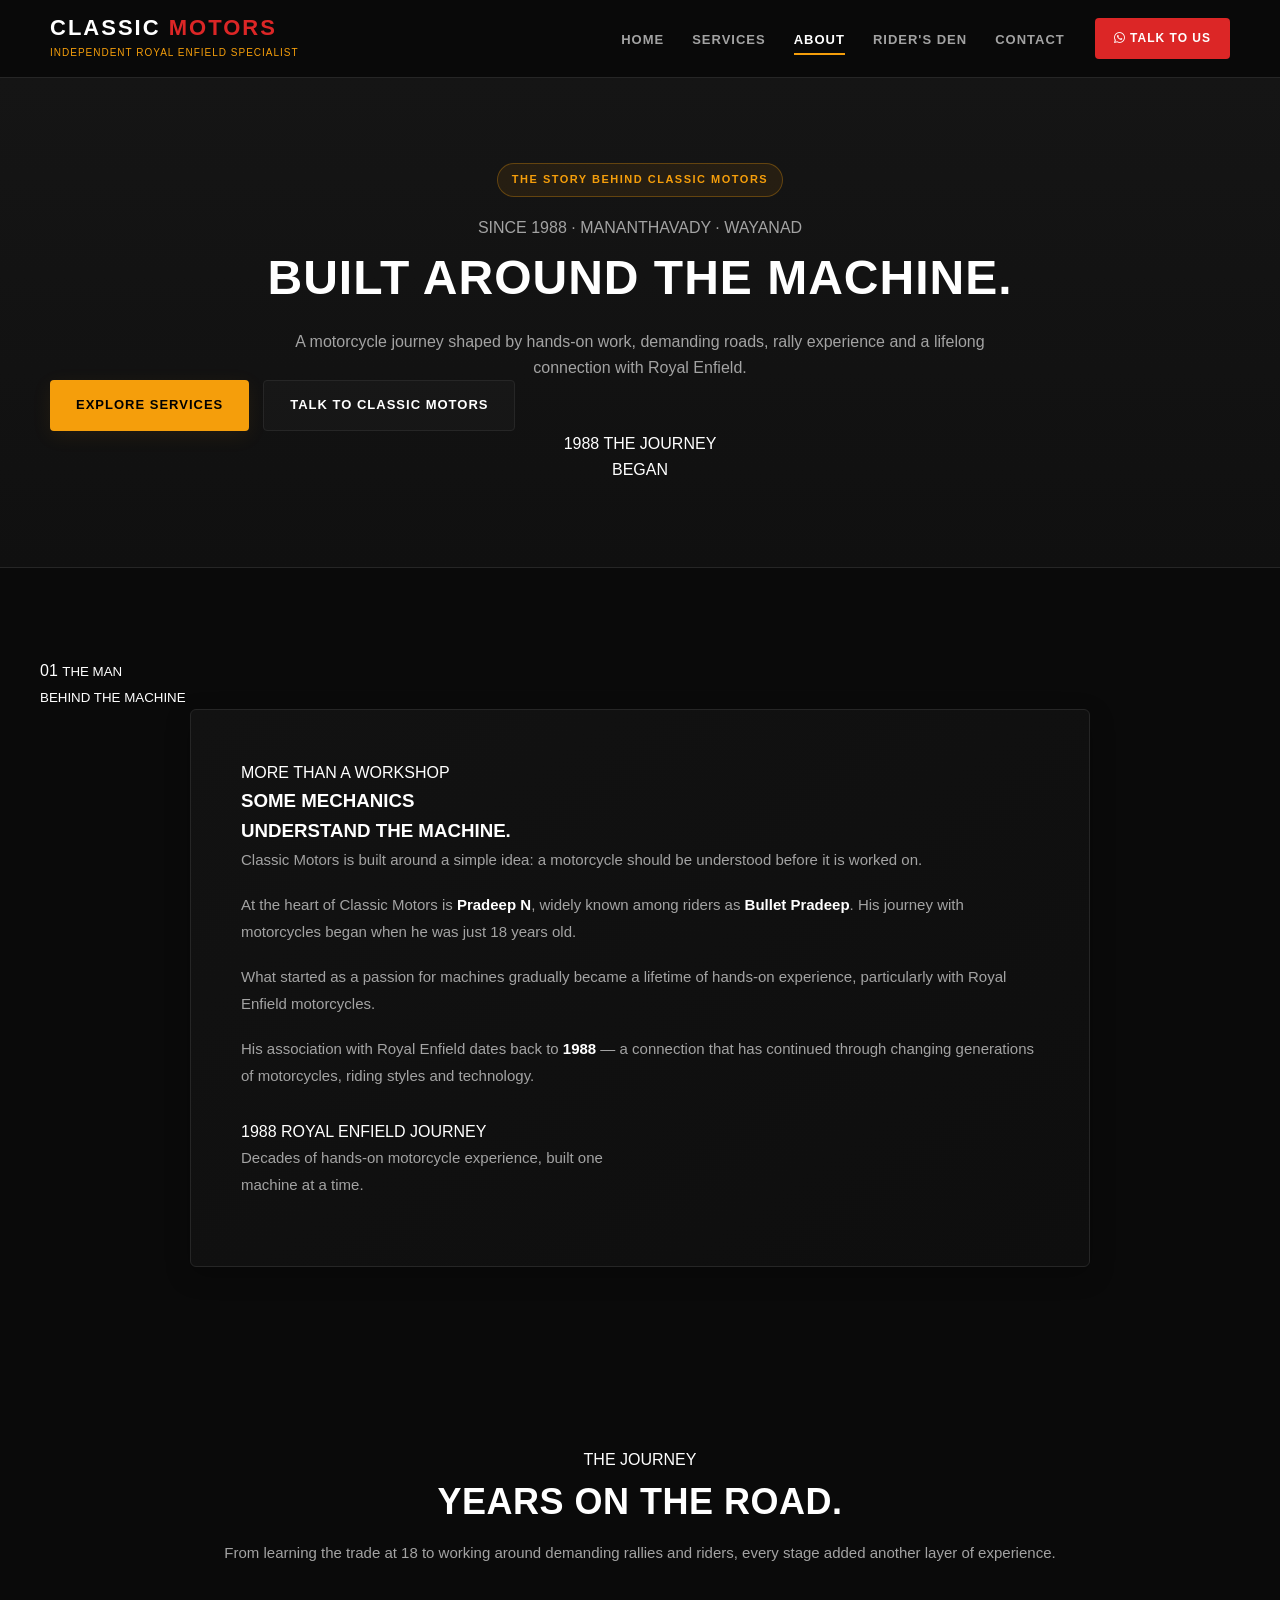
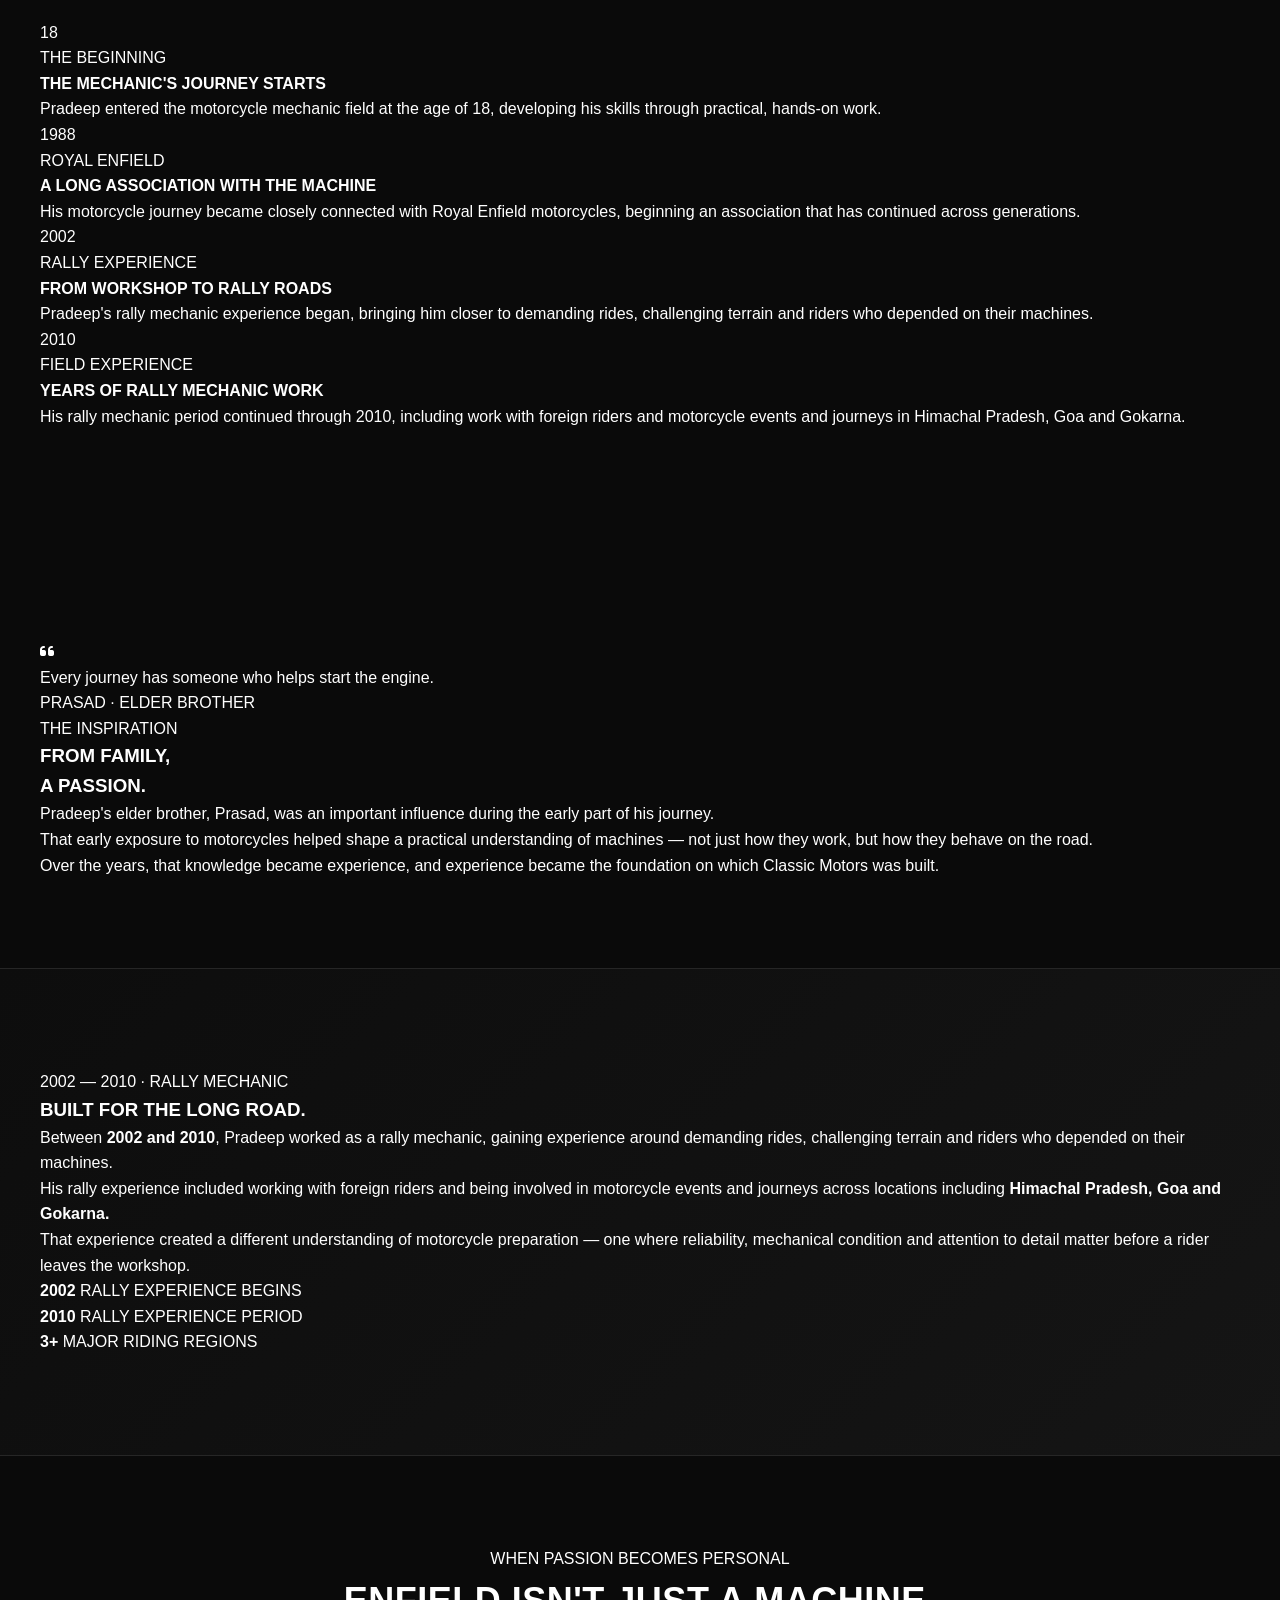
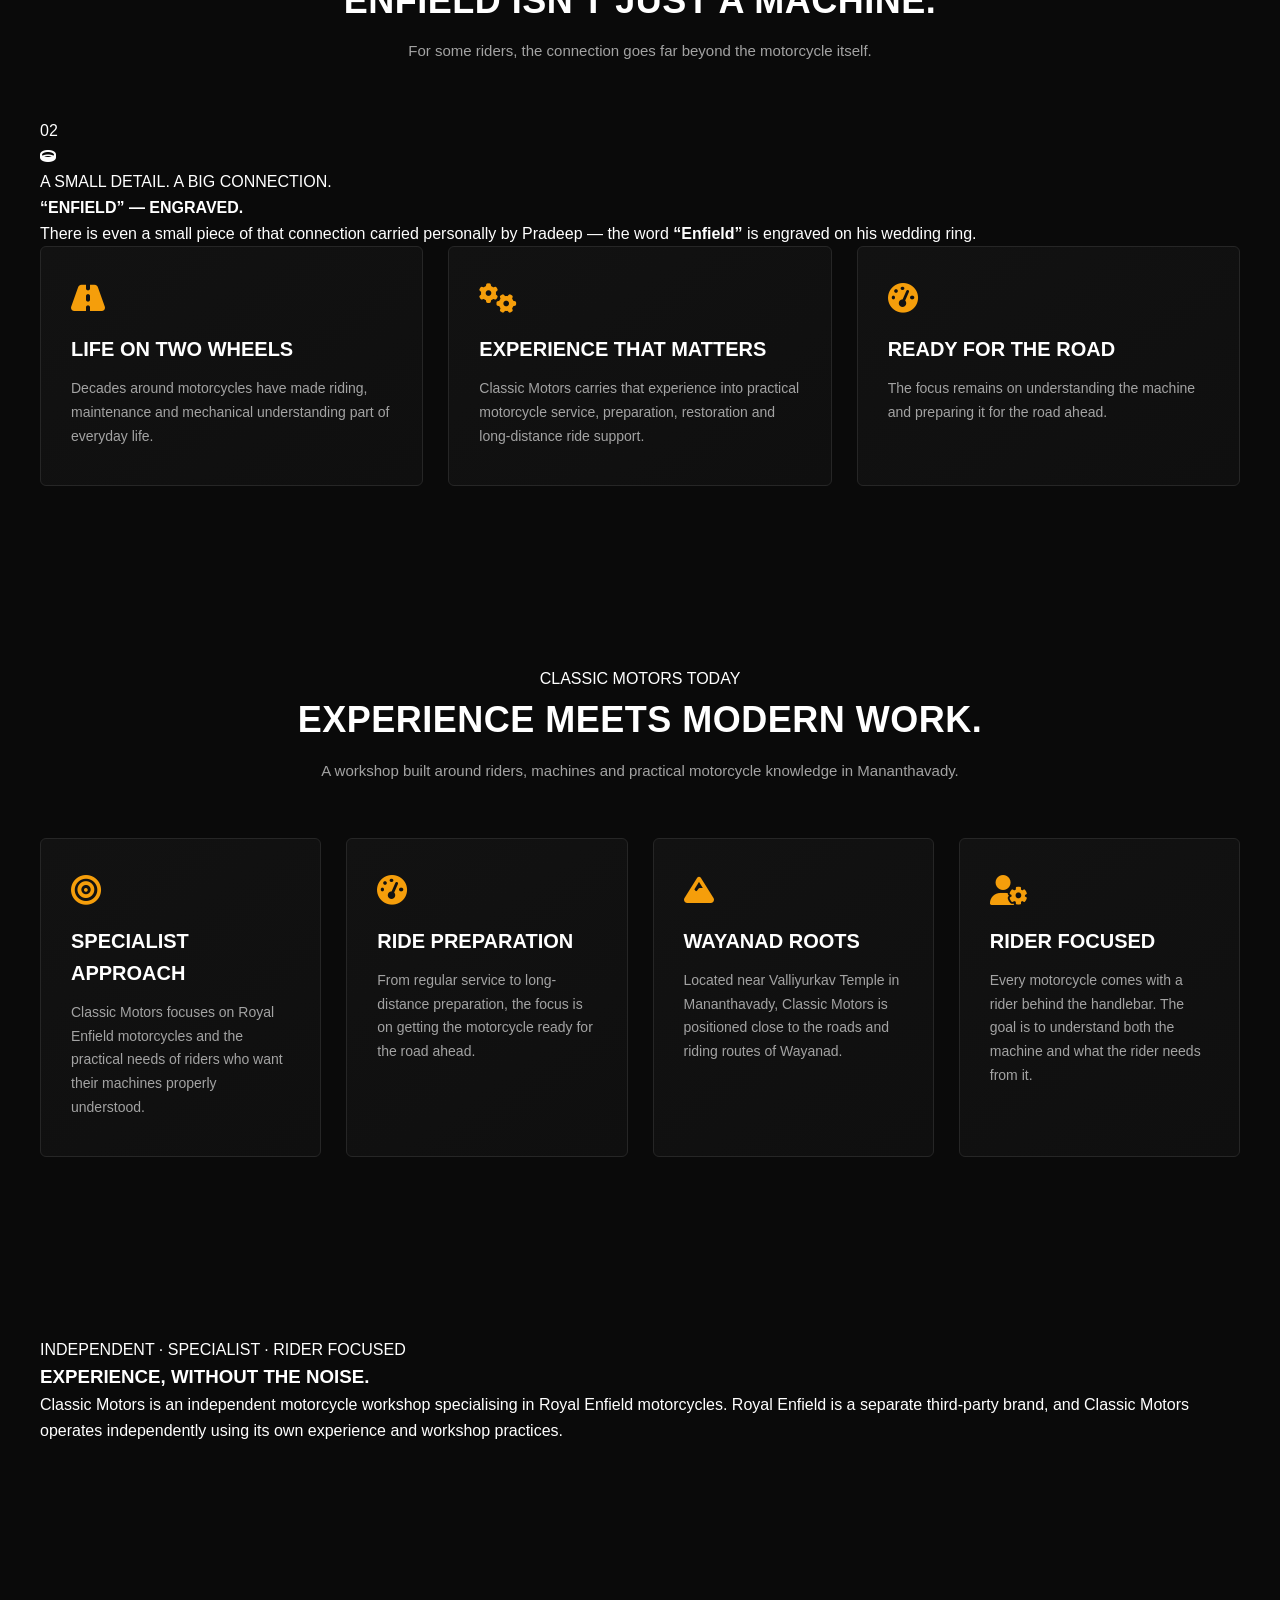
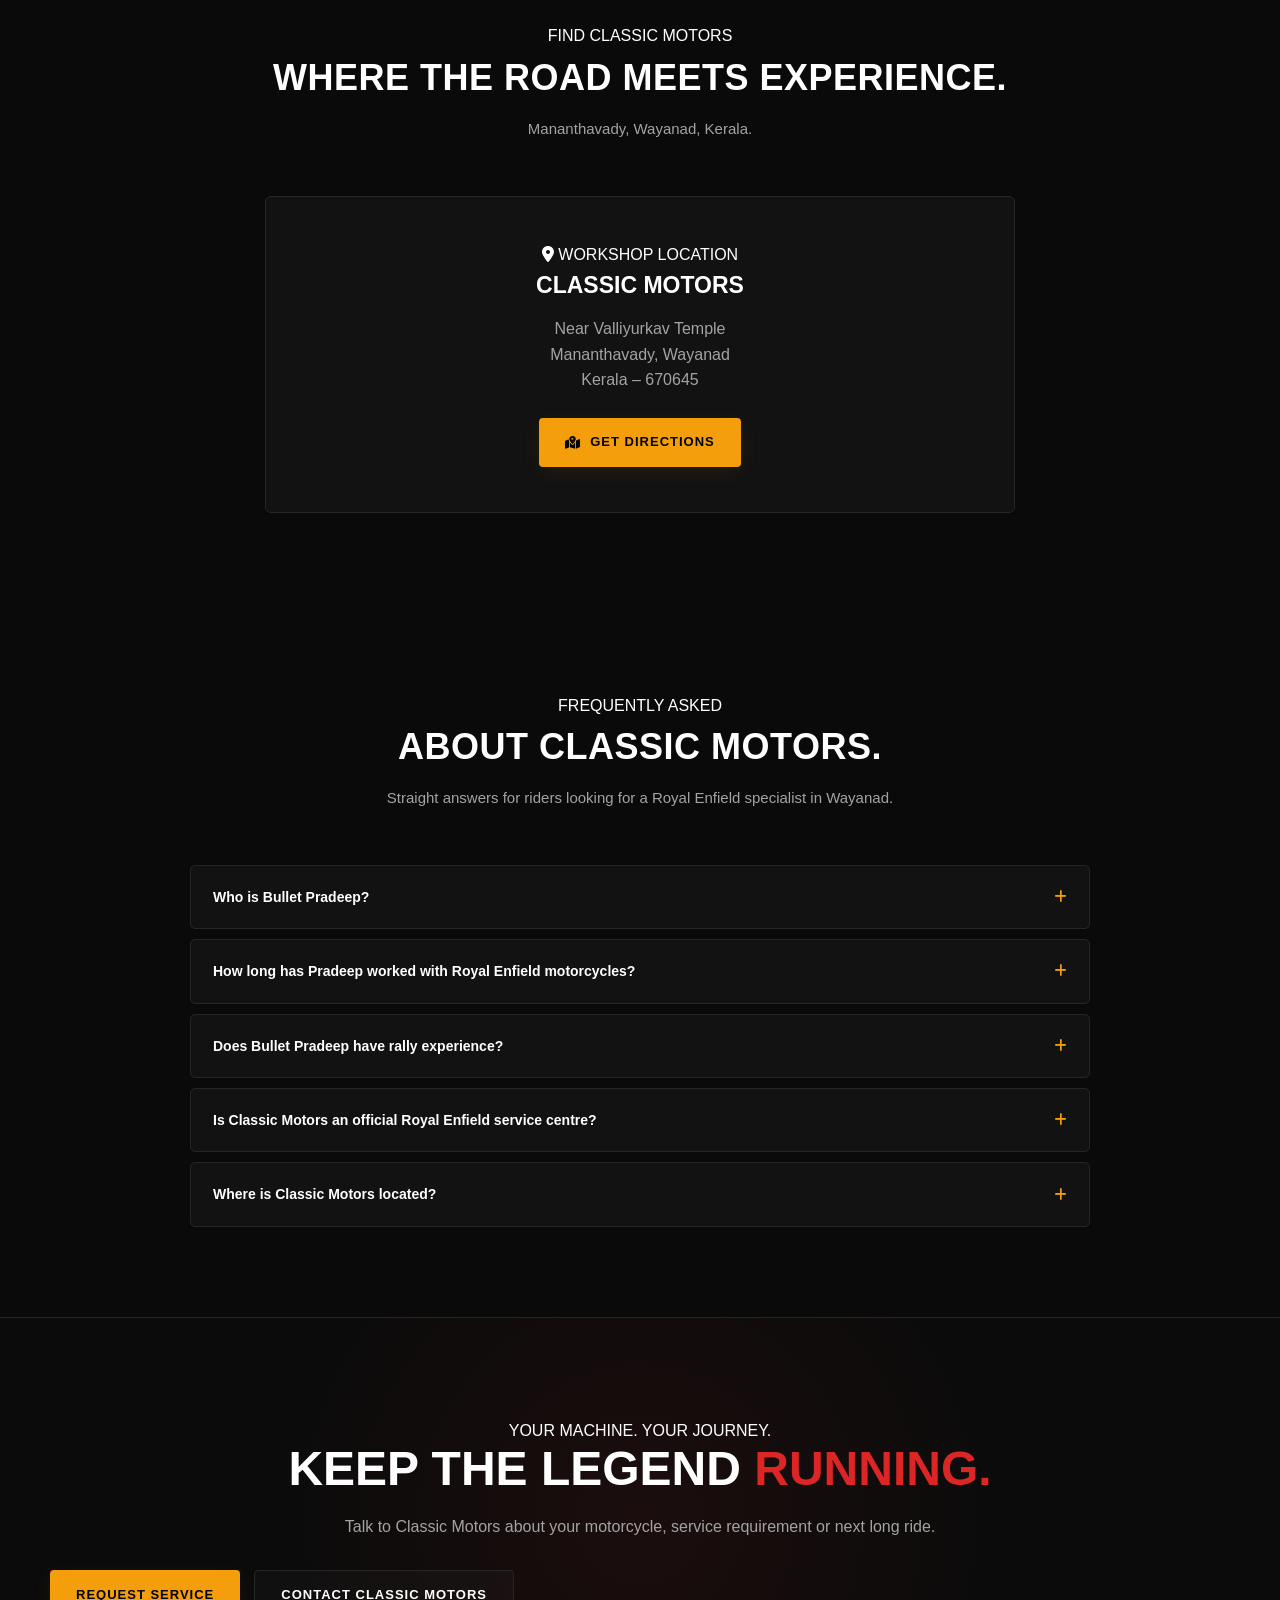
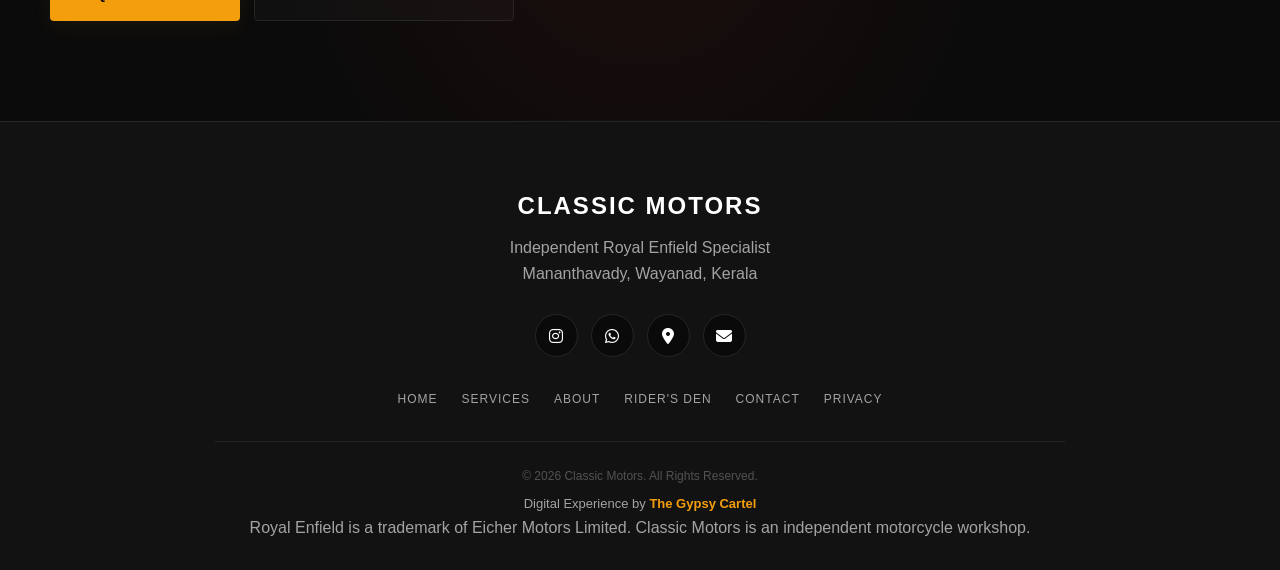
==== about/index.html @ fe601d01 "Update index.html" ====
<!DOCTYPE html>
<html lang="en-IN">
<head>
    <meta charset="UTF-8">
    <meta http-equiv="X-Content-Type-Options" content="nosniff">
    <meta name="referrer" content="strict-origin-when-cross-origin">
    <meta name="viewport" content="width=device-width, initial-scale=1.0">
    <meta name="theme-color" content="#080808">
    <meta name="color-scheme" content="dark">

    <title>About Classic Motors | Bullet Pradeep | Royal Enfield Specialist Mananthavady</title>

    <meta name="description"
        content="Discover the story of Classic Motors and Bullet Pradeep — a motorcycle specialist in Mananthavady, Wayanad, with Royal Enfield experience dating back to 1988 and rally mechanic experience from 2002 to 2010.">

    <meta name="keywords"
        content="Bullet Pradeep, Classic Motors Mananthavady, Royal Enfield mechanic Mananthavady, Royal Enfield specialist Wayanad, Bullet mechanic Wayanad, Royal Enfield workshop Mananthavady, Royal Enfield restoration Wayanad, motorcycle mechanic Wayanad">

    <meta name="robots" content="index, follow, max-image-preview:large">
    <link rel="canonical" href="https://ridewithclassicmotors.online/about/">

    <meta property="og:type" content="website">
    <meta property="og:title" content="About Classic Motors | The Story of Bullet Pradeep">
    <meta property="og:description"
        content="The story behind Classic Motors and Bullet Pradeep — motorcycle experience, rally preparation and hands-on craftsmanship in Mananthavady, Wayanad.">
    <meta property="og:url" content="https://ridewithclassicmotors.online/about/">
    <meta property="og:site_name" content="Classic Motors">

    <meta name="twitter:card" content="summary_large_image">
    <meta name="twitter:title" content="About Classic Motors | Bullet Pradeep">
    <meta name="twitter:description"
        content="The story, experience and motorcycle journey behind Classic Motors in Mananthavady, Wayanad.">

    <link rel="preconnect" href="https://fonts.googleapis.com">
    <link rel="preconnect" href="https://fonts.gstatic.com" crossorigin>
    <link
        href="https://fonts.googleapis.com/css2?family=Barlow+Condensed:wght@400;500;600;700;800;900&family=Inter:wght@400;500;600;700;800&display=swap"
        rel="stylesheet">

    <link
        rel="stylesheet"
        href="https://cdnjs.cloudflare.com/ajax/libs/font-awesome/6.5.2/css/all.min.css"
        integrity="sha512-SnH5WK+bZxgPHs44uWIX+LLJAJ9/2PKgM+QbP5Jx0KfY7M9xJ8v5M7lJ8sK8lKj9p9J5Yw2F5L2J1R9v4W1w=="
        crossorigin="anonymous"
        referrerpolicy="no-referrer">

    <link rel="stylesheet" href="../style.css">

    <!--
        CLASSIC MOTORS
        About Page
        Independent Royal Enfield Specialist
        Mananthavady, Wayanad, Kerala
        Design direction: premium editorial motorcycle brand aesthetic.
    -->

    <!-- Organization -->
    <script type="application/ld+json">
    {
        "@context": "https://schema.org",
        "@type": "Organization",
        "@id": "https://ridewithclassicmotors.online/#organization",
        "name": "Classic Motors",
        "url": "https://ridewithclassicmotors.online/",
        "email": "mailto:classicmotorsre@gmail.com",
        "telephone": "+919447433965",
        "sameAs": [
            "https://www.instagram.com/classicmotors.re/"
        ]
    }
    </script>

    <!-- Motorcycle repair business -->
    <script type="application/ld+json">
    {
        "@context": "https://schema.org",
        "@type": "MotorcycleRepair",
        "@id": "https://ridewithclassicmotors.online/#classic-motors",
        "name": "Classic Motors",
        "url": "https://ridewithclassicmotors.online/",
        "telephone": "+919447433965",
        "email": "classicmotorsre@gmail.com",
        "address": {
            "@type": "PostalAddress",
            "streetAddress": "Near Valliyurkav Temple",
            "addressLocality": "Mananthavady",
            "addressRegion": "Kerala",
            "postalCode": "670645",
            "addressCountry": "IN"
        },
        "areaServed": [
            "Mananthavady",
            "Wayanad",
            "Kerala"
        ],
        "sameAs": [
            "https://www.instagram.com/classicmotors.re/"
        ]
    }
    </script>

    <!-- Breadcrumb -->
    <script type="application/ld+json">
    {
        "@context": "https://schema.org",
        "@type": "BreadcrumbList",
        "itemListElement": [
            {
                "@type": "ListItem",
                "position": 1,
                "name": "Home",
                "item": "https://ridewithclassicmotors.online/"
            },
            {
                "@type": "ListItem",
                "position": 2,
                "name": "About",
                "item": "https://ridewithclassicmotors.online/about/"
            }
        ]
    }
    </script>
</head>

<body class="about-page">

<header>
    <div class="logo-container">
        <a href="../" aria-label="Classic Motors home">
            <h1>CLASSIC <span>MOTORS</span></h1>
            <div class="subtitle">Independent Royal Enfield Specialist</div>
        </a>
    </div>

    <nav aria-label="Primary Navigation">
        <ul class="nav-links">
            <li><a href="../">Home</a></li>
            <li><a href="../services/">Services</a></li>
            <li><a href="../about/" class="active" aria-current="page">About</a></li>
            <li><a href="../riders-den/">Rider's Den</a></li>
            <li><a href="../contact/">Contact</a></li>
        </ul>
    </nav>

    <a
        href="https://wa.me/919447433965"
        class="cta-btn"
        target="_blank"
        rel="noopener noreferrer">
        <i class="fa-brands fa-whatsapp"></i>
        TALK TO US
    </a>

    <button
        class="mobile-menu-btn"
        type="button"
        aria-label="Open navigation menu"
        aria-expanded="false">
        <i class="fa-solid fa-bars"></i>
    </button>
</header>

<main>

    <!-- =========================================================
         EDITORIAL HERO
    ========================================================== -->
    <section class="about-hero page-header">
        <div class="container">
            <div class="about-hero-grid">

                <div class="about-hero-copy reveal">
                    <span class="badge">THE STORY BEHIND CLASSIC MOTORS</span>

                    <p class="eyebrow">SINCE 1988 · MANANTHAVADY · WAYANAD</p>

                    <h2>
                        BUILT AROUND
                        <span>THE MACHINE.</span>
                    </h2>

                    <p class="hero-lead">
                        A motorcycle journey shaped by hands-on work, demanding roads,
                        rally experience and a lifelong connection with Royal Enfield.
                    </p>

                    <div class="hero-btns">
                        <a href="../services/" class="btn primary-btn">EXPLORE SERVICES</a>
                        <a href="../contact/" class="btn secondary-btn">TALK TO CLASSIC MOTORS</a>
                    </div>
                </div>

                <div class="about-hero-mark reveal" aria-label="Classic Motors since 1988">
                    <div class="hero-mark-ring">
                        <span class="hero-mark-year">1988</span>
                        <span class="hero-mark-label">THE JOURNEY<br>BEGAN</span>
                    </div>
                </div>

            </div>
        </div>
    </section>


    <!-- =========================================================
         INTRO / BULLET PRADEEP
    ========================================================== -->
    <section class="story-section about-intro">
        <div class="container">
            <div class="editorial-split">

                <div class="editorial-index reveal">
                    <span>01</span>
                    <small>THE MAN<br>BEHIND THE MACHINE</small>
                </div>

                <div class="story-content reveal">
                    <div>
                        <span class="section-kicker">MORE THAN A WORKSHOP</span>

                        <h3>
                            SOME MECHANICS
                            <br>
                            <span>UNDERSTAND THE MACHINE.</span>
                        </h3>

                        <p>
                            Classic Motors is built around a simple idea:
                            a motorcycle should be understood before it is worked on.
                        </p>

                        <p>
                            At the heart of Classic Motors is <strong>Pradeep N</strong>,
                            widely known among riders as <strong>Bullet Pradeep</strong>.
                            His journey with motorcycles began when he was just
                            18 years old.
                        </p>

                        <p>
                            What started as a passion for machines gradually became
                            a lifetime of hands-on experience, particularly with
                            Royal Enfield motorcycles.
                        </p>

                        <p>
                            His association with Royal Enfield dates back to
                            <strong>1988</strong> — a connection that has continued
                            through changing generations of motorcycles, riding
                            styles and technology.
                        </p>
                    </div>

                    <aside class="story-highlight about-number-panel">
                        <div class="story-highlight-inner">
                            <span class="story-number">1988</span>
                            <span class="story-label">ROYAL ENFIELD JOURNEY</span>
                            <p>Decades of hands-on motorcycle experience, built one machine at a time.</p>
                        </div>
                    </aside>
                </div>

            </div>
        </div>
    </section>


    <!-- =========================================================
         TIMELINE
    ========================================================== -->
    <section class="about-timeline highlights">
        <div class="container">

            <div class="section-title reveal">
                <span class="section-kicker">THE JOURNEY</span>
                <h3>YEARS ON THE ROAD.</h3>
                <p>
                    From learning the trade at 18 to working around demanding
                    rallies and riders, every stage added another layer of experience.
                </p>
            </div>

            <div class="timeline-list">

                <article class="timeline-item reveal">
                    <div class="timeline-year">18</div>
                    <div class="timeline-content">
                        <span class="timeline-kicker">THE BEGINNING</span>
                        <h4>THE MECHANIC'S JOURNEY STARTS</h4>
                        <p>
                            Pradeep entered the motorcycle mechanic field at the age
                            of 18, developing his skills through practical,
                            hands-on work.
                        </p>
                    </div>
                </article>

                <article class="timeline-item reveal">
                    <div class="timeline-year">1988</div>
                    <div class="timeline-content">
                        <span class="timeline-kicker">ROYAL ENFIELD</span>
                        <h4>A LONG ASSOCIATION WITH THE MACHINE</h4>
                        <p>
                            His motorcycle journey became closely connected with
                            Royal Enfield motorcycles, beginning an association
                            that has continued across generations.
                        </p>
                    </div>
                </article>

                <article class="timeline-item reveal">
                    <div class="timeline-year">2002</div>
                    <div class="timeline-content">
                        <span class="timeline-kicker">RALLY EXPERIENCE</span>
                        <h4>FROM WORKSHOP TO RALLY ROADS</h4>
                        <p>
                            Pradeep's rally mechanic experience began, bringing him
                            closer to demanding rides, challenging terrain and
                            riders who depended on their machines.
                        </p>
                    </div>
                </article>

                <article class="timeline-item reveal">
                    <div class="timeline-year">2010</div>
                    <div class="timeline-content">
                        <span class="timeline-kicker">FIELD EXPERIENCE</span>
                        <h4>YEARS OF RALLY MECHANIC WORK</h4>
                        <p>
                            His rally mechanic period continued through 2010,
                            including work with foreign riders and motorcycle
                            events and journeys in Himachal Pradesh, Goa and Gokarna.
                        </p>
                    </div>
                </article>

            </div>
        </div>
    </section>


    <!-- =========================================================
         FAMILY INSPIRATION
    ========================================================== -->
    <section class="story-section about-inspiration">
        <div class="container">
            <div class="editorial-split reverse">

                <div class="story-highlight inspiration-quote reveal">
                    <div class="story-highlight-inner">
                        <i class="fa-solid fa-quote-left" aria-hidden="true"></i>
                        <p>Every journey has someone who helps start the engine.</p>
                        <span class="story-label">PRASAD · ELDER BROTHER</span>
                    </div>
                </div>

                <div class="reveal">
                    <span class="section-kicker">THE INSPIRATION</span>

                    <h3>
                        FROM FAMILY,
                        <br>
                        <span>A PASSION.</span>
                    </h3>

                    <p>
                        Pradeep's elder brother, Prasad, was an important influence
                        during the early part of his journey.
                    </p>

                    <p>
                        That early exposure to motorcycles helped shape a practical
                        understanding of machines — not just how they work, but how
                        they behave on the road.
                    </p>

                    <p>
                        Over the years, that knowledge became experience, and
                        experience became the foundation on which Classic Motors
                        was built.
                    </p>
                </div>

            </div>
        </div>
    </section>


    <!-- =========================================================
         RALLY EXPERIENCE
    ========================================================== -->
    <section class="rally-section about-rally">
        <div class="container">

            <div class="rally-content">
                <div class="rally-copy reveal">
                    <span class="section-kicker">2002 — 2010 · RALLY MECHANIC</span>

                    <h3>
                        BUILT FOR THE
                        <span>LONG ROAD.</span>
                    </h3>

                    <p>
                        Between <strong>2002 and 2010</strong>, Pradeep worked as a
                        rally mechanic, gaining experience around demanding rides,
                        challenging terrain and riders who depended on their machines.
                    </p>

                    <p>
                        His rally experience included working with foreign riders
                        and being involved in motorcycle events and journeys across
                        locations including <strong>Himachal Pradesh, Goa and Gokarna.</strong>
                    </p>

                    <p>
                        That experience created a different understanding of motorcycle
                        preparation — one where reliability, mechanical condition and
                        attention to detail matter before a rider leaves the workshop.
                    </p>
                </div>

                <div class="rally-stats reveal">
                    <div class="rally-stat">
                        <strong>2002</strong>
                        <span>RALLY EXPERIENCE BEGINS</span>
                    </div>

                    <div class="rally-stat">
                        <strong>2010</strong>
                        <span>RALLY EXPERIENCE PERIOD</span>
                    </div>

                    <div class="rally-stat">
                        <strong>3+</strong>
                        <span>MAJOR RIDING REGIONS</span>
                    </div>
                </div>
            </div>

        </div>
    </section>


    <!-- =========================================================
         PERSONAL DETAIL / ENFIELD RING
    ========================================================== -->
    <section class="story-section about-personal-detail">
        <div class="container">

            <div class="section-title reveal">
                <span class="section-kicker">WHEN PASSION BECOMES PERSONAL</span>
                <h3>ENFIELD ISN'T JUST A MACHINE.</h3>
                <p>
                    For some riders, the connection goes far beyond the motorcycle itself.
                </p>
            </div>

            <div class="editorial-feature reveal">
                <div class="editorial-feature-number">02</div>

                <div class="editorial-feature-icon">
                    <i class="fa-solid fa-ring" aria-hidden="true"></i>
                </div>

                <div class="editorial-feature-copy">
                    <span class="section-kicker">A SMALL DETAIL. A BIG CONNECTION.</span>
                    <h4>“ENFIELD” — ENGRAVED.</h4>
                    <p>
                        There is even a small piece of that connection carried
                        personally by Pradeep — the word <strong>“Enfield”</strong>
                        is engraved on his wedding ring.
                    </p>
                </div>
            </div>

            <div class="grid-cards about-detail-grid">
                <article class="card reveal">
                    <i class="fa-solid fa-road" aria-hidden="true"></i>
                    <h4>LIFE ON TWO WHEELS</h4>
                    <p>
                        Decades around motorcycles have made riding, maintenance
                        and mechanical understanding part of everyday life.
                    </p>
                </article>

                <article class="card reveal">
                    <i class="fa-solid fa-gears" aria-hidden="true"></i>
                    <h4>EXPERIENCE THAT MATTERS</h4>
                    <p>
                        Classic Motors carries that experience into practical
                        motorcycle service, preparation, restoration and
                        long-distance ride support.
                    </p>
                </article>

                <article class="card reveal">
                    <i class="fa-solid fa-gauge-high" aria-hidden="true"></i>
                    <h4>READY FOR THE ROAD</h4>
                    <p>
                        The focus remains on understanding the machine and
                        preparing it for the road ahead.
                    </p>
                </article>
            </div>

        </div>
    </section>


    <!-- =========================================================
         CLASSIC MOTORS TODAY
    ========================================================== -->
    <section class="highlights about-today">
        <div class="container">

            <div class="section-title reveal">
                <span class="section-kicker">CLASSIC MOTORS TODAY</span>
                <h3>
                    EXPERIENCE MEETS
                    <span>MODERN WORK.</span>
                </h3>
                <p>
                    A workshop built around riders, machines and practical
                    motorcycle knowledge in Mananthavady.
                </p>
            </div>

            <div class="grid-cards">

                <article class="card reveal">
                    <i class="fa-solid fa-bullseye" aria-hidden="true"></i>
                    <h4>SPECIALIST APPROACH</h4>
                    <p>
                        Classic Motors focuses on Royal Enfield motorcycles and
                        the practical needs of riders who want their machines
                        properly understood.
                    </p>
                </article>

                <article class="card reveal">
                    <i class="fa-solid fa-gauge-high" aria-hidden="true"></i>
                    <h4>RIDE PREPARATION</h4>
                    <p>
                        From regular service to long-distance preparation, the
                        focus is on getting the motorcycle ready for the road ahead.
                    </p>
                </article>

                <article class="card reveal">
                    <i class="fa-solid fa-mountain" aria-hidden="true"></i>
                    <h4>WAYANAD ROOTS</h4>
                    <p>
                        Located near Valliyurkav Temple in Mananthavady, Classic
                        Motors is positioned close to the roads and riding routes
                        of Wayanad.
                    </p>
                </article>

                <article class="card reveal">
                    <i class="fa-solid fa-user-gear" aria-hidden="true"></i>
                    <h4>RIDER FOCUSED</h4>
                    <p>
                        Every motorcycle comes with a rider behind the handlebar.
                        The goal is to understand both the machine and what the
                        rider needs from it.
                    </p>
                </article>

            </div>
        </div>
    </section>


    <!-- =========================================================
         INDEPENDENT POSITIONING — SUBTLE
    ========================================================== -->
    <section class="about-independence story-section">
        <div class="container">
            <div class="editorial-banner reveal">
                <div>
                    <span class="section-kicker">INDEPENDENT · SPECIALIST · RIDER FOCUSED</span>
                    <h3>EXPERIENCE, WITHOUT THE NOISE.</h3>
                </div>

                <p>
                    Classic Motors is an independent motorcycle workshop specialising
                    in Royal Enfield motorcycles. Royal Enfield is a separate
                    third-party brand, and Classic Motors operates independently
                    using its own experience and workshop practices.
                </p>
            </div>
        </div>
    </section>


    <!-- =========================================================
         LOCATION
    ========================================================== -->
    <section class="highlights about-location">
        <div class="container">

            <div class="section-title reveal">
                <span class="section-kicker">FIND CLASSIC MOTORS</span>
                <h3>
                    WHERE THE ROAD MEETS
                    <span>EXPERIENCE.</span>
                </h3>
                <p>Mananthavady, Wayanad, Kerala.</p>
            </div>

            <div class="location-box reveal">
                <div>
                    <i class="fa-solid fa-location-dot" aria-hidden="true"></i>
                    <span class="section-kicker">WORKSHOP LOCATION</span>
                    <h4>CLASSIC MOTORS</h4>
                    <p>
                        Near Valliyurkav Temple<br>
                        Mananthavady, Wayanad<br>
                        Kerala – 670645
                    </p>
                </div>

                <a
                    href="https://share.google/h3YDCEL6WjPwHLIgK"
                    target="_blank"
                    rel="noopener noreferrer"
                    class="btn primary-btn">
                    <i class="fa-solid fa-map-location-dot"></i>
                    GET DIRECTIONS
                </a>
            </div>

        </div>
    </section>


    <!-- =========================================================
         FAQ / AEO
    ========================================================== -->
    <section class="highlights about-faq">
        <div class="container">

            <div class="section-title reveal">
                <span class="section-kicker">FREQUENTLY ASKED</span>
                <h3>ABOUT CLASSIC MOTORS.</h3>
                <p>
                    Straight answers for riders looking for a Royal Enfield
                    specialist in Wayanad.
                </p>
            </div>

            <div class="faq-list">

                <details class="reveal">
                    <summary>
                        Who is Bullet Pradeep?
                        <i class="fa-solid fa-plus" aria-hidden="true"></i>
                    </summary>
                    <p>
                        Bullet Pradeep is the name associated with Pradeep N,
                        the motorcycle specialist behind Classic Motors in
                        Mananthavady, Wayanad.
                    </p>
                </details>

                <details class="reveal">
                    <summary>
                        How long has Pradeep worked with Royal Enfield motorcycles?
                        <i class="fa-solid fa-plus" aria-hidden="true"></i>
                    </summary>
                    <p>
                        Pradeep's association with Royal Enfield dates back to
                        1988. His motorcycle mechanic journey began when he was
                        18 years old.
                    </p>
                </details>

                <details class="reveal">
                    <summary>
                        Does Bullet Pradeep have rally experience?
                        <i class="fa-solid fa-plus" aria-hidden="true"></i>
                    </summary>
                    <p>
                        Yes. Pradeep worked as a rally mechanic from 2002 to 2010,
                        including experience with foreign riders and motorcycle
                        events in places including Himachal Pradesh, Goa and Gokarna.
                    </p>
                </details>

                <details class="reveal">
                    <summary>
                        Is Classic Motors an official Royal Enfield service centre?
                        <i class="fa-solid fa-plus" aria-hidden="true"></i>
                    </summary>
                    <p>
                        No. Classic Motors is an independent motorcycle workshop
                        and is not an official Royal Enfield authorised service centre.
                    </p>
                </details>

                <details class="reveal">
                    <summary>
                        Where is Classic Motors located?
                        <i class="fa-solid fa-plus" aria-hidden="true"></i>
                    </summary>
                    <p>
                        Classic Motors is located near Valliyurkav Temple in
                        Mananthavady, Wayanad, Kerala – 670645.
                    </p>
                </details>

            </div>
        </div>
    </section>


    <!-- =========================================================
         FINAL CTA
    ========================================================== -->
    <section class="final-cta about-final-cta">
        <div class="container">

            <span class="section-kicker">YOUR MACHINE. YOUR JOURNEY.</span>

            <h3>
                KEEP THE LEGEND
                <span>RUNNING.</span>
            </h3>

            <p>
                Talk to Classic Motors about your motorcycle, service requirement
                or next long ride.
            </p>

            <div class="hero-btns">
                <a href="../services/#service-request" class="btn primary-btn">
                    REQUEST SERVICE
                </a>

                <a href="../contact/" class="btn secondary-btn">
                    CONTACT CLASSIC MOTORS
                </a>
            </div>

        </div>
    </section>

</main>


<!-- =========================================================
     FOOTER — SAME CLASSIC MOTORS SYSTEM
========================================================== -->
<footer>

    <div class="footer-logo">CLASSIC MOTORS</div>

    <p>
        Independent Royal Enfield Specialist
        <br>
        Mananthavady, Wayanad, Kerala
    </p>

    <div class="social-icons">

        <a
            href="https://www.instagram.com/classicmotors.re/"
            target="_blank"
            rel="noopener noreferrer"
            aria-label="Classic Motors Instagram">
            <i class="fa-brands fa-instagram"></i>
        </a>

        <a
            href="https://wa.me/919447433965"
            target="_blank"
            rel="noopener noreferrer"
            aria-label="Classic Motors WhatsApp">
            <i class="fa-brands fa-whatsapp"></i>
        </a>

        <a
            href="https://share.google/h3YDCEL6WjPwHLIgK"
            target="_blank"
            rel="noopener noreferrer"
            aria-label="Classic Motors Location">
            <i class="fa-solid fa-location-dot"></i>
        </a>

        <a
            href="mailto:classicmotorsre@gmail.com"
            aria-label="Email Classic Motors">
            <i class="fa-solid fa-envelope"></i>
        </a>

    </div>

    <ul class="footer-nav">
        <li><a href="../">Home</a></li>
        <li><a href="../services/">Services</a></li>
        <li><a href="../about/">About</a></li>
        <li><a href="../riders-den/">Rider's Den</a></li>
        <li><a href="../contact/">Contact</a></li>
        <li><a href="../privacy/">Privacy</a></li>
    </ul>

    <hr class="footer-divider">

    <p class="copyright">
        © 2026 Classic Motors. All Rights Reserved.
    </p>

    <p class="credit">
        Digital Experience by
        <a
            href="https://www.thegypsycartel.com"
            target="_blank"
            rel="noopener noreferrer">
            The Gypsy Cartel
        </a>
    </p>

    <p class="footer-legal-note">
        Royal Enfield is a trademark of Eicher Motors Limited. Classic Motors
        is an independent motorcycle workshop.
    </p>

</footer>


<!-- =========================================================
     MOBILE ACTION BAR
========================================================== -->
<div class="mobile-action-bar">

    <a href="tel:+919447433965" aria-label="Call Classic Motors">
        <i class="fa-solid fa-phone"></i>
        <span>CALL</span>
    </a>

    <a
        href="https://wa.me/919447433965"
        target="_blank"
        rel="noopener noreferrer"
        aria-label="WhatsApp Classic Motors">
        <i class="fa-brands fa-whatsapp"></i>
        <span>WHATSAPP</span>
    </a>

    <a
        href="https://share.google/h3YDCEL6WjPwHLIgK"
        target="_blank"
        rel="noopener noreferrer"
        aria-label="Get directions to Classic Motors">
        <i class="fa-solid fa-location-arrow"></i>
        <span>MAP</span>
    </a>

</div>

<script src="../script.js"></script>

</body>
</html>
---- style.css ----
/* =========================================================
   CLASSIC MOTORS — GLOBAL STYLESHEET
   Theme: Black / Red / Metallic Grey / Royal Yellow
========================================================= */

:root {
    --bg-black: #0a0a0a;
    --card-black: #121212;
    --card-black-2: #171717;
    --border-grey: #262626;
    --border-light: #353535;

    --text-grey: #a3a3a3;
    --text-light: #d4d4d4;
    --text-white: #ffffff;

    --accent-red: #dc2626;
    --accent-red-dark: #b91c1c;

    --accent-yellow: #f59e0b;
    --accent-yellow-dark: #d97706;

    --success-green: #22c55e;

    --max-width: 1200px;
    --header-height: 78px;

    --shadow-small: 0 8px 25px rgba(0, 0, 0, 0.25);
    --shadow-large: 0 20px 60px rgba(0, 0, 0, 0.45);

    --transition: 0.3s ease;
}


/* =========================================================
   RESET
========================================================= */

* {
    margin: 0;
    padding: 0;
    box-sizing: border-box;
}


html {
    scroll-behavior: smooth;
    scroll-padding-top: 90px;
}


body {
    background-color: var(--bg-black);
    color: var(--text-white);
    line-height: 1.6;
    font-family:
        'Segoe UI',
        Tahoma,
        Geneva,
        Verdana,
        sans-serif;

    overflow-x: hidden;
}


body,
button,
input,
textarea,
select {
    font-family:
        'Segoe UI',
        Tahoma,
        Geneva,
        Verdana,
        sans-serif;
}


img {
    max-width: 100%;
    height: auto;
    display: block;
}


a {
    color: inherit;
}


button,
a {
    -webkit-tap-highlight-color: transparent;
}


button {
    border: none;
    cursor: pointer;
}


::selection {
    background: var(--accent-red);
    color: #fff;
}


/* =========================================================
   SCROLLBAR
========================================================= */

::-webkit-scrollbar {
    width: 8px;
}


::-webkit-scrollbar-track {
    background: #080808;
}


::-webkit-scrollbar-thumb {
    background: #333;
    border-radius: 10px;
}


::-webkit-scrollbar-thumb:hover {
    background: var(--accent-red);
}


/* =========================================================
   ACCESSIBILITY
========================================================= */

:focus-visible {
    outline: 2px solid var(--accent-yellow);
    outline-offset: 4px;
}


@media (prefers-reduced-motion: reduce) {

    html {
        scroll-behavior: auto;
    }

    *,
    *::before,
    *::after {
        animation-duration: 0.01ms !important;
        animation-iteration-count: 1 !important;
        transition-duration: 0.01ms !important;
    }
}


/* =========================================================
   CONTAINER
========================================================= */

.container {
    width: min(100% - 40px, var(--max-width));
    margin: 0 auto;
}


/* =========================================================
   HEADER
========================================================= */

header {
    background: rgba(10, 10, 10, 0.96);
    backdrop-filter: blur(14px);
    -webkit-backdrop-filter: blur(14px);

    min-height: var(--header-height);
    padding: 16px 50px;

    display: flex;
    justify-content: space-between;
    align-items: center;
    gap: 30px;

    border-bottom: 1px solid var(--border-grey);

    position: sticky;
    top: 0;

    z-index: 1000;
}


.logo-container {
    flex-shrink: 0;
}


.logo-container a {
    text-decoration: none;
    display: block;
}


.logo-container h1 {
    color: var(--text-white);
    font-size: 22px;
    letter-spacing: 2px;
    font-weight: 800;
    line-height: 1.1;
}


.logo-container h1 span {
    color: var(--accent-red);
}


.subtitle {
    font-size: 10px;
    color: var(--accent-yellow);
    letter-spacing: 1px;
    text-transform: uppercase;
    margin-top: 4px;
}


/* =========================================================
   NAVIGATION
========================================================= */

nav {
    margin-left: auto;
}


nav .nav-links {
    list-style: none;

    display: flex;
    align-items: center;
    gap: 28px;
}


nav .nav-links a {
    position: relative;

    text-decoration: none;
    color: var(--text-grey);

    font-size: 13px;
    font-weight: 600;

    transition: var(--transition);

    text-transform: uppercase;
    letter-spacing: 1px;

    padding: 8px 0;
}


nav .nav-links a::after {
    content: "";

    position: absolute;
    left: 0;
    bottom: 0;

    width: 0;
    height: 2px;

    background: var(--accent-yellow);

    transition: width var(--transition);
}


nav .nav-links a:hover,
nav .nav-links a.active {
    color: var(--text-white);
}


nav .nav-links a:hover::after,
nav .nav-links a.active::after {
    width: 100%;
}


/* =========================================================
   CTA BUTTON — HEADER
========================================================= */

.cta-btn {
    background: var(--accent-red);
    color: var(--text-white);

    padding: 11px 19px;

    border-radius: 4px;

    text-decoration: none;

    font-size: 12px;
    font-weight: 800;

    letter-spacing: 1px;

    transition: var(--transition);

    white-space: nowrap;
}


.cta-btn:hover {
    background: var(--accent-red-dark);
    transform: translateY(-2px);
    box-shadow: 0 8px 20px rgba(220, 38, 38, 0.2);
}


/* =========================================================
   HERO
========================================================= */

.hero {
    min-height: calc(100vh - var(--header-height));
    height: 85vh;

    display: flex;
    align-items: center;

    padding: 80px;

    position: relative;

    overflow: hidden;

    background:
        linear-gradient(
            90deg,
            rgba(10, 10, 10, 0.95) 0%,
            rgba(10, 10, 10, 0.82) 45%,
            rgba(10, 10, 10, 0.65) 100%
        ),
        linear-gradient(
            rgba(10, 10, 10, 0.3),
            rgba(10, 10, 10, 0.85)
        ),
        url('images/hero-bg.jpg')
        center / cover no-repeat;

    border-bottom: 1px solid var(--border-grey);
}


/* future image/video overlay support */

.hero::after {
    content: "";

    position: absolute;
    inset: 0;

    pointer-events: none;

    background:
        linear-gradient(
            135deg,
            rgba(220, 38, 38, 0.04),
            transparent 40%
        );
}


.hero-content {
    max-width: 760px;
    position: relative;
    z-index: 2;
}


.badge {
    background: rgba(245, 158, 11, 0.08);

    color: var(--accent-yellow);

    border: 1px solid rgba(245, 158, 11, 0.3);

    padding: 7px 14px;

    font-size: 11px;
    font-weight: 800;

    text-transform: uppercase;
    letter-spacing: 1.5px;

    border-radius: 30px;

    display: inline-flex;
    align-items: center;
    gap: 8px;

    margin-bottom: 22px;
}


.hero-content h2 {
    font-size: clamp(42px, 5vw, 68px);

    font-weight: 900;

    line-height: 1.02;

    margin-bottom: 24px;

    letter-spacing: 1px;

    text-transform: uppercase;
}


.hero-content h2 span {
    color: var(--accent-red);
}


.hero-content p {
    font-size: 16px;

    color: var(--text-grey);

    margin-bottom: 35px;

    max-width: 650px;
}


.hero-btns {
    display: flex;
    flex-wrap: wrap;
    gap: 14px;
}


/* =========================================================
   GENERAL BUTTONS
========================================================= */

.btn {
    display: inline-flex;
    justify-content: center;
    align-items: center;
    gap: 9px;

    padding: 14px 26px;

    font-size: 13px;
    font-weight: 800;

    text-decoration: none;

    border-radius: 4px;

    letter-spacing: 1px;

    transition: var(--transition);

    text-transform: uppercase;
}


.primary-btn {
    background: var(--accent-yellow);
    color: #000;

    box-shadow: 0 5px 20px rgba(245, 158, 11, 0.08);
}


.primary-btn:hover {
    background: var(--accent-yellow-dark);
    transform: translateY(-2px);
    box-shadow: 0 10px 25px rgba(245, 158, 11, 0.15);
}


.secondary-btn {
    background: rgba(255, 255, 255, 0.02);

    color: var(--text-white);

    border: 1px solid var(--border-grey);
}


.secondary-btn:hover {
    border-color: var(--text-white);

    background: rgba(255, 255, 255, 0.06);

    transform: translateY(-2px);
}


/* =========================================================
   PAGE HEADER
========================================================= */

.page-header {
    padding: 85px 30px;

    background:
        linear-gradient(
            180deg,
            #151515,
            #101010
        );

    border-bottom: 1px solid var(--border-grey);

    text-align: center;
}


.page-header h2 {
    font-size: clamp(32px, 5vw, 48px);

    font-weight: 900;

    margin-bottom: 12px;

    letter-spacing: 1px;

    text-transform: uppercase;
}


.page-header p {
    color: var(--text-grey);
    font-size: 16px;

    max-width: 700px;
    margin: auto;
}


/* =========================================================
   COMMON SECTIONS
========================================================= */

.highlights,
.services-content,
.story-section,
.rooms-section,
.contact-section {
    padding: 90px 0;
}


.section-title {
    text-align: center;
    margin-bottom: 55px;
}


.section-title h3 {
    font-size: clamp(27px, 4vw, 36px);

    font-weight: 900;

    margin-bottom: 10px;

    letter-spacing: 0.5px;

    text-transform: uppercase;
}


.section-title p {
    color: var(--text-grey);
    font-size: 15px;
}


/* =========================================================
   GRID
========================================================= */

.grid-cards {
    display: grid;

    grid-template-columns:
        repeat(auto-fit, minmax(260px, 1fr));

    gap: 25px;
}


/* =========================================================
   CARDS
========================================================= */

.card {
    background:
        linear-gradient(
            145deg,
            var(--card-black),
            #0f0f0f
        );

    border: 1px solid var(--border-grey);

    padding: 36px 30px;

    border-radius: 6px;

    transition: var(--transition);

    position: relative;

    overflow: hidden;
}


.card::before {
    content: "";

    position: absolute;

    top: 0;
    left: 0;

    width: 0;
    height: 2px;

    background: var(--accent-red);

    transition: width var(--transition);
}


.card:hover {
    border-color: rgba(245, 158, 11, 0.45);

    transform: translateY(-6px);

    box-shadow: var(--shadow-small);
}


.card:hover::before {
    width: 100%;
}


.card i {
    font-size: 30px;

    color: var(--accent-yellow);

    margin-bottom: 20px;

    display: inline-block;
}


.card h4 {
    font-size: 20px;

    font-weight: 800;

    margin-bottom: 12px;
}


.card p {
    color: var(--text-grey);

    font-size: 14px;

    line-height: 1.7;
}


/* =========================================================
   STORY
========================================================= */

.story-content {
    max-width: 900px;

    margin: 0 auto;

    background:
        linear-gradient(
            145deg,
            var(--card-black),
            #0e0e0e
        );

    border: 1px solid var(--border-grey);

    padding: 50px;

    border-radius: 6px;

    box-shadow: var(--shadow-small);
}


.story-content h4 {
    font-size: 28px;

    margin-bottom: 25px;

    font-weight: 900;

    text-transform: uppercase;
}


.story-content p {
    color: var(--text-grey);

    font-size: 15px;

    margin-bottom: 18px;

    line-height: 1.8;
}


.story-content strong {
    color: var(--text-white);
}


/* =========================================================
   RALLY SECTION
========================================================= */

.rally-section {
    padding: 100px 0;

    background:
        linear-gradient(
            135deg,
            #0d0d0d,
            #151515
        );

    border-top: 1px solid var(--border-grey);
    border-bottom: 1px solid var(--border-grey);
}


.rally-inner {
    max-width: 850px;

    margin: 0 auto;

    text-align: center;
}


.rally-inner h3 {
    font-size: clamp(30px, 4vw, 42px);

    font-weight: 900;

    margin-bottom: 20px;

    line-height: 1.1;
}


.rally-inner h3 span {
    color: var(--accent-red);
}


.rally-inner p {
    color: var(--text-grey);

    font-size: 15px;

    margin-bottom: 30px;
}


/* =========================================================
   LOCATION
========================================================= */

.location-box {
    max-width: 750px;

    margin: 0 auto;

    text-align: center;

    padding: 45px 30px;

    background: var(--card-black);

    border: 1px solid var(--border-grey);

    border-radius: 6px;
}


.location-icon {
    font-size: 38px;

    color: var(--accent-red);

    margin-bottom: 18px;
}


.location-box h4 {
    font-size: 23px;

    margin-bottom: 12px;
}


.location-box p {
    color: var(--text-grey);

    margin-bottom: 25px;
}


/* =========================================================
   FINAL CTA
========================================================= */

.final-cta {
    padding: 100px 30px;

    text-align: center;

    background:
        radial-gradient(
            circle at center,
            rgba(220, 38, 38, 0.08),
            transparent 55%
        ),
        #0b0b0b;

    border-top: 1px solid var(--border-grey);
}


.final-cta h3 {
    font-size: clamp(30px, 5vw, 48px);

    font-weight: 900;

    line-height: 1.1;

    margin-bottom: 18px;
}


.final-cta h3 span {
    color: var(--accent-red);
}


.final-cta p {
    max-width: 650px;

    margin: 0 auto 30px;

    color: var(--text-grey);
}


/* =========================================================
   FOOTER
========================================================= */

footer {
    background-color: var(--card-black);

    color: var(--text-grey);

    padding: 65px 20px 30px;

    text-align: center;

    border-top: 1px solid var(--border-grey);
}


.footer-logo {
    font-size: 24px;

    font-weight: 900;

    color: var(--text-white);

    margin-bottom: 10px;

    letter-spacing: 2px;
}


.footer-description {
    max-width: 650px;

    margin: 0 auto;

    font-size: 14px;

    color: var(--text-grey);
}


/* =========================================================
   SOCIAL ICONS
========================================================= */

.social-icons {
    display: flex;

    justify-content: center;

    align-items: center;

    gap: 13px;

    margin: 28px 0;
}


.social-icons a {
    display: inline-flex;

    justify-content: center;
    align-items: center;

    width: 43px;
    height: 43px;

    background: var(--bg-black);

    border: 1px solid var(--border-grey);

    border-radius: 50%;

    color: var(--text-white);

    text-decoration: none;

    transition: var(--transition);
}


.social-icons a:hover {
    background: var(--accent-yellow);

    color: #000;

    border-color: var(--accent-yellow);

    transform: translateY(-3px);
}


/* =========================================================
   FOOTER NAVIGATION
========================================================= */

.footer-nav {
    list-style: none;

    display: flex;

    justify-content: center;

    align-items: center;

    gap: 24px;

    margin-bottom: 30px;

    flex-wrap: wrap;
}


.footer-nav a {
    text-decoration: none;

    color: var(--text-grey);

    font-size: 12px;

    text-transform: uppercase;

    letter-spacing: 1px;

    transition: var(--transition);
}


.footer-nav a:hover {
    color: var(--accent-yellow);
}


/* =========================================================
   FOOTER DIVIDER
========================================================= */

.footer-divider {
    border: none;

    height: 1px;

    background: var(--border-grey);

    max-width: 850px;

    margin: 20px auto 25px;
}


.footer-disclaimer {
    max-width: 850px;

    margin: 0 auto 15px;

    font-size: 11px;

    color: #666;

    line-height: 1.7;
}


.copyright {
    font-size: 12px;

    color: #525252;

    margin-bottom: 8px;
}


.credit {
    font-size: 13px;

    color: var(--text-grey);
}


.credit a {
    color: var(--accent-yellow);

    text-decoration: none;

    font-weight: 600;
}


.credit a:hover {
    text-decoration: underline;
}


/* =========================================================
   MOBILE ACTION BAR
========================================================= */

.mobile-action-bar {
    display: none;
}


/* =========================================================
   MOBILE MENU BUTTON
========================================================= */

.mobile-menu-btn {
    display: none;

    width: 42px;
    height: 42px;

    background: transparent;

    color: var(--text-white);

    border: 1px solid var(--border-grey);

    border-radius: 4px;

    font-size: 18px;
}


/* =========================================================
   TABLET
========================================================= */

@media (max-width: 1000px) {

    header {
        padding: 15px 30px;
        gap: 18px;
    }


    nav .nav-links {
        gap: 18px;
    }


    nav .nav-links a {
        font-size: 11px;
    }


    .hero {
        padding: 70px 50px;
    }


    .hero-content {
        max-width: 680px;
    }

}


/* =========================================================
   MOBILE
========================================================= */

@media (max-width: 760px) {

    :root {
        --header-height: 68px;
    }


    body {
        padding-bottom: 66px;
    }


    .container {
        width: min(100% - 30px, var(--max-width));
    }


    /* HEADER */

    header {
        min-height: 68px;

        padding: 12px 16px;

        gap: 12px;
    }


    .logo-container h1 {
        font-size: 18px;

        letter-spacing: 1.5px;
    }


    .subtitle {
        font-size: 8px;

        letter-spacing: .7px;
    }


    nav {
        display: none;
    }


    header > .cta-btn {
        display: none;
    }


    .mobile-menu-btn {
        display: inline-flex;

        justify-content: center;
        align-items: center;

        margin-left: auto;
    }


    /* HERO */

    .hero {
        min-height: calc(100vh - 68px);

        height: auto;

        padding: 70px 20px;

        align-items: center;

        background:
            linear-gradient(
                rgba(10,10,10,.84),
                rgba(10,10,10,.94)
            ),
            url('images/hero-bg.jpg')
            center / cover no-repeat;
    }


    .hero-content h2 {
        font-size: clamp(38px, 12vw, 58px);

        line-height: 1;

        letter-spacing: .5px;
    }


    .hero-content p {
        font-size: 14px;

        line-height: 1.7;

        margin-bottom: 28px;
    }


    .hero-btns {
        flex-direction: column;

        width: 100%;
    }


    .hero-btns .btn {
        width: 100%;
    }


    .badge {
        font-size: 9px;

        padding: 6px 11px;
    }


    /* SECTIONS */

    .highlights,
    .services-content,
    .story-section,
    .rooms-section,
    .contact-section {
        padding: 65px 0;
    }


    .section-title {
        margin-bottom: 38px;
    }


    .section-title h3 {
        font-size: 27px;

        line-height: 1.15;
    }


    .section-title p {
        font-size: 14px;
    }


    /* CARDS */

    .grid-cards {
        grid-template-columns: 1fr;

        gap: 16px;
    }


    .card {
        padding: 30px 24px;
    }


    .card:hover {
        transform: none;
    }


    /* STORY */

    .story-content {
        padding: 30px 22px;
    }


    .story-content h4 {
        font-size: 22px;
    }


    .story-content p {
        font-size: 14px;

        line-height: 1.75;
    }


    /* RALLY */

    .rally-section {
        padding: 70px 20px;
    }


    .rally-inner h3 {
        font-size: 30px;
    }


    .rally-inner p {
        font-size: 14px;
    }


    /* LOCATION */

    .location-box {
        padding: 35px 20px;
    }


    /* CTA */

    .final-cta {
        padding: 75px 20px;
    }


    .final-cta h3 {
        font-size: 31px;
    }


    /* FOOTER */

    footer {
        padding: 55px 18px 30px;
    }


    .footer-nav {
        gap: 13px 18px;
    }


    .footer-nav a {
        font-size: 11px;
    }


    /* MOBILE BOTTOM BAR */

    .mobile-action-bar {
        position: fixed;

        display: grid;

        grid-template-columns: repeat(3, 1fr);

        left: 0;
        right: 0;
        bottom: 0;

        height: 66px;

        background: rgba(10, 10, 10, .97);

        backdrop-filter: blur(14px);
        -webkit-backdrop-filter: blur(14px);

        border-top: 1px solid var(--border-grey);

        z-index: 9999;
    }


    .mobile-action-bar a {
        display: flex;

        flex-direction: column;

        justify-content: center;
        align-items: center;

        gap: 3px;

        color: var(--text-white);

        text-decoration: none;

        font-size: 9px;

        font-weight: 800;

        letter-spacing: .5px;
    }


    .mobile-action-bar a i {
        font-size: 18px;

        color: var(--accent-yellow);
    }


    .mobile-action-bar a:hover,
    .mobile-action-bar a:active {
        background: rgba(255,255,255,.04);
    }

}


/* =========================================================
   SMALL PHONES
========================================================= */

@media (max-width: 380px) {

    .logo-container h1 {
        font-size: 16px;
    }


    .subtitle {
        font-size: 7px;
    }


    .hero {
        padding: 55px 17px;
    }


    .hero-content h2 {
        font-size: 37px;
    }


    .btn {
        padding: 13px 18px;

        font-size: 11px;
    }


    .card {
        padding: 26px 20px;
    }

}

/* =========================================================
   CLASSIC MOTORS — FINAL MASTER UI UPDATE
   Covers: Home / Services / About / Rider's Den / Contact /
           Privacy / Forms / Mobile Navigation / Animations
   ========================================================= */


/* =========================================================
   HEADER + MOBILE MENU
   ========================================================= */

header {
    transition:
        background-color 0.3s ease,
        box-shadow 0.3s ease,
        border-color 0.3s ease;
}

header.header-scrolled {
    background: rgba(8, 8, 8, 0.985);
    border-bottom-color: rgba(245, 158, 11, 0.16);
    box-shadow: 0 10px 35px rgba(0, 0, 0, 0.35);
}

.mobile-menu-btn {
    flex-direction: column;
    gap: 5px;
    padding: 9px;
    position: relative;
}

.mobile-menu-btn span {
    display: block;
    width: 21px;
    height: 2px;
    background: var(--text-white);
    transition: transform 0.25s ease, opacity 0.25s ease;
}

.mobile-menu-btn.active span:nth-child(1) {
    transform: translateY(7px) rotate(45deg);
}

.mobile-menu-btn.active span:nth-child(2) {
    opacity: 0;
}

.mobile-menu-btn.active span:nth-child(3) {
    transform: translateY(-7px) rotate(-45deg);
}

@media (max-width: 760px) {

    body.menu-open {
        overflow: hidden;
    }

    header nav.mobile-open {
        display: block;
        position: absolute;
        top: calc(100% + 1px);
        left: 0;
        right: 0;
        margin: 0;
        padding: 14px 16px 18px;
        background: rgba(10, 10, 10, 0.985);
        border-bottom: 1px solid var(--border-grey);
        box-shadow: 0 18px 35px rgba(0, 0, 0, 0.45);
    }

    header nav.mobile-open .nav-links {
        display: flex;
        flex-direction: column;
        align-items: stretch;
        gap: 0;
    }

    header nav.mobile-open .nav-links li {
        width: 100%;
    }

    header nav.mobile-open .nav-links a {
        display: block;
        padding: 14px 8px;
        font-size: 12px;
        border-bottom: 1px solid rgba(255, 255, 255, 0.06);
    }

    header nav.mobile-open .nav-links li:last-child a {
        border-bottom: none;
    }

    header nav.mobile-open .nav-links a::after {
        display: none;
    }
}


/* =========================================================
   GENERAL TYPOGRAPHY / UTILITY
   ========================================================= */

.text-yellow {
    color: var(--accent-yellow);
}

.text-red {
    color: var(--accent-red);
}

.text-muted {
    color: var(--text-grey);
}

.no-scroll {
    overflow: hidden;
}

main {
    display: block;
}

section {
    position: relative;
}


/* =========================================================
   PAGE HEADER — ICON / BADGE SUPPORT
   ========================================================= */

.page-header .badge {
    margin-bottom: 18px;
}

.page-header .badge i {
    font-size: 11px;
}


/* =========================================================
   FINAL CTA — HTML USES H2
   ========================================================= */

.final-cta h2 {
    font-size: clamp(30px, 5vw, 48px);
    font-weight: 900;
    line-height: 1.1;
    margin-bottom: 18px;
    text-transform: uppercase;
}

.final-cta h2 span {
    color: var(--accent-red);
}


/* =========================================================
   REVEAL ANIMATION
   ========================================================= */

.reveal-on-scroll {
    opacity: 0;
    transform: translateY(24px);
    transition:
        opacity 0.65s ease,
        transform 0.65s ease;
}

.reveal-on-scroll.revealed {
    opacity: 1;
    transform: translateY(0);
}

@media (prefers-reduced-motion: reduce) {
    .reveal-on-scroll,
    .reveal-on-scroll.revealed {
        opacity: 1;
        transform: none;
    }
}


/* =========================================================
   SERVICE PAGE
   ========================================================= */

.services-intro {
    max-width: 850px;
    margin: 0 auto 55px;
    text-align: center;
}

.services-intro p {
    color: var(--text-grey);
    font-size: 15px;
    line-height: 1.8;
}

.service-card {
    min-height: 100%;
}

.service-card .service-icon {
    width: 58px;
    height: 58px;
    display: inline-flex;
    align-items: center;
    justify-content: center;
    margin-bottom: 22px;
    border: 1px solid var(--border-grey);
    border-radius: 6px;
    background: rgba(245, 158, 11, 0.05);
    color: var(--accent-yellow);
    font-size: 24px;
}

.service-card h4 {
    font-size: 21px;
    margin-bottom: 12px;
}

.service-card p {
    margin-bottom: 18px;
}

.service-points {
    list-style: none;
    display: grid;
    gap: 8px;
    margin-top: 18px;
}

.service-points li {
    display: flex;
    gap: 9px;
    align-items: flex-start;
    color: var(--text-light);
    font-size: 13px;
}

.service-points li i {
    color: var(--accent-yellow);
    font-size: 11px;
    margin-top: 5px;
    flex-shrink: 0;
}

.service-approach {
    padding: 90px 0;
    background: #0d0d0d;
    border-top: 1px solid var(--border-grey);
    border-bottom: 1px solid var(--border-grey);
}

.approach-grid {
    display: grid;
    grid-template-columns: repeat(4, 1fr);
    gap: 18px;
}

.approach-step {
    padding: 30px 24px;
    background: var(--card-black);
    border: 1px solid var(--border-grey);
    border-radius: 6px;
    position: relative;
}

.approach-number {
    font-size: 13px;
    font-weight: 900;
    color: var(--accent-red);
    letter-spacing: 1px;
    margin-bottom: 14px;
}

.approach-step h4 {
    font-size: 18px;
    margin-bottom: 8px;
}

.approach-step p {
    color: var(--text-grey);
    font-size: 13px;
    line-height: 1.7;
}


/* =========================================================
   FAQ
   ========================================================= */

.faq-section,
.privacy-faq {
    padding: 90px 0;
}

.faq-list {
    max-width: 900px;
    margin: 0 auto;
    display: grid;
    gap: 10px;
}

.faq-list details {
    background: var(--card-black);
    border: 1px solid var(--border-grey);
    border-radius: 5px;
    overflow: hidden;
}

.faq-list summary {
    list-style: none;
    cursor: pointer;
    padding: 20px 22px;
    display: flex;
    justify-content: space-between;
    align-items: center;
    gap: 20px;
    color: var(--text-white);
    font-size: 14px;
    font-weight: 700;
}

.faq-list summary::-webkit-details-marker {
    display: none;
}

.faq-list summary i {
    color: var(--accent-yellow);
    transition: transform 0.25s ease;
    flex-shrink: 0;
}

.faq-list details[open] summary i {
    transform: rotate(180deg);
}

.faq-list details[open] summary {
    color: var(--accent-yellow);
}

.faq-list details p {
    padding: 0 22px 21px;
    color: var(--text-grey);
    font-size: 13px;
    line-height: 1.8;
}

.faq-list a {
    color: var(--accent-yellow);
    text-decoration: none;
}


/* =========================================================
   SERVICE REQUEST / CONTACT FORMS
   ========================================================= */

.service-request-section {
    padding: 90px 0;
    background:
        linear-gradient(
            135deg,
            #0d0d0d,
            #121212
        );
    border-top: 1px solid var(--border-grey);
    border-bottom: 1px solid var(--border-grey);
}

.service-request-header {
    max-width: 760px;
    margin: 0 auto 45px;
    text-align: center;
}

.service-request-header h3 {
    font-size: clamp(28px, 4vw, 38px);
    font-weight: 900;
    margin-bottom: 10px;
    text-transform: uppercase;
}

.service-request-header p {
    color: var(--text-grey);
    font-size: 14px;
}

.service-form-wrapper {
    max-width: 1050px;
    margin: 0 auto;
    display: grid;
    grid-template-columns: 0.85fr 1.4fr;
    gap: 25px;
    align-items: stretch;
}

.service-form-info {
    padding: 35px 30px;
    background: var(--card-black);
    border: 1px solid var(--border-grey);
    border-radius: 6px;
}

.form-info-heading {
    font-size: 21px;
    font-weight: 900;
    margin-bottom: 22px;
}

.form-number {
    color: var(--accent-red);
    font-size: 13px;
    font-weight: 900;
    letter-spacing: 1px;
    margin-bottom: 12px;
}

.form-info-list {
    display: grid;
    gap: 15px;
    margin: 24px 0;
}

.form-info-item {
    display: flex;
    gap: 12px;
    align-items: flex-start;
}

.form-info-icon {
    width: 34px;
    height: 34px;
    display: inline-flex;
    align-items: center;
    justify-content: center;
    flex-shrink: 0;
    border: 1px solid var(--border-grey);
    border-radius: 4px;
    color: var(--accent-yellow);
    background: rgba(245, 158, 11, 0.04);
}

.form-info-item strong {
    display: block;
    color: var(--text-white);
    font-size: 13px;
    margin-bottom: 2px;
}

.form-info-item span,
.form-info-item a {
    color: var(--text-grey);
    font-size: 12px;
    text-decoration: none;
    line-height: 1.6;
}

.form-info-item a:hover {
    color: var(--accent-yellow);
}

.form-direct-contact {
    margin-top: 25px;
    padding-top: 20px;
    border-top: 1px solid var(--border-grey);
}

.service-form-card {
    padding: 35px 32px;
    background: #101010;
    border: 1px solid var(--border-grey);
    border-radius: 6px;
    box-shadow: var(--shadow-small);
}

.form-section-label {
    display: block;
    color: var(--accent-yellow);
    font-size: 11px;
    font-weight: 900;
    letter-spacing: 1.4px;
    text-transform: uppercase;
    margin-bottom: 15px;
}

.form-section-spacer {
    height: 10px;
}

.form-row {
    display: grid;
    grid-template-columns: repeat(2, 1fr);
    gap: 15px;
}

.form-group {
    margin-bottom: 17px;
}

.form-group label {
    display: block;
    color: var(--text-light);
    font-size: 12px;
    font-weight: 700;
    margin-bottom: 7px;
}

.form-group label span {
    color: var(--accent-red);
}

.form-group input,
.form-group select,
.form-group textarea {
    width: 100%;
    border: 1px solid var(--border-grey);
    border-radius: 4px;
    background: #0b0b0b;
    color: var(--text-white);
    padding: 12px 13px;
    font-size: 13px;
    outline: none;
    transition:
        border-color 0.25s ease,
        box-shadow 0.25s ease,
        background-color 0.25s ease;
}

.form-group input::placeholder,
.form-group textarea::placeholder {
    color: #666;
}

.form-group select {
    appearance: auto;
}

.form-group textarea {
    min-height: 125px;
    resize: vertical;
    line-height: 1.6;
}

.form-group input:focus,
.form-group select:focus,
.form-group textarea:focus {
    border-color: var(--accent-yellow);
    background: #0e0e0e;
    box-shadow: 0 0 0 3px rgba(245, 158, 11, 0.08);
}

.form-consent {
    display: flex;
    align-items: flex-start;
    gap: 10px;
    margin: 5px 0 18px;
}

.form-consent input {
    width: 16px;
    height: 16px;
    margin-top: 2px;
    accent-color: var(--accent-yellow);
    flex-shrink: 0;
}

.form-consent label {
    color: var(--text-grey);
    font-size: 11px;
    line-height: 1.6;
}

.form-consent a {
    color: var(--accent-yellow);
    text-decoration: none;
}

.form-submit-btn {
    width: 100%;
    border: none;
    background: var(--accent-red);
    color: #fff;
    padding: 14px 20px;
    border-radius: 4px;
    font-size: 12px;
    font-weight: 900;
    letter-spacing: 1px;
    text-transform: uppercase;
    transition: var(--transition);
}

.form-submit-btn:hover {
    background: var(--accent-red-dark);
    transform: translateY(-2px);
    box-shadow: 0 10px 25px rgba(220, 38, 38, 0.16);
}

.form-security-note {
    margin-top: 13px;
    color: #666;
    font-size: 10px;
    line-height: 1.6;
    text-align: center;
}

.form-status {
    display: none;
    margin-top: 15px;
    padding: 12px 14px;
    border-radius: 4px;
    font-size: 12px;
    line-height: 1.5;
}

.form-status.success {
    display: block;
    color: #86efac;
    background: rgba(34, 197, 94, 0.08);
    border: 1px solid rgba(34, 197, 94, 0.22);
}

.form-status.error {
    display: block;
    color: #fca5a5;
    background: rgba(220, 38, 38, 0.08);
    border: 1px solid rgba(220, 38, 38, 0.22);
}


/* =========================================================
   CONTACT PAGE
   ========================================================= */

.contact-grid {
    display: grid;
    grid-template-columns: repeat(3, 1fr);
    gap: 20px;
}

.contact-card {
    background: var(--card-black);
    border: 1px solid var(--border-grey);
    border-radius: 6px;
    padding: 30px 25px;
    text-align: center;
    transition: var(--transition);
}

.contact-card:hover {
    transform: translateY(-5px);
    border-color: rgba(245, 158, 11, 0.45);
}

.contact-card .contact-icon {
    width: 58px;
    height: 58px;
    margin: 0 auto 18px;
    display: inline-flex;
    align-items: center;
    justify-content: center;
    border: 1px solid var(--border-grey);
    border-radius: 50%;
    color: var(--accent-yellow);
    font-size: 22px;
    background: rgba(245, 158, 11, 0.04);
}

.contact-card h4 {
    font-size: 19px;
    margin-bottom: 9px;
}

.contact-card p {
    color: var(--text-grey);
    font-size: 13px;
    line-height: 1.7;
}

.contact-card a {
    color: var(--text-white);
    text-decoration: none;
}

.contact-card a:hover {
    color: var(--accent-yellow);
}

.contact-map-box {
    max-width: 900px;
    margin: 30px auto 0;
    min-height: 180px;
    padding: 35px;
    display: flex;
    flex-direction: column;
    justify-content: center;
    align-items: center;
    text-align: center;
    background:
        linear-gradient(
            145deg,
            #151515,
            #0e0e0e
        );
    border: 1px solid var(--border-grey);
    border-radius: 6px;
}

.contact-map-box i {
    color: var(--accent-red);
    font-size: 32px;
    margin-bottom: 12px;
}

.contact-map-box h4 {
    font-size: 20px;
    margin-bottom: 8px;
}

.contact-map-box p {
    color: var(--text-grey);
    font-size: 13px;
    margin-bottom: 18px;
}


/* =========================================================
   RIDER'S DEN
   ========================================================= */

.riders-den-intro {
    max-width: 850px;
    margin: 0 auto 50px;
    text-align: center;
}

.riders-den-intro p {
    color: var(--text-grey);
    font-size: 15px;
    line-height: 1.8;
}

.property-highlights {
    display: grid;
    grid-template-columns: repeat(4, 1fr);
    gap: 15px;
    margin-bottom: 45px;
}

.property-highlight {
    padding: 22px 16px;
    text-align: center;
    background: var(--card-black);
    border: 1px solid var(--border-grey);
    border-radius: 5px;
}

.property-highlight i {
    display: block;
    color: var(--accent-yellow);
    font-size: 22px;
    margin-bottom: 9px;
}

.property-highlight strong {
    display: block;
    font-size: 12px;
}

.property-highlight span {
    display: block;
    color: var(--text-grey);
    font-size: 10px;
    margin-top: 3px;
}

.rooms-grid {
    display: grid;
    grid-template-columns: repeat(2, 1fr);
    gap: 22px;
}

.room-card {
    overflow: hidden;
    background: var(--card-black);
    border: 1px solid var(--border-grey);
    border-radius: 6px;
    transition: var(--transition);
}

.room-card:hover {
    transform: translateY(-5px);
    border-color: rgba(245, 158, 11, 0.4);
    box-shadow: var(--shadow-small);
}

.room-image {
    position: relative;
    min-height: 245px;
    background:
        linear-gradient(
            135deg,
            #1c1c1c,
            #0c0c0c
        );
    border-bottom: 1px solid var(--border-grey);
    overflow: hidden;
}

.room-image img {
    width: 100%;
    height: 100%;
    min-height: 245px;
    object-fit: cover;
}

.room-image.placeholder::before {
    content: "PHOTO COMING SOON";
    position: absolute;
    inset: 0;
    display: flex;
    align-items: center;
    justify-content: center;
    color: #555;
    font-size: 11px;
    font-weight: 800;
    letter-spacing: 1.5px;
}

.room-content {
    padding: 25px;
}

.room-content h4 {
    font-size: 23px;
    font-weight: 900;
    margin-bottom: 8px;
}

.room-content p {
    color: var(--text-grey);
    font-size: 13px;
    line-height: 1.7;
}

.room-meta {
    display: flex;
    flex-wrap: wrap;
    gap: 8px;
    margin: 17px 0;
}

.room-meta span {
    display: inline-flex;
    align-items: center;
    gap: 6px;
    padding: 7px 9px;
    color: var(--text-light);
    background: #0c0c0c;
    border: 1px solid var(--border-grey);
    border-radius: 3px;
    font-size: 10px;
}

.room-meta i {
    color: var(--accent-yellow);
}

.room-actions {
    display: flex;
    flex-wrap: wrap;
    gap: 9px;
}

.room-actions .btn {
    padding: 11px 15px;
    font-size: 10px;
}

.booking-platforms {
    margin-top: 45px;
    padding: 30px;
    text-align: center;
    background: #101010;
    border: 1px solid var(--border-grey);
    border-radius: 6px;
}

.booking-platforms h4 {
    font-size: 19px;
    margin-bottom: 8px;
}

.booking-platforms p {
    color: var(--text-grey);
    font-size: 12px;
    margin-bottom: 20px;
}

.booking-links {
    display: flex;
    justify-content: center;
    flex-wrap: wrap;
    gap: 10px;
}

.booking-links a {
    display: inline-flex;
    align-items: center;
    justify-content: center;
    padding: 10px 15px;
    border: 1px solid var(--border-grey);
    border-radius: 4px;
    color: var(--text-white);
    text-decoration: none;
    font-size: 11px;
    font-weight: 700;
    transition: var(--transition);
}

.booking-links a:hover {
    border-color: var(--accent-yellow);
    color: var(--accent-yellow);
}


/* =========================================================
   ABOUT PAGE
   ========================================================= */

.story-highlight {
    display: grid;
    grid-template-columns: 1fr 1fr;
    gap: 22px;
    margin-top: 30px;
}

.story-highlight-card {
    padding: 30px;
    background: var(--card-black);
    border: 1px solid var(--border-grey);
    border-radius: 6px;
}

.story-highlight-card i {
    color: var(--accent-yellow);
    font-size: 25px;
    margin-bottom: 15px;
}

.story-highlight-card h4 {
    font-size: 19px;
    margin-bottom: 9px;
}

.story-highlight-card p {
    color: var(--text-grey);
    font-size: 13px;
    line-height: 1.75;
}


/* =========================================================
   PRIVACY POLICY
   ========================================================= */

.privacy-section {
    padding: 85px 0;
}

.privacy-content {
    max-width: 920px;
    margin: 0 auto;
}

.privacy-intro {
    padding: 35px;
    margin-bottom: 25px;
    background:
        linear-gradient(
            145deg,
            #151515,
            #0f0f0f
        );
    border: 1px solid var(--border-grey);
    border-radius: 6px;
}

.privacy-label {
    display: inline-block;
    color: var(--accent-yellow);
    font-size: 10px;
    font-weight: 900;
    letter-spacing: 1.5px;
    text-transform: uppercase;
    margin-bottom: 10px;
}

.privacy-intro h3 {
    font-size: clamp(28px, 4vw, 40px);
    font-weight: 900;
    margin-bottom: 8px;
    text-transform: uppercase;
}

.privacy-updated {
    color: #666 !important;
    font-size: 11px !important;
    margin-bottom: 20px;
}

.privacy-intro p:last-child {
    color: var(--text-grey);
    font-size: 14px;
    line-height: 1.8;
}

.privacy-block {
    display: grid;
    grid-template-columns: 62px 1fr;
    gap: 20px;
    padding: 30px 25px;
    margin-bottom: 12px;
    background: var(--card-black);
    border: 1px solid var(--border-grey);
    border-radius: 6px;
}

.privacy-number {
    color: var(--accent-red);
    font-size: 13px;
    font-weight: 900;
    letter-spacing: 1px;
    padding-top: 4px;
}

.privacy-block h4 {
    font-size: 20px;
    font-weight: 900;
    margin-bottom: 12px;
}

.privacy-block p {
    color: var(--text-grey);
    font-size: 13px;
    line-height: 1.8;
    margin-bottom: 13px;
}

.privacy-block p:last-child {
    margin-bottom: 0;
}

.privacy-block ul {
    list-style: none;
    display: grid;
    gap: 8px;
    margin: 15px 0;
}

.privacy-block li {
    position: relative;
    padding-left: 18px;
    color: var(--text-light);
    font-size: 13px;
    line-height: 1.6;
}

.privacy-block li::before {
    content: "";
    position: absolute;
    left: 0;
    top: 8px;
    width: 6px;
    height: 6px;
    border-radius: 50%;
    background: var(--accent-yellow);
}

.privacy-action {
    display: inline-flex;
    align-items: center;
    gap: 8px;
    margin-top: 5px;
    color: var(--accent-yellow);
    text-decoration: none;
    font-size: 12px;
    font-weight: 700;
}

.privacy-action:hover {
    text-decoration: underline;
}

.privacy-contact-box {
    display: inline-flex;
    align-items: center;
    gap: 13px;
    margin-top: 10px;
    padding: 13px 16px;
    background: #0b0b0b;
    border: 1px solid var(--border-grey);
    border-radius: 4px;
}

.privacy-contact-icon {
    width: 36px;
    height: 36px;
    display: inline-flex;
    align-items: center;
    justify-content: center;
    color: var(--accent-yellow);
}

.privacy-contact-box strong {
    display: block;
    font-size: 11px;
    color: var(--text-light);
}

.privacy-contact-box a {
    color: var(--accent-yellow);
    font-size: 12px;
    text-decoration: none;
}

.privacy-disclaimer {
    display: flex;
    gap: 15px;
    align-items: flex-start;
    margin-top: 25px;
    padding: 23px;
    background: rgba(245, 158, 11, 0.04);
    border: 1px solid rgba(245, 158, 11, 0.18);
    border-radius: 6px;
}

.privacy-disclaimer-icon {
    color: var(--accent-yellow);
    font-size: 20px;
    flex-shrink: 0;
}

.privacy-disclaimer h4 {
    font-size: 15px;
    margin-bottom: 6px;
}

.privacy-disclaimer p {
    color: var(--text-grey);
    font-size: 12px;
    line-height: 1.7;
}


/* =========================================================
   IMAGE ERROR STATE
   ========================================================= */

.image-error {
    min-height: 180px;
    background:
        linear-gradient(
            135deg,
            #181818,
            #0b0b0b
        );
    object-fit: cover;
}


/* =========================================================
   RESPONSIVE — TABLET
   ========================================================= */

@media (max-width: 900px) {

    .service-form-wrapper {
        grid-template-columns: 1fr;
    }

    .approach-grid {
        grid-template-columns: repeat(2, 1fr);
    }

    .contact-grid {
        grid-template-columns: 1fr;
    }

    .property-highlights {
        grid-template-columns: repeat(2, 1fr);
    }

    .rooms-grid {
        grid-template-columns: 1fr;
    }

    .story-highlight {
        grid-template-columns: 1fr;
    }
}


/* =========================================================
   RESPONSIVE — MOBILE
   ========================================================= */

@media (max-width: 760px) {

    .page-header {
        padding: 65px 18px;
    }

    .service-request-section,
    .faq-section,
    .privacy-section,
    .privacy-faq {
        padding: 65px 0;
    }

    .service-form-info,
    .service-form-card {
        padding: 27px 20px;
    }

    .form-row {
        grid-template-columns: 1fr;
        gap: 0;
    }

    .approach-grid {
        grid-template-columns: 1fr;
    }

    .contact-card:hover,
    .room-card:hover {
        transform: none;
    }

    .property-highlights {
        grid-template-columns: repeat(2, 1fr);
        gap: 10px;
    }

    .property-highlight {
        padding: 18px 10px;
    }

    .room-image,
    .room-image img {
        min-height: 210px;
    }

    .room-content {
        padding: 22px 19px;
    }

    .room-actions {
        flex-direction: column;
    }

    .room-actions .btn {
        width: 100%;
    }

    .booking-platforms {
        padding: 25px 18px;
    }

    .booking-links {
        display: grid;
        grid-template-columns: 1fr;
    }

    .booking-links a {
        width: 100%;
    }

    .privacy-intro {
        padding: 27px 21px;
    }

    .privacy-block {
        grid-template-columns: 1fr;
        gap: 5px;
        padding: 25px 20px;
    }

    .privacy-number {
        padding-top: 0;
        margin-bottom: 5px;
    }

    .privacy-block h4 {
        font-size: 18px;
    }

    .privacy-disclaimer {
        padding: 20px;
    }
}


/* =========================================================
   RESPONSIVE — VERY SMALL PHONES
   ========================================================= */

@media (max-width: 380px) {

    .property-highlights {
        grid-template-columns: 1fr;
    }

    .privacy-block {
        padding: 22px 17px;
    }

    .service-form-card,
    .service-form-info {
        padding: 24px 17px;
    }

    .form-consent label {
        font-size: 10px;
    }
}


/* =========================================================
   PRINT
   ========================================================= */

@media print {

    header,
    .mobile-action-bar,
    .cta-btn,
    .hero-btns,
    .social-icons,
    footer {
        display: none !important;
    }

    body {
        background: #fff;
        color: #000;
    }

    .privacy-block,
    .privacy-intro {
        background: #fff;
        color: #000;
        border: 1px solid #ccc;
        box-shadow: none;
    }

    .privacy-block p,
    .privacy-block li {
        color: #222;
    }
}
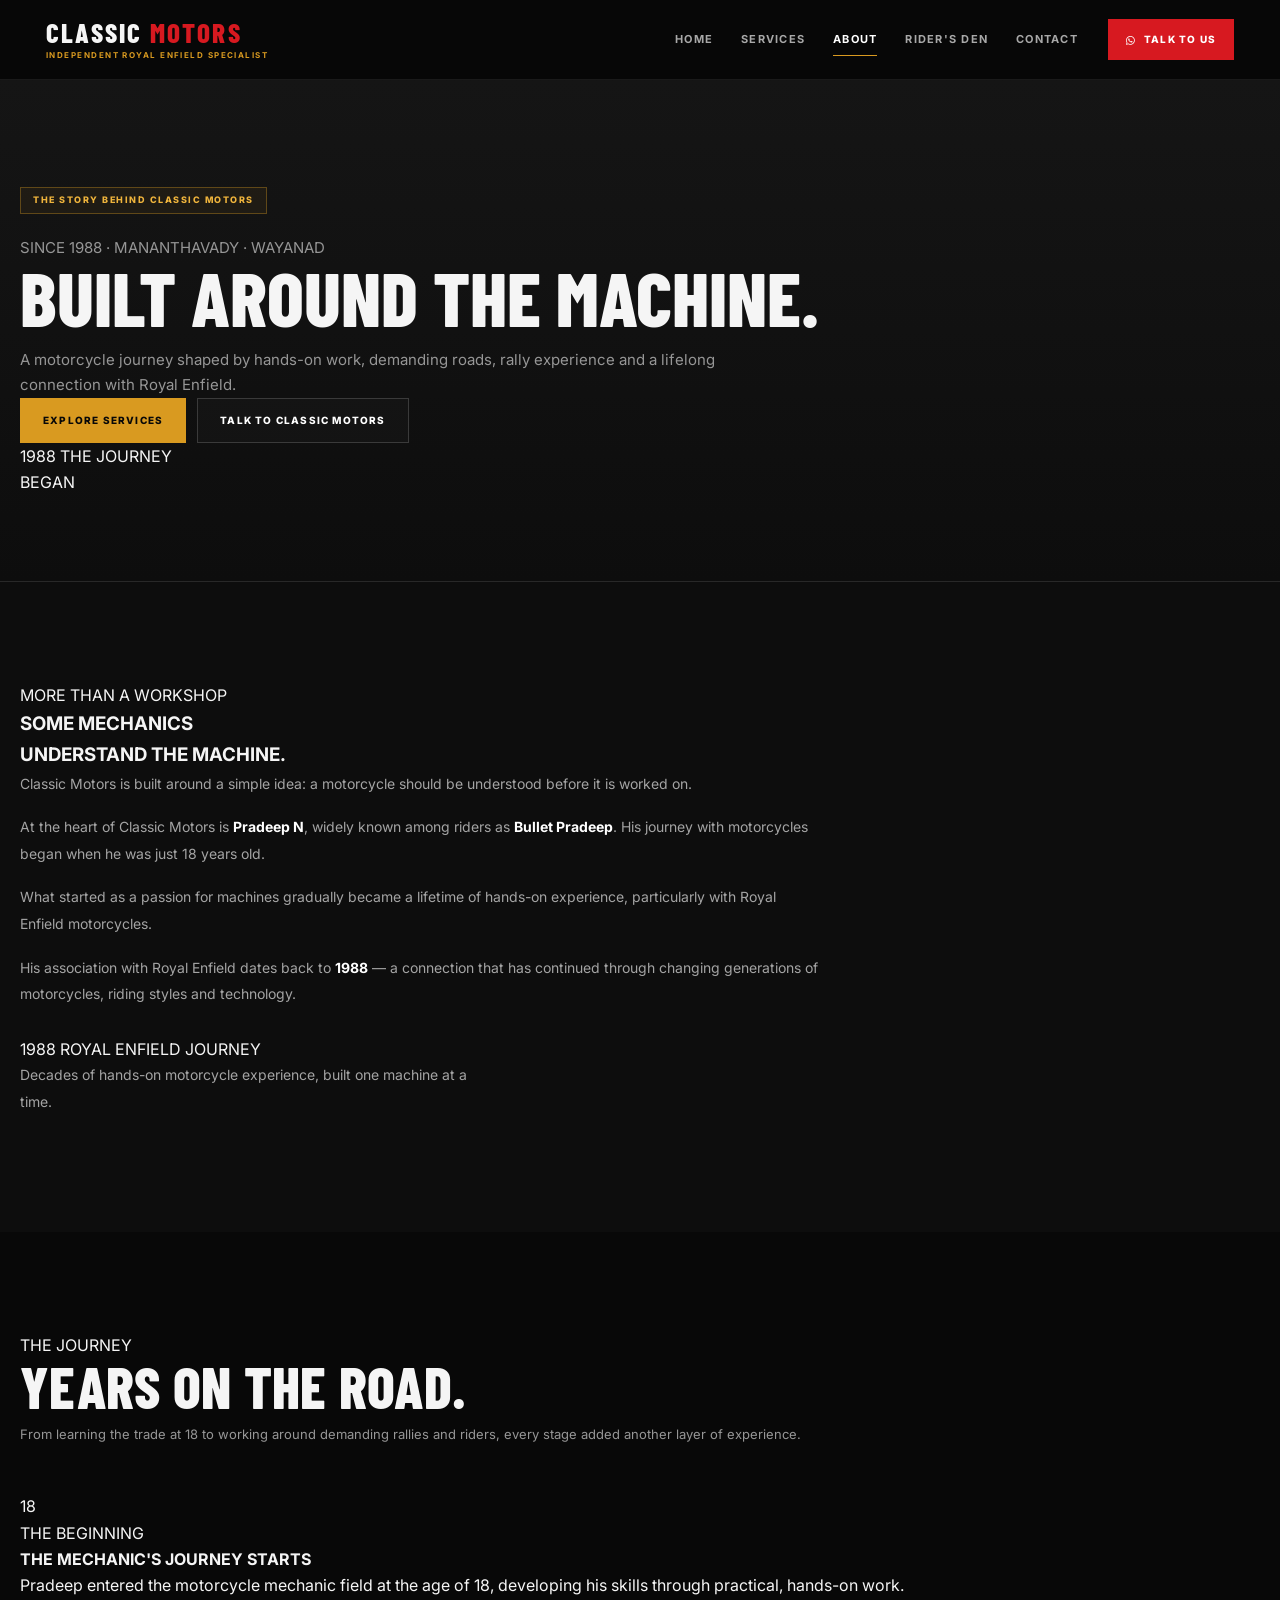
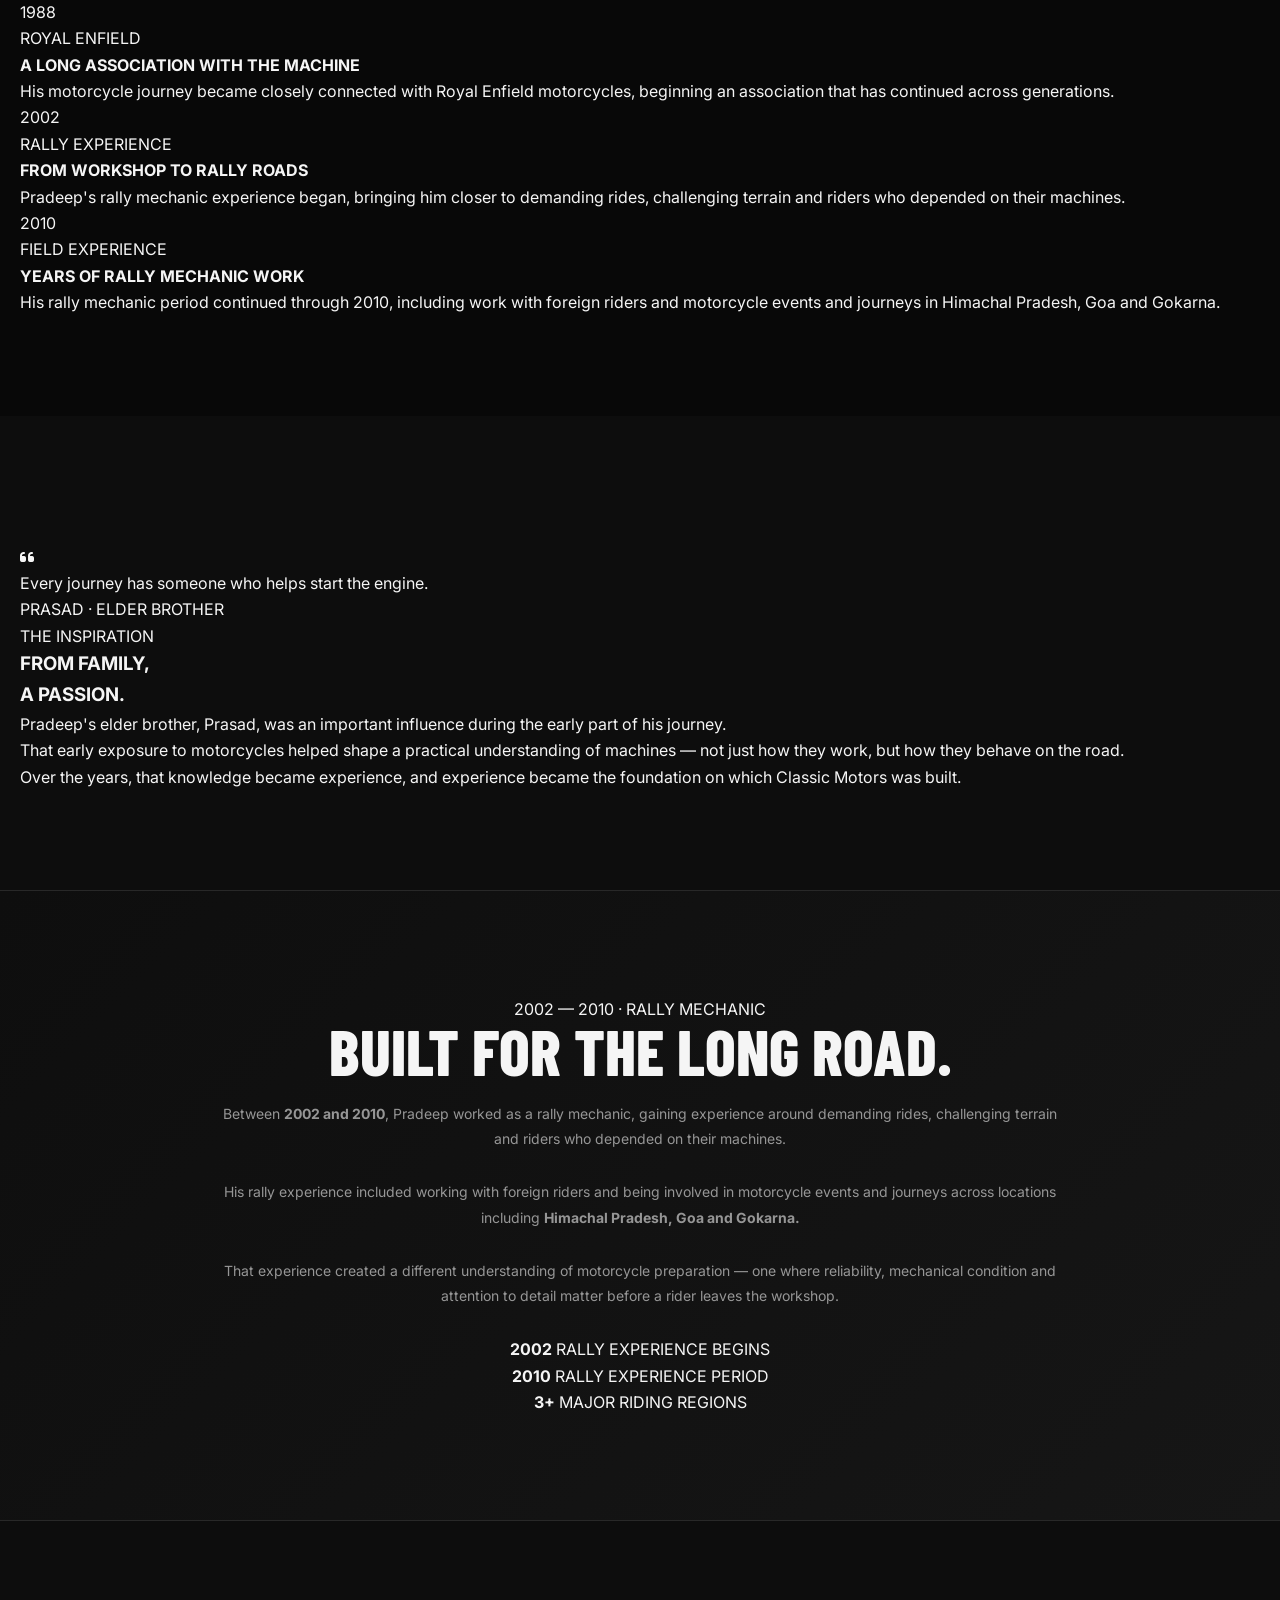
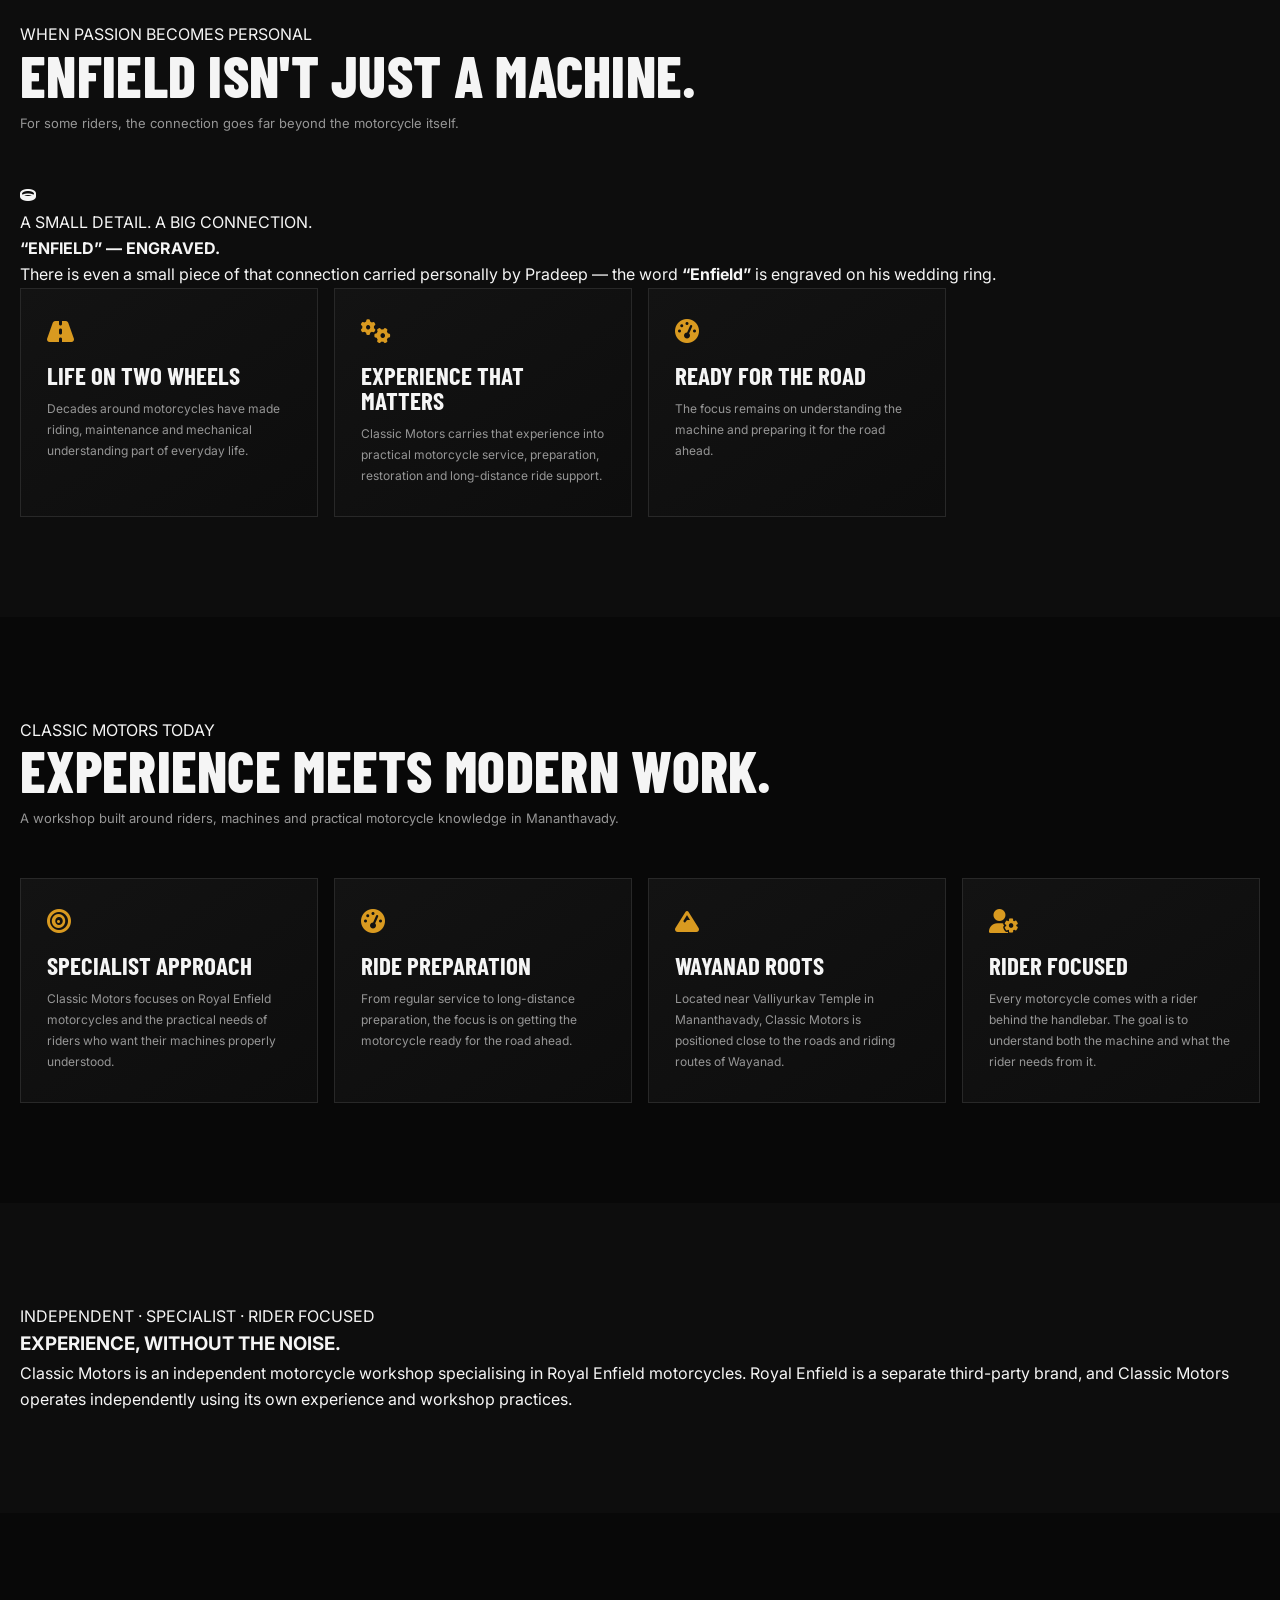
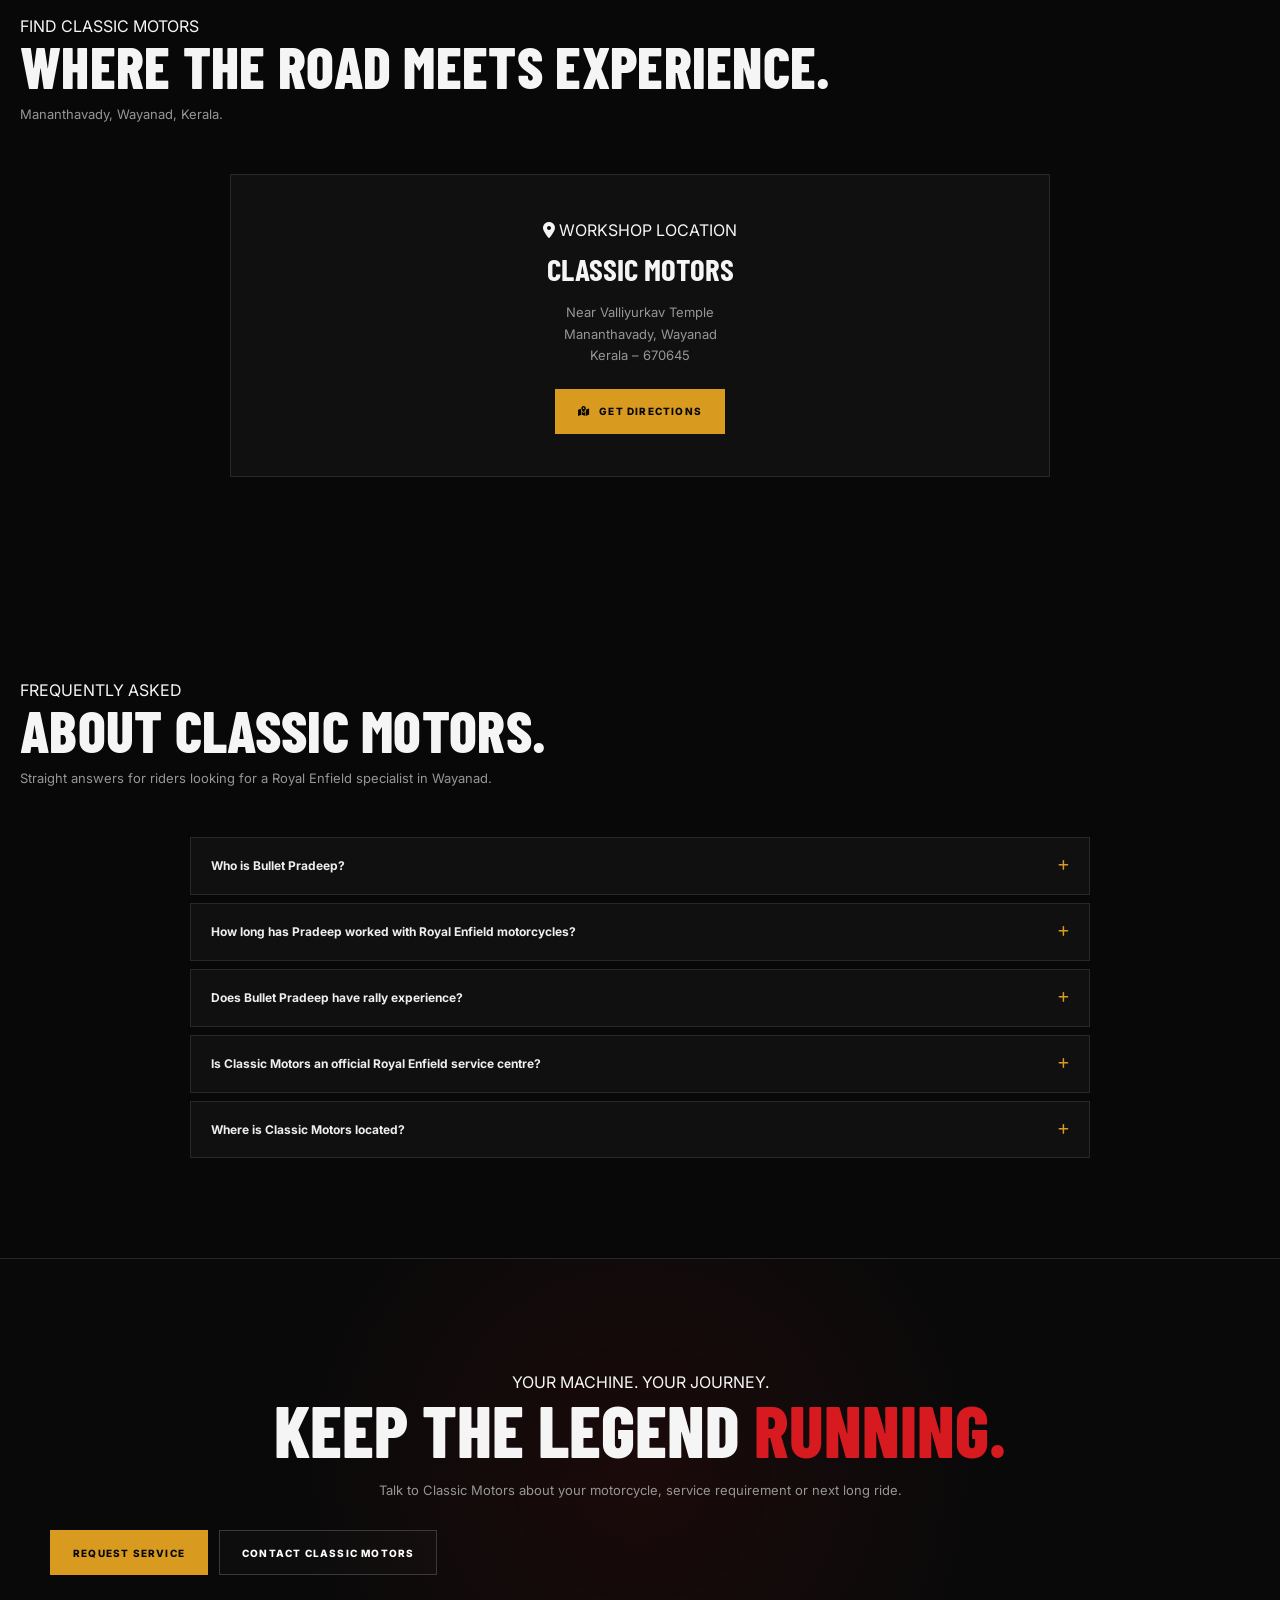
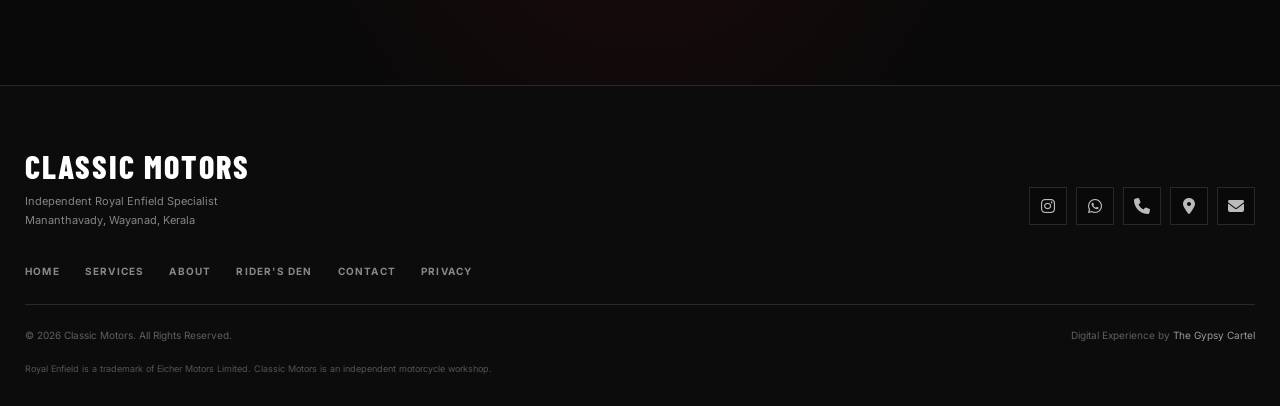
==== commit 03b4ca99: "Update index.html" ====
--- a/about/index.html
+++ b/about/index.html
@@ -37,12 +37,7 @@
         href="https://fonts.googleapis.com/css2?family=Barlow+Condensed:wght@400;500;600;700;800;900&family=Inter:wght@400;500;600;700;800&display=swap"
         rel="stylesheet">
 
-    <link
-        rel="stylesheet"
-        href="https://cdnjs.cloudflare.com/ajax/libs/font-awesome/6.5.2/css/all.min.css"
-        integrity="sha512-SnH5WK+bZxgPHs44uWIX+LLJAJ9/2PKgM+QbP5Jx0KfY7M9xJ8v5M7lJ8sK8lKj9p9J5Yw2F5L2J1R9v4W1w=="
-        crossorigin="anonymous"
-        referrerpolicy="no-referrer">
+    <link rel="stylesheet" href="https://cdnjs.cloudflare.com/ajax/libs/font-awesome/6.5.2/css/all.min.css" crossorigin="anonymous" referrerpolicy="no-referrer">
 
     <link rel="stylesheet" href="../style.css">
 
@@ -209,10 +204,7 @@
         <div class="container">
             <div class="editorial-split">
 
-                <div class="editorial-index reveal">
-                    <span>01</span>
-                    <small>THE MAN<br>BEHIND THE MACHINE</small>
-                </div>
+                
 
                 <div class="story-content reveal">
                     <div>
@@ -456,7 +448,7 @@
             </div>
 
             <div class="editorial-feature reveal">
-                <div class="editorial-feature-number">02</div>
+                
 
                 <div class="editorial-feature-icon">
                     <i class="fa-solid fa-ring" aria-hidden="true"></i>
@@ -751,114 +743,90 @@
 <!-- =========================================================
      FOOTER — SAME CLASSIC MOTORS SYSTEM
 ========================================================== -->
+
 <footer>
-
-    <div class="footer-logo">CLASSIC MOTORS</div>
-
-    <p>
-        Independent Royal Enfield Specialist
-        <br>
-        Mananthavady, Wayanad, Kerala
-    </p>
-
-    <div class="social-icons">
-
-        <a
-            href="https://www.instagram.com/classicmotors.re/"
-            target="_blank"
-            rel="noopener noreferrer"
-            aria-label="Classic Motors Instagram">
-            <i class="fa-brands fa-instagram"></i>
-        </a>
-
-        <a
-            href="https://wa.me/919447433965"
-            target="_blank"
-            rel="noopener noreferrer"
-            aria-label="Classic Motors WhatsApp">
-            <i class="fa-brands fa-whatsapp"></i>
-        </a>
-
-        <a
-            href="https://share.google/h3YDCEL6WjPwHLIgK"
-            target="_blank"
-            rel="noopener noreferrer"
-            aria-label="Classic Motors Location">
-            <i class="fa-solid fa-location-dot"></i>
-        </a>
-
-        <a
-            href="mailto:classicmotorsre@gmail.com"
-            aria-label="Email Classic Motors">
-            <i class="fa-solid fa-envelope"></i>
-        </a>
-
+    <div class="footer-inner">
+        <div class="footer-brand">
+            <div class="footer-logo">CLASSIC MOTORS</div>
+            <p>
+                Independent Royal Enfield Specialist<br>
+                Mananthavady, Wayanad, Kerala
+            </p>
+        </div>
+
+        <div class="footer-social">
+            <a aria-label="Instagram" href="https://www.instagram.com/classicmotors.re/"
+               target="_blank" rel="noopener noreferrer">
+                <i class="fa-brands fa-instagram"></i>
+            </a>
+            <a aria-label="WhatsApp" href="https://wa.me/919447433965"
+               target="_blank" rel="noopener noreferrer">
+                <i class="fa-brands fa-whatsapp"></i>
+            </a>
+            <a aria-label="Call Classic Motors" href="tel:+919447433965">
+                <i class="fa-solid fa-phone"></i>
+            </a>
+            <a aria-label="Classic Motors location"
+               href="https://share.google/h3YDCEL6WjPwHLIgK"
+               target="_blank" rel="noopener noreferrer">
+                <i class="fa-solid fa-location-dot"></i>
+            </a>
+            <a aria-label="Email Classic Motors" href="mailto:classicmotorsre@gmail.com">
+                <i class="fa-solid fa-envelope"></i>
+            </a>
+        </div>
+
+        <nav aria-label="Footer Navigation" class="footer-nav">
+            <a href="../">Home</a>
+            <a href="../services/">Services</a>
+            <a href="../about/">About</a>
+            <a href="../riders-den/">Rider's Den</a>
+            <a href="../contact/">Contact</a>
+            <a href="../privacy/">Privacy</a>
+        </nav>
+
+        <div class="footer-divider"></div>
+
+        <div class="footer-bottom">
+            <p>© 2026 Classic Motors. All Rights Reserved.</p>
+            <p>
+                Digital Experience by
+                <a href="https://www.thegypsycartel.com"
+                   target="_blank" rel="noopener noreferrer">
+                    The Gypsy Cartel
+                </a>
+            </p>
+        </div>
+
+        <p class="footer-legal">
+            Royal Enfield is a trademark of Eicher Motors Limited.
+            Classic Motors is an independent motorcycle workshop.
+        </p>
     </div>
-
-    <ul class="footer-nav">
-        <li><a href="../">Home</a></li>
-        <li><a href="../services/">Services</a></li>
-        <li><a href="../about/">About</a></li>
-        <li><a href="../riders-den/">Rider's Den</a></li>
-        <li><a href="../contact/">Contact</a></li>
-        <li><a href="../privacy/">Privacy</a></li>
-    </ul>
-
-    <hr class="footer-divider">
-
-    <p class="copyright">
-        © 2026 Classic Motors. All Rights Reserved.
-    </p>
-
-    <p class="credit">
-        Digital Experience by
-        <a
-            href="https://www.thegypsycartel.com"
-            target="_blank"
-            rel="noopener noreferrer">
-            The Gypsy Cartel
-        </a>
-    </p>
-
-    <p class="footer-legal-note">
-        Royal Enfield is a trademark of Eicher Motors Limited. Classic Motors
-        is an independent motorcycle workshop.
-    </p>
-
 </footer>
+
 
 
 <!-- =========================================================
      MOBILE ACTION BAR
 ========================================================== -->
+
 <div class="mobile-action-bar">
-
-    <a href="tel:+919447433965" aria-label="Call Classic Motors">
-        <i class="fa-solid fa-phone"></i>
-        <span>CALL</span>
+    <a aria-label="Call Classic Motors" href="tel:+919447433965">
+        <i class="fa-solid fa-phone"></i><span>CALL</span>
     </a>
-
-    <a
-        href="https://wa.me/919447433965"
-        target="_blank"
-        rel="noopener noreferrer"
-        aria-label="WhatsApp Classic Motors">
-        <i class="fa-brands fa-whatsapp"></i>
-        <span>WHATSAPP</span>
+    <a aria-label="WhatsApp Classic Motors" href="https://wa.me/919447433965"
+       target="_blank" rel="noopener noreferrer">
+        <i class="fa-brands fa-whatsapp"></i><span>WHATSAPP</span>
     </a>
-
-    <a
-        href="https://share.google/h3YDCEL6WjPwHLIgK"
-        target="_blank"
-        rel="noopener noreferrer"
-        aria-label="Get directions to Classic Motors">
-        <i class="fa-solid fa-location-arrow"></i>
-        <span>MAP</span>
+    <a aria-label="Classic Motors location"
+       href="https://share.google/h3YDCEL6WjPwHLIgK"
+       target="_blank" rel="noopener noreferrer">
+        <i class="fa-solid fa-location-arrow"></i><span>MAP</span>
     </a>
-
 </div>
 
-<script src="../script.js"></script>
+<script defer src="../script.js"></script>
 
 </body>
 </html>
--- a/style.css
+++ b/style.css
@@ -1,2853 +1,1054 @@
 /* =========================================================
-   CLASSIC MOTORS — GLOBAL STYLESHEET
-   Theme: Black / Red / Metallic Grey / Royal Yellow
-========================================================= */
-
-:root {
-    --bg-black: #0a0a0a;
-    --card-black: #121212;
-    --card-black-2: #171717;
-    --border-grey: #262626;
-    --border-light: #353535;
-
-    --text-grey: #a3a3a3;
-    --text-light: #d4d4d4;
-    --text-white: #ffffff;
-
-    --accent-red: #dc2626;
-    --accent-red-dark: #b91c1c;
-
-    --accent-yellow: #f59e0b;
-    --accent-yellow-dark: #d97706;
-
-    --success-green: #22c55e;
-
-    --max-width: 1200px;
-    --header-height: 78px;
-
-    --shadow-small: 0 8px 25px rgba(0, 0, 0, 0.25);
-    --shadow-large: 0 20px 60px rgba(0, 0, 0, 0.45);
-
-    --transition: 0.3s ease;
-}
-
-
-/* =========================================================
-   RESET
-========================================================= */
-
-* {
-    margin: 0;
-    padding: 0;
-    box-sizing: border-box;
-}
-
-
-html {
-    scroll-behavior: smooth;
-    scroll-padding-top: 90px;
-}
-
-
-body {
-    background-color: var(--bg-black);
-    color: var(--text-white);
-    line-height: 1.6;
-    font-family:
-        'Segoe UI',
-        Tahoma,
-        Geneva,
-        Verdana,
-        sans-serif;
-
-    overflow-x: hidden;
-}
-
-
-body,
-button,
-input,
-textarea,
-select {
-    font-family:
-        'Segoe UI',
-        Tahoma,
-        Geneva,
-        Verdana,
-        sans-serif;
-}
-
-
-img {
-    max-width: 100%;
-    height: auto;
-    display: block;
-}
-
-
-a {
-    color: inherit;
-}
-
-
-button,
-a {
-    -webkit-tap-highlight-color: transparent;
-}
-
-
-button {
-    border: none;
-    cursor: pointer;
-}
-
-
-::selection {
-    background: var(--accent-red);
-    color: #fff;
-}
-
-
-/* =========================================================
-   SCROLLBAR
-========================================================= */
-
-::-webkit-scrollbar {
-    width: 8px;
-}
-
-
-::-webkit-scrollbar-track {
-    background: #080808;
-}
-
-
-::-webkit-scrollbar-thumb {
-    background: #333;
-    border-radius: 10px;
-}
-
-
-::-webkit-scrollbar-thumb:hover {
-    background: var(--accent-red);
-}
-
-
-/* =========================================================
-   ACCESSIBILITY
-========================================================= */
-
-:focus-visible {
-    outline: 2px solid var(--accent-yellow);
-    outline-offset: 4px;
-}
-
-
-@media (prefers-reduced-motion: reduce) {
-
-    html {
-        scroll-behavior: auto;
-    }
-
-    *,
-    *::before,
-    *::after {
-        animation-duration: 0.01ms !important;
-        animation-iteration-count: 1 !important;
-        transition-duration: 0.01ms !important;
-    }
-}
-
-
-/* =========================================================
-   CONTAINER
-========================================================= */
-
-.container {
-    width: min(100% - 40px, var(--max-width));
-    margin: 0 auto;
-}
-
+   CLASSIC MOTORS — MASTER DESIGN SYSTEM
+   Premium editorial / motorcycle workshop UI
+   Black • Charcoal • Metallic • Red • Controlled Yellow
+   ========================================================= */
+
+@import url('https://fonts.googleapis.com/css2?family=Barlow+Condensed:wght@400;500;600;700;800;900&family=Inter:wght@400;500;600;700;800&display=swap');
+
+:root{
+  --bg-black:#080808;
+  --surface:#0e0e0e;
+  --surface-2:#121212;
+  --surface-3:#171717;
+  --border:#282828;
+  --border-soft:#1d1d1d;
+  --text:#f5f5f5;
+  --text-soft:#d0d0d0;
+  --muted:#969696;
+  --muted-2:#686868;
+  --red:#d71920;
+  --red-dark:#a90f15;
+  --yellow:#d99a20;
+  --yellow-soft:#efb43c;
+  --green:#22c55e;
+  --max:1240px;
+  --header:80px;
+  --ease:.28s ease;
+  --shadow:0 18px 55px rgba(0,0,0,.34);
+}
+
+*{box-sizing:border-box;margin:0;padding:0}
+html{scroll-behavior:smooth;scroll-padding-top:108px}
+body{
+  background:var(--bg-black);
+  color:var(--text);
+  font-family:'Inter',Arial,sans-serif;
+  line-height:1.65;
+  overflow-x:hidden;
+}
+body,button,input,select,textarea{font-family:'Inter',Arial,sans-serif}
+img{display:block;max-width:100%;height:auto}
+a{color:inherit}
+button{border:0;cursor:pointer}
+::selection{background:var(--red);color:#fff}
+:focus-visible{outline:2px solid var(--yellow-soft);outline-offset:4px}
+::-webkit-scrollbar{width:8px}
+::-webkit-scrollbar-track{background:#050505}
+::-webkit-scrollbar-thumb{background:#333}
+::-webkit-scrollbar-thumb:hover{background:var(--red)}
+
+@media(prefers-reduced-motion:reduce){
+  html{scroll-behavior:auto}
+  *,*::before,*::after{animation-duration:.01ms!important;animation-iteration-count:1!important;transition-duration:.01ms!important}
+}
+
+.container{width:min(calc(100% - 40px),var(--max));margin-inline:auto}
+main{display:block}
+section{position:relative}
 
 /* =========================================================
    HEADER
-========================================================= */
-
-header {
-    background: rgba(10, 10, 10, 0.96);
-    backdrop-filter: blur(14px);
-    -webkit-backdrop-filter: blur(14px);
-
-    min-height: var(--header-height);
-    padding: 16px 50px;
-
-    display: flex;
-    justify-content: space-between;
-    align-items: center;
-    gap: 30px;
-
-    border-bottom: 1px solid var(--border-grey);
-
-    position: sticky;
-    top: 0;
-
-    z-index: 1000;
-}
-
-
-.logo-container {
-    flex-shrink: 0;
-}
-
-
-.logo-container a {
-    text-decoration: none;
-    display: block;
-}
-
-
-.logo-container h1 {
-    color: var(--text-white);
-    font-size: 22px;
-    letter-spacing: 2px;
-    font-weight: 800;
-    line-height: 1.1;
-}
-
-
-.logo-container h1 span {
-    color: var(--accent-red);
-}
-
-
-.subtitle {
-    font-size: 10px;
-    color: var(--accent-yellow);
-    letter-spacing: 1px;
-    text-transform: uppercase;
-    margin-top: 4px;
-}
-
-
-/* =========================================================
-   NAVIGATION
-========================================================= */
-
-nav {
-    margin-left: auto;
-}
-
-
-nav .nav-links {
-    list-style: none;
-
-    display: flex;
-    align-items: center;
-    gap: 28px;
-}
-
-
-nav .nav-links a {
-    position: relative;
-
-    text-decoration: none;
-    color: var(--text-grey);
-
-    font-size: 13px;
-    font-weight: 600;
-
-    transition: var(--transition);
-
-    text-transform: uppercase;
-    letter-spacing: 1px;
-
-    padding: 8px 0;
-}
-
-
-nav .nav-links a::after {
-    content: "";
-
-    position: absolute;
-    left: 0;
-    bottom: 0;
-
-    width: 0;
-    height: 2px;
-
-    background: var(--accent-yellow);
-
-    transition: width var(--transition);
-}
-
-
-nav .nav-links a:hover,
-nav .nav-links a.active {
-    color: var(--text-white);
-}
-
-
-nav .nav-links a:hover::after,
-nav .nav-links a.active::after {
-    width: 100%;
-}
-
-
-/* =========================================================
-   CTA BUTTON — HEADER
-========================================================= */
-
-.cta-btn {
-    background: var(--accent-red);
-    color: var(--text-white);
-
-    padding: 11px 19px;
-
-    border-radius: 4px;
-
-    text-decoration: none;
-
-    font-size: 12px;
-    font-weight: 800;
-
-    letter-spacing: 1px;
-
-    transition: var(--transition);
-
-    white-space: nowrap;
-}
-
-
-.cta-btn:hover {
-    background: var(--accent-red-dark);
-    transform: translateY(-2px);
-    box-shadow: 0 8px 20px rgba(220, 38, 38, 0.2);
-}
-
+   ========================================================= */
+header{
+  min-height:var(--header);
+  padding:14px 46px;
+  display:flex;
+  align-items:center;
+  gap:30px;
+  background:rgba(8,8,8,.94);
+  backdrop-filter:blur(16px);
+  -webkit-backdrop-filter:blur(16px);
+  border-bottom:1px solid rgba(255,255,255,.08);
+  position:sticky;
+  top:0;
+  z-index:1000;
+  transition:background .3s ease,box-shadow .3s ease,border-color .3s ease;
+}
+header.header-scrolled{
+  background:rgba(6,6,6,.985);
+  border-bottom-color:rgba(217,154,32,.18);
+  box-shadow:0 12px 40px rgba(0,0,0,.42);
+}
+.logo-container{flex-shrink:0}
+.logo-container a{display:block;text-decoration:none}
+.logo-container h1{
+  font-family:'Barlow Condensed',sans-serif;
+  font-size:27px;
+  line-height:.9;
+  font-weight:800;
+  letter-spacing:2.2px;
+  text-transform:uppercase;
+}
+.logo-container h1 span{color:var(--red)}
+.subtitle{
+  margin-top:7px;
+  color:var(--yellow);
+  font-size:8px;
+  line-height:1;
+  font-weight:700;
+  letter-spacing:1.45px;
+  text-transform:uppercase;
+}
+header nav{margin-left:auto}
+.nav-links{
+  list-style:none;
+  display:flex;
+  align-items:center;
+  gap:28px;
+}
+.nav-links a{
+  position:relative;
+  display:block;
+  padding:9px 0;
+  color:#a8a8a8;
+  text-decoration:none;
+  font-size:11px;
+  font-weight:700;
+  letter-spacing:1.25px;
+  text-transform:uppercase;
+  transition:color var(--ease);
+}
+.nav-links a::after{
+  content:"";
+  position:absolute;
+  left:0;
+  bottom:2px;
+  width:0;
+  height:1px;
+  background:var(--yellow);
+  transition:width var(--ease);
+}
+.nav-links a:hover,.nav-links a.active{color:#fff}
+.nav-links a:hover::after,.nav-links a.active::after{width:100%}
+
+.cta-btn{
+  display:inline-flex;
+  align-items:center;
+  justify-content:center;
+  gap:8px;
+  padding:12px 18px;
+  background:var(--red);
+  color:#fff;
+  text-decoration:none;
+  font-size:10px;
+  font-weight:800;
+  letter-spacing:1.2px;
+  text-transform:uppercase;
+  white-space:nowrap;
+  transition:transform var(--ease),background var(--ease),box-shadow var(--ease);
+}
+.cta-btn:hover{
+  background:var(--red-dark);
+  transform:translateY(-2px);
+  box-shadow:0 10px 25px rgba(215,25,32,.18);
+}
+.mobile-menu-btn{
+  display:none;
+  width:42px;height:42px;
+  align-items:center;justify-content:center;
+  background:#0d0d0d;
+  border:1px solid var(--border);
+  color:#fff;
+  font-size:17px;
+}
+.mobile-menu-btn span{display:block;width:21px;height:2px;background:#fff}
 
 /* =========================================================
    HERO
-========================================================= */
-
-.hero {
-    min-height: calc(100vh - var(--header-height));
-    height: 85vh;
-
-    display: flex;
-    align-items: center;
-
-    padding: 80px;
-
-    position: relative;
-
-    overflow: hidden;
-
+   ========================================================= */
+.hero{
+  min-height:calc(100vh - var(--header));
+  height:calc(100vh - var(--header));
+  display:flex;
+  align-items:center;
+  padding:70px 8vw;
+  overflow:hidden;
+  border-bottom:1px solid var(--border);
+  background:
+    linear-gradient(90deg,rgba(5,5,5,.97) 0%,rgba(5,5,5,.82) 42%,rgba(5,5,5,.36) 100%),
+    linear-gradient(180deg,rgba(0,0,0,.05),rgba(0,0,0,.72)),
+    url('images/hero-bg.jpg') center/cover no-repeat;
+}
+.hero::before{
+  content:"";
+  position:absolute;inset:0;
+  pointer-events:none;
+  background:linear-gradient(135deg,rgba(215,25,32,.08),transparent 38%);
+}
+.hero-content{position:relative;z-index:2;max-width:790px;padding-top:18px}
+.badge{
+  display:inline-flex;
+  align-items:center;
+  gap:8px;
+  margin-bottom:22px;
+  padding:7px 12px;
+  border:1px solid rgba(217,154,32,.35);
+  background:rgba(217,154,32,.06);
+  color:var(--yellow-soft);
+  font-size:9px;
+  font-weight:800;
+  line-height:1.2;
+  letter-spacing:1.5px;
+  text-transform:uppercase;
+}
+.hero-content h2,.page-header h2,.section-title h3,.rally-content h3,
+.final-cta h3,.final-cta h2{
+  font-family:'Barlow Condensed',sans-serif;
+  text-transform:uppercase;
+}
+.hero-content h2{
+  max-width:850px;
+  font-size:clamp(56px,7.2vw,102px);
+  font-weight:800;
+  line-height:.91;
+  letter-spacing:.4px;
+  margin-bottom:27px;
+}
+.hero-content h2 span{color:var(--red)}
+.hero-content>p{
+  max-width:650px;
+  margin-bottom:34px;
+  color:#b2b2b2;
+  font-size:15px;
+  line-height:1.8;
+}
+.hero-disclaimer{
+  margin-top:19px!important;
+  margin-bottom:0!important;
+  color:#666!important;
+  font-size:9px!important;
+  letter-spacing:1px;
+  text-transform:uppercase;
+}
+.hero-btns{display:flex;flex-wrap:wrap;gap:11px}
+.btn{
+  display:inline-flex;
+  align-items:center;
+  justify-content:center;
+  gap:9px;
+  min-height:45px;
+  padding:12px 22px;
+  border:1px solid transparent;
+  text-decoration:none;
+  font-size:10px;
+  font-weight:800;
+  letter-spacing:1.2px;
+  text-transform:uppercase;
+  transition:transform var(--ease),background var(--ease),border-color var(--ease),color var(--ease);
+}
+.primary-btn{background:var(--yellow);color:#080808}
+.primary-btn:hover{background:var(--yellow-soft);transform:translateY(-2px)}
+.secondary-btn{background:rgba(255,255,255,.015);border-color:#3a3a3a;color:#fff}
+.secondary-btn:hover{border-color:#777;background:rgba(255,255,255,.045);transform:translateY(-2px)}
+
+/* =========================================================
+   PAGE HEADERS
+   ========================================================= */
+.page-header{
+  padding:104px 0 86px;
+  border-bottom:1px solid var(--border);
+  background:
+    linear-gradient(180deg,#151515,#0d0d0d);
+}
+.page-header-grid{
+  display:grid;
+  grid-template-columns:minmax(0,1fr) 190px;
+  align-items:end;
+  gap:50px;
+}
+.page-header h2{
+  font-size:clamp(46px,6vw,78px);
+  line-height:.92;
+  font-weight:800;
+  margin-bottom:17px;
+}
+.page-header p{max-width:720px;color:var(--muted);font-size:15px}
+.page-header-meta{
+  padding-left:25px;
+  border-left:1px solid var(--border);
+  text-align:left;
+}
+.page-header-meta span{
+  display:block;color:var(--yellow);
+  font-size:9px;font-weight:800;letter-spacing:1.5px;
+}
+.page-header-meta strong{
+  display:block;
+  font-family:'Barlow Condensed',sans-serif;
+  font-size:72px;
+  line-height:.85;
+  font-weight:800;
+}
+.page-header-meta small{color:#666;font-size:9px;letter-spacing:1px}
+
+/* =========================================================
+   SECTIONS / TITLES
+   ========================================================= */
+.highlights,.services-content,.story-section,.rooms-section,.contact-section{padding:100px 0}
+.highlights,.services-content,.rooms-section{background:#080808}
+.story-section{background:#0d0d0d}
+.section-title{text-align:left;margin-bottom:48px}
+.section-title h3{
+  font-size:clamp(36px,4.7vw,58px);
+  font-weight:800;
+  line-height:.95;
+  letter-spacing:.3px;
+  margin-bottom:10px;
+}
+.section-title p{color:var(--muted);font-size:13px}
+.grid-cards{
+  display:grid;
+  grid-template-columns:repeat(4,minmax(0,1fr));
+  gap:16px;
+}
+.card{
+  position:relative;
+  min-height:100%;
+  overflow:hidden;
+  padding:30px 26px;
+  background:linear-gradient(145deg,#131313,#0d0d0d);
+  border:1px solid var(--border);
+  transition:transform var(--ease),border-color var(--ease),box-shadow var(--ease);
+}
+.card::before{
+  content:"";
+  position:absolute;left:0;top:0;width:0;height:2px;
+  background:var(--red);transition:width var(--ease);
+}
+.card:hover{transform:translateY(-5px);border-color:#444;box-shadow:var(--shadow)}
+.card:hover::before{width:100%}
+.card i{display:inline-block;margin-bottom:20px;color:var(--yellow);font-size:24px}
+.card h4{
+  margin-bottom:10px;
+  font-family:'Barlow Condensed',sans-serif;
+  font-size:25px;
+  line-height:1;
+  font-weight:700;
+  text-transform:uppercase;
+}
+.card p{color:var(--muted);font-size:12px;line-height:1.75}
+
+/* =========================================================
+   STORY
+   ========================================================= */
+.story-content{
+  max-width:920px;
+  padding:0;
+  margin:0;
+}
+.story-content h4{
+  font-family:'Barlow Condensed',sans-serif;
+  font-size:clamp(35px,5vw,58px);
+  font-weight:800;
+  line-height:.95;
+  text-transform:uppercase;
+  margin-bottom:25px;
+}
+.story-content p{
+  max-width:800px;
+  color:#a4a4a4;
+  font-size:14px;
+  line-height:1.9;
+  margin-bottom:17px;
+}
+.story-content strong{color:#fff}
+
+/* =========================================================
+   RALLY
+   ========================================================= */
+.rally-section{
+  padding:105px 0;
+  background:
+    linear-gradient(135deg,#0e0e0e,#161616);
+  border-top:1px solid var(--border);
+  border-bottom:1px solid var(--border);
+}
+.rally-content,.rally-inner{
+  max-width:850px;
+  margin:auto;
+  text-align:center;
+}
+.rally-content h3,.rally-inner h3{
+  font-size:clamp(42px,5vw,68px);
+  line-height:.9;
+  font-weight:800;
+  margin-bottom:21px;
+}
+.rally-content p,.rally-inner p{color:var(--muted);font-size:14px;line-height:1.8;margin-bottom:28px}
+
+/* =========================================================
+   LOCATION
+   ========================================================= */
+.location-box{
+  max-width:820px;
+  margin:auto;
+  padding:42px 30px;
+  text-align:center;
+  background:#101010;
+  border:1px solid var(--border);
+}
+.location-icon{color:var(--red);font-size:34px;margin-bottom:15px}
+.location-box h4{
+  font-family:'Barlow Condensed',sans-serif;
+  font-size:31px;
+  text-transform:uppercase;
+  margin-bottom:8px;
+}
+.location-box p{color:var(--muted);font-size:13px;margin-bottom:22px}
+
+/* =========================================================
+   FINAL CTA
+   ========================================================= */
+.final-cta{
+  padding:110px 30px;
+  text-align:center;
+  border-top:1px solid var(--border);
+  background:
+    radial-gradient(circle at center,rgba(215,25,32,.09),transparent 52%),
+    #090909;
+}
+.final-cta h2,.final-cta h3{
+  font-size:clamp(42px,6vw,72px);
+  line-height:.92;
+  font-weight:800;
+  margin-bottom:18px;
+}
+.final-cta h2 span,.final-cta h3 span{color:var(--red)}
+.final-cta p{max-width:650px;margin:0 auto 29px;color:var(--muted);font-size:13px}
+
+/* =========================================================
+   FOOTER — APPROVED CLASSIC MOTORS SYSTEM
+   ========================================================= */
+footer{
+  padding:64px 25px 30px;
+  background:#0c0c0c;
+  border-top:1px solid var(--border);
+}
+.footer-inner{max-width:var(--max);margin:auto}
+.footer-brand{text-align:left}
+.footer-logo{
+  font-family:'Barlow Condensed',sans-serif;
+  font-size:32px;
+  line-height:1;
+  font-weight:800;
+  letter-spacing:2px;
+  color:#fff;
+}
+.footer-brand p{margin-top:10px;color:#777;font-size:11px;line-height:1.7}
+.footer-social{
+  display:flex;
+  justify-content:flex-end;
+  gap:9px;
+  margin-top:-43px;
+  margin-bottom:38px;
+}
+.footer-social a{
+  width:38px;height:38px;
+  display:inline-flex;
+  align-items:center;
+  justify-content:center;
+  border:1px solid var(--border);
+  background:#090909;
+  color:#bbb;
+  text-decoration:none;
+  transition:var(--ease);
+}
+.footer-social a:hover{color:#000;background:var(--yellow);border-color:var(--yellow);transform:translateY(-2px)}
+.footer-nav{
+  display:flex;
+  flex-wrap:wrap;
+  gap:25px;
+  list-style:none;
+  margin:30px 0 25px;
+}
+.footer-nav a{
+  color:#888;
+  text-decoration:none;
+  font-size:10px;
+  font-weight:700;
+  letter-spacing:1.2px;
+  text-transform:uppercase;
+}
+.footer-nav a:hover{color:#fff}
+.footer-divider{height:1px;background:var(--border);margin:20px 0 22px}
+.footer-bottom{
+  display:flex;
+  justify-content:space-between;
+  gap:20px;
+  color:#5f5f5f;
+  font-size:10px;
+}
+.footer-bottom p:last-child{text-align:right}
+.footer-bottom a{color:#999;text-decoration:none}
+.footer-bottom a:hover{color:var(--yellow)}
+.footer-legal{
+  max-width:900px;
+  margin-top:18px;
+  color:#555;
+  font-size:9px;
+  line-height:1.6;
+}
+
+/* Legacy footer classes still used by older markup */
+.social-icons{display:flex;justify-content:center;gap:10px;margin:25px 0}
+.social-icons a{
+  width:40px;height:40px;display:inline-flex;align-items:center;justify-content:center;
+  border:1px solid var(--border);background:#090909;color:#aaa;text-decoration:none;
+}
+.social-icons a:hover{color:#000;background:var(--yellow)}
+.footer-description{max-width:650px;margin:0 auto;color:var(--muted);font-size:13px}
+.copyright{color:#555;font-size:10px}
+.credit{color:#777;font-size:11px}
+.credit a{color:var(--yellow);text-decoration:none}
+.footer-disclaimer{max-width:850px;margin:0 auto 15px;color:#555;font-size:10px;line-height:1.7}
+
+/* =========================================================
+   MOBILE ACTION BAR / MENU
+   ========================================================= */
+.mobile-action-bar{display:none}
+@media(max-width:760px){
+  body{padding-bottom:64px}
+  .mobile-action-bar{
+    position:fixed;left:0;right:0;bottom:0;height:64px;
+    display:grid;grid-template-columns:repeat(3,1fr);
+    background:rgba(7,7,7,.97);
+    backdrop-filter:blur(15px);
+    border-top:1px solid var(--border);
+    z-index:9999;
+  }
+  .mobile-action-bar a{
+    display:flex;flex-direction:column;align-items:center;justify-content:center;gap:3px;
+    color:#fff;text-decoration:none;font-size:8px;font-weight:800;letter-spacing:.7px;
+  }
+  .mobile-action-bar i{font-size:17px;color:var(--yellow)}
+  .mobile-action-bar a:active{background:#121212}
+}
+.no-scroll{overflow:hidden}
+
+/* =========================================================
+   SERVICE PAGE
+   ========================================================= */
+.services-intro{max-width:850px;margin:0 auto 50px;text-align:center}
+.services-intro p{color:var(--muted);font-size:14px;line-height:1.85}
+.service-card{min-height:100%}
+.service-card .service-icon{
+  width:54px;height:54px;display:inline-flex;align-items:center;justify-content:center;
+  margin-bottom:20px;border:1px solid var(--border);
+  background:rgba(217,154,32,.045);color:var(--yellow);font-size:22px;
+}
+.service-card h4{font-family:'Barlow Condensed',sans-serif;font-size:27px;line-height:1;margin-bottom:11px;text-transform:uppercase}
+.service-card p{margin-bottom:15px}
+.service-points{list-style:none;display:grid;gap:7px;margin-top:17px}
+.service-points li{display:flex;gap:8px;color:#bbb;font-size:11px}
+.service-points li i{color:var(--yellow);font-size:9px;margin-top:5px}
+.service-approach{
+  padding:95px 0;
+  background:#0c0c0c;
+  border-top:1px solid var(--border);
+  border-bottom:1px solid var(--border);
+}
+.approach-grid{display:grid;grid-template-columns:repeat(4,1fr);gap:14px}
+.approach-step{padding:28px 22px;background:#101010;border:1px solid var(--border)}
+.approach-number{color:var(--red);font-family:'Barlow Condensed',sans-serif;font-size:26px;font-weight:800;margin-bottom:10px}
+.approach-step h4{font-family:'Barlow Condensed',sans-serif;font-size:25px;text-transform:uppercase;margin-bottom:7px}
+.approach-step p{color:var(--muted);font-size:11px;line-height:1.7}
+
+/* =========================================================
+   FAQ
+   ========================================================= */
+.faq-section,.privacy-faq{padding:95px 0}
+.faq-list{max-width:900px;margin:auto;display:grid;gap:8px}
+.faq-list details{background:#101010;border:1px solid var(--border)}
+.faq-list summary{
+  list-style:none;cursor:pointer;padding:18px 20px;
+  display:flex;justify-content:space-between;align-items:center;gap:20px;
+  color:#eee;font-size:12px;font-weight:700;
+}
+.faq-list summary::-webkit-details-marker{display:none}
+.faq-list summary i{color:var(--yellow);transition:transform .25s ease}
+.faq-list details[open] summary i{transform:rotate(180deg)}
+.faq-list details[open] summary{color:var(--yellow)}
+.faq-list details p{padding:0 20px 19px;color:var(--muted);font-size:11px;line-height:1.8}
+.faq-list a{color:var(--yellow);text-decoration:none}
+
+/* =========================================================
+   SERVICE / CONTACT FORMS
+   ========================================================= */
+.service-request-section{
+  padding:95px 0;
+  background:linear-gradient(135deg,#0d0d0d,#121212);
+  border-top:1px solid var(--border);
+  border-bottom:1px solid var(--border);
+}
+.service-request-header{max-width:760px;margin:0 auto 45px;text-align:center}
+.service-request-header h3{
+  font-family:'Barlow Condensed',sans-serif;
+  font-size:clamp(38px,5vw,60px);
+  line-height:.92;font-weight:800;text-transform:uppercase;margin-bottom:10px;
+}
+.service-request-header h3 span{color:var(--red)}
+.service-request-header p{color:var(--muted);font-size:12px}
+.service-form-wrapper{max-width:1100px;margin:auto;display:grid;grid-template-columns:.78fr 1.4fr;gap:18px}
+.service-form-info,.service-form-card{
+  background:#101010;border:1px solid var(--border)
+}
+.service-form-info{padding:32px 28px}
+.form-info-heading{font-family:'Barlow Condensed',sans-serif;font-size:29px;line-height:.95;text-transform:uppercase;margin-bottom:20px}
+.form-number{color:var(--red);font-size:10px;font-weight:800;letter-spacing:1.5px;margin-bottom:9px}
+.form-info-list{display:grid;gap:14px;margin:23px 0}
+.form-info-item{display:flex;gap:11px;align-items:flex-start}
+.form-info-icon{
+  width:32px;height:32px;display:inline-flex;align-items:center;justify-content:center;
+  border:1px solid var(--border);color:var(--yellow);background:#0a0a0a;flex-shrink:0
+}
+.form-info-item strong{display:block;color:#eee;font-size:11px;margin-bottom:2px}
+.form-info-item span,.form-info-item a{color:#858585;font-size:10px;text-decoration:none;line-height:1.6}
+.form-info-item a:hover{color:var(--yellow)}
+.form-direct-contact{margin-top:22px;padding-top:18px;border-top:1px solid var(--border);color:#777;font-size:10px}
+.form-direct-contact a{display:inline-block;margin-top:5px;color:#fff;text-decoration:none;font-weight:700}
+.service-form-card{padding:32px}
+.form-section-label{
+  display:block;margin-bottom:14px;color:var(--yellow);
+  font-size:9px;font-weight:800;letter-spacing:1.5px;text-transform:uppercase
+}
+.form-section-spacer{height:8px}
+.form-row{display:grid;grid-template-columns:repeat(2,1fr);gap:14px}
+.form-group{margin-bottom:15px}
+.form-group label{display:block;color:#c8c8c8;font-size:10px;font-weight:700;margin-bottom:6px}
+.form-group label span{color:var(--red)}
+.form-group input,.form-group select,.form-group textarea{
+  width:100%;padding:12px 12px;background:#090909;color:#fff;
+  border:1px solid var(--border);border-radius:0;outline:none;font-size:11px;
+  transition:border-color .25s ease,box-shadow .25s ease
+}
+.form-group input::placeholder,.form-group textarea::placeholder{color:#555}
+.form-group textarea{min-height:115px;resize:vertical;line-height:1.6}
+.form-group input:focus,.form-group select:focus,.form-group textarea:focus{
+  border-color:var(--yellow);box-shadow:0 0 0 3px rgba(217,154,32,.07)
+}
+.form-consent{display:flex;gap:9px;align-items:flex-start;margin:4px 0 17px}
+.form-consent input{width:15px;height:15px;margin-top:2px;accent-color:var(--yellow);flex-shrink:0}
+.form-consent label{color:#777;font-size:9px;line-height:1.6}
+.form-consent a{color:var(--yellow);text-decoration:none}
+.form-submit-btn{
+  width:100%;padding:14px 18px;background:var(--red);color:#fff;
+  font-size:10px;font-weight:800;letter-spacing:1.2px;text-transform:uppercase;
+  transition:var(--ease)
+}
+.form-submit-btn:hover{background:var(--red-dark);transform:translateY(-2px)}
+.form-security-note{margin-top:11px;color:#555;text-align:center;font-size:9px;line-height:1.6}
+.form-status{display:none;margin-top:13px;padding:11px 12px;font-size:10px}
+.form-status.success{display:block;color:#86efac;background:rgba(34,197,94,.07);border:1px solid rgba(34,197,94,.2)}
+.form-status.error{display:block;color:#fca5a5;background:rgba(215,25,32,.07);border:1px solid rgba(215,25,32,.2)}
+
+/* =========================================================
+   CONTACT
+   ========================================================= */
+.contact-grid{display:grid;grid-template-columns:repeat(3,1fr);gap:15px}
+.contact-card{padding:28px 22px;text-align:left;background:#101010;border:1px solid var(--border);transition:var(--ease)}
+.contact-card:hover{transform:translateY(-4px);border-color:#444}
+.contact-card .contact-icon{
+  width:48px;height:48px;display:inline-flex;align-items:center;justify-content:center;
+  margin-bottom:16px;border:1px solid var(--border);color:var(--yellow);font-size:19px
+}
+.contact-card h4{font-family:'Barlow Condensed',sans-serif;font-size:27px;line-height:1;text-transform:uppercase;margin-bottom:8px}
+.contact-card p{color:var(--muted);font-size:11px;line-height:1.75}
+.contact-card a{color:#eee;text-decoration:none}
+.contact-card a:hover{color:var(--yellow)}
+.contact-map-box{
+  max-width:900px;min-height:180px;margin:25px auto 0;padding:35px;
+  display:flex;flex-direction:column;align-items:center;justify-content:center;text-align:center;
+  background:#101010;border:1px solid var(--border)
+}
+.contact-map-box i{color:var(--red);font-size:30px;margin-bottom:11px}
+.contact-map-box h4{font-family:'Barlow Condensed',sans-serif;font-size:28px;text-transform:uppercase;margin-bottom:7px}
+.contact-map-box p{color:var(--muted);font-size:11px;margin-bottom:17px}
+
+/* New contact editorial hero classes */
+.contact-hero-grid{display:grid;grid-template-columns:1.25fr .75fr;gap:25px;align-items:end}
+.contact-hero-meta{border-left:1px solid var(--border);padding-left:25px}
+.contact-hero-meta strong{display:block;font-family:'Barlow Condensed',sans-serif;font-size:64px;line-height:.8}
+.contact-hero-meta span{color:var(--yellow);font-size:9px;letter-spacing:1.4px;font-weight:800}
+
+/* =========================================================
+   RIDER'S DEN
+   ========================================================= */
+.riders-den-intro{max-width:850px;margin:0 auto 45px;text-align:center}
+.riders-den-intro p{color:var(--muted);font-size:13px;line-height:1.8}
+.property-highlights{display:grid;grid-template-columns:repeat(4,1fr);gap:12px;margin-bottom:42px}
+.property-highlight{padding:21px 14px;text-align:center;background:#101010;border:1px solid var(--border)}
+.property-highlight i{display:block;color:var(--yellow);font-size:20px;margin-bottom:8px}
+.property-highlight strong{display:block;font-family:'Barlow Condensed',sans-serif;font-size:19px;text-transform:uppercase}
+.property-highlight span{display:block;color:#666;font-size:9px;margin-top:2px}
+.rooms-grid{display:grid;grid-template-columns:repeat(2,1fr);gap:18px}
+.room-card{overflow:hidden;background:#101010;border:1px solid var(--border);transition:var(--ease)}
+.room-card:hover{transform:translateY(-4px);border-color:#444;box-shadow:var(--shadow)}
+.room-image{position:relative;min-height:250px;overflow:hidden;background:linear-gradient(135deg,#1a1a1a,#090909);border-bottom:1px solid var(--border)}
+.room-image img{width:100%;height:100%;min-height:250px;object-fit:cover}
+.room-image.placeholder::before{
+  content:"PHOTO COMING SOON";position:absolute;inset:0;display:flex;align-items:center;justify-content:center;
+  color:#555;font-size:9px;font-weight:800;letter-spacing:1.5px
+}
+.room-content{padding:25px}
+.room-content h4{font-family:'Barlow Condensed',sans-serif;font-size:31px;line-height:.95;text-transform:uppercase;margin-bottom:8px}
+.room-content p{color:var(--muted);font-size:11px;line-height:1.75}
+.room-meta{display:flex;flex-wrap:wrap;gap:7px;margin:16px 0}
+.room-meta span{display:inline-flex;align-items:center;gap:5px;padding:6px 8px;color:#bbb;background:#090909;border:1px solid var(--border);font-size:9px}
+.room-meta i{color:var(--yellow)}
+.room-actions{display:flex;flex-wrap:wrap;gap:8px}
+.room-actions .btn{min-height:37px;padding:9px 12px;font-size:9px}
+.booking-platforms{margin-top:40px;padding:28px;text-align:center;background:#101010;border:1px solid var(--border)}
+.booking-platforms h4{font-family:'Barlow Condensed',sans-serif;font-size:27px;text-transform:uppercase;margin-bottom:6px}
+.booking-platforms p{color:var(--muted);font-size:10px;margin-bottom:17px}
+.booking-links{display:flex;justify-content:center;flex-wrap:wrap;gap:8px}
+.booking-links a{
+  display:inline-flex;align-items:center;justify-content:center;padding:9px 13px;
+  border:1px solid var(--border);color:#eee;text-decoration:none;font-size:9px;font-weight:700;
+}
+.booking-links a:hover{border-color:var(--yellow);color:var(--yellow)}
+
+/* =========================================================
+   ABOUT
+   ========================================================= */
+.story-highlight{display:grid;grid-template-columns:1fr 1fr;gap:18px;margin-top:28px}
+.story-highlight-card{padding:28px;background:#101010;border:1px solid var(--border)}
+.story-highlight-card i{color:var(--yellow);font-size:23px;margin-bottom:13px}
+.story-highlight-card h4{font-family:'Barlow Condensed',sans-serif;font-size:26px;text-transform:uppercase;margin-bottom:7px}
+.story-highlight-card p{color:var(--muted);font-size:11px;line-height:1.75}
+
+/* =========================================================
+   PRIVACY
+   ========================================================= */
+.privacy-section{padding:85px 0}
+.privacy-content{max-width:950px;margin:auto}
+.privacy-intro{padding:32px;margin-bottom:20px;background:#111;border:1px solid var(--border)}
+.privacy-label{display:inline-block;color:var(--yellow);font-size:9px;font-weight:800;letter-spacing:1.5px;text-transform:uppercase;margin-bottom:8px}
+.privacy-intro h3{font-family:'Barlow Condensed',sans-serif;font-size:42px;line-height:.95;text-transform:uppercase;margin-bottom:8px}
+.privacy-updated{color:#666!important;font-size:9px!important}
+.privacy-block{
+  display:grid;grid-template-columns:80px 1fr;gap:25px;
+  padding:30px 0;border-bottom:1px solid var(--border)
+}
+.privacy-number{font-family:'Barlow Condensed',sans-serif;color:var(--red);font-size:26px;font-weight:800}
+.privacy-block h4{font-family:'Barlow Condensed',sans-serif;font-size:26px;line-height:1;text-transform:uppercase;margin-bottom:10px}
+.privacy-block p,.privacy-block li{color:var(--muted);font-size:11px;line-height:1.8}
+.privacy-block ul{padding-left:18px;margin-top:7px}
+.privacy-action{display:inline-flex;align-items:center;gap:8px;margin-top:7px;color:var(--yellow);text-decoration:none;font-size:10px;font-weight:700}
+.privacy-contact-box{display:inline-flex;align-items:center;gap:12px;margin-top:9px;padding:12px 14px;background:#090909;border:1px solid var(--border)}
+.privacy-contact-icon{width:34px;height:34px;display:inline-flex;align-items:center;justify-content:center;color:var(--yellow)}
+.privacy-contact-box strong{display:block;font-size:10px;color:#ddd}
+.privacy-contact-box a{color:var(--yellow);font-size:10px;text-decoration:none}
+.privacy-disclaimer{display:flex;gap:13px;align-items:flex-start;margin-top:22px;padding:20px;background:rgba(217,154,32,.035);border:1px solid rgba(217,154,32,.16)}
+.privacy-disclaimer-icon{color:var(--yellow);font-size:18px;flex-shrink:0}
+.privacy-disclaimer h4{font-size:13px;margin-bottom:5px}
+.privacy-disclaimer p{color:var(--muted);font-size:10px;line-height:1.7}
+.privacy-hero-grid{display:grid;grid-template-columns:1.2fr .8fr;gap:40px;align-items:end}
+.privacy-section-kicker{color:var(--yellow);font-size:9px;font-weight:800;letter-spacing:1.5px;text-transform:uppercase}
+
+/* =========================================================
+   ANIMATION / IMAGE STATES
+   ========================================================= */
+.reveal-on-scroll{opacity:0;transform:translateY(22px);transition:opacity .65s ease,transform .65s ease}
+.reveal-on-scroll.revealed{opacity:1;transform:none}
+.image-error{min-height:180px;object-fit:cover;background:linear-gradient(135deg,#181818,#0b0b0b)}
+
+/* =========================================================
+   RESPONSIVE
+   ========================================================= */
+@media(max-width:1050px){
+  header{padding-inline:28px}
+  .nav-links{gap:18px}
+  .grid-cards{grid-template-columns:repeat(2,1fr)}
+  .approach-grid{grid-template-columns:repeat(2,1fr)}
+  .contact-grid{grid-template-columns:1fr 1fr}
+  .property-highlights{grid-template-columns:repeat(2,1fr)}
+}
+@media(max-width:760px){
+  :root{--header:68px}
+  .container{width:min(calc(100% - 30px),var(--max))}
+  header{min-height:68px;padding:11px 15px;gap:10px}
+  .logo-container h1{font-size:22px}
+  .subtitle{font-size:7px;letter-spacing:1px}
+  header nav{display:none}
+  header nav.mobile-open{
+    display:block;position:absolute;top:calc(100% + 1px);left:0;right:0;
+    margin:0;padding:10px 15px 15px;background:rgba(8,8,8,.99);
+    border-bottom:1px solid var(--border);box-shadow:0 20px 40px rgba(0,0,0,.5)
+  }
+  header nav.mobile-open .nav-links{display:flex;flex-direction:column;align-items:stretch;gap:0}
+  header nav.mobile-open .nav-links a{padding:13px 8px;border-bottom:1px solid rgba(255,255,255,.06);font-size:10px}
+  header nav.mobile-open .nav-links a::after{display:none}
+  header>.cta-btn{display:none}
+  .mobile-menu-btn{display:inline-flex;margin-left:auto}
+  body.menu-open{overflow:hidden}
+  .hero{
+    min-height:calc(100vh - 68px);height:auto;
+    padding:80px 20px 70px;
     background:
-        linear-gradient(
-            90deg,
-            rgba(10, 10, 10, 0.95) 0%,
-            rgba(10, 10, 10, 0.82) 45%,
-            rgba(10, 10, 10, 0.65) 100%
-        ),
-        linear-gradient(
-            rgba(10, 10, 10, 0.3),
-            rgba(10, 10, 10, 0.85)
-        ),
-        url('images/hero-bg.jpg')
-        center / cover no-repeat;
-
-    border-bottom: 1px solid var(--border-grey);
-}
-
-
-/* future image/video overlay support */
-
-.hero::after {
-    content: "";
-
-    position: absolute;
-    inset: 0;
-
-    pointer-events: none;
-
-    background:
-        linear-gradient(
-            135deg,
-            rgba(220, 38, 38, 0.04),
-            transparent 40%
-        );
-}
-
-
-.hero-content {
-    max-width: 760px;
-    position: relative;
-    z-index: 2;
-}
-
-
-.badge {
-    background: rgba(245, 158, 11, 0.08);
-
-    color: var(--accent-yellow);
-
-    border: 1px solid rgba(245, 158, 11, 0.3);
-
-    padding: 7px 14px;
-
-    font-size: 11px;
-    font-weight: 800;
-
-    text-transform: uppercase;
-    letter-spacing: 1.5px;
-
-    border-radius: 30px;
-
-    display: inline-flex;
-    align-items: center;
-    gap: 8px;
-
-    margin-bottom: 22px;
-}
-
-
-.hero-content h2 {
-    font-size: clamp(42px, 5vw, 68px);
-
-    font-weight: 900;
-
-    line-height: 1.02;
-
-    margin-bottom: 24px;
-
-    letter-spacing: 1px;
-
-    text-transform: uppercase;
-}
-
-
-.hero-content h2 span {
-    color: var(--accent-red);
-}
-
-
-.hero-content p {
-    font-size: 16px;
-
-    color: var(--text-grey);
-
-    margin-bottom: 35px;
-
-    max-width: 650px;
-}
-
-
-.hero-btns {
-    display: flex;
-    flex-wrap: wrap;
-    gap: 14px;
-}
-
-
-/* =========================================================
-   GENERAL BUTTONS
-========================================================= */
-
-.btn {
-    display: inline-flex;
-    justify-content: center;
-    align-items: center;
-    gap: 9px;
-
-    padding: 14px 26px;
-
-    font-size: 13px;
-    font-weight: 800;
-
-    text-decoration: none;
-
-    border-radius: 4px;
-
-    letter-spacing: 1px;
-
-    transition: var(--transition);
-
-    text-transform: uppercase;
-}
-
-
-.primary-btn {
-    background: var(--accent-yellow);
-    color: #000;
-
-    box-shadow: 0 5px 20px rgba(245, 158, 11, 0.08);
-}
-
-
-.primary-btn:hover {
-    background: var(--accent-yellow-dark);
-    transform: translateY(-2px);
-    box-shadow: 0 10px 25px rgba(245, 158, 11, 0.15);
-}
-
-
-.secondary-btn {
-    background: rgba(255, 255, 255, 0.02);
-
-    color: var(--text-white);
-
-    border: 1px solid var(--border-grey);
-}
-
-
-.secondary-btn:hover {
-    border-color: var(--text-white);
-
-    background: rgba(255, 255, 255, 0.06);
-
-    transform: translateY(-2px);
-}
-
-
-/* =========================================================
-   PAGE HEADER
-========================================================= */
-
-.page-header {
-    padding: 85px 30px;
-
-    background:
-        linear-gradient(
-            180deg,
-            #151515,
-            #101010
-        );
-
-    border-bottom: 1px solid var(--border-grey);
-
-    text-align: center;
-}
-
-
-.page-header h2 {
-    font-size: clamp(32px, 5vw, 48px);
-
-    font-weight: 900;
-
-    margin-bottom: 12px;
-
-    letter-spacing: 1px;
-
-    text-transform: uppercase;
-}
-
-
-.page-header p {
-    color: var(--text-grey);
-    font-size: 16px;
-
-    max-width: 700px;
-    margin: auto;
-}
-
-
-/* =========================================================
-   COMMON SECTIONS
-========================================================= */
-
-.highlights,
-.services-content,
-.story-section,
-.rooms-section,
-.contact-section {
-    padding: 90px 0;
-}
-
-
-.section-title {
-    text-align: center;
-    margin-bottom: 55px;
-}
-
-
-.section-title h3 {
-    font-size: clamp(27px, 4vw, 36px);
-
-    font-weight: 900;
-
-    margin-bottom: 10px;
-
-    letter-spacing: 0.5px;
-
-    text-transform: uppercase;
-}
-
-
-.section-title p {
-    color: var(--text-grey);
-    font-size: 15px;
-}
-
-
-/* =========================================================
-   GRID
-========================================================= */
-
-.grid-cards {
-    display: grid;
-
-    grid-template-columns:
-        repeat(auto-fit, minmax(260px, 1fr));
-
-    gap: 25px;
-}
-
-
-/* =========================================================
-   CARDS
-========================================================= */
-
-.card {
-    background:
-        linear-gradient(
-            145deg,
-            var(--card-black),
-            #0f0f0f
-        );
-
-    border: 1px solid var(--border-grey);
-
-    padding: 36px 30px;
-
-    border-radius: 6px;
-
-    transition: var(--transition);
-
-    position: relative;
-
-    overflow: hidden;
-}
-
-
-.card::before {
-    content: "";
-
-    position: absolute;
-
-    top: 0;
-    left: 0;
-
-    width: 0;
-    height: 2px;
-
-    background: var(--accent-red);
-
-    transition: width var(--transition);
-}
-
-
-.card:hover {
-    border-color: rgba(245, 158, 11, 0.45);
-
-    transform: translateY(-6px);
-
-    box-shadow: var(--shadow-small);
-}
-
-
-.card:hover::before {
-    width: 100%;
-}
-
-
-.card i {
-    font-size: 30px;
-
-    color: var(--accent-yellow);
-
-    margin-bottom: 20px;
-
-    display: inline-block;
-}
-
-
-.card h4 {
-    font-size: 20px;
-
-    font-weight: 800;
-
-    margin-bottom: 12px;
-}
-
-
-.card p {
-    color: var(--text-grey);
-
-    font-size: 14px;
-
-    line-height: 1.7;
-}
-
-
-/* =========================================================
-   STORY
-========================================================= */
-
-.story-content {
-    max-width: 900px;
-
-    margin: 0 auto;
-
-    background:
-        linear-gradient(
-            145deg,
-            var(--card-black),
-            #0e0e0e
-        );
-
-    border: 1px solid var(--border-grey);
-
-    padding: 50px;
-
-    border-radius: 6px;
-
-    box-shadow: var(--shadow-small);
-}
-
-
-.story-content h4 {
-    font-size: 28px;
-
-    margin-bottom: 25px;
-
-    font-weight: 900;
-
-    text-transform: uppercase;
-}
-
-
-.story-content p {
-    color: var(--text-grey);
-
-    font-size: 15px;
-
-    margin-bottom: 18px;
-
-    line-height: 1.8;
-}
-
-
-.story-content strong {
-    color: var(--text-white);
-}
-
-
-/* =========================================================
-   RALLY SECTION
-========================================================= */
-
-.rally-section {
-    padding: 100px 0;
-
-    background:
-        linear-gradient(
-            135deg,
-            #0d0d0d,
-            #151515
-        );
-
-    border-top: 1px solid var(--border-grey);
-    border-bottom: 1px solid var(--border-grey);
-}
-
-
-.rally-inner {
-    max-width: 850px;
-
-    margin: 0 auto;
-
-    text-align: center;
-}
-
-
-.rally-inner h3 {
-    font-size: clamp(30px, 4vw, 42px);
-
-    font-weight: 900;
-
-    margin-bottom: 20px;
-
-    line-height: 1.1;
-}
-
-
-.rally-inner h3 span {
-    color: var(--accent-red);
-}
-
-
-.rally-inner p {
-    color: var(--text-grey);
-
-    font-size: 15px;
-
-    margin-bottom: 30px;
-}
-
-
-/* =========================================================
-   LOCATION
-========================================================= */
-
-.location-box {
-    max-width: 750px;
-
-    margin: 0 auto;
-
-    text-align: center;
-
-    padding: 45px 30px;
-
-    background: var(--card-black);
-
-    border: 1px solid var(--border-grey);
-
-    border-radius: 6px;
-}
-
-
-.location-icon {
-    font-size: 38px;
-
-    color: var(--accent-red);
-
-    margin-bottom: 18px;
-}
-
-
-.location-box h4 {
-    font-size: 23px;
-
-    margin-bottom: 12px;
-}
-
-
-.location-box p {
-    color: var(--text-grey);
-
-    margin-bottom: 25px;
-}
-
-
-/* =========================================================
-   FINAL CTA
-========================================================= */
-
-.final-cta {
-    padding: 100px 30px;
-
-    text-align: center;
-
-    background:
-        radial-gradient(
-            circle at center,
-            rgba(220, 38, 38, 0.08),
-            transparent 55%
-        ),
-        #0b0b0b;
-
-    border-top: 1px solid var(--border-grey);
-}
-
-
-.final-cta h3 {
-    font-size: clamp(30px, 5vw, 48px);
-
-    font-weight: 900;
-
-    line-height: 1.1;
-
-    margin-bottom: 18px;
-}
-
-
-.final-cta h3 span {
-    color: var(--accent-red);
-}
-
-
-.final-cta p {
-    max-width: 650px;
-
-    margin: 0 auto 30px;
-
-    color: var(--text-grey);
-}
-
-
-/* =========================================================
-   FOOTER
-========================================================= */
-
-footer {
-    background-color: var(--card-black);
-
-    color: var(--text-grey);
-
-    padding: 65px 20px 30px;
-
-    text-align: center;
-
-    border-top: 1px solid var(--border-grey);
-}
-
-
-.footer-logo {
-    font-size: 24px;
-
-    font-weight: 900;
-
-    color: var(--text-white);
-
-    margin-bottom: 10px;
-
-    letter-spacing: 2px;
-}
-
-
-.footer-description {
-    max-width: 650px;
-
-    margin: 0 auto;
-
-    font-size: 14px;
-
-    color: var(--text-grey);
-}
-
-
-/* =========================================================
-   SOCIAL ICONS
-========================================================= */
-
-.social-icons {
-    display: flex;
-
-    justify-content: center;
-
-    align-items: center;
-
-    gap: 13px;
-
-    margin: 28px 0;
-}
-
-
-.social-icons a {
-    display: inline-flex;
-
-    justify-content: center;
-    align-items: center;
-
-    width: 43px;
-    height: 43px;
-
-    background: var(--bg-black);
-
-    border: 1px solid var(--border-grey);
-
-    border-radius: 50%;
-
-    color: var(--text-white);
-
-    text-decoration: none;
-
-    transition: var(--transition);
-}
-
-
-.social-icons a:hover {
-    background: var(--accent-yellow);
-
-    color: #000;
-
-    border-color: var(--accent-yellow);
-
-    transform: translateY(-3px);
-}
-
-
-/* =========================================================
-   FOOTER NAVIGATION
-========================================================= */
-
-.footer-nav {
-    list-style: none;
-
-    display: flex;
-
-    justify-content: center;
-
-    align-items: center;
-
-    gap: 24px;
-
-    margin-bottom: 30px;
-
-    flex-wrap: wrap;
-}
-
-
-.footer-nav a {
-    text-decoration: none;
-
-    color: var(--text-grey);
-
-    font-size: 12px;
-
-    text-transform: uppercase;
-
-    letter-spacing: 1px;
-
-    transition: var(--transition);
-}
-
-
-.footer-nav a:hover {
-    color: var(--accent-yellow);
-}
-
-
-/* =========================================================
-   FOOTER DIVIDER
-========================================================= */
-
-.footer-divider {
-    border: none;
-
-    height: 1px;
-
-    background: var(--border-grey);
-
-    max-width: 850px;
-
-    margin: 20px auto 25px;
-}
-
-
-.footer-disclaimer {
-    max-width: 850px;
-
-    margin: 0 auto 15px;
-
-    font-size: 11px;
-
-    color: #666;
-
-    line-height: 1.7;
-}
-
-
-.copyright {
-    font-size: 12px;
-
-    color: #525252;
-
-    margin-bottom: 8px;
-}
-
-
-.credit {
-    font-size: 13px;
-
-    color: var(--text-grey);
-}
-
-
-.credit a {
-    color: var(--accent-yellow);
-
-    text-decoration: none;
-
-    font-weight: 600;
-}
-
-
-.credit a:hover {
-    text-decoration: underline;
-}
-
-
-/* =========================================================
-   MOBILE ACTION BAR
-========================================================= */
-
-.mobile-action-bar {
-    display: none;
-}
-
-
-/* =========================================================
-   MOBILE MENU BUTTON
-========================================================= */
-
-.mobile-menu-btn {
-    display: none;
-
-    width: 42px;
-    height: 42px;
-
-    background: transparent;
-
-    color: var(--text-white);
-
-    border: 1px solid var(--border-grey);
-
-    border-radius: 4px;
-
-    font-size: 18px;
-}
-
-
-/* =========================================================
-   TABLET
-========================================================= */
-
-@media (max-width: 1000px) {
-
-    header {
-        padding: 15px 30px;
-        gap: 18px;
-    }
-
-
-    nav .nav-links {
-        gap: 18px;
-    }
-
-
-    nav .nav-links a {
-        font-size: 11px;
-    }
-
-
-    .hero {
-        padding: 70px 50px;
-    }
-
-
-    .hero-content {
-        max-width: 680px;
-    }
-
-}
-
-
-/* =========================================================
-   MOBILE
-========================================================= */
-
-@media (max-width: 760px) {
-
-    :root {
-        --header-height: 68px;
-    }
-
-
-    body {
-        padding-bottom: 66px;
-    }
-
-
-    .container {
-        width: min(100% - 30px, var(--max-width));
-    }
-
-
-    /* HEADER */
-
-    header {
-        min-height: 68px;
-
-        padding: 12px 16px;
-
-        gap: 12px;
-    }
-
-
-    .logo-container h1 {
-        font-size: 18px;
-
-        letter-spacing: 1.5px;
-    }
-
-
-    .subtitle {
-        font-size: 8px;
-
-        letter-spacing: .7px;
-    }
-
-
-    nav {
-        display: none;
-    }
-
-
-    header > .cta-btn {
-        display: none;
-    }
-
-
-    .mobile-menu-btn {
-        display: inline-flex;
-
-        justify-content: center;
-        align-items: center;
-
-        margin-left: auto;
-    }
-
-
-    /* HERO */
-
-    .hero {
-        min-height: calc(100vh - 68px);
-
-        height: auto;
-
-        padding: 70px 20px;
-
-        align-items: center;
-
-        background:
-            linear-gradient(
-                rgba(10,10,10,.84),
-                rgba(10,10,10,.94)
-            ),
-            url('images/hero-bg.jpg')
-            center / cover no-repeat;
-    }
-
-
-    .hero-content h2 {
-        font-size: clamp(38px, 12vw, 58px);
-
-        line-height: 1;
-
-        letter-spacing: .5px;
-    }
-
-
-    .hero-content p {
-        font-size: 14px;
-
-        line-height: 1.7;
-
-        margin-bottom: 28px;
-    }
-
-
-    .hero-btns {
-        flex-direction: column;
-
-        width: 100%;
-    }
-
-
-    .hero-btns .btn {
-        width: 100%;
-    }
-
-
-    .badge {
-        font-size: 9px;
-
-        padding: 6px 11px;
-    }
-
-
-    /* SECTIONS */
-
-    .highlights,
-    .services-content,
-    .story-section,
-    .rooms-section,
-    .contact-section {
-        padding: 65px 0;
-    }
-
-
-    .section-title {
-        margin-bottom: 38px;
-    }
-
-
-    .section-title h3 {
-        font-size: 27px;
-
-        line-height: 1.15;
-    }
-
-
-    .section-title p {
-        font-size: 14px;
-    }
-
-
-    /* CARDS */
-
-    .grid-cards {
-        grid-template-columns: 1fr;
-
-        gap: 16px;
-    }
-
-
-    .card {
-        padding: 30px 24px;
-    }
-
-
-    .card:hover {
-        transform: none;
-    }
-
-
-    /* STORY */
-
-    .story-content {
-        padding: 30px 22px;
-    }
-
-
-    .story-content h4 {
-        font-size: 22px;
-    }
-
-
-    .story-content p {
-        font-size: 14px;
-
-        line-height: 1.75;
-    }
-
-
-    /* RALLY */
-
-    .rally-section {
-        padding: 70px 20px;
-    }
-
-
-    .rally-inner h3 {
-        font-size: 30px;
-    }
-
-
-    .rally-inner p {
-        font-size: 14px;
-    }
-
-
-    /* LOCATION */
-
-    .location-box {
-        padding: 35px 20px;
-    }
-
-
-    /* CTA */
-
-    .final-cta {
-        padding: 75px 20px;
-    }
-
-
-    .final-cta h3 {
-        font-size: 31px;
-    }
-
-
-    /* FOOTER */
-
-    footer {
-        padding: 55px 18px 30px;
-    }
-
-
-    .footer-nav {
-        gap: 13px 18px;
-    }
-
-
-    .footer-nav a {
-        font-size: 11px;
-    }
-
-
-    /* MOBILE BOTTOM BAR */
-
-    .mobile-action-bar {
-        position: fixed;
-
-        display: grid;
-
-        grid-template-columns: repeat(3, 1fr);
-
-        left: 0;
-        right: 0;
-        bottom: 0;
-
-        height: 66px;
-
-        background: rgba(10, 10, 10, .97);
-
-        backdrop-filter: blur(14px);
-        -webkit-backdrop-filter: blur(14px);
-
-        border-top: 1px solid var(--border-grey);
-
-        z-index: 9999;
-    }
-
-
-    .mobile-action-bar a {
-        display: flex;
-
-        flex-direction: column;
-
-        justify-content: center;
-        align-items: center;
-
-        gap: 3px;
-
-        color: var(--text-white);
-
-        text-decoration: none;
-
-        font-size: 9px;
-
-        font-weight: 800;
-
-        letter-spacing: .5px;
-    }
-
-
-    .mobile-action-bar a i {
-        font-size: 18px;
-
-        color: var(--accent-yellow);
-    }
-
-
-    .mobile-action-bar a:hover,
-    .mobile-action-bar a:active {
-        background: rgba(255,255,255,.04);
-    }
-
-}
-
-
-/* =========================================================
-   SMALL PHONES
-========================================================= */
-
-@media (max-width: 380px) {
-
-    .logo-container h1 {
-        font-size: 16px;
-    }
-
-
-    .subtitle {
-        font-size: 7px;
-    }
-
-
-    .hero {
-        padding: 55px 17px;
-    }
-
-
-    .hero-content h2 {
-        font-size: 37px;
-    }
-
-
-    .btn {
-        padding: 13px 18px;
-
-        font-size: 11px;
-    }
-
-
-    .card {
-        padding: 26px 20px;
-    }
-
-}
-
-/* =========================================================
-   CLASSIC MOTORS — FINAL MASTER UI UPDATE
-   Covers: Home / Services / About / Rider's Den / Contact /
-           Privacy / Forms / Mobile Navigation / Animations
-   ========================================================= */
-
-
-/* =========================================================
-   HEADER + MOBILE MENU
-   ========================================================= */
-
-header {
-    transition:
-        background-color 0.3s ease,
-        box-shadow 0.3s ease,
-        border-color 0.3s ease;
-}
-
-header.header-scrolled {
-    background: rgba(8, 8, 8, 0.985);
-    border-bottom-color: rgba(245, 158, 11, 0.16);
-    box-shadow: 0 10px 35px rgba(0, 0, 0, 0.35);
-}
-
-.mobile-menu-btn {
-    flex-direction: column;
-    gap: 5px;
-    padding: 9px;
-    position: relative;
-}
-
-.mobile-menu-btn span {
-    display: block;
-    width: 21px;
-    height: 2px;
-    background: var(--text-white);
-    transition: transform 0.25s ease, opacity 0.25s ease;
-}
-
-.mobile-menu-btn.active span:nth-child(1) {
-    transform: translateY(7px) rotate(45deg);
-}
-
-.mobile-menu-btn.active span:nth-child(2) {
-    opacity: 0;
-}
-
-.mobile-menu-btn.active span:nth-child(3) {
-    transform: translateY(-7px) rotate(-45deg);
-}
-
-@media (max-width: 760px) {
-
-    body.menu-open {
-        overflow: hidden;
-    }
-
-    header nav.mobile-open {
-        display: block;
-        position: absolute;
-        top: calc(100% + 1px);
-        left: 0;
-        right: 0;
-        margin: 0;
-        padding: 14px 16px 18px;
-        background: rgba(10, 10, 10, 0.985);
-        border-bottom: 1px solid var(--border-grey);
-        box-shadow: 0 18px 35px rgba(0, 0, 0, 0.45);
-    }
-
-    header nav.mobile-open .nav-links {
-        display: flex;
-        flex-direction: column;
-        align-items: stretch;
-        gap: 0;
-    }
-
-    header nav.mobile-open .nav-links li {
-        width: 100%;
-    }
-
-    header nav.mobile-open .nav-links a {
-        display: block;
-        padding: 14px 8px;
-        font-size: 12px;
-        border-bottom: 1px solid rgba(255, 255, 255, 0.06);
-    }
-
-    header nav.mobile-open .nav-links li:last-child a {
-        border-bottom: none;
-    }
-
-    header nav.mobile-open .nav-links a::after {
-        display: none;
-    }
-}
-
-
-/* =========================================================
-   GENERAL TYPOGRAPHY / UTILITY
-   ========================================================= */
-
-.text-yellow {
-    color: var(--accent-yellow);
-}
-
-.text-red {
-    color: var(--accent-red);
-}
-
-.text-muted {
-    color: var(--text-grey);
-}
-
-.no-scroll {
-    overflow: hidden;
-}
-
-main {
-    display: block;
-}
-
-section {
-    position: relative;
-}
-
-
-/* =========================================================
-   PAGE HEADER — ICON / BADGE SUPPORT
-   ========================================================= */
-
-.page-header .badge {
-    margin-bottom: 18px;
-}
-
-.page-header .badge i {
-    font-size: 11px;
-}
-
-
-/* =========================================================
-   FINAL CTA — HTML USES H2
-   ========================================================= */
-
-.final-cta h2 {
-    font-size: clamp(30px, 5vw, 48px);
-    font-weight: 900;
-    line-height: 1.1;
-    margin-bottom: 18px;
-    text-transform: uppercase;
-}
-
-.final-cta h2 span {
-    color: var(--accent-red);
-}
-
-
-/* =========================================================
-   REVEAL ANIMATION
-   ========================================================= */
-
-.reveal-on-scroll {
-    opacity: 0;
-    transform: translateY(24px);
-    transition:
-        opacity 0.65s ease,
-        transform 0.65s ease;
-}
-
-.reveal-on-scroll.revealed {
-    opacity: 1;
-    transform: translateY(0);
-}
-
-@media (prefers-reduced-motion: reduce) {
-    .reveal-on-scroll,
-    .reveal-on-scroll.revealed {
-        opacity: 1;
-        transform: none;
-    }
-}
-
-
-/* =========================================================
-   SERVICE PAGE
-   ========================================================= */
-
-.services-intro {
-    max-width: 850px;
-    margin: 0 auto 55px;
-    text-align: center;
-}
-
-.services-intro p {
-    color: var(--text-grey);
-    font-size: 15px;
-    line-height: 1.8;
-}
-
-.service-card {
-    min-height: 100%;
-}
-
-.service-card .service-icon {
-    width: 58px;
-    height: 58px;
-    display: inline-flex;
-    align-items: center;
-    justify-content: center;
-    margin-bottom: 22px;
-    border: 1px solid var(--border-grey);
-    border-radius: 6px;
-    background: rgba(245, 158, 11, 0.05);
-    color: var(--accent-yellow);
-    font-size: 24px;
-}
-
-.service-card h4 {
-    font-size: 21px;
-    margin-bottom: 12px;
-}
-
-.service-card p {
-    margin-bottom: 18px;
-}
-
-.service-points {
-    list-style: none;
-    display: grid;
-    gap: 8px;
-    margin-top: 18px;
-}
-
-.service-points li {
-    display: flex;
-    gap: 9px;
-    align-items: flex-start;
-    color: var(--text-light);
-    font-size: 13px;
-}
-
-.service-points li i {
-    color: var(--accent-yellow);
-    font-size: 11px;
-    margin-top: 5px;
-    flex-shrink: 0;
-}
-
-.service-approach {
-    padding: 90px 0;
-    background: #0d0d0d;
-    border-top: 1px solid var(--border-grey);
-    border-bottom: 1px solid var(--border-grey);
-}
-
-.approach-grid {
-    display: grid;
-    grid-template-columns: repeat(4, 1fr);
-    gap: 18px;
-}
-
-.approach-step {
-    padding: 30px 24px;
-    background: var(--card-black);
-    border: 1px solid var(--border-grey);
-    border-radius: 6px;
-    position: relative;
-}
-
-.approach-number {
-    font-size: 13px;
-    font-weight: 900;
-    color: var(--accent-red);
-    letter-spacing: 1px;
-    margin-bottom: 14px;
-}
-
-.approach-step h4 {
-    font-size: 18px;
-    margin-bottom: 8px;
-}
-
-.approach-step p {
-    color: var(--text-grey);
-    font-size: 13px;
-    line-height: 1.7;
-}
-
-
-/* =========================================================
-   FAQ
-   ========================================================= */
-
-.faq-section,
-.privacy-faq {
-    padding: 90px 0;
-}
-
-.faq-list {
-    max-width: 900px;
-    margin: 0 auto;
-    display: grid;
-    gap: 10px;
-}
-
-.faq-list details {
-    background: var(--card-black);
-    border: 1px solid var(--border-grey);
-    border-radius: 5px;
-    overflow: hidden;
-}
-
-.faq-list summary {
-    list-style: none;
-    cursor: pointer;
-    padding: 20px 22px;
-    display: flex;
-    justify-content: space-between;
-    align-items: center;
-    gap: 20px;
-    color: var(--text-white);
-    font-size: 14px;
-    font-weight: 700;
-}
-
-.faq-list summary::-webkit-details-marker {
-    display: none;
-}
-
-.faq-list summary i {
-    color: var(--accent-yellow);
-    transition: transform 0.25s ease;
-    flex-shrink: 0;
-}
-
-.faq-list details[open] summary i {
-    transform: rotate(180deg);
-}
-
-.faq-list details[open] summary {
-    color: var(--accent-yellow);
-}
-
-.faq-list details p {
-    padding: 0 22px 21px;
-    color: var(--text-grey);
-    font-size: 13px;
-    line-height: 1.8;
-}
-
-.faq-list a {
-    color: var(--accent-yellow);
-    text-decoration: none;
-}
-
-
-/* =========================================================
-   SERVICE REQUEST / CONTACT FORMS
-   ========================================================= */
-
-.service-request-section {
-    padding: 90px 0;
-    background:
-        linear-gradient(
-            135deg,
-            #0d0d0d,
-            #121212
-        );
-    border-top: 1px solid var(--border-grey);
-    border-bottom: 1px solid var(--border-grey);
-}
-
-.service-request-header {
-    max-width: 760px;
-    margin: 0 auto 45px;
-    text-align: center;
-}
-
-.service-request-header h3 {
-    font-size: clamp(28px, 4vw, 38px);
-    font-weight: 900;
-    margin-bottom: 10px;
-    text-transform: uppercase;
-}
-
-.service-request-header p {
-    color: var(--text-grey);
-    font-size: 14px;
-}
-
-.service-form-wrapper {
-    max-width: 1050px;
-    margin: 0 auto;
-    display: grid;
-    grid-template-columns: 0.85fr 1.4fr;
-    gap: 25px;
-    align-items: stretch;
-}
-
-.service-form-info {
-    padding: 35px 30px;
-    background: var(--card-black);
-    border: 1px solid var(--border-grey);
-    border-radius: 6px;
-}
-
-.form-info-heading {
-    font-size: 21px;
-    font-weight: 900;
-    margin-bottom: 22px;
-}
-
-.form-number {
-    color: var(--accent-red);
-    font-size: 13px;
-    font-weight: 900;
-    letter-spacing: 1px;
-    margin-bottom: 12px;
-}
-
-.form-info-list {
-    display: grid;
-    gap: 15px;
-    margin: 24px 0;
-}
-
-.form-info-item {
-    display: flex;
-    gap: 12px;
-    align-items: flex-start;
-}
-
-.form-info-icon {
-    width: 34px;
-    height: 34px;
-    display: inline-flex;
-    align-items: center;
-    justify-content: center;
-    flex-shrink: 0;
-    border: 1px solid var(--border-grey);
-    border-radius: 4px;
-    color: var(--accent-yellow);
-    background: rgba(245, 158, 11, 0.04);
-}
-
-.form-info-item strong {
-    display: block;
-    color: var(--text-white);
-    font-size: 13px;
-    margin-bottom: 2px;
-}
-
-.form-info-item span,
-.form-info-item a {
-    color: var(--text-grey);
-    font-size: 12px;
-    text-decoration: none;
-    line-height: 1.6;
-}
-
-.form-info-item a:hover {
-    color: var(--accent-yellow);
-}
-
-.form-direct-contact {
-    margin-top: 25px;
-    padding-top: 20px;
-    border-top: 1px solid var(--border-grey);
-}
-
-.service-form-card {
-    padding: 35px 32px;
-    background: #101010;
-    border: 1px solid var(--border-grey);
-    border-radius: 6px;
-    box-shadow: var(--shadow-small);
-}
-
-.form-section-label {
-    display: block;
-    color: var(--accent-yellow);
-    font-size: 11px;
-    font-weight: 900;
-    letter-spacing: 1.4px;
-    text-transform: uppercase;
-    margin-bottom: 15px;
-}
-
-.form-section-spacer {
-    height: 10px;
-}
-
-.form-row {
-    display: grid;
-    grid-template-columns: repeat(2, 1fr);
-    gap: 15px;
-}
-
-.form-group {
-    margin-bottom: 17px;
-}
-
-.form-group label {
-    display: block;
-    color: var(--text-light);
-    font-size: 12px;
-    font-weight: 700;
-    margin-bottom: 7px;
-}
-
-.form-group label span {
-    color: var(--accent-red);
-}
-
-.form-group input,
-.form-group select,
-.form-group textarea {
-    width: 100%;
-    border: 1px solid var(--border-grey);
-    border-radius: 4px;
-    background: #0b0b0b;
-    color: var(--text-white);
-    padding: 12px 13px;
-    font-size: 13px;
-    outline: none;
-    transition:
-        border-color 0.25s ease,
-        box-shadow 0.25s ease,
-        background-color 0.25s ease;
-}
-
-.form-group input::placeholder,
-.form-group textarea::placeholder {
-    color: #666;
-}
-
-.form-group select {
-    appearance: auto;
-}
-
-.form-group textarea {
-    min-height: 125px;
-    resize: vertical;
-    line-height: 1.6;
-}
-
-.form-group input:focus,
-.form-group select:focus,
-.form-group textarea:focus {
-    border-color: var(--accent-yellow);
-    background: #0e0e0e;
-    box-shadow: 0 0 0 3px rgba(245, 158, 11, 0.08);
-}
-
-.form-consent {
-    display: flex;
-    align-items: flex-start;
-    gap: 10px;
-    margin: 5px 0 18px;
-}
-
-.form-consent input {
-    width: 16px;
-    height: 16px;
-    margin-top: 2px;
-    accent-color: var(--accent-yellow);
-    flex-shrink: 0;
-}
-
-.form-consent label {
-    color: var(--text-grey);
-    font-size: 11px;
-    line-height: 1.6;
-}
-
-.form-consent a {
-    color: var(--accent-yellow);
-    text-decoration: none;
-}
-
-.form-submit-btn {
-    width: 100%;
-    border: none;
-    background: var(--accent-red);
-    color: #fff;
-    padding: 14px 20px;
-    border-radius: 4px;
-    font-size: 12px;
-    font-weight: 900;
-    letter-spacing: 1px;
-    text-transform: uppercase;
-    transition: var(--transition);
-}
-
-.form-submit-btn:hover {
-    background: var(--accent-red-dark);
-    transform: translateY(-2px);
-    box-shadow: 0 10px 25px rgba(220, 38, 38, 0.16);
-}
-
-.form-security-note {
-    margin-top: 13px;
-    color: #666;
-    font-size: 10px;
-    line-height: 1.6;
-    text-align: center;
-}
-
-.form-status {
-    display: none;
-    margin-top: 15px;
-    padding: 12px 14px;
-    border-radius: 4px;
-    font-size: 12px;
-    line-height: 1.5;
-}
-
-.form-status.success {
-    display: block;
-    color: #86efac;
-    background: rgba(34, 197, 94, 0.08);
-    border: 1px solid rgba(34, 197, 94, 0.22);
-}
-
-.form-status.error {
-    display: block;
-    color: #fca5a5;
-    background: rgba(220, 38, 38, 0.08);
-    border: 1px solid rgba(220, 38, 38, 0.22);
-}
-
-
-/* =========================================================
-   CONTACT PAGE
-   ========================================================= */
-
-.contact-grid {
-    display: grid;
-    grid-template-columns: repeat(3, 1fr);
-    gap: 20px;
-}
-
-.contact-card {
-    background: var(--card-black);
-    border: 1px solid var(--border-grey);
-    border-radius: 6px;
-    padding: 30px 25px;
-    text-align: center;
-    transition: var(--transition);
-}
-
-.contact-card:hover {
-    transform: translateY(-5px);
-    border-color: rgba(245, 158, 11, 0.45);
-}
-
-.contact-card .contact-icon {
-    width: 58px;
-    height: 58px;
-    margin: 0 auto 18px;
-    display: inline-flex;
-    align-items: center;
-    justify-content: center;
-    border: 1px solid var(--border-grey);
-    border-radius: 50%;
-    color: var(--accent-yellow);
-    font-size: 22px;
-    background: rgba(245, 158, 11, 0.04);
-}
-
-.contact-card h4 {
-    font-size: 19px;
-    margin-bottom: 9px;
-}
-
-.contact-card p {
-    color: var(--text-grey);
-    font-size: 13px;
-    line-height: 1.7;
-}
-
-.contact-card a {
-    color: var(--text-white);
-    text-decoration: none;
-}
-
-.contact-card a:hover {
-    color: var(--accent-yellow);
-}
-
-.contact-map-box {
-    max-width: 900px;
-    margin: 30px auto 0;
-    min-height: 180px;
-    padding: 35px;
-    display: flex;
-    flex-direction: column;
-    justify-content: center;
-    align-items: center;
-    text-align: center;
-    background:
-        linear-gradient(
-            145deg,
-            #151515,
-            #0e0e0e
-        );
-    border: 1px solid var(--border-grey);
-    border-radius: 6px;
-}
-
-.contact-map-box i {
-    color: var(--accent-red);
-    font-size: 32px;
-    margin-bottom: 12px;
-}
-
-.contact-map-box h4 {
-    font-size: 20px;
-    margin-bottom: 8px;
-}
-
-.contact-map-box p {
-    color: var(--text-grey);
-    font-size: 13px;
-    margin-bottom: 18px;
-}
-
-
-/* =========================================================
-   RIDER'S DEN
-   ========================================================= */
-
-.riders-den-intro {
-    max-width: 850px;
-    margin: 0 auto 50px;
-    text-align: center;
-}
-
-.riders-den-intro p {
-    color: var(--text-grey);
-    font-size: 15px;
-    line-height: 1.8;
-}
-
-.property-highlights {
-    display: grid;
-    grid-template-columns: repeat(4, 1fr);
-    gap: 15px;
-    margin-bottom: 45px;
-}
-
-.property-highlight {
-    padding: 22px 16px;
-    text-align: center;
-    background: var(--card-black);
-    border: 1px solid var(--border-grey);
-    border-radius: 5px;
-}
-
-.property-highlight i {
-    display: block;
-    color: var(--accent-yellow);
-    font-size: 22px;
-    margin-bottom: 9px;
-}
-
-.property-highlight strong {
-    display: block;
-    font-size: 12px;
-}
-
-.property-highlight span {
-    display: block;
-    color: var(--text-grey);
-    font-size: 10px;
-    margin-top: 3px;
-}
-
-.rooms-grid {
-    display: grid;
-    grid-template-columns: repeat(2, 1fr);
-    gap: 22px;
-}
-
-.room-card {
-    overflow: hidden;
-    background: var(--card-black);
-    border: 1px solid var(--border-grey);
-    border-radius: 6px;
-    transition: var(--transition);
-}
-
-.room-card:hover {
-    transform: translateY(-5px);
-    border-color: rgba(245, 158, 11, 0.4);
-    box-shadow: var(--shadow-small);
-}
-
-.room-image {
-    position: relative;
-    min-height: 245px;
-    background:
-        linear-gradient(
-            135deg,
-            #1c1c1c,
-            #0c0c0c
-        );
-    border-bottom: 1px solid var(--border-grey);
-    overflow: hidden;
-}
-
-.room-image img {
-    width: 100%;
-    height: 100%;
-    min-height: 245px;
-    object-fit: cover;
-}
-
-.room-image.placeholder::before {
-    content: "PHOTO COMING SOON";
-    position: absolute;
-    inset: 0;
-    display: flex;
-    align-items: center;
-    justify-content: center;
-    color: #555;
-    font-size: 11px;
-    font-weight: 800;
-    letter-spacing: 1.5px;
-}
-
-.room-content {
-    padding: 25px;
-}
-
-.room-content h4 {
-    font-size: 23px;
-    font-weight: 900;
-    margin-bottom: 8px;
-}
-
-.room-content p {
-    color: var(--text-grey);
-    font-size: 13px;
-    line-height: 1.7;
-}
-
-.room-meta {
-    display: flex;
-    flex-wrap: wrap;
-    gap: 8px;
-    margin: 17px 0;
-}
-
-.room-meta span {
-    display: inline-flex;
-    align-items: center;
-    gap: 6px;
-    padding: 7px 9px;
-    color: var(--text-light);
-    background: #0c0c0c;
-    border: 1px solid var(--border-grey);
-    border-radius: 3px;
-    font-size: 10px;
-}
-
-.room-meta i {
-    color: var(--accent-yellow);
-}
-
-.room-actions {
-    display: flex;
-    flex-wrap: wrap;
-    gap: 9px;
-}
-
-.room-actions .btn {
-    padding: 11px 15px;
-    font-size: 10px;
-}
-
-.booking-platforms {
-    margin-top: 45px;
-    padding: 30px;
-    text-align: center;
-    background: #101010;
-    border: 1px solid var(--border-grey);
-    border-radius: 6px;
-}
-
-.booking-platforms h4 {
-    font-size: 19px;
-    margin-bottom: 8px;
-}
-
-.booking-platforms p {
-    color: var(--text-grey);
-    font-size: 12px;
-    margin-bottom: 20px;
-}
-
-.booking-links {
-    display: flex;
-    justify-content: center;
-    flex-wrap: wrap;
-    gap: 10px;
-}
-
-.booking-links a {
-    display: inline-flex;
-    align-items: center;
-    justify-content: center;
-    padding: 10px 15px;
-    border: 1px solid var(--border-grey);
-    border-radius: 4px;
-    color: var(--text-white);
-    text-decoration: none;
-    font-size: 11px;
-    font-weight: 700;
-    transition: var(--transition);
-}
-
-.booking-links a:hover {
-    border-color: var(--accent-yellow);
-    color: var(--accent-yellow);
-}
-
-
-/* =========================================================
-   ABOUT PAGE
-   ========================================================= */
-
-.story-highlight {
-    display: grid;
-    grid-template-columns: 1fr 1fr;
-    gap: 22px;
-    margin-top: 30px;
-}
-
-.story-highlight-card {
-    padding: 30px;
-    background: var(--card-black);
-    border: 1px solid var(--border-grey);
-    border-radius: 6px;
-}
-
-.story-highlight-card i {
-    color: var(--accent-yellow);
-    font-size: 25px;
-    margin-bottom: 15px;
-}
-
-.story-highlight-card h4 {
-    font-size: 19px;
-    margin-bottom: 9px;
-}
-
-.story-highlight-card p {
-    color: var(--text-grey);
-    font-size: 13px;
-    line-height: 1.75;
-}
-
-
-/* =========================================================
-   PRIVACY POLICY
-   ========================================================= */
-
-.privacy-section {
-    padding: 85px 0;
-}
-
-.privacy-content {
-    max-width: 920px;
-    margin: 0 auto;
-}
-
-.privacy-intro {
-    padding: 35px;
-    margin-bottom: 25px;
-    background:
-        linear-gradient(
-            145deg,
-            #151515,
-            #0f0f0f
-        );
-    border: 1px solid var(--border-grey);
-    border-radius: 6px;
-}
-
-.privacy-label {
-    display: inline-block;
-    color: var(--accent-yellow);
-    font-size: 10px;
-    font-weight: 900;
-    letter-spacing: 1.5px;
-    text-transform: uppercase;
-    margin-bottom: 10px;
-}
-
-.privacy-intro h3 {
-    font-size: clamp(28px, 4vw, 40px);
-    font-weight: 900;
-    margin-bottom: 8px;
-    text-transform: uppercase;
-}
-
-.privacy-updated {
-    color: #666 !important;
-    font-size: 11px !important;
-    margin-bottom: 20px;
-}
-
-.privacy-intro p:last-child {
-    color: var(--text-grey);
-    font-size: 14px;
-    line-height: 1.8;
-}
-
-.privacy-block {
-    display: grid;
-    grid-template-columns: 62px 1fr;
-    gap: 20px;
-    padding: 30px 25px;
-    margin-bottom: 12px;
-    background: var(--card-black);
-    border: 1px solid var(--border-grey);
-    border-radius: 6px;
-}
-
-.privacy-number {
-    color: var(--accent-red);
-    font-size: 13px;
-    font-weight: 900;
-    letter-spacing: 1px;
-    padding-top: 4px;
-}
-
-.privacy-block h4 {
-    font-size: 20px;
-    font-weight: 900;
-    margin-bottom: 12px;
-}
-
-.privacy-block p {
-    color: var(--text-grey);
-    font-size: 13px;
-    line-height: 1.8;
-    margin-bottom: 13px;
-}
-
-.privacy-block p:last-child {
-    margin-bottom: 0;
-}
-
-.privacy-block ul {
-    list-style: none;
-    display: grid;
-    gap: 8px;
-    margin: 15px 0;
-}
-
-.privacy-block li {
-    position: relative;
-    padding-left: 18px;
-    color: var(--text-light);
-    font-size: 13px;
-    line-height: 1.6;
-}
-
-.privacy-block li::before {
-    content: "";
-    position: absolute;
-    left: 0;
-    top: 8px;
-    width: 6px;
-    height: 6px;
-    border-radius: 50%;
-    background: var(--accent-yellow);
-}
-
-.privacy-action {
-    display: inline-flex;
-    align-items: center;
-    gap: 8px;
-    margin-top: 5px;
-    color: var(--accent-yellow);
-    text-decoration: none;
-    font-size: 12px;
-    font-weight: 700;
-}
-
-.privacy-action:hover {
-    text-decoration: underline;
-}
-
-.privacy-contact-box {
-    display: inline-flex;
-    align-items: center;
-    gap: 13px;
-    margin-top: 10px;
-    padding: 13px 16px;
-    background: #0b0b0b;
-    border: 1px solid var(--border-grey);
-    border-radius: 4px;
-}
-
-.privacy-contact-icon {
-    width: 36px;
-    height: 36px;
-    display: inline-flex;
-    align-items: center;
-    justify-content: center;
-    color: var(--accent-yellow);
-}
-
-.privacy-contact-box strong {
-    display: block;
-    font-size: 11px;
-    color: var(--text-light);
-}
-
-.privacy-contact-box a {
-    color: var(--accent-yellow);
-    font-size: 12px;
-    text-decoration: none;
-}
-
-.privacy-disclaimer {
-    display: flex;
-    gap: 15px;
-    align-items: flex-start;
-    margin-top: 25px;
-    padding: 23px;
-    background: rgba(245, 158, 11, 0.04);
-    border: 1px solid rgba(245, 158, 11, 0.18);
-    border-radius: 6px;
-}
-
-.privacy-disclaimer-icon {
-    color: var(--accent-yellow);
-    font-size: 20px;
-    flex-shrink: 0;
-}
-
-.privacy-disclaimer h4 {
-    font-size: 15px;
-    margin-bottom: 6px;
-}
-
-.privacy-disclaimer p {
-    color: var(--text-grey);
-    font-size: 12px;
-    line-height: 1.7;
-}
-
-
-/* =========================================================
-   IMAGE ERROR STATE
-   ========================================================= */
-
-.image-error {
-    min-height: 180px;
-    background:
-        linear-gradient(
-            135deg,
-            #181818,
-            #0b0b0b
-        );
-    object-fit: cover;
-}
-
-
-/* =========================================================
-   RESPONSIVE — TABLET
-   ========================================================= */
-
-@media (max-width: 900px) {
-
-    .service-form-wrapper {
-        grid-template-columns: 1fr;
-    }
-
-    .approach-grid {
-        grid-template-columns: repeat(2, 1fr);
-    }
-
-    .contact-grid {
-        grid-template-columns: 1fr;
-    }
-
-    .property-highlights {
-        grid-template-columns: repeat(2, 1fr);
-    }
-
-    .rooms-grid {
-        grid-template-columns: 1fr;
-    }
-
-    .story-highlight {
-        grid-template-columns: 1fr;
-    }
-}
-
-
-/* =========================================================
-   RESPONSIVE — MOBILE
-   ========================================================= */
-
-@media (max-width: 760px) {
-
-    .page-header {
-        padding: 65px 18px;
-    }
-
-    .service-request-section,
-    .faq-section,
-    .privacy-section,
-    .privacy-faq {
-        padding: 65px 0;
-    }
-
-    .service-form-info,
-    .service-form-card {
-        padding: 27px 20px;
-    }
-
-    .form-row {
-        grid-template-columns: 1fr;
-        gap: 0;
-    }
-
-    .approach-grid {
-        grid-template-columns: 1fr;
-    }
-
-    .contact-card:hover,
-    .room-card:hover {
-        transform: none;
-    }
-
-    .property-highlights {
-        grid-template-columns: repeat(2, 1fr);
-        gap: 10px;
-    }
-
-    .property-highlight {
-        padding: 18px 10px;
-    }
-
-    .room-image,
-    .room-image img {
-        min-height: 210px;
-    }
-
-    .room-content {
-        padding: 22px 19px;
-    }
-
-    .room-actions {
-        flex-direction: column;
-    }
-
-    .room-actions .btn {
-        width: 100%;
-    }
-
-    .booking-platforms {
-        padding: 25px 18px;
-    }
-
-    .booking-links {
-        display: grid;
-        grid-template-columns: 1fr;
-    }
-
-    .booking-links a {
-        width: 100%;
-    }
-
-    .privacy-intro {
-        padding: 27px 21px;
-    }
-
-    .privacy-block {
-        grid-template-columns: 1fr;
-        gap: 5px;
-        padding: 25px 20px;
-    }
-
-    .privacy-number {
-        padding-top: 0;
-        margin-bottom: 5px;
-    }
-
-    .privacy-block h4 {
-        font-size: 18px;
-    }
-
-    .privacy-disclaimer {
-        padding: 20px;
-    }
-}
-
-
-/* =========================================================
-   RESPONSIVE — VERY SMALL PHONES
-   ========================================================= */
-
-@media (max-width: 380px) {
-
-    .property-highlights {
-        grid-template-columns: 1fr;
-    }
-
-    .privacy-block {
-        padding: 22px 17px;
-    }
-
-    .service-form-card,
-    .service-form-info {
-        padding: 24px 17px;
-    }
-
-    .form-consent label {
-        font-size: 10px;
-    }
-}
-
+      linear-gradient(rgba(5,5,5,.84),rgba(5,5,5,.96)),
+      url('images/hero-bg.jpg') center/cover no-repeat
+  }
+  .hero-content h2{font-size:clamp(48px,15vw,72px);line-height:.88}
+  .hero-content>p{font-size:13px;line-height:1.75}
+  .hero-btns{flex-direction:column}
+  .hero-btns .btn{width:100%}
+  .page-header{padding:62px 0}
+  .page-header-grid,.contact-hero-grid,.privacy-hero-grid{grid-template-columns:1fr;gap:25px}
+  .page-header h2{font-size:clamp(46px,14vw,70px)}
+  .page-header-meta,.contact-hero-meta{border-left:0;border-top:1px solid var(--border);padding:18px 0 0}
+  .page-header-meta strong{font-size:58px}
+  .highlights,.services-content,.story-section,.rooms-section,.contact-section{padding:70px 0}
+  .section-title{margin-bottom:35px}
+  .section-title h3{font-size:40px}
+  .grid-cards,.contact-grid,.rooms-grid,.story-highlight{grid-template-columns:1fr}
+  .card{padding:27px 22px}
+  .story-content h4{font-size:44px}
+  .rally-section{padding:75px 20px}
+  .rally-content h3,.rally-inner h3{font-size:47px}
+  .final-cta{padding:78px 20px}
+  .final-cta h2,.final-cta h3{font-size:46px}
+  footer{padding:48px 18px 25px}
+  .footer-social{justify-content:flex-start;margin:24px 0 25px}
+  .footer-nav{gap:13px 18px;margin:20px 0}
+  .footer-bottom{flex-direction:column;gap:5px}
+  .footer-bottom p:last-child{text-align:left}
+  .service-request-section,.faq-section,.privacy-section,.privacy-faq{padding:68px 0}
+  .service-form-wrapper{grid-template-columns:1fr}
+  .service-form-info,.service-form-card{padding:26px 20px}
+  .form-row{grid-template-columns:1fr;gap:0}
+  .approach-grid{grid-template-columns:1fr}
+  .property-highlights{grid-template-columns:repeat(2,1fr)}
+  .property-highlight{padding:17px 9px}
+  .room-image,.room-image img{min-height:205px}
+  .room-content{padding:21px 18px}
+  .room-actions{flex-direction:column}
+  .room-actions .btn{width:100%}
+  .booking-platforms{padding:23px 16px}
+  .booking-links{display:grid;grid-template-columns:1fr}
+  .booking-links a{width:100%}
+  .privacy-intro{padding:25px 19px}
+  .privacy-intro h3{font-size:36px}
+  .privacy-block{grid-template-columns:1fr;gap:5px;padding:25px 0}
+  .privacy-number{margin-bottom:2px}
+  .privacy-block h4{font-size:25px}
+  .privacy-disclaimer{padding:18px}
+}
+@media(max-width:380px){
+  .logo-container h1{font-size:19px}
+  .property-highlights{grid-template-columns:1fr}
+  .hero{padding-inline:17px}
+  .hero-content h2{font-size:47px}
+  .btn{padding:12px 17px;font-size:9px}
+  .service-form-card,.service-form-info{padding:23px 16px}
+}
 
 /* =========================================================
    PRINT
    ========================================================= */
-
-@media print {
-
-    header,
-    .mobile-action-bar,
-    .cta-btn,
-    .hero-btns,
-    .social-icons,
-    footer {
-        display: none !important;
-    }
-
-    body {
-        background: #fff;
-        color: #000;
-    }
-
-    .privacy-block,
-    .privacy-intro {
-        background: #fff;
-        color: #000;
-        border: 1px solid #ccc;
-        box-shadow: none;
-    }
-
-    .privacy-block p,
-    .privacy-block li {
-        color: #222;
-    }
-}
+@media print{
+  header,.mobile-action-bar,.cta-btn,.hero-btns,.social-icons,.footer-social,footer{display:none!important}
+  body{background:#fff;color:#000}
+  .privacy-block,.privacy-intro{background:#fff;color:#000;border:1px solid #ccc;box-shadow:none}
+  .privacy-block p,.privacy-block li{color:#222}
+}
+
+
+/* =========================================================
+   FINAL POLISH — ALIGNMENT / NO DECORATIVE COUNTERS
+   ========================================================= */
+
+[id]{
+  scroll-margin-top:108px;
+}
+
+.page-header,
+.hero{
+  isolation:isolate;
+}
+
+.contact-page .contact-hero,
+.about-page .about-hero,
+.services-page .services-hero,
+.privacy-page .privacy-hero,
+.riders-den-page .page-header{
+  padding-top:104px;
+}
+
+.rider-den-meta strong{
+  font-size:54px;
+  letter-spacing:.5px;
+  color:#fff;
+}
+
+.rider-den-meta small{
+  display:block;
+  color:#666;
+  font-size:9px;
+  letter-spacing:1.1px;
+}
+
+.contact-page .contact-hero-mark .hero-mark-ring{
+  padding:26px;
+}
+
+.contact-page .contact-hero-mark .hero-mark-year{
+  font-family:'Barlow Condensed',sans-serif;
+  font-size:30px;
+  font-weight:800;
+  letter-spacing:1px;
+  color:#fff;
+}
+
+.contact-page .contact-hero-mark .hero-mark-label{
+  font-size:9px;
+  letter-spacing:1.6px;
+  color:var(--yellow);
+}
+
+.about-page .editorial-index,
+.about-page .editorial-feature-number,
+.contact-page .editorial-index,
+.contact-page .story-number,
+.contact-page .channel-index,
+.contact-page .form-number,
+.riders-den-page .room-number,
+.riders-den-page .story-number{
+  display:none !important;
+}
+
+.riders-den-page .room-heading{
+  display:flex;
+  align-items:flex-end;
+  gap:0;
+}
+
+.riders-den-page .room-heading > div{
+  width:100%;
+}
+
+.riders-den-page .story-highlight-inner{
+  padding-left:0;
+}
+
+.riders-den-page .rally-content{
+  grid-template-columns:1fr;
+}
+
+.riders-den-page .rally-stats{
+  display:none;
+}
+
+.contact-page .rally-stats{
+  display:none;
+}
+
+.contact-page .contact-intro .story-content{
+  width:100%;
+}
+
+.footer-inner{
+  width:min(100%,var(--max));
+}
+
+footer{
+  min-height:300px;
+}
+
+.footer-brand p{
+  color:#858585;
+}
+
+.footer-social{
+  align-items:center;
+}
+
+.footer-social a{
+  flex:0 0 38px;
+}
+
+.footer-bottom{
+  align-items:center;
+}
+
+.footer-legal{
+  color:#555;
+}
+
+@media (min-width:761px){
+  .hero{
+    padding-top:90px;
+    padding-bottom:90px;
+  }
+
+  .page-header{
+    min-height:420px;
+    display:flex;
+    align-items:center;
+  }
+
+  .contact-page .contact-hero,
+  .about-page .about-hero,
+  .services-page .services-hero,
+  .privacy-page .privacy-hero,
+  .riders-den-page .page-header{
+    min-height:440px;
+  }
+}
+
+@media (max-width:760px){
+  :root{--header:68px}
+
+  .hero{
+    min-height:calc(100svh - var(--header));
+    padding:86px 20px 70px;
+  }
+
+  .page-header,
+  .contact-page .contact-hero,
+  .about-page .about-hero,
+  .services-page .services-hero,
+  .privacy-page .privacy-hero,
+  .riders-den-page .page-header{
+    padding-top:84px;
+    padding-bottom:64px;
+  }
+
+  .footer-social{
+    justify-content:flex-start;
+    margin-top:25px;
+  }
+
+  footer{
+    min-height:auto;
+  }
+}
+
+
+/* Compatibility: old footer markup, if any, uses the same visual language. */
+.social-icons{
+  display:flex;
+  justify-content:flex-end;
+  gap:9px;
+  margin:24px 0 30px;
+}
+.social-icons a{
+  width:38px;
+  height:38px;
+  display:inline-flex;
+  align-items:center;
+  justify-content:center;
+  border:1px solid var(--border);
+  background:#090909;
+  color:#aaa;
+}
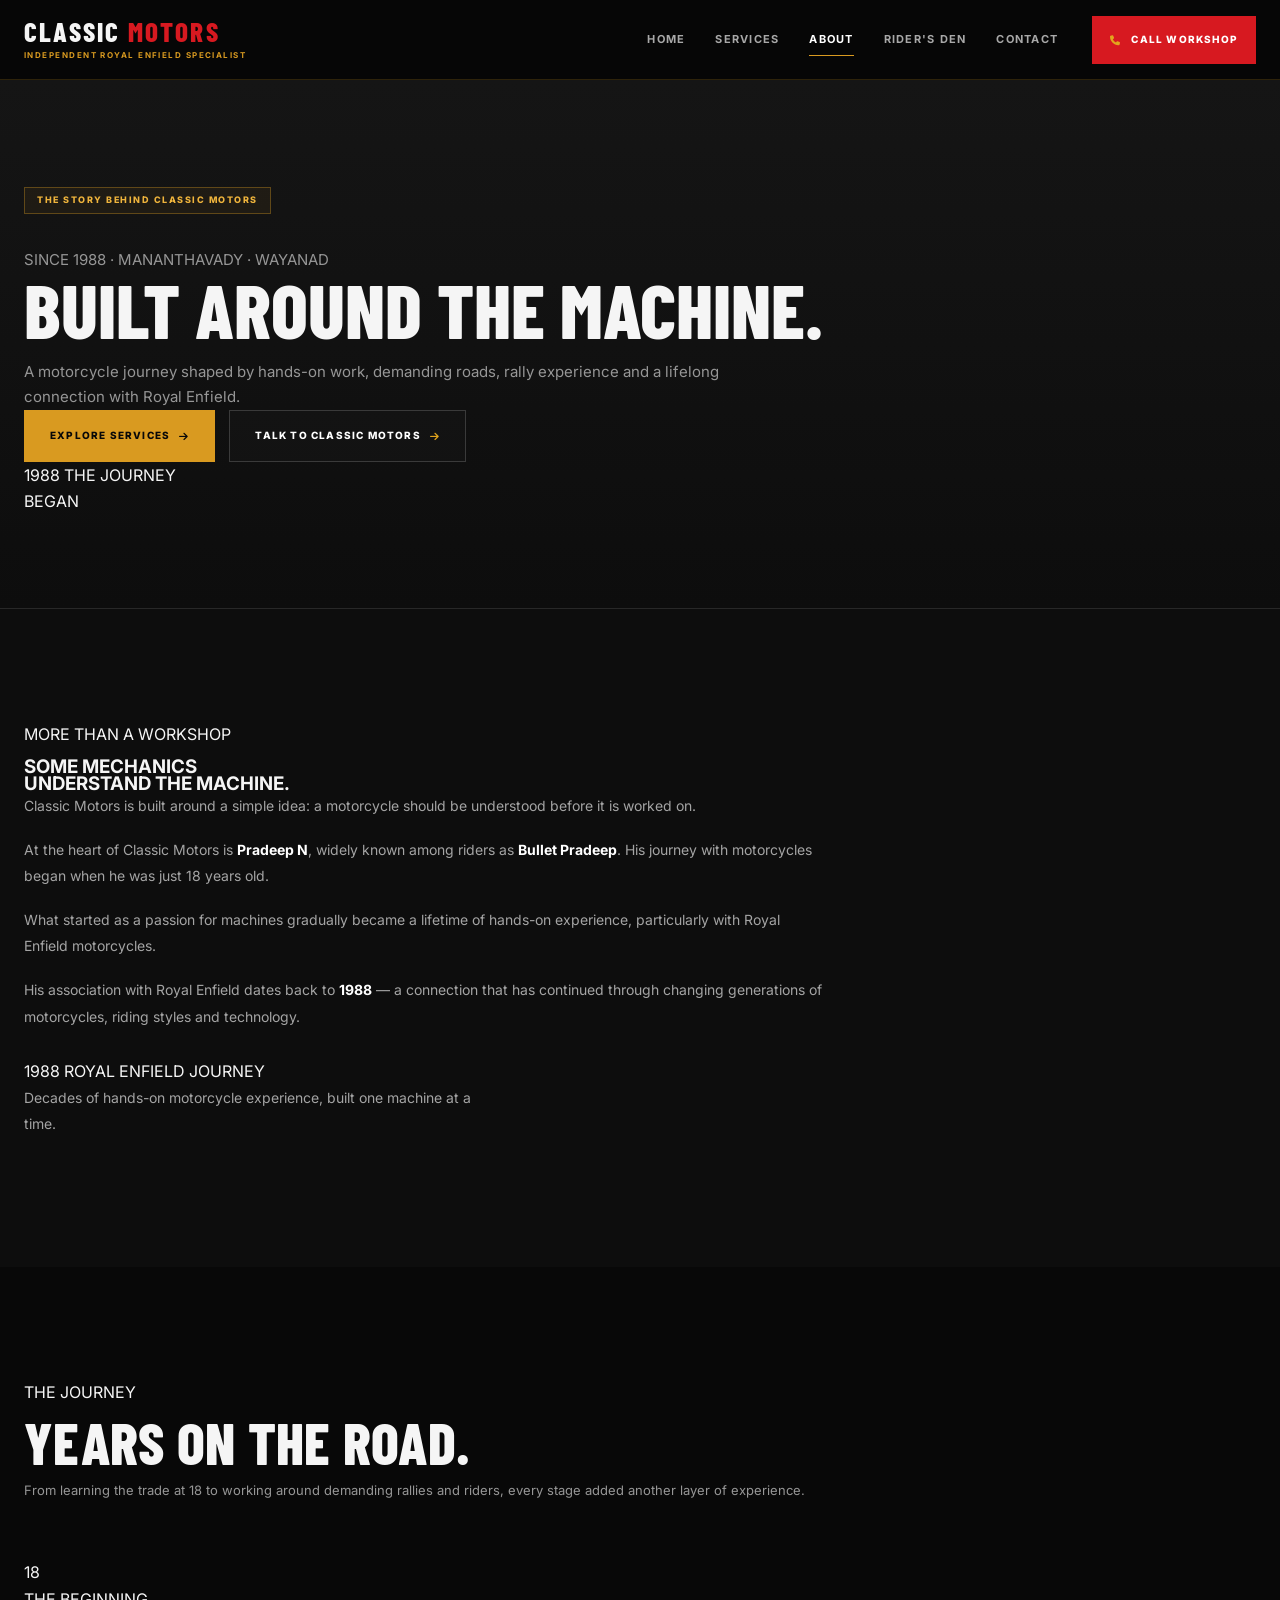
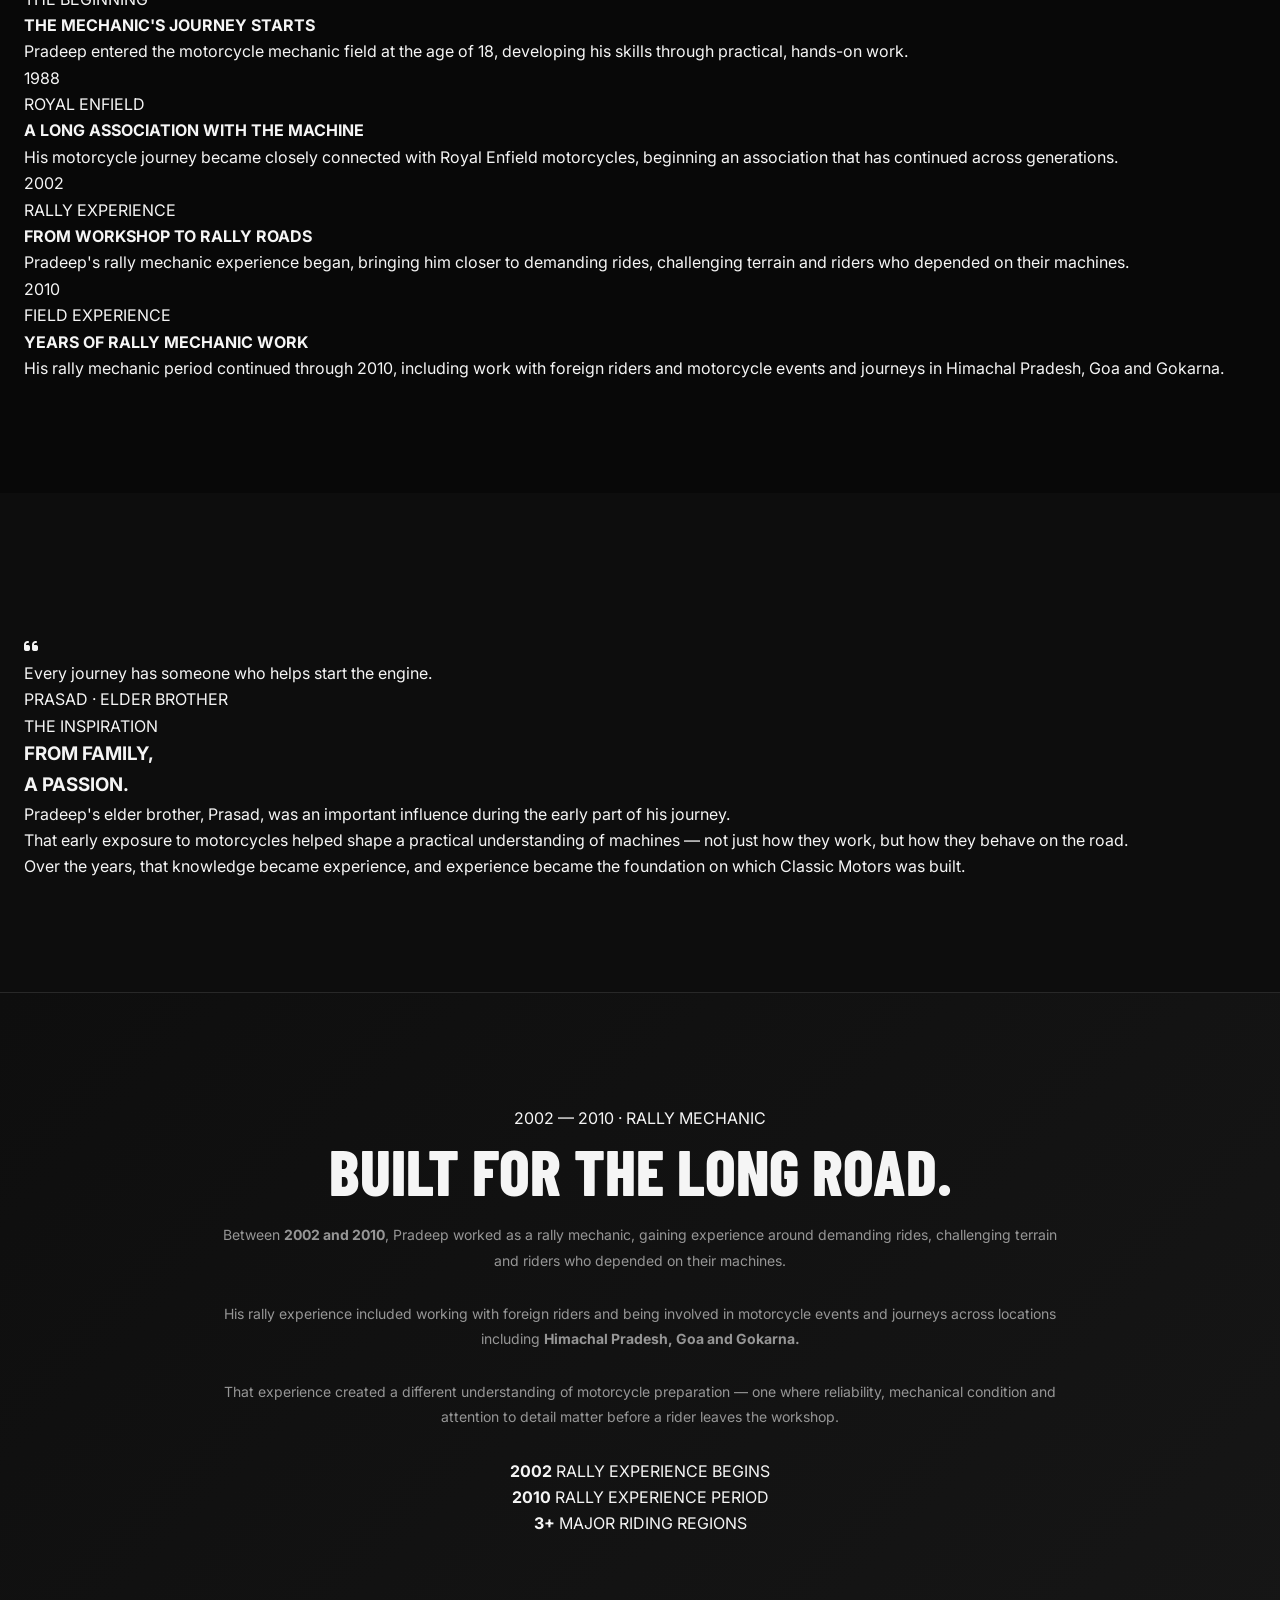
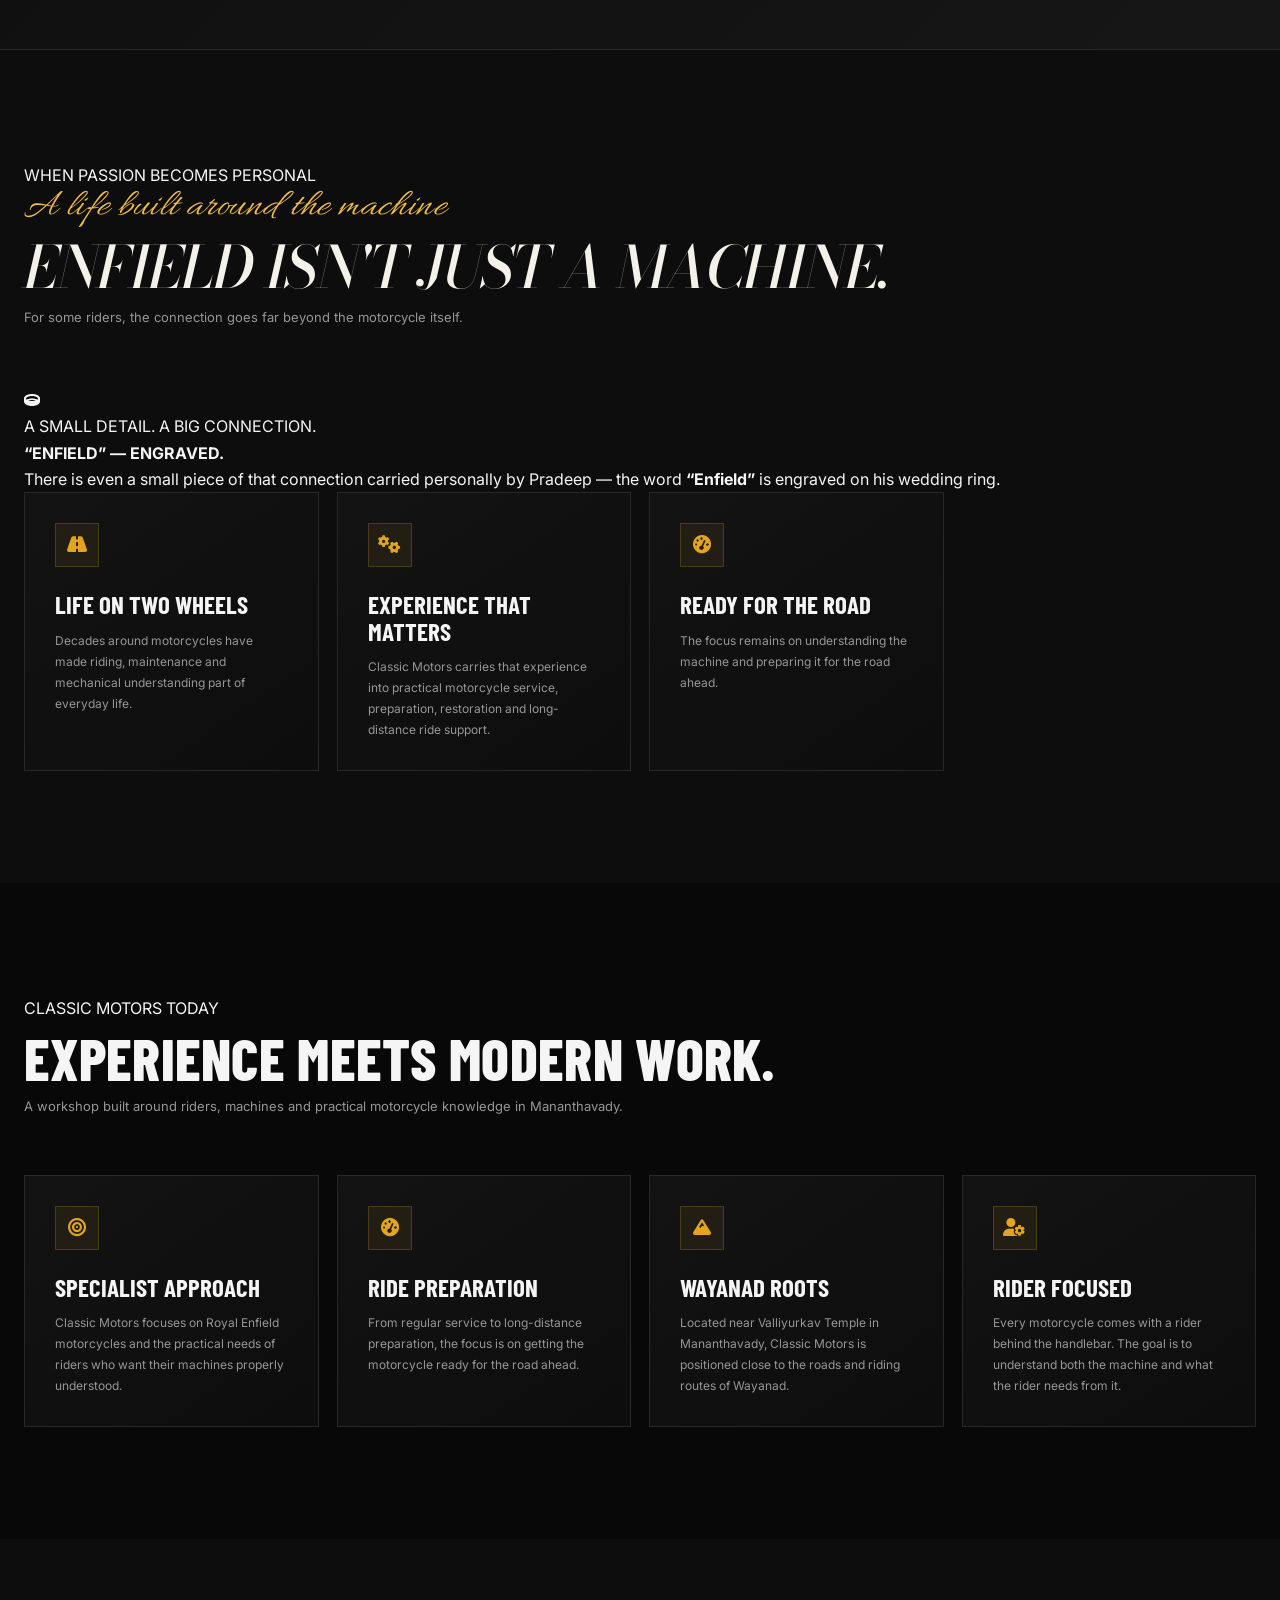
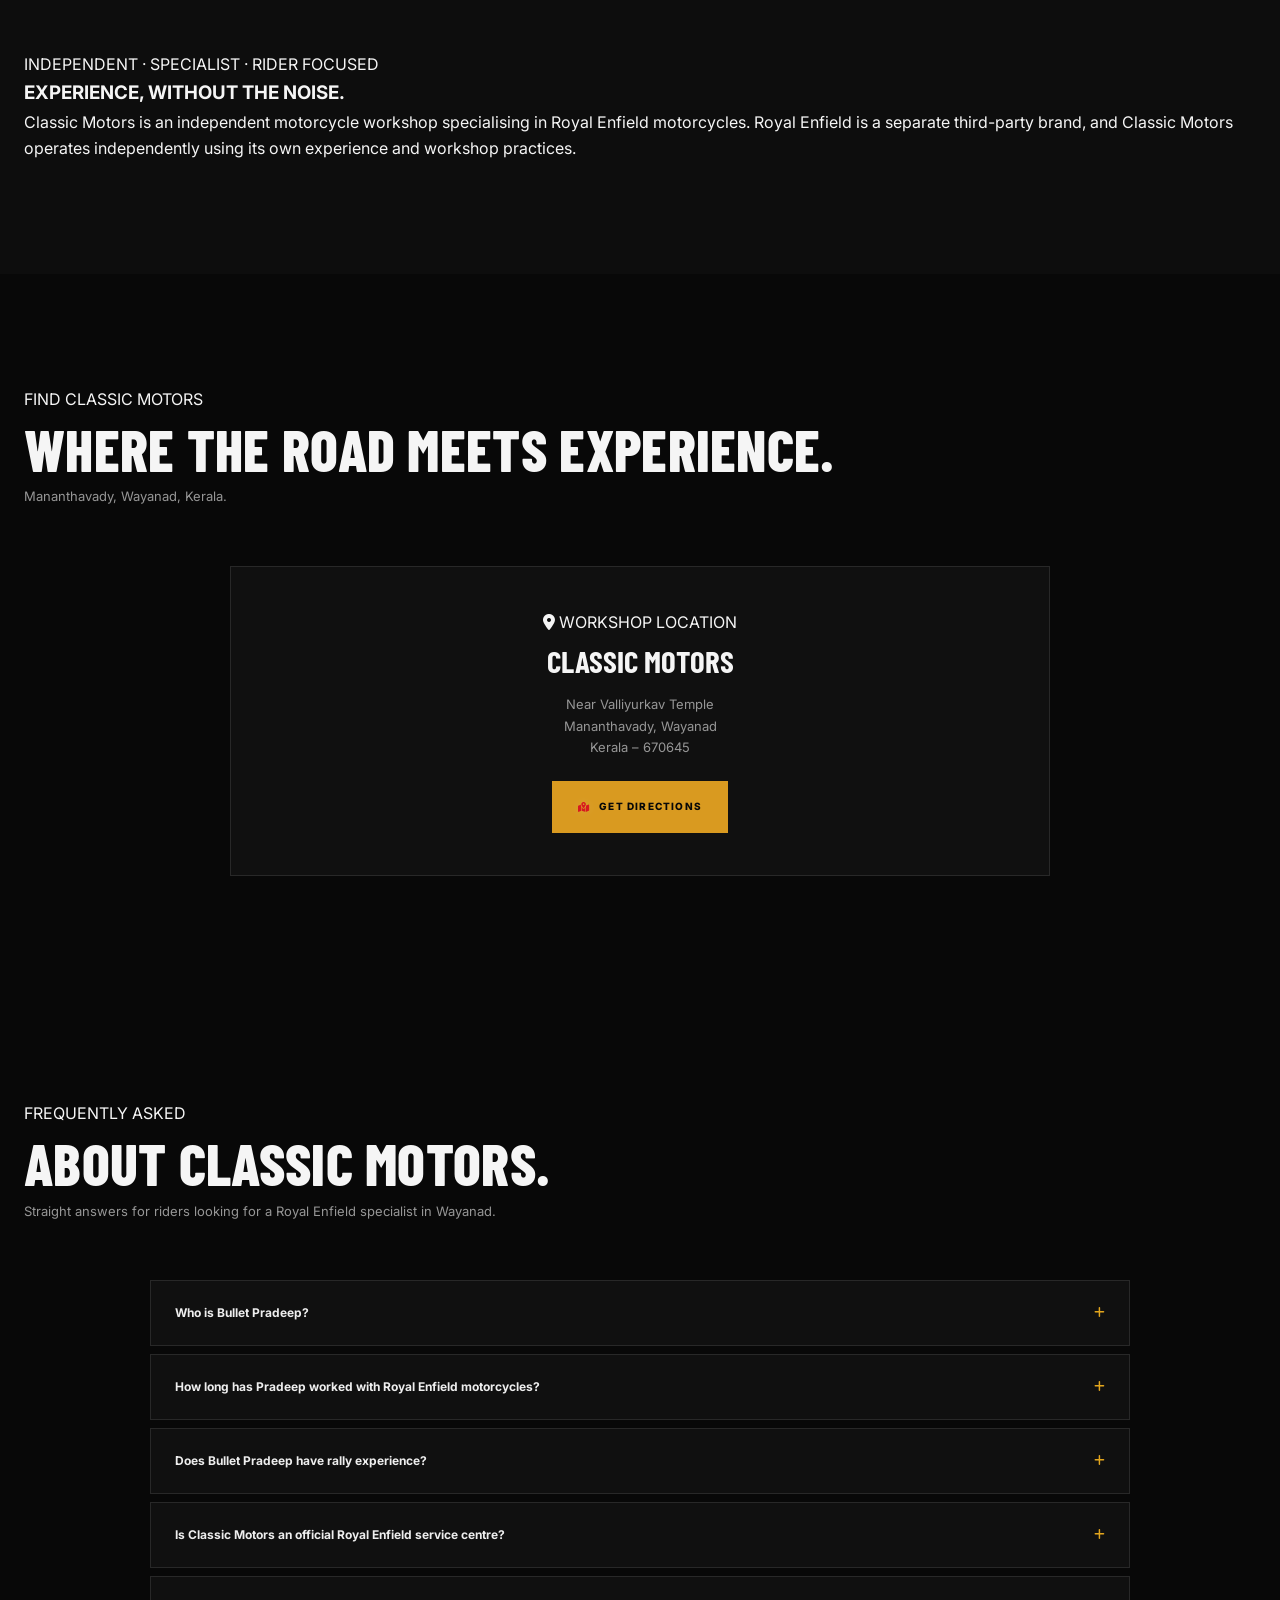
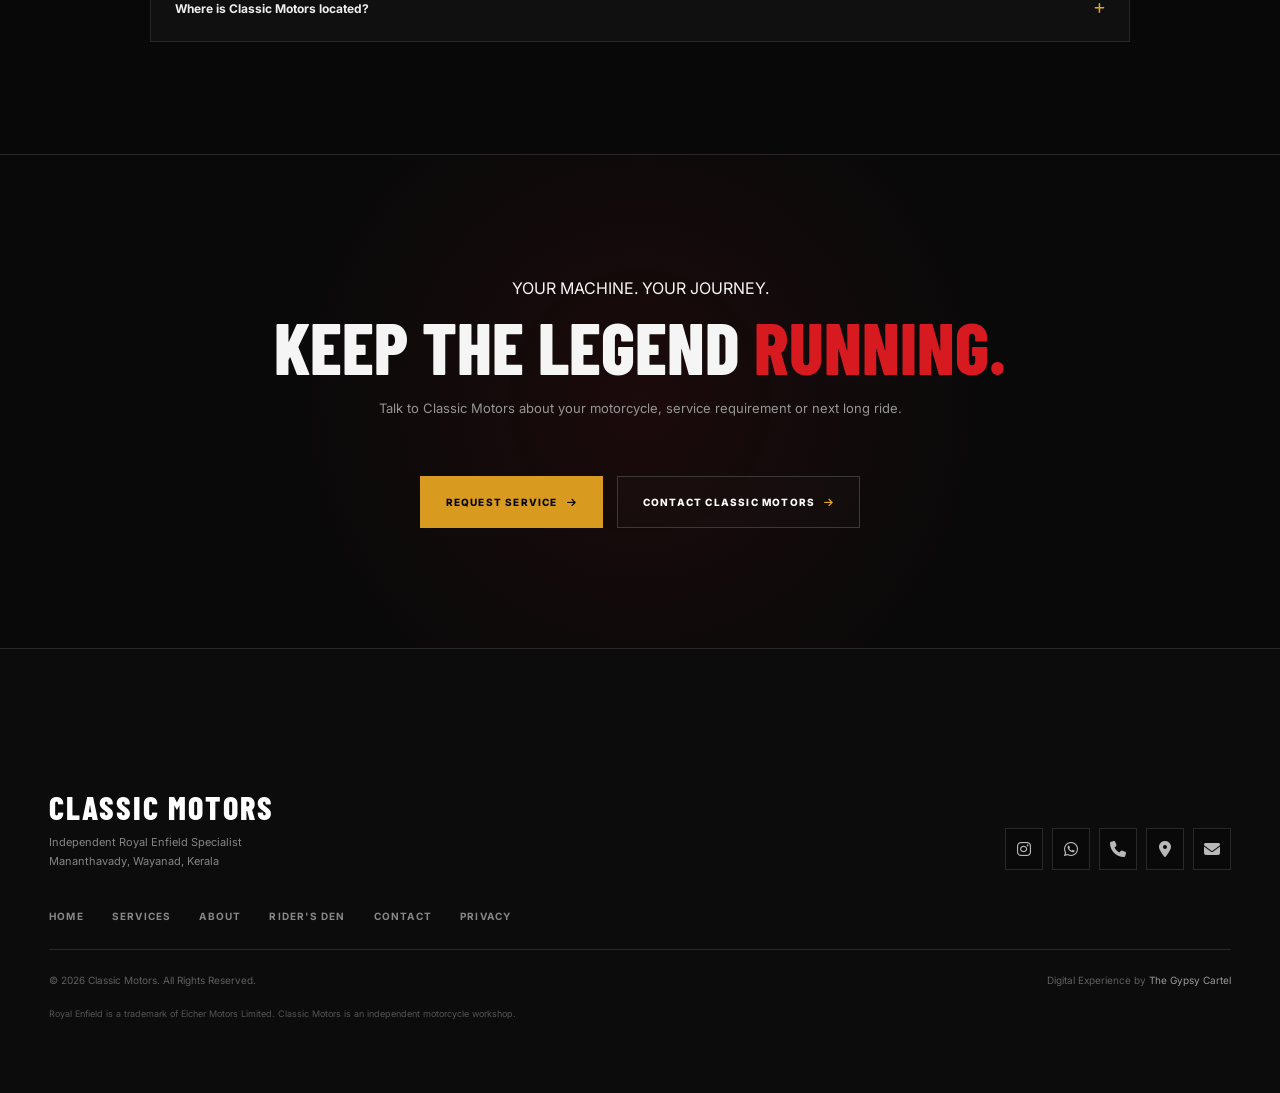
==== commit 48473dfa: "Update index.html" ====
--- a/about/index.html
+++ b/about/index.html
@@ -137,14 +137,10 @@
         </ul>
     </nav>
 
-    <a
-        href="https://wa.me/919447433965"
-        class="cta-btn"
-        target="_blank"
-        rel="noopener noreferrer">
-        <i class="fa-brands fa-whatsapp"></i>
-        TALK TO US
-    </a>
+    <a class="cta-btn header-call-btn" href="tel:+919447433965">
+    <i class="fa-solid fa-phone"></i>
+    CALL WORKSHOP
+  </a>
 
     <button
         class="mobile-menu-btn"
@@ -180,8 +176,8 @@
                     </p>
 
                     <div class="hero-btns">
-                        <a href="../services/" class="btn primary-btn">EXPLORE SERVICES</a>
-                        <a href="../contact/" class="btn secondary-btn">TALK TO CLASSIC MOTORS</a>
+                        <a href="../services/" class="btn primary-btn">EXPLORE SERVICES <i class="fa-solid fa-arrow-right" aria-hidden="true"></i></a>
+                        <a href="../contact/" class="btn secondary-btn">TALK TO CLASSIC MOTORS <i class="fa-solid fa-arrow-right" aria-hidden="true"></i></a>
                     </div>
                 </div>
 
@@ -441,7 +437,8 @@
 
             <div class="section-title reveal">
                 <span class="section-kicker">WHEN PASSION BECOMES PERSONAL</span>
-                <h3>ENFIELD ISN'T JUST A MACHINE.</h3>
+                <div class="about-script-note">A life built around the machine</div>
+      <h3 class="about-script-heading">ENFIELD ISN'T JUST A MACHINE.</h3>
                 <p>
                     For some riders, the connection goes far beyond the motorcycle itself.
                 </p>
@@ -727,11 +724,11 @@
             <div class="hero-btns">
                 <a href="../services/#service-request" class="btn primary-btn">
                     REQUEST SERVICE
-                </a>
+                 <i class="fa-solid fa-arrow-right" aria-hidden="true"></i></a>
 
                 <a href="../contact/" class="btn secondary-btn">
                     CONTACT CLASSIC MOTORS
-                </a>
+                 <i class="fa-solid fa-arrow-right" aria-hidden="true"></i></a>
             </div>
 
         </div>
--- a/style.css
+++ b/style.css
@@ -4,7 +4,7 @@
    Black • Charcoal • Metallic • Red • Controlled Yellow
    ========================================================= */
 
-@import url('https://fonts.googleapis.com/css2?family=Barlow+Condensed:wght@400;500;600;700;800;900&family=Inter:wght@400;500;600;700;800&display=swap');
+@import url('https://fonts.googleapis.com/css2?family=Allura&family=Barlow+Condensed:wght@400;500;600;700;800;900&family=Bodoni+Moda:opsz,wght@6..96,500&family=Inter:wght@400;500;600;700;800&display=swap');
 
 :root{
   --bg-black:#080808;
@@ -1052,3 +1052,596 @@
   background:#090909;
   color:#aaa;
 }
+
+
+/* =========================================================
+   CLASSIC MOTORS — FINAL PREMIUM POLISH
+   Royal Enfield-inspired editorial rhythm, original branding
+   ========================================================= */
+
+:root{
+  --accent-red:#d71920;
+  --accent-yellow:#e2a51d;
+  --accent-gold:#f0bd45;
+  --accent-green:#25d366;
+  --ink:#f7f7f5;
+  --ink-soft:#c8c8c5;
+  --panel:#101010;
+  --line:#292929;
+  --display:'Barlow Condensed',Arial Narrow,sans-serif;
+  --editorial:'Bodoni Moda',Georgia,serif;
+  --script:'Allura',cursive;
+}
+
+/* ----- Global alignment ----- */
+html{
+  scroll-padding-top:116px;
+}
+body{
+  min-width:320px;
+}
+.container,
+.footer-inner{
+  width:min(calc(100% - 48px),1240px);
+  margin-inline:auto;
+}
+main{
+  position:relative;
+  z-index:1;
+}
+section{
+  position:relative;
+}
+section:not(.hero):not(.page-header){
+  overflow:clip;
+}
+
+/* ----- Header: stable, balanced, never colliding with hero ----- */
+header{
+  position:sticky;
+  top:0;
+  z-index:1000;
+  min-height:80px;
+  padding:0 max(24px,calc((100vw - 1340px)/2));
+  display:flex;
+  align-items:center;
+  gap:34px;
+  background:rgba(7,7,7,.96);
+  border-bottom:1px solid rgba(226,165,29,.18);
+  backdrop-filter:blur(18px);
+  -webkit-backdrop-filter:blur(18px);
+}
+.logo-container{
+  flex:0 0 auto;
+  min-width:270px;
+}
+.logo-container h1{
+  margin:0;
+  line-height:.88;
+}
+.logo-container .subtitle{
+  margin-top:7px;
+  line-height:1;
+}
+nav[aria-label="Primary Navigation"]{
+  margin-left:auto;
+}
+.nav-links{
+  display:flex;
+  align-items:center;
+  justify-content:flex-end;
+  gap:30px;
+}
+.nav-links a{
+  white-space:nowrap;
+}
+.cta-btn{
+  flex:0 0 auto;
+  min-width:158px;
+  min-height:48px;
+  display:inline-flex;
+  align-items:center;
+  justify-content:center;
+  gap:10px;
+  white-space:nowrap;
+}
+.header-call-btn i{
+  color:var(--accent-yellow);
+  transition:transform .35s cubic-bezier(.2,.8,.2,1);
+}
+.header-call-btn:hover i{
+  transform:translateX(3px) rotate(-8deg);
+}
+
+/* ----- Hero / page-header collision fix ----- */
+.hero{
+  min-height:calc(100svh - 80px);
+  padding:112px 0 100px;
+  display:flex;
+  align-items:center;
+}
+.hero-content{
+  padding-top:0;
+}
+.hero .badge,
+.page-header .badge{
+  margin-bottom:34px;
+  position:relative;
+  z-index:2;
+}
+.page-header{
+  padding:116px 0 94px;
+  min-height:460px;
+  display:flex;
+  align-items:center;
+}
+.page-header-grid{
+  width:100%;
+  align-items:end;
+}
+.page-header h2{
+  margin-top:0;
+}
+.page-header-meta{
+  align-self:end;
+  margin-bottom:10px;
+}
+.page-header-meta span{
+  display:block;
+}
+.page-header-meta strong{
+  display:block;
+  line-height:.9;
+}
+
+/* ----- Editorial section rhythm ----- */
+.story-section,
+.services-content,
+.highlights,
+.rally-section,
+.contact-section,
+.rooms-section,
+.privacy-content{
+  padding-block:112px;
+}
+.section-title{
+  max-width:900px;
+  margin-bottom:58px;
+}
+.section-title h3,
+.story-content h3,
+.rally-copy h3{
+  line-height:.94;
+  margin-top:10px;
+}
+.grid-cards{
+  gap:18px;
+}
+.card{
+  min-height:230px;
+  padding:30px;
+  display:flex;
+  flex-direction:column;
+  justify-content:flex-start;
+}
+.card > i{
+  width:44px;
+  height:44px;
+  display:grid;
+  place-items:center;
+  margin-bottom:24px;
+  font-size:18px;
+  color:var(--accent-yellow);
+  background:rgba(226,165,29,.08);
+  border:1px solid rgba(226,165,29,.22);
+}
+.card h4{
+  line-height:1.05;
+  margin-bottom:12px;
+}
+
+/* ----- About: subtle hand-written editorial accent ----- */
+.about-script-note{
+  margin-bottom:10px;
+  font-family:var(--script);
+  font-style:italic;
+  font-size:clamp(28px,3vw,42px);
+  line-height:1;
+  letter-spacing:.01em;
+  color:var(--accent-gold);
+}
+.about-script-heading{
+  position:relative;
+  font-family:var(--editorial),Georgia,serif !important;
+  font-style:italic;
+  font-weight:500 !important;
+  letter-spacing:-.025em !important;
+  text-transform:none !important;
+  line-height:1.05 !important;
+  color:#f4f1e9 !important;
+}
+.about-script-heading span{
+  color:var(--accent-red);
+}
+
+/* ----- Buttons: every action has motion + visible coloured icon ----- */
+.btn,
+.cta-btn,
+.room-book-btn,
+.ota-btn,
+.form-submit-btn{
+  position:relative;
+  isolation:isolate;
+  overflow:hidden;
+  transform:translateZ(0);
+  transition:
+    transform .32s cubic-bezier(.2,.8,.2,1),
+    box-shadow .32s ease,
+    border-color .32s ease,
+    background-color .32s ease,
+    color .32s ease;
+}
+.btn::before,
+.cta-btn::before,
+.room-book-btn::before,
+.ota-btn::before,
+.form-submit-btn::before{
+  content:"";
+  position:absolute;
+  inset:0 auto 0 -120%;
+  width:75%;
+  background:linear-gradient(100deg,transparent,rgba(255,255,255,.18),transparent);
+  transform:skewX(-18deg);
+  transition:left .65s cubic-bezier(.2,.8,.2,1);
+  pointer-events:none;
+  z-index:-1;
+}
+.btn:hover::before,
+.cta-btn:hover::before,
+.room-book-btn:hover::before,
+.ota-btn:hover::before,
+.form-submit-btn:hover::before{
+  left:145%;
+}
+.btn:hover,
+.cta-btn:hover,
+.room-book-btn:hover,
+.ota-btn:hover,
+.form-submit-btn:hover{
+  transform:translateY(-3px);
+  box-shadow:0 12px 30px rgba(0,0,0,.34);
+}
+.btn:active,
+.cta-btn:active,
+.room-book-btn:active,
+.ota-btn:active,
+.form-submit-btn:active{
+  transform:translateY(-1px) scale(.985);
+}
+.btn i,
+.cta-btn i,
+.room-book-btn i,
+.ota-btn i,
+.form-submit-btn i{
+  transition:transform .32s cubic-bezier(.2,.8,.2,1),color .25s ease;
+}
+.btn:hover i,
+.cta-btn:hover i,
+.room-book-btn:hover i,
+.ota-btn:hover i,
+.form-submit-btn:hover i{
+  transform:translateX(4px);
+}
+.btn[href^="tel:"] i,
+.cta-btn[href^="tel:"] i{
+  color:var(--accent-yellow);
+}
+.btn[href*="wa.me"] i,
+.cta-btn[href*="wa.me"] i,
+.room-book-btn[href*="wa.me"] i{
+  color:var(--accent-green);
+}
+.btn[href*="share.google"] i{
+  color:var(--accent-red);
+}
+.secondary-btn i,
+.ota-btn i{
+  color:var(--accent-yellow);
+}
+.primary-btn i{
+  filter:drop-shadow(0 0 5px rgba(255,255,255,.12));
+}
+
+/* CTA hierarchy */
+.primary-btn{
+  min-height:52px;
+  padding:0 25px;
+}
+.secondary-btn{
+  min-height:52px;
+  padding:0 25px;
+}
+.hero-btns{
+  display:flex;
+  flex-wrap:wrap;
+  gap:14px;
+  align-items:center;
+}
+.hero-btns .btn{
+  flex:0 0 auto;
+}
+
+/* ----- Service / contact / forms ----- */
+.service-form-wrapper,
+.contact-grid,
+.editorial-split{
+  align-items:stretch;
+}
+.service-form-card,
+.service-form-info,
+.contact-card,
+.channel-card{
+  min-width:0;
+}
+.form-row{
+  align-items:start;
+}
+input,select,textarea{
+  width:100%;
+  min-width:0;
+}
+.form-submit-btn{
+  min-height:54px;
+  display:inline-flex;
+  align-items:center;
+  justify-content:center;
+  gap:10px;
+}
+
+/* ----- Contact cards: equal height and clean internal rhythm ----- */
+.contact-grid{
+  display:grid;
+  grid-template-columns:repeat(3,minmax(0,1fr));
+  gap:18px;
+}
+.contact-card{
+  min-height:330px;
+  display:flex;
+  flex-direction:column;
+}
+.contact-card .card-actions{
+  margin-top:auto;
+  display:flex;
+  flex-wrap:wrap;
+  gap:10px;
+}
+.contact-card .btn{
+  min-height:48px;
+}
+
+/* ----- Rider's Den: room cards, no artificial numbering ----- */
+.rooms-grid{
+  align-items:stretch;
+}
+.room-card{
+  min-width:0;
+  display:flex;
+  flex-direction:column;
+}
+.room-card .room-content{
+  flex:1;
+  display:flex;
+  flex-direction:column;
+}
+.room-card .room-actions{
+  margin-top:auto;
+}
+.room-book-btn{
+  min-height:46px;
+  display:inline-flex;
+  align-items:center;
+  justify-content:center;
+  gap:8px;
+}
+.amenity-grid{
+  align-items:stretch;
+}
+.amenity-card{
+  min-height:210px;
+}
+
+/* ----- FAQ: stable spacing and icon alignment ----- */
+.faq-list{
+  max-width:980px;
+  margin-inline:auto;
+}
+.faq-list details{
+  position:relative;
+}
+.faq-list summary{
+  min-height:64px;
+  display:flex;
+  align-items:center;
+  justify-content:space-between;
+  gap:20px;
+  padding:18px 24px;
+}
+.faq-list summary i{
+  flex:0 0 auto;
+  color:var(--accent-yellow);
+  transition:transform .3s ease;
+}
+.faq-list details[open] summary i{
+  transform:rotate(45deg);
+}
+
+/* ----- Final CTA: deliberate vertical balance ----- */
+.final-cta{
+  padding:120px 0;
+  text-align:center;
+}
+.final-cta .container{
+  display:flex;
+  flex-direction:column;
+  align-items:center;
+}
+.final-cta h3{
+  max-width:1180px;
+  margin:12px auto 18px;
+}
+.final-cta p{
+  max-width:720px;
+  margin-inline:auto;
+}
+.final-cta .hero-btns{
+  justify-content:center;
+  margin-top:28px;
+}
+
+/* ----- Footer: keep approved footer, refine only alignment ----- */
+footer{
+  margin-top:0;
+}
+.footer-inner{
+  padding-top:78px;
+  padding-bottom:42px;
+}
+.footer-brand,
+.footer-nav,
+.footer-bottom,
+.footer-legal{
+  position:relative;
+}
+.footer-nav{
+  display:flex;
+  flex-wrap:wrap;
+  gap:28px;
+  align-items:center;
+}
+.footer-social{
+  display:flex;
+  justify-content:flex-end;
+  flex-wrap:wrap;
+  gap:9px;
+}
+.footer-social a{
+  display:grid;
+  place-items:center;
+  width:42px;
+  height:42px;
+  color:#b8b8b8;
+  border:1px solid var(--line);
+  transition:transform .3s ease,color .3s ease,border-color .3s ease,background .3s ease;
+}
+.footer-social a:hover{
+  transform:translateY(-3px);
+  color:var(--accent-yellow);
+  border-color:rgba(226,165,29,.5);
+  background:rgba(226,165,29,.05);
+}
+
+/* ----- Mobile ----- */
+@media (max-width:980px){
+  header{
+    gap:18px;
+  }
+  .logo-container{
+    min-width:235px;
+  }
+  .nav-links{
+    gap:18px;
+  }
+  .contact-grid{
+    grid-template-columns:1fr;
+  }
+}
+@media (max-width:760px){
+  html{
+    scroll-padding-top:86px;
+  }
+  .container,
+  .footer-inner{
+    width:min(calc(100% - 32px),1240px);
+  }
+  header{
+    min-height:68px;
+    padding:0 16px;
+  }
+  .logo-container{
+    min-width:0;
+  }
+  .logo-container h1{
+    font-size:28px;
+  }
+  .logo-container .subtitle{
+    font-size:7px;
+    letter-spacing:1.2px;
+  }
+  .hero{
+    min-height:calc(100svh - 68px);
+    padding:88px 0 72px;
+  }
+  .hero .badge,
+  .page-header .badge{
+    margin-bottom:26px;
+  }
+  .page-header{
+    min-height:0;
+    padding:84px 0 70px;
+  }
+  .page-header-grid{
+    display:block;
+  }
+  .page-header-meta{
+    margin-top:42px;
+  }
+  .story-section,
+  .services-content,
+  .highlights,
+  .rally-section,
+  .contact-section,
+  .rooms-section,
+  .privacy-content{
+    padding-block:76px;
+  }
+  .section-title{
+    margin-bottom:38px;
+  }
+  .card{
+    min-height:0;
+    padding:25px;
+  }
+  .hero-btns{
+    width:100%;
+  }
+  .hero-btns .btn{
+    width:100%;
+  }
+  .final-cta{
+    padding:82px 0;
+  }
+  .footer-inner{
+    padding-top:58px;
+  }
+  .footer-social{
+    justify-content:flex-start;
+    margin-top:28px;
+  }
+  .footer-nav{
+    gap:18px 24px;
+    margin-top:28px;
+  }
+}
+
+/* Respect accessibility without losing the visual language. */
+@media (prefers-reduced-motion:reduce){
+  .btn,.cta-btn,.room-book-btn,.ota-btn,.form-submit-btn,
+  .btn::before,.cta-btn::before,.room-book-btn::before,.ota-btn::before,.form-submit-btn::before,
+  .btn i,.cta-btn i,.room-book-btn i,.ota-btn i,.form-submit-btn i,
+  .footer-social a{
+    transition:none !important;
+  }
+  .btn:hover,.cta-btn:hover,.room-book-btn:hover,.ota-btn:hover,.form-submit-btn:hover{
+    transform:none;
+  }
+}
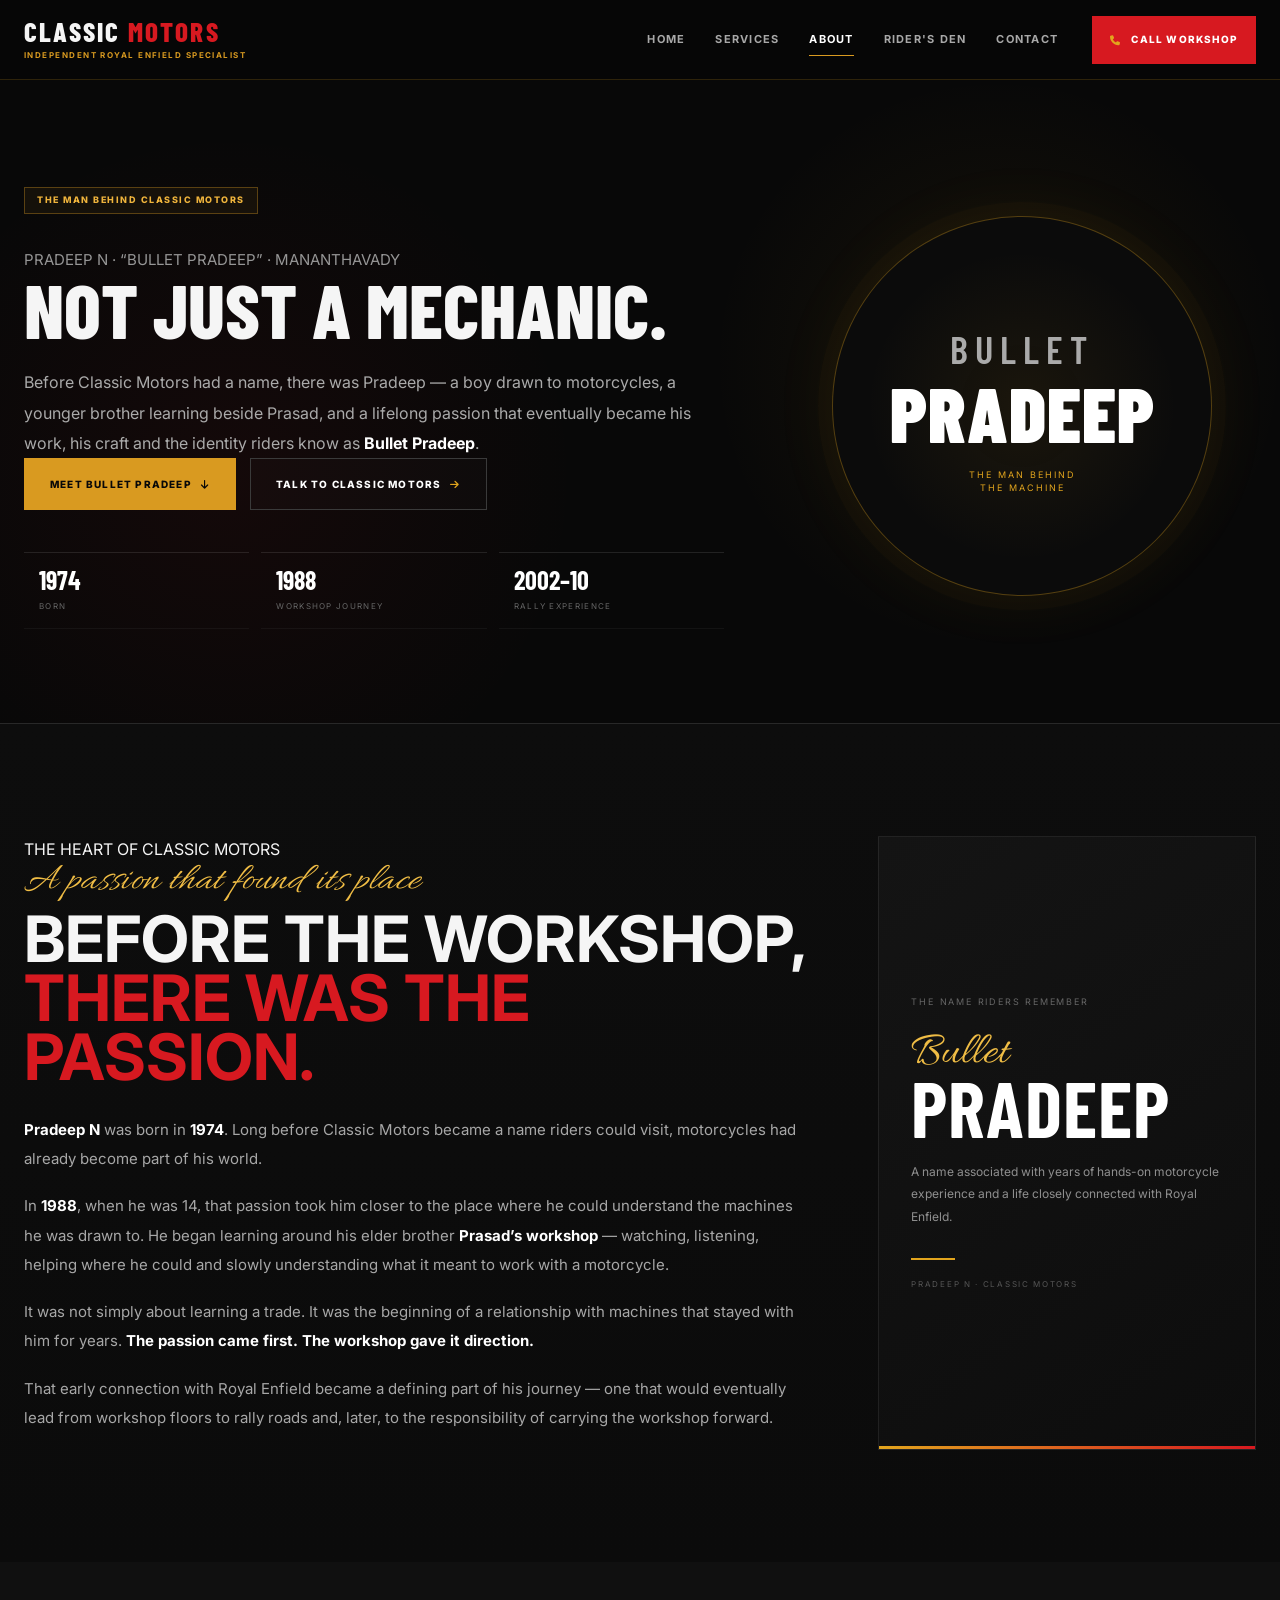
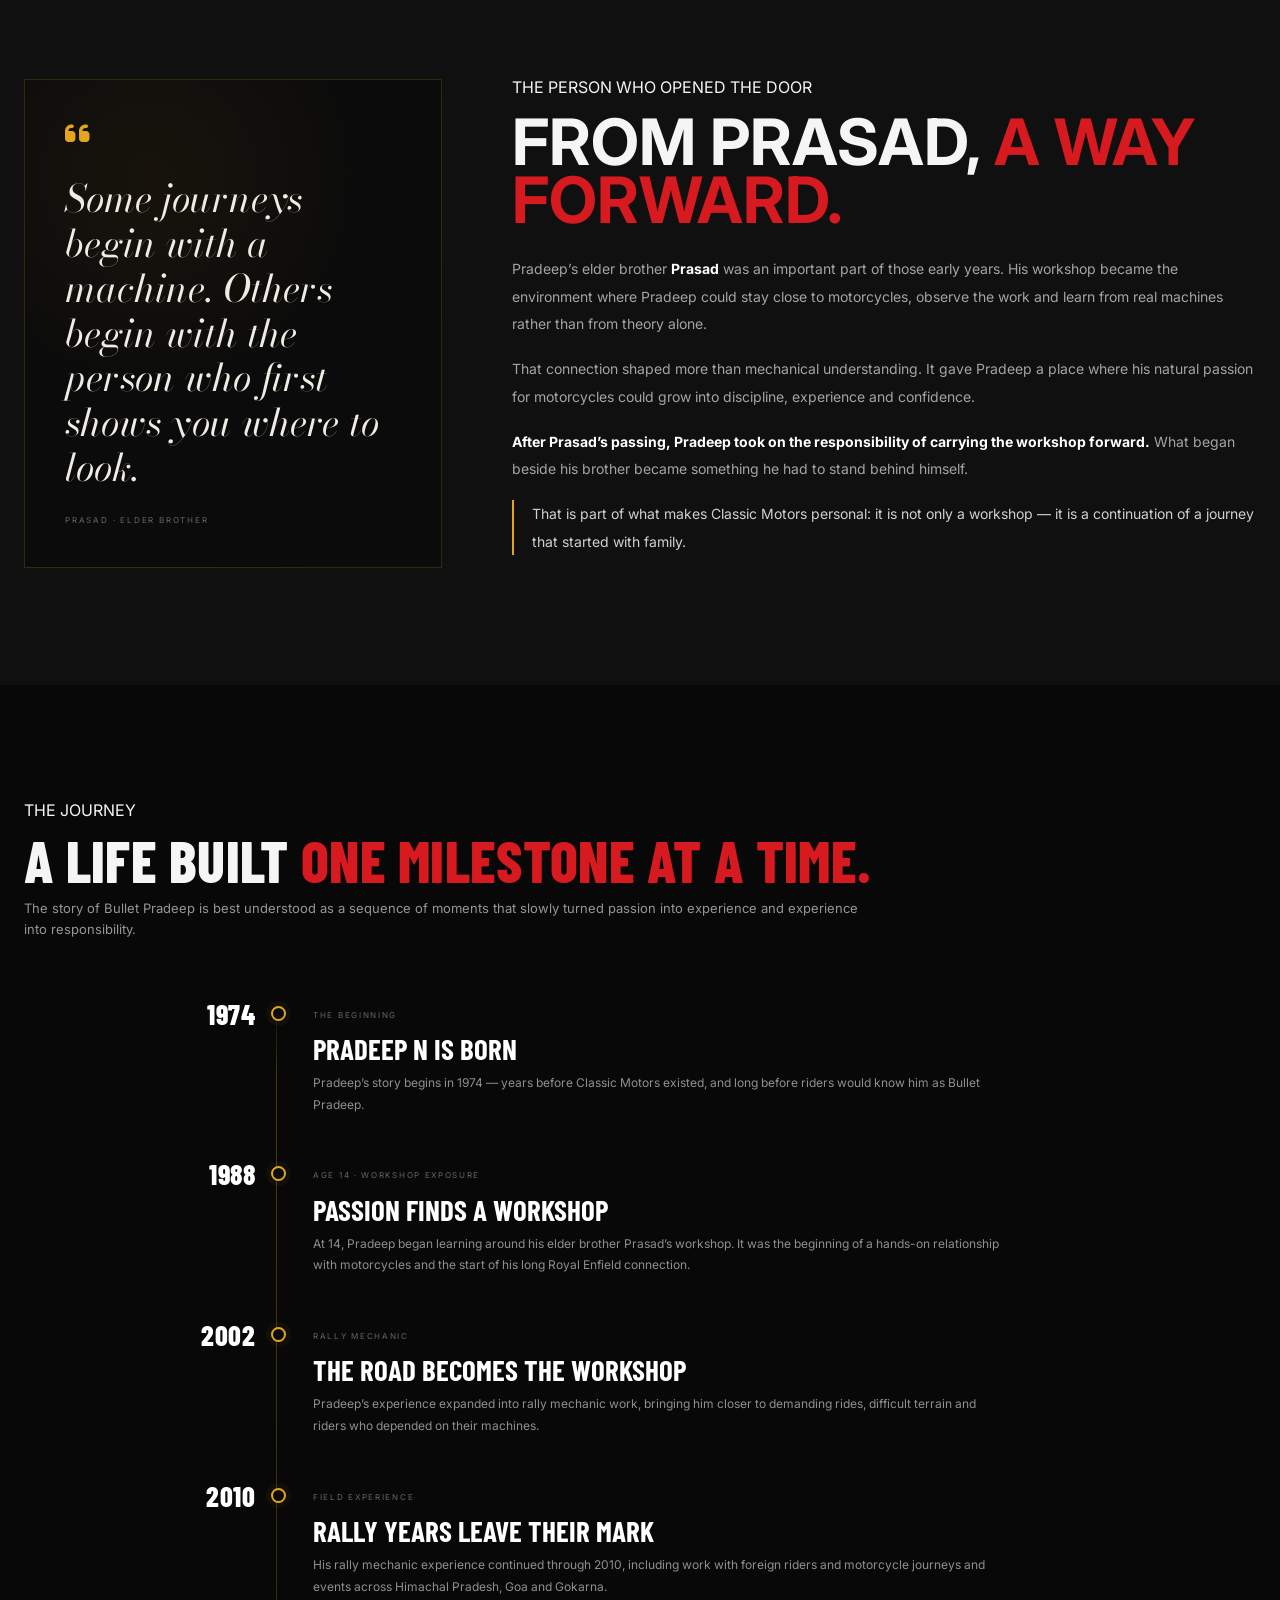
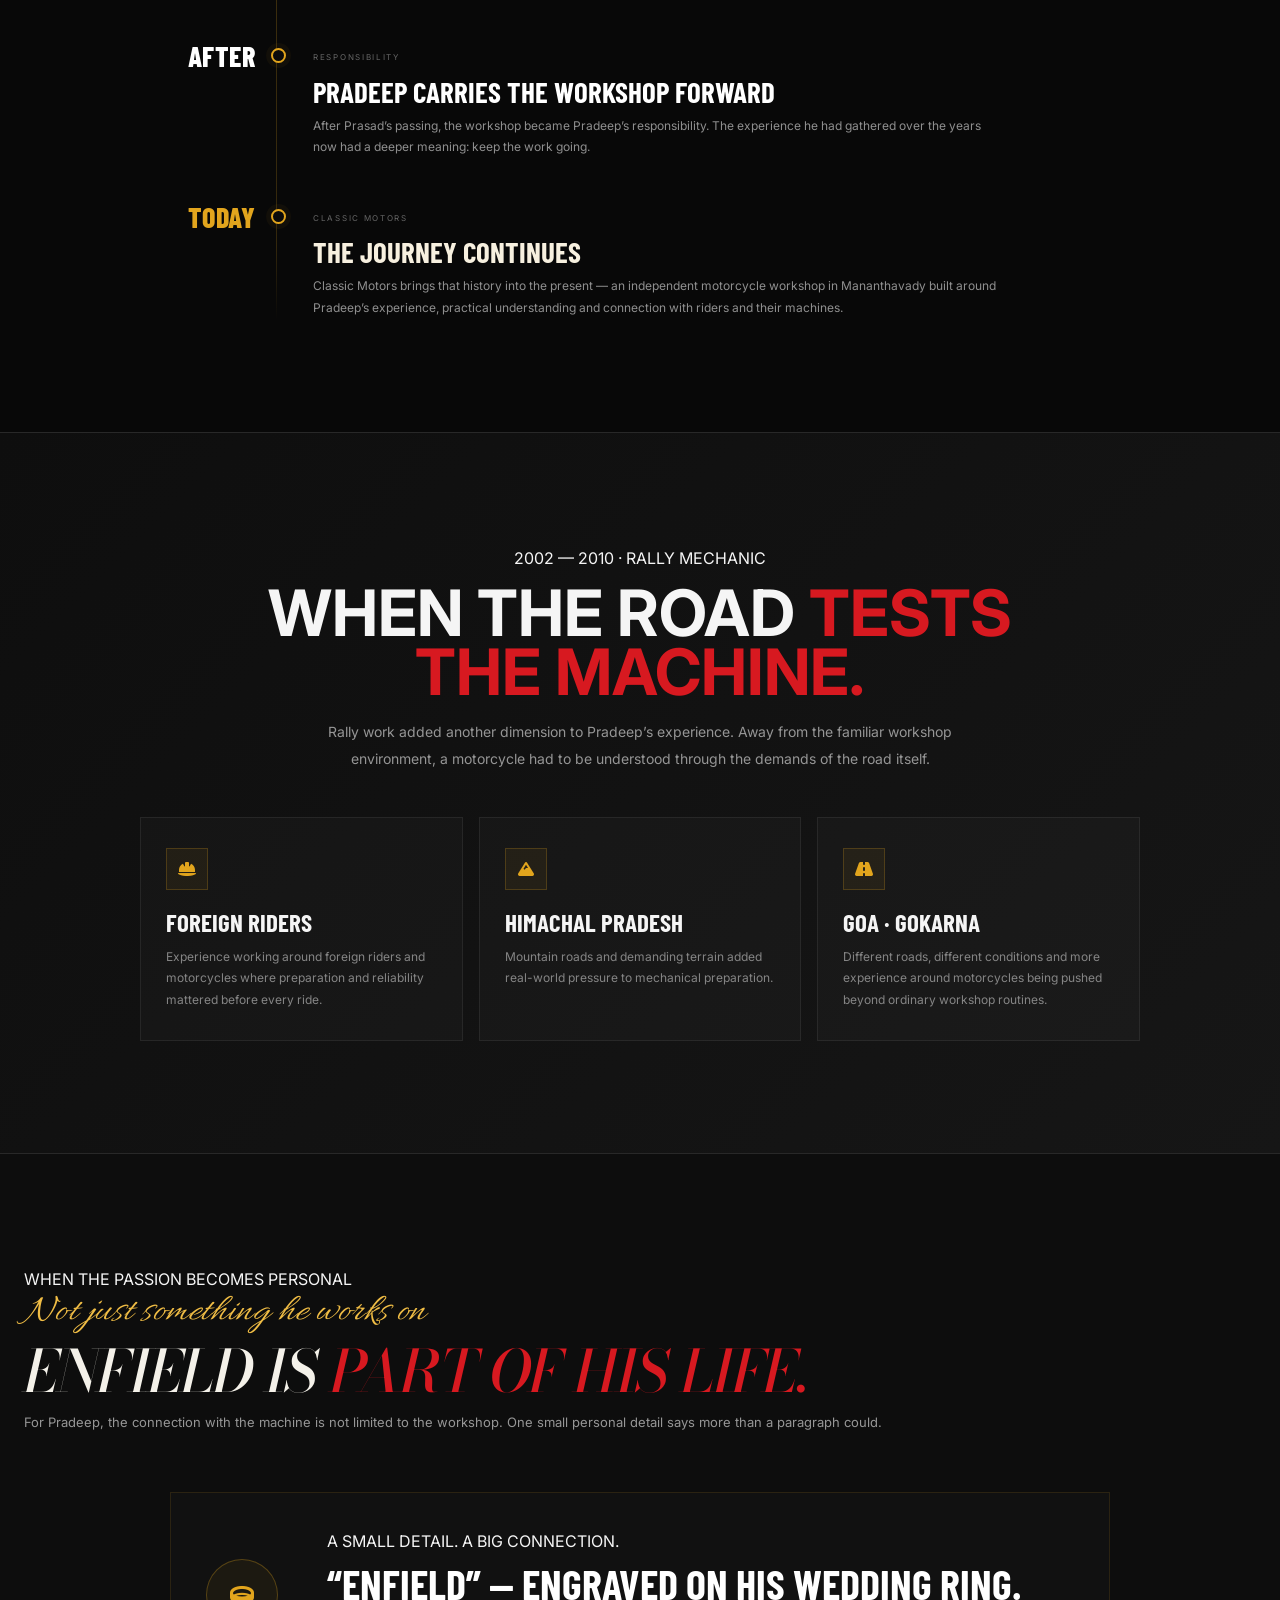
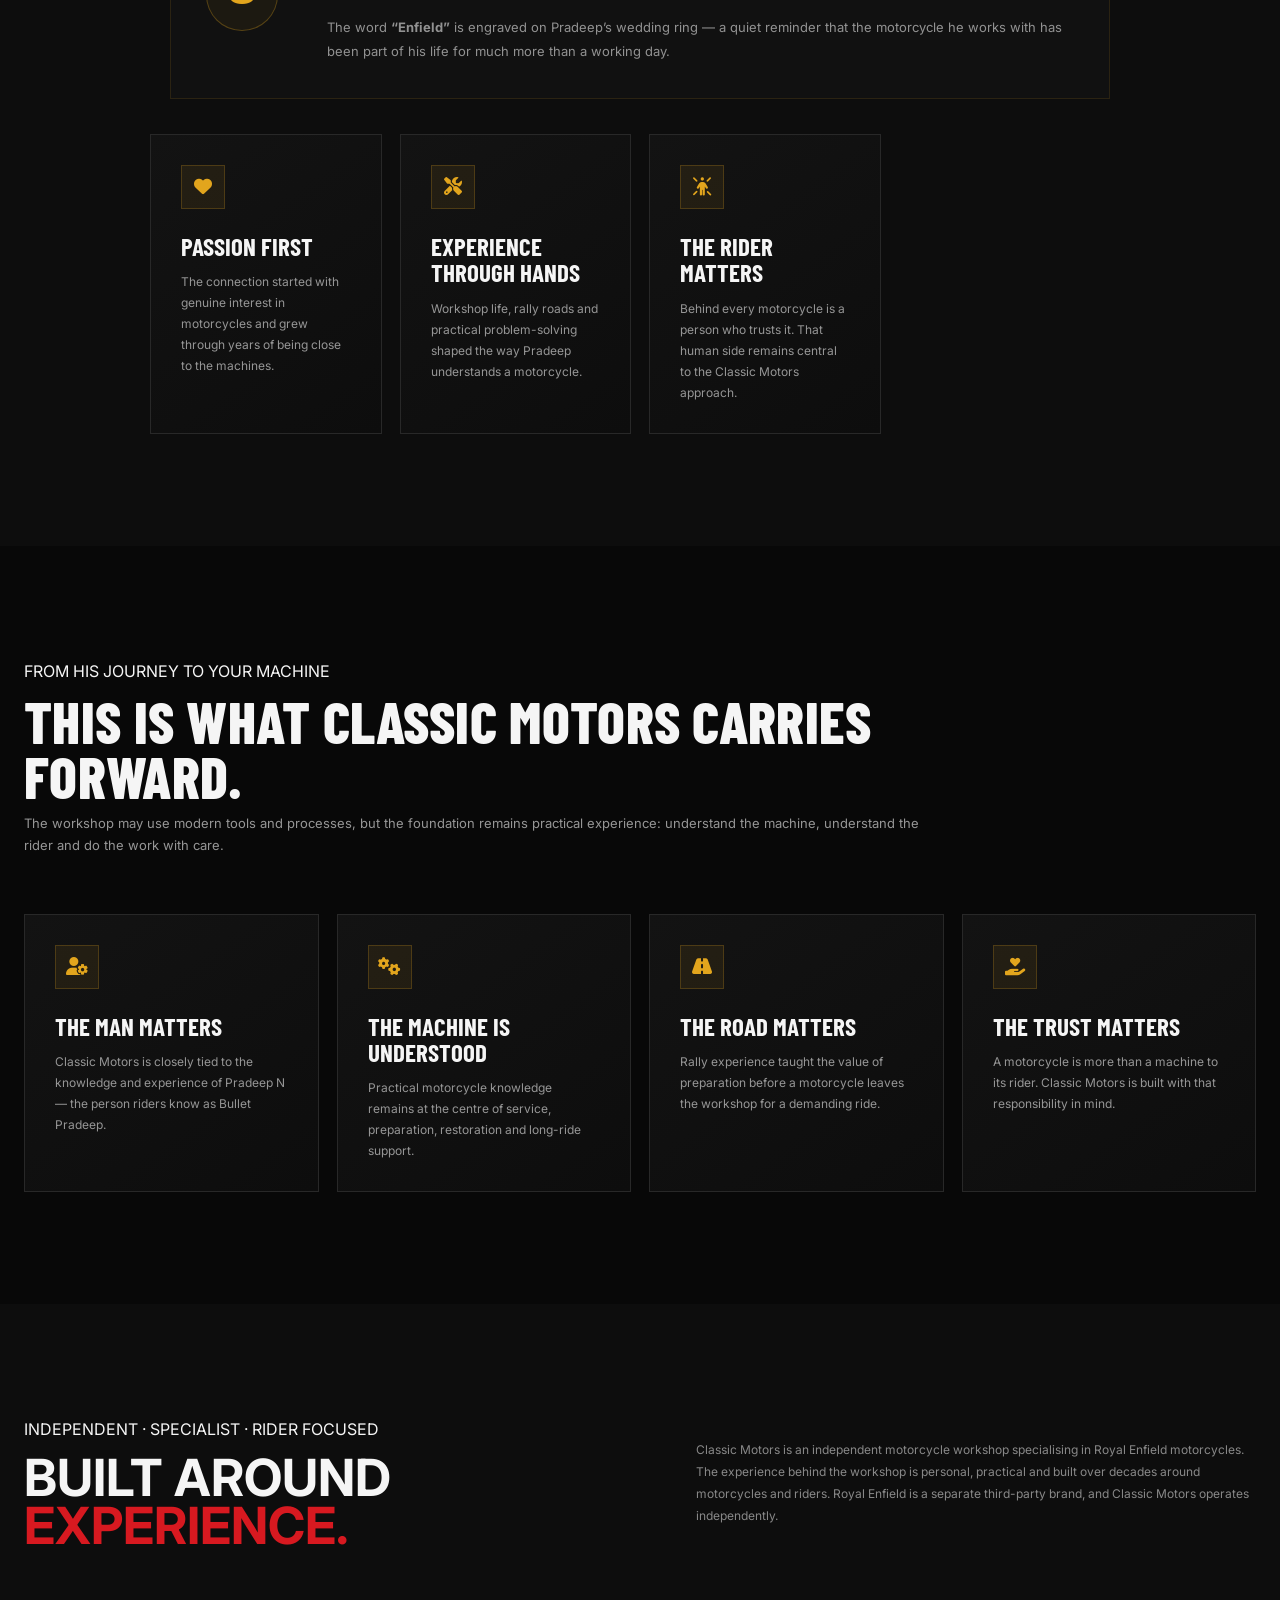
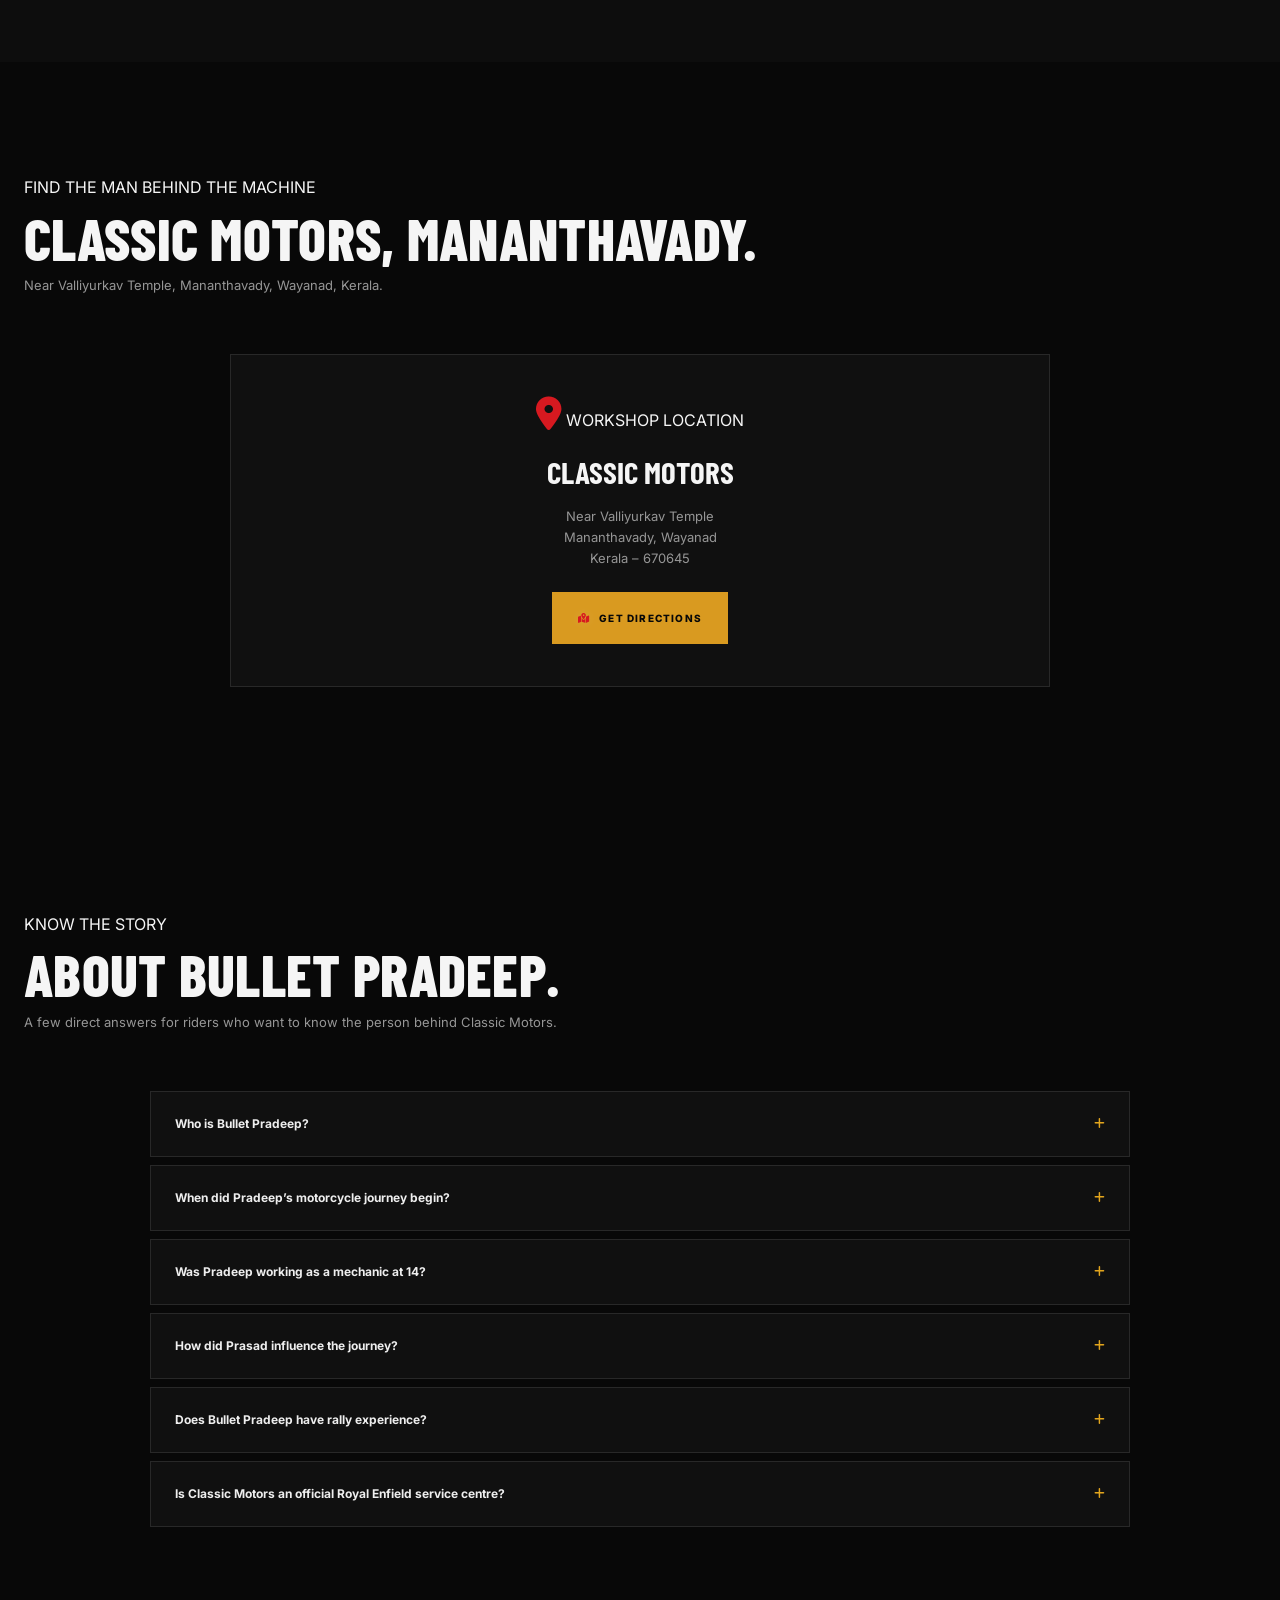
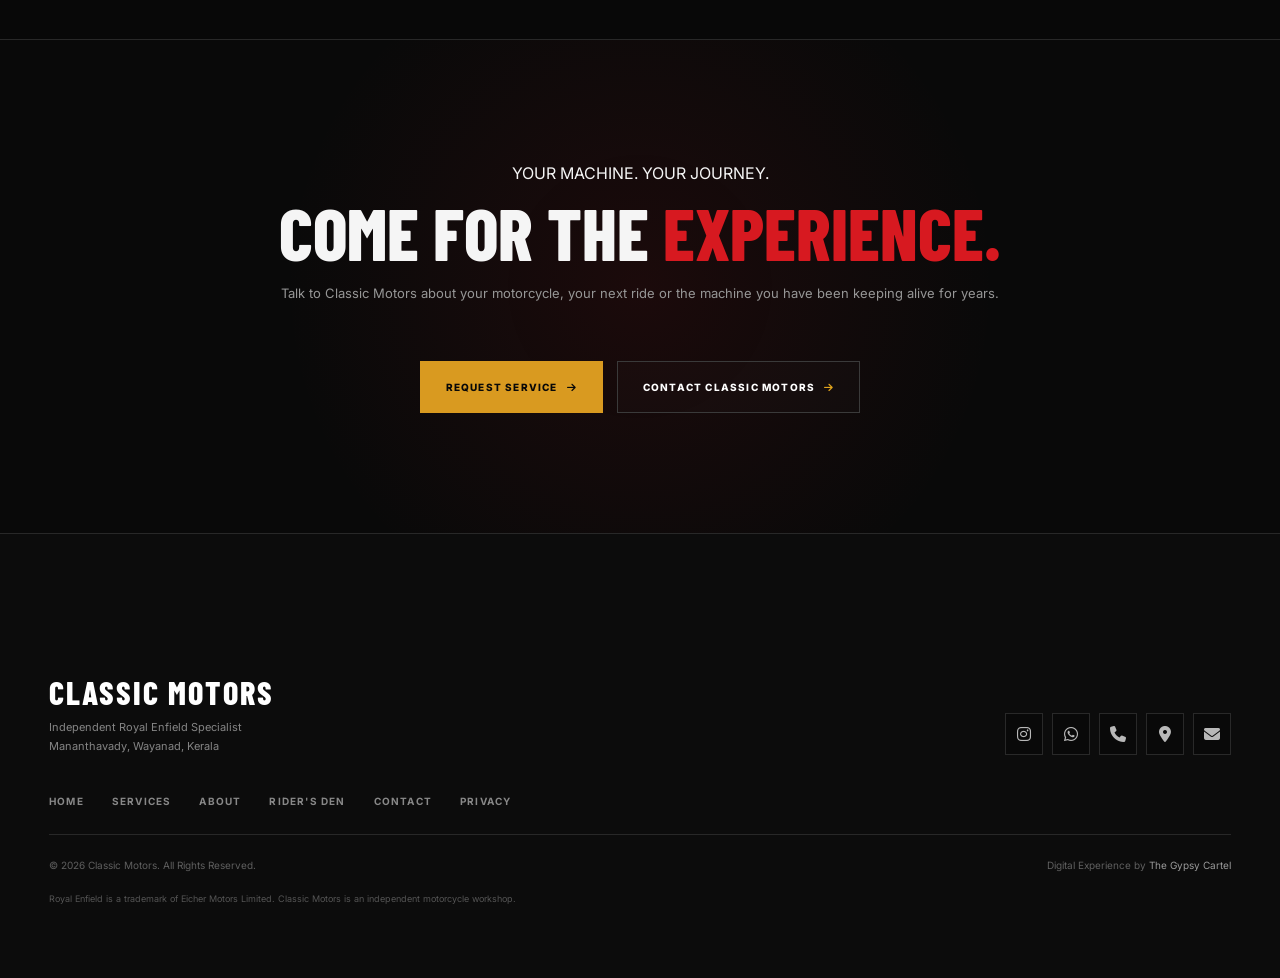
==== commit c19247b5: "Update index.html" ====
--- a/about/index.html
+++ b/about/index.html
@@ -11,7 +11,7 @@
     <title>About Classic Motors | Bullet Pradeep | Royal Enfield Specialist Mananthavady</title>
 
     <meta name="description"
-        content="Discover the story of Classic Motors and Bullet Pradeep — a motorcycle specialist in Mananthavady, Wayanad, with Royal Enfield experience dating back to 1988 and rally mechanic experience from 2002 to 2010.">
+        content="The story of Pradeep N, known as Bullet Pradeep — from his early passion for motorcycles and learning around his brother Prasad’s workshop in 1988 to rally mechanic experience and the journey that became Classic Motors in Mananthavady.">
 
     <meta name="keywords"
         content="Bullet Pradeep, Classic Motors Mananthavady, Royal Enfield mechanic Mananthavady, Royal Enfield specialist Wayanad, Bullet mechanic Wayanad, Royal Enfield workshop Mananthavady, Royal Enfield restoration Wayanad, motorcycle mechanic Wayanad">
@@ -22,19 +22,19 @@
     <meta property="og:type" content="website">
     <meta property="og:title" content="About Classic Motors | The Story of Bullet Pradeep">
     <meta property="og:description"
-        content="The story behind Classic Motors and Bullet Pradeep — motorcycle experience, rally preparation and hands-on craftsmanship in Mananthavady, Wayanad.">
+        content="Meet Pradeep N, known as Bullet Pradeep — the man behind Classic Motors, shaped by family, workshop life, rally roads and a lifelong connection with Royal Enfield.">
     <meta property="og:url" content="https://ridewithclassicmotors.online/about/">
     <meta property="og:site_name" content="Classic Motors">
 
     <meta name="twitter:card" content="summary_large_image">
     <meta name="twitter:title" content="About Classic Motors | Bullet Pradeep">
     <meta name="twitter:description"
-        content="The story, experience and motorcycle journey behind Classic Motors in Mananthavady, Wayanad.">
+        content="The story of Bullet Pradeep, the motorcycle specialist behind Classic Motors in Mananthavady, Wayanad.">
 
     <link rel="preconnect" href="https://fonts.googleapis.com">
     <link rel="preconnect" href="https://fonts.gstatic.com" crossorigin>
     <link
-        href="https://fonts.googleapis.com/css2?family=Barlow+Condensed:wght@400;500;600;700;800;900&family=Inter:wght@400;500;600;700;800&display=swap"
+        href="https://fonts.googleapis.com/css2?family=Allura&family=Bodoni+Moda:opsz,wght@6..96,400;6..96,500;6..96,600&family=Barlow+Condensed:wght@400;500;600;700;800;900&family=Inter:wght@400;500;600;700;800&display=swap"
         rel="stylesheet">
 
     <link rel="stylesheet" href="https://cdnjs.cloudflare.com/ajax/libs/font-awesome/6.5.2/css/all.min.css" crossorigin="anonymous" referrerpolicy="no-referrer">
@@ -115,6 +115,7 @@
         ]
     }
     </script>
+
 </head>
 
 <body class="about-page">
@@ -151,222 +152,285 @@
     </button>
 </header>
 
+
 <main>
 
     <!-- =========================================================
-         EDITORIAL HERO
-    ========================================================== -->
-    <section class="about-hero page-header">
-        <div class="container">
-            <div class="about-hero-grid">
-
-                <div class="about-hero-copy reveal">
-                    <span class="badge">THE STORY BEHIND CLASSIC MOTORS</span>
-
-                    <p class="eyebrow">SINCE 1988 · MANANTHAVADY · WAYANAD</p>
+         THE MAN BEHIND CLASSIC MOTORS
+    ========================================================== -->
+    <section class="about-hero page-header about-hero-v6">
+        <div class="container">
+            <div class="about-hero-grid-v6">
+                <div class="about-hero-copy-v6 reveal">
+                    <span class="badge">THE MAN BEHIND CLASSIC MOTORS</span>
+                    <p class="eyebrow">PRADEEP N · “BULLET PRADEEP” · MANANTHAVADY</p>
 
                     <h2>
-                        BUILT AROUND
-                        <span>THE MACHINE.</span>
+                        NOT JUST A
+                        <span>MECHANIC.</span>
                     </h2>
 
                     <p class="hero-lead">
-                        A motorcycle journey shaped by hands-on work, demanding roads,
-                        rally experience and a lifelong connection with Royal Enfield.
+                        Before Classic Motors had a name, there was Pradeep — a boy drawn
+                        to motorcycles, a younger brother learning beside Prasad, and a
+                        lifelong passion that eventually became his work, his craft and
+                        the identity riders know as <strong>Bullet Pradeep</strong>.
                     </p>
 
                     <div class="hero-btns">
-                        <a href="../services/" class="btn primary-btn">EXPLORE SERVICES <i class="fa-solid fa-arrow-right" aria-hidden="true"></i></a>
-                        <a href="../contact/" class="btn secondary-btn">TALK TO CLASSIC MOTORS <i class="fa-solid fa-arrow-right" aria-hidden="true"></i></a>
+                        <a href="#pradeep-story" class="btn primary-btn">
+                            MEET BULLET PRADEEP
+                            <i class="fa-solid fa-arrow-down" aria-hidden="true"></i>
+                        </a>
+                        <a href="../contact/" class="btn secondary-btn">
+                            TALK TO CLASSIC MOTORS
+                            <i class="fa-solid fa-arrow-right" aria-hidden="true"></i>
+                        </a>
+                    </div>
+
+                    <div class="about-hero-facts-v6" aria-label="Pradeep's journey highlights">
+                        <div>
+                            <strong>1974</strong>
+                            <span>BORN</span>
+                        </div>
+                        <div>
+                            <strong>1988</strong>
+                            <span>WORKSHOP JOURNEY</span>
+                        </div>
+                        <div>
+                            <strong>2002–10</strong>
+                            <span>RALLY EXPERIENCE</span>
+                        </div>
                     </div>
                 </div>
 
-                <div class="about-hero-mark reveal" aria-label="Classic Motors since 1988">
-                    <div class="hero-mark-ring">
-                        <span class="hero-mark-year">1988</span>
-                        <span class="hero-mark-label">THE JOURNEY<br>BEGAN</span>
+                <div class="about-hero-mark reveal" aria-label="Bullet Pradeep">
+                    <div class="hero-mark-ring hero-mark-ring-v6">
+                        <span class="hero-mark-word">BULLET</span>
+                        <span class="hero-mark-name">PRADEEP</span>
+                        <span class="hero-mark-label">THE MAN BEHIND<br>THE MACHINE</span>
                     </div>
                 </div>
-
-            </div>
-        </div>
-    </section>
-
-
-    <!-- =========================================================
-         INTRO / BULLET PRADEEP
-    ========================================================== -->
-    <section class="story-section about-intro">
-        <div class="container">
-            <div class="editorial-split">
-
-                
-
-                <div class="story-content reveal">
-                    <div>
-                        <span class="section-kicker">MORE THAN A WORKSHOP</span>
-
-                        <h3>
-                            SOME MECHANICS
-                            <br>
-                            <span>UNDERSTAND THE MACHINE.</span>
-                        </h3>
-
-                        <p>
-                            Classic Motors is built around a simple idea:
-                            a motorcycle should be understood before it is worked on.
-                        </p>
-
-                        <p>
-                            At the heart of Classic Motors is <strong>Pradeep N</strong>,
-                            widely known among riders as <strong>Bullet Pradeep</strong>.
-                            His journey with motorcycles began when he was just
-                            18 years old.
-                        </p>
-
-                        <p>
-                            What started as a passion for machines gradually became
-                            a lifetime of hands-on experience, particularly with
-                            Royal Enfield motorcycles.
-                        </p>
-
-                        <p>
-                            His association with Royal Enfield dates back to
-                            <strong>1988</strong> — a connection that has continued
-                            through changing generations of motorcycles, riding
-                            styles and technology.
-                        </p>
-                    </div>
-
-                    <aside class="story-highlight about-number-panel">
-                        <div class="story-highlight-inner">
-                            <span class="story-number">1988</span>
-                            <span class="story-label">ROYAL ENFIELD JOURNEY</span>
-                            <p>Decades of hands-on motorcycle experience, built one machine at a time.</p>
-                        </div>
-                    </aside>
+            </div>
+        </div>
+    </section>
+
+
+    <!-- =========================================================
+         PRADEEP STORY
+    ========================================================== -->
+    <section class="story-section about-intro about-heart-section-v6" id="pradeep-story">
+        <div class="container">
+            <div class="about-heart-grid-v6">
+
+                <div class="about-heart-copy-v6 reveal">
+                    <span class="section-kicker">THE HEART OF CLASSIC MOTORS</span>
+
+                    <div class="about-script-note">A passion that found its place</div>
+
+                    <h3>
+                        BEFORE THE WORKSHOP,
+                        <span>THERE WAS THE PASSION.</span>
+                    </h3>
+
+                    <p>
+                        <strong>Pradeep N</strong> was born in <strong>1974</strong>.
+                        Long before Classic Motors became a name riders could visit,
+                        motorcycles had already become part of his world.
+                    </p>
+
+                    <p>
+                        In <strong>1988</strong>, when he was 14, that passion took him
+                        closer to the place where he could understand the machines he was
+                        drawn to. He began learning around his elder brother
+                        <strong>Prasad’s workshop</strong> — watching, listening,
+                        helping where he could and slowly understanding what it meant
+                        to work with a motorcycle.
+                    </p>
+
+                    <p>
+                        It was not simply about learning a trade. It was the beginning
+                        of a relationship with machines that stayed with him for years.
+                        <strong>The passion came first. The workshop gave it direction.</strong>
+                    </p>
+
+                    <p>
+                        That early connection with Royal Enfield became a defining part
+                        of his journey — one that would eventually lead from workshop
+                        floors to rally roads and, later, to the responsibility of
+                        carrying the workshop forward.
+                    </p>
                 </div>
 
-            </div>
-        </div>
-    </section>
-
-
-    <!-- =========================================================
-         TIMELINE
-    ========================================================== -->
-    <section class="about-timeline highlights">
+                <aside class="about-heart-card-v6 reveal">
+                    <span class="about-card-kicker">THE NAME RIDERS REMEMBER</span>
+                    <div class="about-big-name-v6">
+                        <span>Bullet</span>
+                        <strong>Pradeep</strong>
+                    </div>
+                    <p>
+                        A name associated with years of hands-on motorcycle experience
+                        and a life closely connected with Royal Enfield.
+                    </p>
+                    <div class="about-card-line-v6"></div>
+                    <span class="about-card-caption">PRADEEP N · CLASSIC MOTORS</span>
+                </aside>
+
+            </div>
+        </div>
+    </section>
+
+
+    <!-- =========================================================
+         FAMILY — PRASAD
+    ========================================================== -->
+    <section class="story-section about-inspiration about-prasad-section-v6">
+        <div class="container">
+            <div class="about-prasad-grid-v6">
+
+                <div class="about-prasad-quote-v6 reveal">
+                    <i class="fa-solid fa-quote-left" aria-hidden="true"></i>
+                    <p>
+                        Some journeys begin with a machine.
+                        Others begin with the person who first shows you where to look.
+                    </p>
+                    <span>PRASAD · ELDER BROTHER</span>
+                </div>
+
+                <div class="about-prasad-copy-v6 reveal">
+                    <span class="section-kicker">THE PERSON WHO OPENED THE DOOR</span>
+
+                    <h3>
+                        FROM PRASAD,
+                        <span>A WAY FORWARD.</span>
+                    </h3>
+
+                    <p>
+                        Pradeep’s elder brother <strong>Prasad</strong> was an important
+                        part of those early years. His workshop became the environment
+                        where Pradeep could stay close to motorcycles, observe the work
+                        and learn from real machines rather than from theory alone.
+                    </p>
+
+                    <p>
+                        That connection shaped more than mechanical understanding.
+                        It gave Pradeep a place where his natural passion for motorcycles
+                        could grow into discipline, experience and confidence.
+                    </p>
+
+                    <p>
+                        <strong>After Prasad’s passing, Pradeep took on the responsibility
+                        of carrying the workshop forward.</strong> What began beside his
+                        brother became something he had to stand behind himself.
+                    </p>
+
+                    <p class="about-emphasis-v6">
+                        That is part of what makes Classic Motors personal:
+                        it is not only a workshop — it is a continuation of a journey
+                        that started with family.
+                    </p>
+                </div>
+
+            </div>
+        </div>
+    </section>
+
+
+    <!-- =========================================================
+         JOURNEY TIMELINE
+    ========================================================== -->
+    <section class="highlights about-timeline-v6">
         <div class="container">
 
             <div class="section-title reveal">
                 <span class="section-kicker">THE JOURNEY</span>
-                <h3>YEARS ON THE ROAD.</h3>
+                <h3>A LIFE BUILT <span>ONE MILESTONE AT A TIME.</span></h3>
                 <p>
-                    From learning the trade at 18 to working around demanding
-                    rallies and riders, every stage added another layer of experience.
+                    The story of Bullet Pradeep is best understood as a sequence of
+                    moments that slowly turned passion into experience and experience
+                    into responsibility.
                 </p>
             </div>
 
-            <div class="timeline-list">
-
-                <article class="timeline-item reveal">
-                    <div class="timeline-year">18</div>
-                    <div class="timeline-content">
-                        <span class="timeline-kicker">THE BEGINNING</span>
-                        <h4>THE MECHANIC'S JOURNEY STARTS</h4>
+            <div class="about-timeline-list-v6">
+
+                <article class="about-timeline-item-v6 reveal">
+                    <div class="about-timeline-year-v6">1974</div>
+                    <div class="about-timeline-body-v6">
+                        <span>THE BEGINNING</span>
+                        <h4>PRADEEP N IS BORN</h4>
                         <p>
-                            Pradeep entered the motorcycle mechanic field at the age
-                            of 18, developing his skills through practical,
-                            hands-on work.
+                            Pradeep’s story begins in 1974 — years before Classic Motors
+                            existed, and long before riders would know him as Bullet Pradeep.
                         </p>
                     </div>
                 </article>
 
-                <article class="timeline-item reveal">
-                    <div class="timeline-year">1988</div>
-                    <div class="timeline-content">
-                        <span class="timeline-kicker">ROYAL ENFIELD</span>
-                        <h4>A LONG ASSOCIATION WITH THE MACHINE</h4>
+                <article class="about-timeline-item-v6 reveal">
+                    <div class="about-timeline-year-v6">1988</div>
+                    <div class="about-timeline-body-v6">
+                        <span>AGE 14 · WORKSHOP EXPOSURE</span>
+                        <h4>PASSION FINDS A WORKSHOP</h4>
                         <p>
-                            His motorcycle journey became closely connected with
-                            Royal Enfield motorcycles, beginning an association
-                            that has continued across generations.
+                            At 14, Pradeep began learning around his elder brother Prasad’s
+                            workshop. It was the beginning of a hands-on relationship with
+                            motorcycles and the start of his long Royal Enfield connection.
                         </p>
                     </div>
                 </article>
 
-                <article class="timeline-item reveal">
-                    <div class="timeline-year">2002</div>
-                    <div class="timeline-content">
-                        <span class="timeline-kicker">RALLY EXPERIENCE</span>
-                        <h4>FROM WORKSHOP TO RALLY ROADS</h4>
+                <article class="about-timeline-item-v6 reveal">
+                    <div class="about-timeline-year-v6">2002</div>
+                    <div class="about-timeline-body-v6">
+                        <span>RALLY MECHANIC</span>
+                        <h4>THE ROAD BECOMES THE WORKSHOP</h4>
                         <p>
-                            Pradeep's rally mechanic experience began, bringing him
-                            closer to demanding rides, challenging terrain and
-                            riders who depended on their machines.
+                            Pradeep’s experience expanded into rally mechanic work,
+                            bringing him closer to demanding rides, difficult terrain
+                            and riders who depended on their machines.
                         </p>
                     </div>
                 </article>
 
-                <article class="timeline-item reveal">
-                    <div class="timeline-year">2010</div>
-                    <div class="timeline-content">
-                        <span class="timeline-kicker">FIELD EXPERIENCE</span>
-                        <h4>YEARS OF RALLY MECHANIC WORK</h4>
+                <article class="about-timeline-item-v6 reveal">
+                    <div class="about-timeline-year-v6">2010</div>
+                    <div class="about-timeline-body-v6">
+                        <span>FIELD EXPERIENCE</span>
+                        <h4>RALLY YEARS LEAVE THEIR MARK</h4>
                         <p>
-                            His rally mechanic period continued through 2010,
-                            including work with foreign riders and motorcycle
-                            events and journeys in Himachal Pradesh, Goa and Gokarna.
+                            His rally mechanic experience continued through 2010,
+                            including work with foreign riders and motorcycle journeys
+                            and events across Himachal Pradesh, Goa and Gokarna.
                         </p>
                     </div>
                 </article>
 
-            </div>
-        </div>
-    </section>
-
-
-    <!-- =========================================================
-         FAMILY INSPIRATION
-    ========================================================== -->
-    <section class="story-section about-inspiration">
-        <div class="container">
-            <div class="editorial-split reverse">
-
-                <div class="story-highlight inspiration-quote reveal">
-                    <div class="story-highlight-inner">
-                        <i class="fa-solid fa-quote-left" aria-hidden="true"></i>
-                        <p>Every journey has someone who helps start the engine.</p>
-                        <span class="story-label">PRASAD · ELDER BROTHER</span>
-                    </div>
-                </div>
-
-                <div class="reveal">
-                    <span class="section-kicker">THE INSPIRATION</span>
-
-                    <h3>
-                        FROM FAMILY,
-                        <br>
-                        <span>A PASSION.</span>
-                    </h3>
-
-                    <p>
-                        Pradeep's elder brother, Prasad, was an important influence
-                        during the early part of his journey.
-                    </p>
-
-                    <p>
-                        That early exposure to motorcycles helped shape a practical
-                        understanding of machines — not just how they work, but how
-                        they behave on the road.
-                    </p>
-
-                    <p>
-                        Over the years, that knowledge became experience, and
-                        experience became the foundation on which Classic Motors
-                        was built.
-                    </p>
-                </div>
+                <article class="about-timeline-item-v6 reveal">
+                    <div class="about-timeline-year-v6">AFTER</div>
+                    <div class="about-timeline-body-v6">
+                        <span>RESPONSIBILITY</span>
+                        <h4>PRADEEP CARRIES THE WORKSHOP FORWARD</h4>
+                        <p>
+                            After Prasad’s passing, the workshop became Pradeep’s
+                            responsibility. The experience he had gathered over the years
+                            now had a deeper meaning: keep the work going.
+                        </p>
+                    </div>
+                </article>
+
+                <article class="about-timeline-item-v6 current">
+                    <div class="about-timeline-year-v6">TODAY</div>
+                    <div class="about-timeline-body-v6">
+                        <span>CLASSIC MOTORS</span>
+                        <h4>THE JOURNEY CONTINUES</h4>
+                        <p>
+                            Classic Motors brings that history into the present — an
+                            independent motorcycle workshop in Mananthavady built around
+                            Pradeep’s experience, practical understanding and connection
+                            with riders and their machines.
+                        </p>
+                    </div>
+                </article>
 
             </div>
         </div>
@@ -379,203 +443,195 @@
     <section class="rally-section about-rally">
         <div class="container">
 
-            <div class="rally-content">
-                <div class="rally-copy reveal">
-                    <span class="section-kicker">2002 — 2010 · RALLY MECHANIC</span>
-
-                    <h3>
-                        BUILT FOR THE
-                        <span>LONG ROAD.</span>
-                    </h3>
-
-                    <p>
-                        Between <strong>2002 and 2010</strong>, Pradeep worked as a
-                        rally mechanic, gaining experience around demanding rides,
-                        challenging terrain and riders who depended on their machines.
-                    </p>
-
-                    <p>
-                        His rally experience included working with foreign riders
-                        and being involved in motorcycle events and journeys across
-                        locations including <strong>Himachal Pradesh, Goa and Gokarna.</strong>
-                    </p>
-
-                    <p>
-                        That experience created a different understanding of motorcycle
-                        preparation — one where reliability, mechanical condition and
-                        attention to detail matter before a rider leaves the workshop.
-                    </p>
-                </div>
-
-                <div class="rally-stats reveal">
-                    <div class="rally-stat">
-                        <strong>2002</strong>
-                        <span>RALLY EXPERIENCE BEGINS</span>
-                    </div>
-
-                    <div class="rally-stat">
-                        <strong>2010</strong>
-                        <span>RALLY EXPERIENCE PERIOD</span>
-                    </div>
-
-                    <div class="rally-stat">
-                        <strong>3+</strong>
-                        <span>MAJOR RIDING REGIONS</span>
-                    </div>
-                </div>
-            </div>
-
-        </div>
-    </section>
-
-
-    <!-- =========================================================
-         PERSONAL DETAIL / ENFIELD RING
-    ========================================================== -->
-    <section class="story-section about-personal-detail">
+            <div class="about-rally-intro-v6 reveal">
+                <span class="section-kicker">2002 — 2010 · RALLY MECHANIC</span>
+                <h3>WHEN THE ROAD <span>TESTS THE MACHINE.</span></h3>
+                <p>
+                    Rally work added another dimension to Pradeep’s experience.
+                    Away from the familiar workshop environment, a motorcycle had to
+                    be understood through the demands of the road itself.
+                </p>
+            </div>
+
+            <div class="about-rally-grid-v6">
+
+                <article class="about-rally-card-v6 reveal">
+                    <i class="fa-solid fa-helmet-safety" aria-hidden="true"></i>
+                    <h4>FOREIGN RIDERS</h4>
+                    <p>
+                        Experience working around foreign riders and motorcycles where
+                        preparation and reliability mattered before every ride.
+                    </p>
+                </article>
+
+                <article class="about-rally-card-v6 reveal">
+                    <i class="fa-solid fa-mountain" aria-hidden="true"></i>
+                    <h4>HIMACHAL PRADESH</h4>
+                    <p>
+                        Mountain roads and demanding terrain added real-world pressure
+                        to mechanical preparation.
+                    </p>
+                </article>
+
+                <article class="about-rally-card-v6 reveal">
+                    <i class="fa-solid fa-road" aria-hidden="true"></i>
+                    <h4>GOA · GOKARNA</h4>
+                    <p>
+                        Different roads, different conditions and more experience around
+                        motorcycles being pushed beyond ordinary workshop routines.
+                    </p>
+                </article>
+
+            </div>
+        </div>
+    </section>
+
+
+    <!-- =========================================================
+         BULLET PRADEEP — PERSONAL CONNECTION
+    ========================================================== -->
+    <section class="story-section about-personal-detail about-personal-v6">
         <div class="container">
 
             <div class="section-title reveal">
-                <span class="section-kicker">WHEN PASSION BECOMES PERSONAL</span>
-                <div class="about-script-note">A life built around the machine</div>
-      <h3 class="about-script-heading">ENFIELD ISN'T JUST A MACHINE.</h3>
+                <span class="section-kicker">WHEN THE PASSION BECOMES PERSONAL</span>
+                <div class="about-script-note">Not just something he works on</div>
+                <h3 class="about-script-heading">
+                    ENFIELD IS
+                    <span>PART OF HIS LIFE.</span>
+                </h3>
                 <p>
-                    For some riders, the connection goes far beyond the motorcycle itself.
+                    For Pradeep, the connection with the machine is not limited to the
+                    workshop. One small personal detail says more than a paragraph could.
                 </p>
             </div>
 
-            <div class="editorial-feature reveal">
-                
-
-                <div class="editorial-feature-icon">
+            <div class="about-ring-feature-v6 reveal">
+                <div class="about-ring-icon-v6">
                     <i class="fa-solid fa-ring" aria-hidden="true"></i>
                 </div>
 
-                <div class="editorial-feature-copy">
+                <div class="about-ring-copy-v6">
                     <span class="section-kicker">A SMALL DETAIL. A BIG CONNECTION.</span>
-                    <h4>“ENFIELD” — ENGRAVED.</h4>
-                    <p>
-                        There is even a small piece of that connection carried
-                        personally by Pradeep — the word <strong>“Enfield”</strong>
-                        is engraved on his wedding ring.
+                    <h4>“ENFIELD” — ENGRAVED ON HIS WEDDING RING.</h4>
+                    <p>
+                        The word <strong>“Enfield”</strong> is engraved on Pradeep’s
+                        wedding ring — a quiet reminder that the motorcycle he works
+                        with has been part of his life for much more than a working day.
                     </p>
                 </div>
             </div>
 
-            <div class="grid-cards about-detail-grid">
+            <div class="grid-cards about-detail-grid about-detail-grid-v6">
+
+                <article class="card reveal">
+                    <i class="fa-solid fa-heart" aria-hidden="true"></i>
+                    <h4>PASSION FIRST</h4>
+                    <p>
+                        The connection started with genuine interest in motorcycles
+                        and grew through years of being close to the machines.
+                    </p>
+                </article>
+
+                <article class="card reveal">
+                    <i class="fa-solid fa-screwdriver-wrench" aria-hidden="true"></i>
+                    <h4>EXPERIENCE THROUGH HANDS</h4>
+                    <p>
+                        Workshop life, rally roads and practical problem-solving shaped
+                        the way Pradeep understands a motorcycle.
+                    </p>
+                </article>
+
+                <article class="card reveal">
+                    <i class="fa-solid fa-person-rays" aria-hidden="true"></i>
+                    <h4>THE RIDER MATTERS</h4>
+                    <p>
+                        Behind every motorcycle is a person who trusts it.
+                        That human side remains central to the Classic Motors approach.
+                    </p>
+                </article>
+
+            </div>
+
+        </div>
+    </section>
+
+
+    <!-- =========================================================
+         CLASSIC MOTORS TODAY
+    ========================================================== -->
+    <section class="highlights about-today">
+        <div class="container">
+
+            <div class="section-title reveal">
+                <span class="section-kicker">FROM HIS JOURNEY TO YOUR MACHINE</span>
+                <h3>THIS IS WHAT <span>CLASSIC MOTORS CARRIES FORWARD.</span></h3>
+                <p>
+                    The workshop may use modern tools and processes, but the foundation
+                    remains practical experience: understand the machine, understand the
+                    rider and do the work with care.
+                </p>
+            </div>
+
+            <div class="grid-cards">
+
+                <article class="card reveal">
+                    <i class="fa-solid fa-user-gear" aria-hidden="true"></i>
+                    <h4>THE MAN MATTERS</h4>
+                    <p>
+                        Classic Motors is closely tied to the knowledge and experience
+                        of Pradeep N — the person riders know as Bullet Pradeep.
+                    </p>
+                </article>
+
+                <article class="card reveal">
+                    <i class="fa-solid fa-gears" aria-hidden="true"></i>
+                    <h4>THE MACHINE IS UNDERSTOOD</h4>
+                    <p>
+                        Practical motorcycle knowledge remains at the centre of service,
+                        preparation, restoration and long-ride support.
+                    </p>
+                </article>
+
                 <article class="card reveal">
                     <i class="fa-solid fa-road" aria-hidden="true"></i>
-                    <h4>LIFE ON TWO WHEELS</h4>
-                    <p>
-                        Decades around motorcycles have made riding, maintenance
-                        and mechanical understanding part of everyday life.
+                    <h4>THE ROAD MATTERS</h4>
+                    <p>
+                        Rally experience taught the value of preparation before a
+                        motorcycle leaves the workshop for a demanding ride.
                     </p>
                 </article>
 
                 <article class="card reveal">
-                    <i class="fa-solid fa-gears" aria-hidden="true"></i>
-                    <h4>EXPERIENCE THAT MATTERS</h4>
-                    <p>
-                        Classic Motors carries that experience into practical
-                        motorcycle service, preparation, restoration and
-                        long-distance ride support.
-                    </p>
-                </article>
-
-                <article class="card reveal">
-                    <i class="fa-solid fa-gauge-high" aria-hidden="true"></i>
-                    <h4>READY FOR THE ROAD</h4>
-                    <p>
-                        The focus remains on understanding the machine and
-                        preparing it for the road ahead.
-                    </p>
-                </article>
-            </div>
-
-        </div>
-    </section>
-
-
-    <!-- =========================================================
-         CLASSIC MOTORS TODAY
-    ========================================================== -->
-    <section class="highlights about-today">
-        <div class="container">
-
-            <div class="section-title reveal">
-                <span class="section-kicker">CLASSIC MOTORS TODAY</span>
-                <h3>
-                    EXPERIENCE MEETS
-                    <span>MODERN WORK.</span>
-                </h3>
-                <p>
-                    A workshop built around riders, machines and practical
-                    motorcycle knowledge in Mananthavady.
-                </p>
-            </div>
-
-            <div class="grid-cards">
-
-                <article class="card reveal">
-                    <i class="fa-solid fa-bullseye" aria-hidden="true"></i>
-                    <h4>SPECIALIST APPROACH</h4>
-                    <p>
-                        Classic Motors focuses on Royal Enfield motorcycles and
-                        the practical needs of riders who want their machines
-                        properly understood.
-                    </p>
-                </article>
-
-                <article class="card reveal">
-                    <i class="fa-solid fa-gauge-high" aria-hidden="true"></i>
-                    <h4>RIDE PREPARATION</h4>
-                    <p>
-                        From regular service to long-distance preparation, the
-                        focus is on getting the motorcycle ready for the road ahead.
-                    </p>
-                </article>
-
-                <article class="card reveal">
-                    <i class="fa-solid fa-mountain" aria-hidden="true"></i>
-                    <h4>WAYANAD ROOTS</h4>
-                    <p>
-                        Located near Valliyurkav Temple in Mananthavady, Classic
-                        Motors is positioned close to the roads and riding routes
-                        of Wayanad.
-                    </p>
-                </article>
-
-                <article class="card reveal">
-                    <i class="fa-solid fa-user-gear" aria-hidden="true"></i>
-                    <h4>RIDER FOCUSED</h4>
-                    <p>
-                        Every motorcycle comes with a rider behind the handlebar.
-                        The goal is to understand both the machine and what the
-                        rider needs from it.
-                    </p>
-                </article>
-
-            </div>
-        </div>
-    </section>
-
-
-    <!-- =========================================================
-         INDEPENDENT POSITIONING — SUBTLE
+                    <i class="fa-solid fa-hand-holding-heart" aria-hidden="true"></i>
+                    <h4>THE TRUST MATTERS</h4>
+                    <p>
+                        A motorcycle is more than a machine to its rider.
+                        Classic Motors is built with that responsibility in mind.
+                    </p>
+                </article>
+
+            </div>
+        </div>
+    </section>
+
+
+    <!-- =========================================================
+         INDEPENDENT POSITIONING
     ========================================================== -->
     <section class="about-independence story-section">
         <div class="container">
-            <div class="editorial-banner reveal">
+            <div class="editorial-banner about-independent-banner-v6 reveal">
                 <div>
                     <span class="section-kicker">INDEPENDENT · SPECIALIST · RIDER FOCUSED</span>
-                    <h3>EXPERIENCE, WITHOUT THE NOISE.</h3>
+                    <h3>BUILT AROUND <span>EXPERIENCE.</span></h3>
                 </div>
 
                 <p>
                     Classic Motors is an independent motorcycle workshop specialising
-                    in Royal Enfield motorcycles. Royal Enfield is a separate
-                    third-party brand, and Classic Motors operates independently
-                    using its own experience and workshop practices.
+                    in Royal Enfield motorcycles. The experience behind the workshop is
+                    personal, practical and built over decades around motorcycles and riders.
+                    Royal Enfield is a separate third-party brand, and Classic Motors operates independently.
                 </p>
             </div>
         </div>
@@ -589,17 +645,16 @@
         <div class="container">
 
             <div class="section-title reveal">
-                <span class="section-kicker">FIND CLASSIC MOTORS</span>
-                <h3>
-                    WHERE THE ROAD MEETS
-                    <span>EXPERIENCE.</span>
-                </h3>
-                <p>Mananthavady, Wayanad, Kerala.</p>
+                <span class="section-kicker">FIND THE MAN BEHIND THE MACHINE</span>
+                <h3>CLASSIC MOTORS, <span>MANANTHAVADY.</span></h3>
+                <p>
+                    Near Valliyurkav Temple, Mananthavady, Wayanad, Kerala.
+                </p>
             </div>
 
             <div class="location-box reveal">
                 <div>
-                    <i class="fa-solid fa-location-dot" aria-hidden="true"></i>
+                    <i class="fa-solid fa-location-dot location-icon" aria-hidden="true"></i>
                     <span class="section-kicker">WORKSHOP LOCATION</span>
                     <h4>CLASSIC MOTORS</h4>
                     <p>
@@ -624,17 +679,16 @@
 
 
     <!-- =========================================================
-         FAQ / AEO
+         FAQ
     ========================================================== -->
     <section class="highlights about-faq">
         <div class="container">
 
             <div class="section-title reveal">
-                <span class="section-kicker">FREQUENTLY ASKED</span>
-                <h3>ABOUT CLASSIC MOTORS.</h3>
+                <span class="section-kicker">KNOW THE STORY</span>
+                <h3>ABOUT <span>BULLET PRADEEP.</span></h3>
                 <p>
-                    Straight answers for riders looking for a Royal Enfield
-                    specialist in Wayanad.
+                    A few direct answers for riders who want to know the person behind Classic Motors.
                 </p>
             </div>
 
@@ -646,21 +700,45 @@
                         <i class="fa-solid fa-plus" aria-hidden="true"></i>
                     </summary>
                     <p>
-                        Bullet Pradeep is the name associated with Pradeep N,
-                        the motorcycle specialist behind Classic Motors in
-                        Mananthavady, Wayanad.
+                        Bullet Pradeep is the name associated with <strong>Pradeep N</strong>,
+                        the motorcycle specialist behind Classic Motors in Mananthavady, Wayanad.
                     </p>
                 </details>
 
                 <details class="reveal">
                     <summary>
-                        How long has Pradeep worked with Royal Enfield motorcycles?
+                        When did Pradeep’s motorcycle journey begin?
                         <i class="fa-solid fa-plus" aria-hidden="true"></i>
                     </summary>
                     <p>
-                        Pradeep's association with Royal Enfield dates back to
-                        1988. His motorcycle mechanic journey began when he was
-                        18 years old.
+                        Pradeep was born in 1974. In 1988, at the age of 14, he began
+                        learning around his elder brother Prasad’s workshop. That early
+                        exposure became the beginning of his long hands-on motorcycle journey.
+                    </p>
+                </details>
+
+                <details class="reveal">
+                    <summary>
+                        Was Pradeep working as a mechanic at 14?
+                        <i class="fa-solid fa-plus" aria-hidden="true"></i>
+                    </summary>
+                    <p>
+                        The story is better understood as early workshop exposure and learning:
+                        he was drawn to motorcycles and began learning around Prasad’s workshop.
+                        His experience and responsibility developed over the years that followed.
+                    </p>
+                </details>
+
+                <details class="reveal">
+                    <summary>
+                        How did Prasad influence the journey?
+                        <i class="fa-solid fa-plus" aria-hidden="true"></i>
+                    </summary>
+                    <p>
+                        Prasad, Pradeep’s elder brother, provided the workshop environment
+                        where Pradeep could stay close to motorcycles and learn through
+                        practical experience. After Prasad’s passing, Pradeep took on the
+                        responsibility of carrying the workshop forward.
                     </p>
                 </details>
 
@@ -671,8 +749,8 @@
                     </summary>
                     <p>
                         Yes. Pradeep worked as a rally mechanic from 2002 to 2010,
-                        including experience with foreign riders and motorcycle
-                        events in places including Himachal Pradesh, Goa and Gokarna.
+                        including experience with foreign riders and motorcycle events
+                        and journeys in Himachal Pradesh, Goa and Gokarna.
                     </p>
                 </details>
 
@@ -682,23 +760,13 @@
                         <i class="fa-solid fa-plus" aria-hidden="true"></i>
                     </summary>
                     <p>
-                        No. Classic Motors is an independent motorcycle workshop
-                        and is not an official Royal Enfield authorised service centre.
+                        No. Classic Motors is an independent motorcycle workshop and is
+                        not an official Royal Enfield authorised service centre.
                     </p>
                 </details>
 
-                <details class="reveal">
-                    <summary>
-                        Where is Classic Motors located?
-                        <i class="fa-solid fa-plus" aria-hidden="true"></i>
-                    </summary>
-                    <p>
-                        Classic Motors is located near Valliyurkav Temple in
-                        Mananthavady, Wayanad, Kerala – 670645.
-                    </p>
-                </details>
-
-            </div>
+            </div>
+
         </div>
     </section>
 
@@ -712,23 +780,25 @@
             <span class="section-kicker">YOUR MACHINE. YOUR JOURNEY.</span>
 
             <h3>
-                KEEP THE LEGEND
-                <span>RUNNING.</span>
+                COME FOR THE
+                <span>EXPERIENCE.</span>
             </h3>
 
             <p>
-                Talk to Classic Motors about your motorcycle, service requirement
-                or next long ride.
+                Talk to Classic Motors about your motorcycle, your next ride or the
+                machine you have been keeping alive for years.
             </p>
 
             <div class="hero-btns">
                 <a href="../services/#service-request" class="btn primary-btn">
                     REQUEST SERVICE
-                 <i class="fa-solid fa-arrow-right" aria-hidden="true"></i></a>
+                    <i class="fa-solid fa-arrow-right" aria-hidden="true"></i>
+                </a>
 
                 <a href="../contact/" class="btn secondary-btn">
                     CONTACT CLASSIC MOTORS
-                 <i class="fa-solid fa-arrow-right" aria-hidden="true"></i></a>
+                    <i class="fa-solid fa-arrow-right" aria-hidden="true"></i>
+                </a>
             </div>
 
         </div>
--- a/style.css
+++ b/style.css
@@ -1645,3 +1645,640 @@
     transform:none;
   }
 }
+
+
+/* =========================================================
+   ABOUT PAGE — BULLET PRADEEP EDITORIAL STORY V6
+   Scoped to .about-page only
+   ========================================================= */
+
+.about-page .about-hero-v6{
+  overflow:hidden;
+  position:relative;
+  background:
+    radial-gradient(circle at 78% 44%,rgba(226,165,29,.07),transparent 27%),
+    radial-gradient(circle at 18% 62%,rgba(215,25,32,.06),transparent 31%),
+    #080808;
+}
+
+.about-page .about-hero-grid-v6{
+  width:100%;
+  display:grid;
+  grid-template-columns:minmax(0,1.2fr) minmax(320px,.8fr);
+  gap:64px;
+  align-items:center;
+}
+
+.about-page .about-hero-copy-v6{
+  max-width:820px;
+}
+
+.about-page .about-hero-copy-v6 h2{
+  max-width:760px;
+  margin:0 0 24px;
+}
+
+.about-page .about-hero-copy-v6 .hero-lead{
+  max-width:720px;
+  font-size:16px;
+  line-height:1.9;
+  color:#aaa;
+}
+
+.about-page .about-hero-copy-v6 .hero-lead strong{
+  color:#fff;
+}
+
+.about-page .about-hero-mark{
+  display:flex;
+  justify-content:center;
+  align-items:center;
+}
+
+.about-page .hero-mark-ring-v6{
+  width:min(100%,380px);
+  aspect-ratio:1;
+  border:1px solid rgba(226,165,29,.34);
+  border-radius:50%;
+  display:flex;
+  flex-direction:column;
+  align-items:center;
+  justify-content:center;
+  padding:36px;
+  background:
+    radial-gradient(circle at center,rgba(226,165,29,.075),transparent 58%),
+    #0b0b0b;
+  box-shadow:
+    0 0 0 14px rgba(226,165,29,.018),
+    0 0 70px rgba(226,165,29,.06);
+  text-align:center;
+}
+
+.about-page .hero-mark-word{
+  font-family:'Barlow Condensed',sans-serif;
+  font-size:clamp(26px,3vw,42px);
+  font-weight:600;
+  letter-spacing:7px;
+  color:#aaa;
+  text-transform:uppercase;
+}
+
+.about-page .hero-mark-name{
+  font-family:'Barlow Condensed',sans-serif;
+  font-size:clamp(56px,6vw,92px);
+  line-height:.82;
+  font-weight:900;
+  letter-spacing:1px;
+  color:#fff;
+  text-transform:uppercase;
+}
+
+.about-page .hero-mark-label{
+  margin-top:24px;
+  color:var(--accent-yellow);
+  font-size:9px;
+  line-height:1.5;
+  letter-spacing:2px;
+  text-transform:uppercase;
+}
+
+.about-page .about-hero-facts-v6{
+  display:grid;
+  grid-template-columns:repeat(3,minmax(0,1fr));
+  gap:12px;
+  margin-top:42px;
+  max-width:700px;
+}
+
+.about-page .about-hero-facts-v6 > div{
+  padding:14px 15px;
+  border-top:1px solid rgba(255,255,255,.1);
+  border-bottom:1px solid rgba(255,255,255,.045);
+}
+
+.about-page .about-hero-facts-v6 strong{
+  display:block;
+  font-family:'Barlow Condensed',sans-serif;
+  font-size:26px;
+  line-height:1;
+  color:#fff;
+}
+
+.about-page .about-hero-facts-v6 span{
+  display:block;
+  margin-top:7px;
+  color:#666;
+  font-size:8px;
+  letter-spacing:1.3px;
+}
+
+.about-page .about-heart-section-v6{
+  background:
+    linear-gradient(180deg,#0d0d0d,#0b0b0b);
+}
+
+.about-page .about-heart-grid-v6{
+  display:grid;
+  grid-template-columns:minmax(0,1.35fr) minmax(280px,.65fr);
+  gap:70px;
+  align-items:stretch;
+}
+
+.about-page .about-heart-copy-v6{
+  max-width:820px;
+}
+
+.about-page .about-heart-copy-v6 h3{
+  max-width:820px;
+  font-size:clamp(42px,5vw,70px);
+  line-height:.92;
+  margin:8px 0 28px;
+}
+
+.about-page .about-heart-copy-v6 h3 span{
+  display:block;
+  color:var(--accent-red);
+}
+
+.about-page .about-heart-copy-v6 p{
+  max-width:820px;
+  color:#a7a7a7;
+  font-size:15px;
+  line-height:1.95;
+  margin-bottom:18px;
+}
+
+.about-page .about-heart-copy-v6 p strong{
+  color:#fff;
+}
+
+.about-page .about-heart-card-v6{
+  position:relative;
+  padding:40px 32px;
+  min-height:100%;
+  display:flex;
+  flex-direction:column;
+  justify-content:center;
+  background:
+    linear-gradient(145deg,#141414,#0d0d0d);
+  border:1px solid rgba(255,255,255,.08);
+  overflow:hidden;
+}
+
+.about-page .about-heart-card-v6::before{
+  content:"";
+  position:absolute;
+  inset:auto 0 0;
+  height:3px;
+  background:linear-gradient(90deg,var(--accent-yellow),var(--accent-red));
+}
+
+.about-page .about-card-kicker{
+  color:#666;
+  font-size:9px;
+  letter-spacing:1.8px;
+}
+
+.about-page .about-big-name-v6{
+  margin:26px 0 20px;
+  display:flex;
+  flex-direction:column;
+}
+
+.about-page .about-big-name-v6 span{
+  font-family:var(--script);
+  font-size:46px;
+  line-height:.8;
+  color:var(--accent-gold);
+}
+
+.about-page .about-big-name-v6 strong{
+  font-family:'Barlow Condensed',sans-serif;
+  font-size:78px;
+  line-height:.88;
+  letter-spacing:1px;
+  color:#fff;
+  text-transform:uppercase;
+}
+
+.about-page .about-heart-card-v6 p{
+  color:#8f8f8f;
+  font-size:12px;
+  line-height:1.85;
+  margin:0;
+}
+
+.about-page .about-card-line-v6{
+  width:44px;
+  height:2px;
+  margin:30px 0 18px;
+  background:var(--accent-yellow);
+}
+
+.about-page .about-card-caption{
+  color:#565656;
+  font-size:8px;
+  letter-spacing:1.7px;
+}
+
+.about-page .about-prasad-section-v6{
+  background:#101010;
+}
+
+.about-page .about-prasad-grid-v6{
+  display:grid;
+  grid-template-columns:minmax(280px,.72fr) minmax(0,1.28fr);
+  gap:70px;
+  align-items:center;
+}
+
+.about-page .about-prasad-quote-v6{
+  min-height:360px;
+  padding:40px;
+  display:flex;
+  flex-direction:column;
+  justify-content:center;
+  border:1px solid rgba(226,165,29,.18);
+  background:
+    radial-gradient(circle at 30% 20%,rgba(226,165,29,.06),transparent 44%),
+    #0b0b0b;
+}
+
+.about-page .about-prasad-quote-v6 i{
+  color:var(--accent-yellow);
+  font-size:28px;
+  margin-bottom:28px;
+}
+
+.about-page .about-prasad-quote-v6 p{
+  font-family:var(--editorial),Georgia,serif;
+  font-style:italic;
+  font-size:clamp(26px,3vw,38px);
+  line-height:1.18;
+  color:#f0ece3;
+}
+
+.about-page .about-prasad-quote-v6 span{
+  margin-top:24px;
+  color:#666;
+  font-size:8px;
+  letter-spacing:1.8px;
+}
+
+.about-page .about-prasad-copy-v6{
+  max-width:780px;
+}
+
+.about-page .about-prasad-copy-v6 h3{
+  margin:12px 0 25px;
+  font-size:clamp(42px,5vw,64px);
+  line-height:.92;
+}
+
+.about-page .about-prasad-copy-v6 h3 span{
+  color:var(--accent-red);
+}
+
+.about-page .about-prasad-copy-v6 p{
+  color:#a4a4a4;
+  font-size:14px;
+  line-height:1.95;
+  margin-bottom:18px;
+}
+
+.about-page .about-prasad-copy-v6 p strong{
+  color:#fff;
+}
+
+.about-page .about-emphasis-v6{
+  padding-left:18px;
+  border-left:2px solid var(--accent-yellow);
+  color:#d0d0d0 !important;
+}
+
+.about-page .about-timeline-v6{
+  background:#080808;
+}
+
+.about-page .about-timeline-v6 .section-title{
+  max-width:850px;
+}
+
+.about-page .about-timeline-v6 .section-title h3 span{
+  color:var(--accent-red);
+}
+
+.about-page .about-timeline-list-v6{
+  max-width:980px;
+  margin:0 auto;
+  position:relative;
+  display:grid;
+  gap:0;
+}
+
+.about-page .about-timeline-list-v6::before{
+  content:"";
+  position:absolute;
+  left:126px;
+  top:0;
+  bottom:0;
+  width:1px;
+  background:linear-gradient(180deg,transparent,rgba(226,165,29,.3) 8%,rgba(226,165,29,.2) 92%,transparent);
+}
+
+.about-page .about-timeline-item-v6{
+  display:grid;
+  grid-template-columns:105px minmax(0,1fr);
+  gap:36px;
+  position:relative;
+  padding:0 0 42px;
+}
+
+.about-page .about-timeline-item-v6:last-child{
+  padding-bottom:0;
+}
+
+.about-page .about-timeline-item-v6::after{
+  content:"";
+  position:absolute;
+  left:121px;
+  top:7px;
+  width:11px;
+  height:11px;
+  border-radius:50%;
+  background:#0b0b0b;
+  border:2px solid var(--accent-yellow);
+  box-shadow:0 0 0 5px rgba(226,165,29,.045);
+}
+
+.about-page .about-timeline-year-v6{
+  font-family:'Barlow Condensed',sans-serif;
+  font-size:28px;
+  font-weight:800;
+  line-height:1;
+  color:#fff;
+  text-align:right;
+  padding-top:1px;
+  letter-spacing:.5px;
+}
+
+.about-page .about-timeline-body-v6{
+  padding:0 0 2px 22px;
+}
+
+.about-page .about-timeline-body-v6 > span{
+  color:#666;
+  font-size:8px;
+  letter-spacing:1.7px;
+}
+
+.about-page .about-timeline-body-v6 h4{
+  margin:9px 0 9px;
+  font-family:'Barlow Condensed',sans-serif;
+  font-size:29px;
+  line-height:1;
+  color:#fff;
+}
+
+.about-page .about-timeline-body-v6 p{
+  max-width:690px;
+  color:#8f8f8f;
+  font-size:12px;
+  line-height:1.8;
+}
+
+.about-page .about-timeline-item-v6.current .about-timeline-year-v6{
+  color:var(--accent-yellow);
+}
+
+.about-page .about-timeline-item-v6.current .about-timeline-body-v6 h4{
+  color:#f7f0df;
+}
+
+.about-page .about-rally-intro-v6{
+  max-width:880px;
+  margin:0 auto 44px;
+  text-align:center;
+}
+
+.about-page .about-rally-intro-v6 h3{
+  margin:12px auto 18px;
+  max-width:840px;
+  font-size:clamp(44px,5vw,70px);
+  line-height:.92;
+}
+
+.about-page .about-rally-intro-v6 h3 span{
+  color:var(--accent-red);
+}
+
+.about-page .about-rally-intro-v6 p{
+  max-width:700px;
+  margin-inline:auto;
+  color:#959595;
+  font-size:14px;
+  line-height:1.9;
+}
+
+.about-page .about-rally-grid-v6{
+  display:grid;
+  grid-template-columns:repeat(3,minmax(0,1fr));
+  gap:16px;
+  max-width:1000px;
+  margin-inline:auto;
+}
+
+.about-page .about-rally-card-v6{
+  min-height:220px;
+  padding:30px 25px;
+  background:rgba(255,255,255,.018);
+  border:1px solid rgba(255,255,255,.07);
+}
+
+.about-page .about-rally-card-v6 i{
+  width:42px;
+  height:42px;
+  display:grid;
+  place-items:center;
+  margin-bottom:20px;
+  color:var(--accent-yellow);
+  border:1px solid rgba(226,165,29,.22);
+  background:rgba(226,165,29,.06);
+}
+
+.about-page .about-rally-card-v6 h4{
+  font-family:'Barlow Condensed',sans-serif;
+  font-size:25px;
+  line-height:1;
+  margin-bottom:11px;
+}
+
+.about-page .about-rally-card-v6 p{
+  color:#858585;
+  font-size:12px;
+  line-height:1.8;
+}
+
+.about-page .about-personal-v6{
+  background:#0d0d0d;
+}
+
+.about-page .about-ring-feature-v6{
+  max-width:940px;
+  margin:0 auto 35px;
+  padding:35px;
+  display:grid;
+  grid-template-columns:96px minmax(0,1fr);
+  gap:25px;
+  align-items:center;
+  background:#111;
+  border:1px solid rgba(226,165,29,.12);
+}
+
+.about-page .about-ring-icon-v6{
+  width:72px;
+  height:72px;
+  display:grid;
+  place-items:center;
+  border-radius:50%;
+  color:var(--accent-yellow);
+  border:1px solid rgba(226,165,29,.3);
+  background:rgba(226,165,29,.05);
+  font-size:24px;
+}
+
+.about-page .about-ring-copy-v6 h4{
+  margin:9px 0 11px;
+  font-family:'Barlow Condensed',sans-serif;
+  font-size:clamp(27px,3.4vw,42px);
+  line-height:.98;
+  color:#fff;
+}
+
+.about-page .about-ring-copy-v6 p{
+  max-width:760px;
+  color:#929292;
+  font-size:13px;
+  line-height:1.85;
+}
+
+.about-page .about-detail-grid-v6{
+  max-width:980px;
+  margin-inline:auto;
+}
+
+.about-page .about-detail-grid-v6 .card{
+  min-height:215px;
+}
+
+.about-page .about-independent-banner-v6{
+  display:grid;
+  grid-template-columns:minmax(0,1fr) minmax(320px,.9fr);
+  gap:50px;
+  align-items:center;
+}
+
+.about-page .about-independent-banner-v6 h3{
+  margin-top:10px;
+  font-size:clamp(39px,4vw,58px);
+  line-height:.95;
+}
+
+.about-page .about-independent-banner-v6 h3 span{
+  color:var(--accent-red);
+}
+
+.about-page .about-independent-banner-v6 p{
+  color:#888;
+  font-size:12px;
+  line-height:1.85;
+}
+
+@media (max-width:980px){
+  .about-page .about-hero-grid-v6,
+  .about-page .about-heart-grid-v6,
+  .about-page .about-prasad-grid-v6,
+  .about-page .about-independent-banner-v6{
+    grid-template-columns:1fr;
+  }
+  .about-page .about-hero-mark{
+    justify-content:flex-start;
+  }
+  .about-page .about-heart-card-v6{
+    min-height:320px;
+  }
+  .about-page .about-rally-grid-v6{
+    grid-template-columns:1fr;
+  }
+}
+
+@media (max-width:760px){
+  .about-page .about-hero-grid-v6{
+    gap:44px;
+  }
+  .about-page .about-hero-facts-v6{
+    grid-template-columns:1fr;
+    gap:0;
+  }
+  .about-page .about-hero-facts-v6 > div{
+    display:flex;
+    align-items:center;
+    justify-content:space-between;
+    gap:15px;
+  }
+  .about-page .about-hero-facts-v6 strong{
+    font-size:24px;
+  }
+  .about-page .about-hero-facts-v6 span{
+    margin-top:0;
+  }
+  .about-page .hero-mark-ring-v6{
+    width:min(100%,315px);
+    margin-inline:auto;
+  }
+  .about-page .about-heart-grid-v6,
+  .about-page .about-prasad-grid-v6{
+    gap:42px;
+  }
+  .about-page .about-prasad-quote-v6{
+    min-height:280px;
+  }
+  .about-page .about-timeline-list-v6::before{
+    left:7px;
+  }
+  .about-page .about-timeline-item-v6{
+    grid-template-columns:1fr;
+    gap:13px;
+    padding-left:27px;
+    padding-bottom:32px;
+  }
+  .about-page .about-timeline-item-v6::after{
+    left:2px;
+    top:4px;
+  }
+  .about-page .about-timeline-year-v6{
+    text-align:left;
+    padding:0;
+    font-size:23px;
+  }
+  .about-page .about-timeline-body-v6{
+    padding-left:0;
+  }
+  .about-page .about-ring-feature-v6{
+    grid-template-columns:1fr;
+    padding:28px 22px;
+  }
+  .about-page .about-ring-icon-v6{
+    width:60px;
+    height:60px;
+  }
+  .about-page .about-script-note{
+    font-size:32px;
+  }
+}
+
+@media (prefers-reduced-motion:reduce){
+  .about-page .about-timeline-item-v6::after{
+    box-shadow:none;
+  }
+}
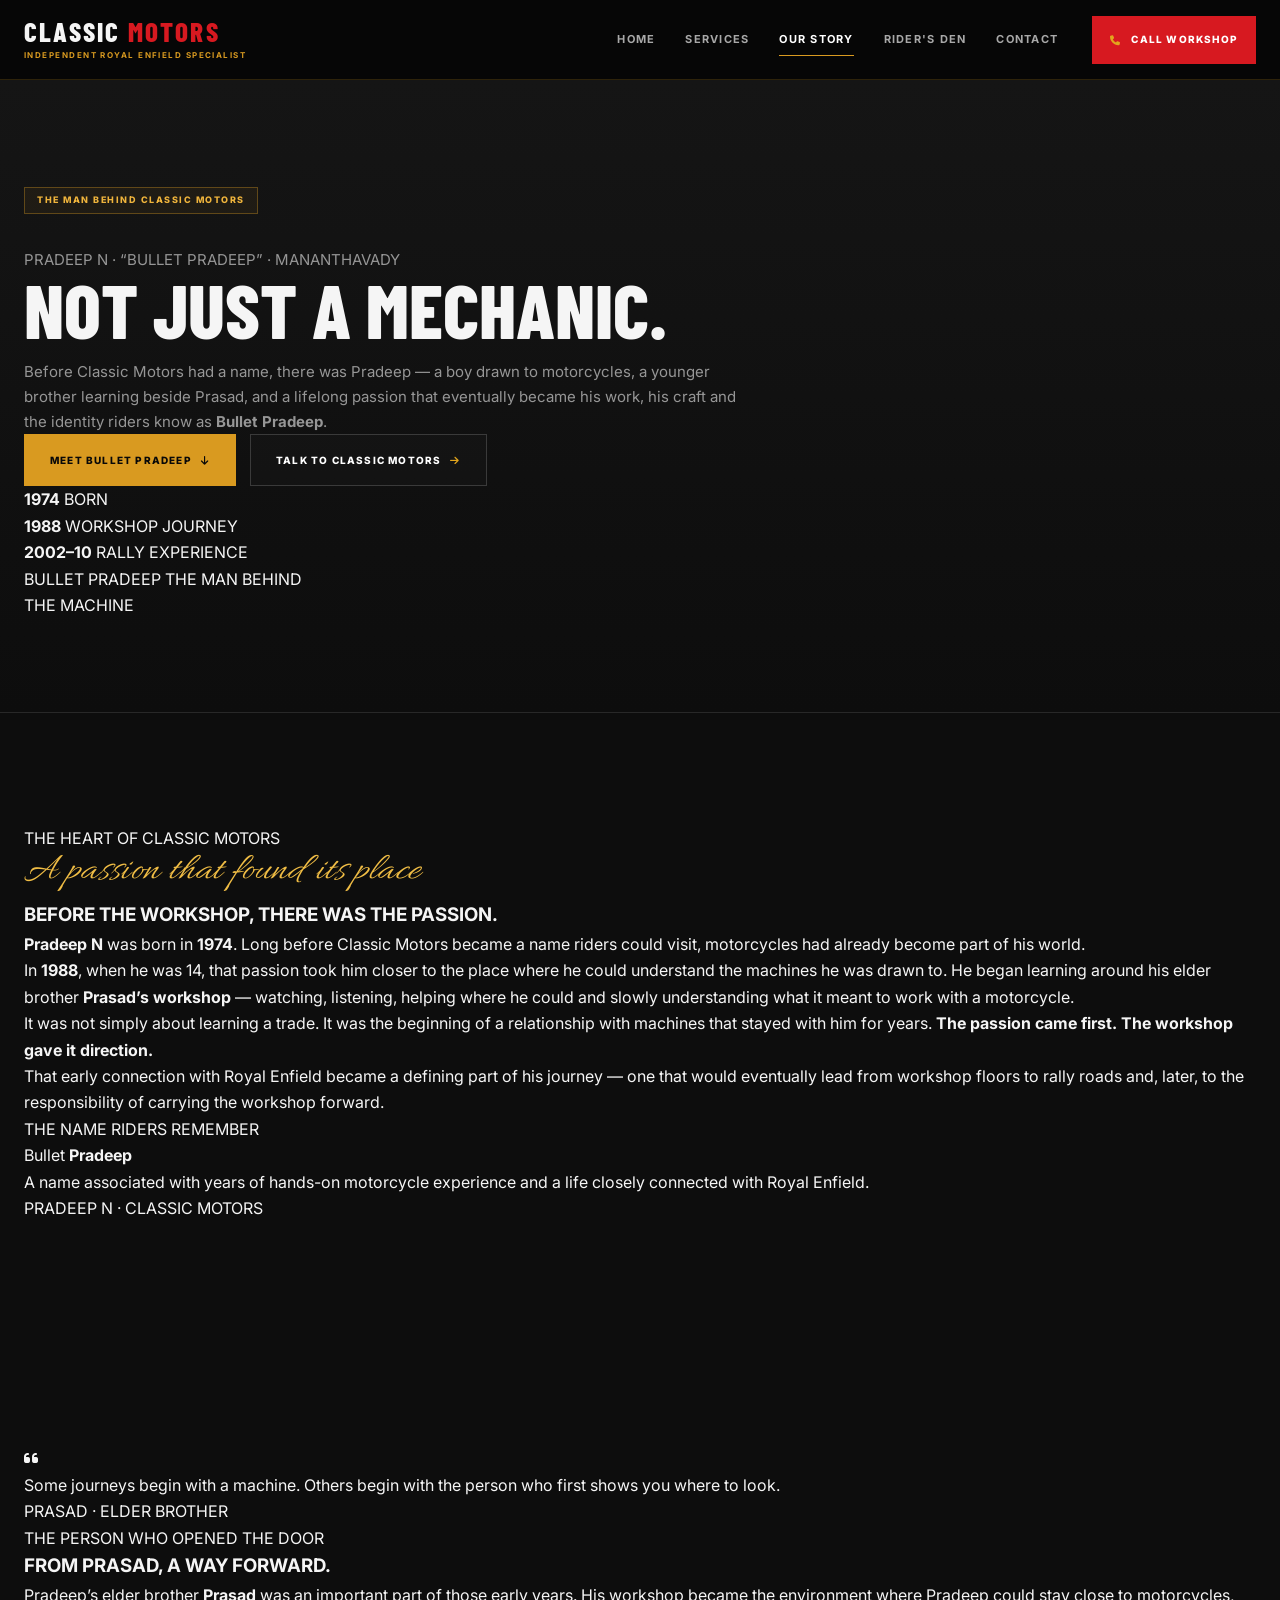
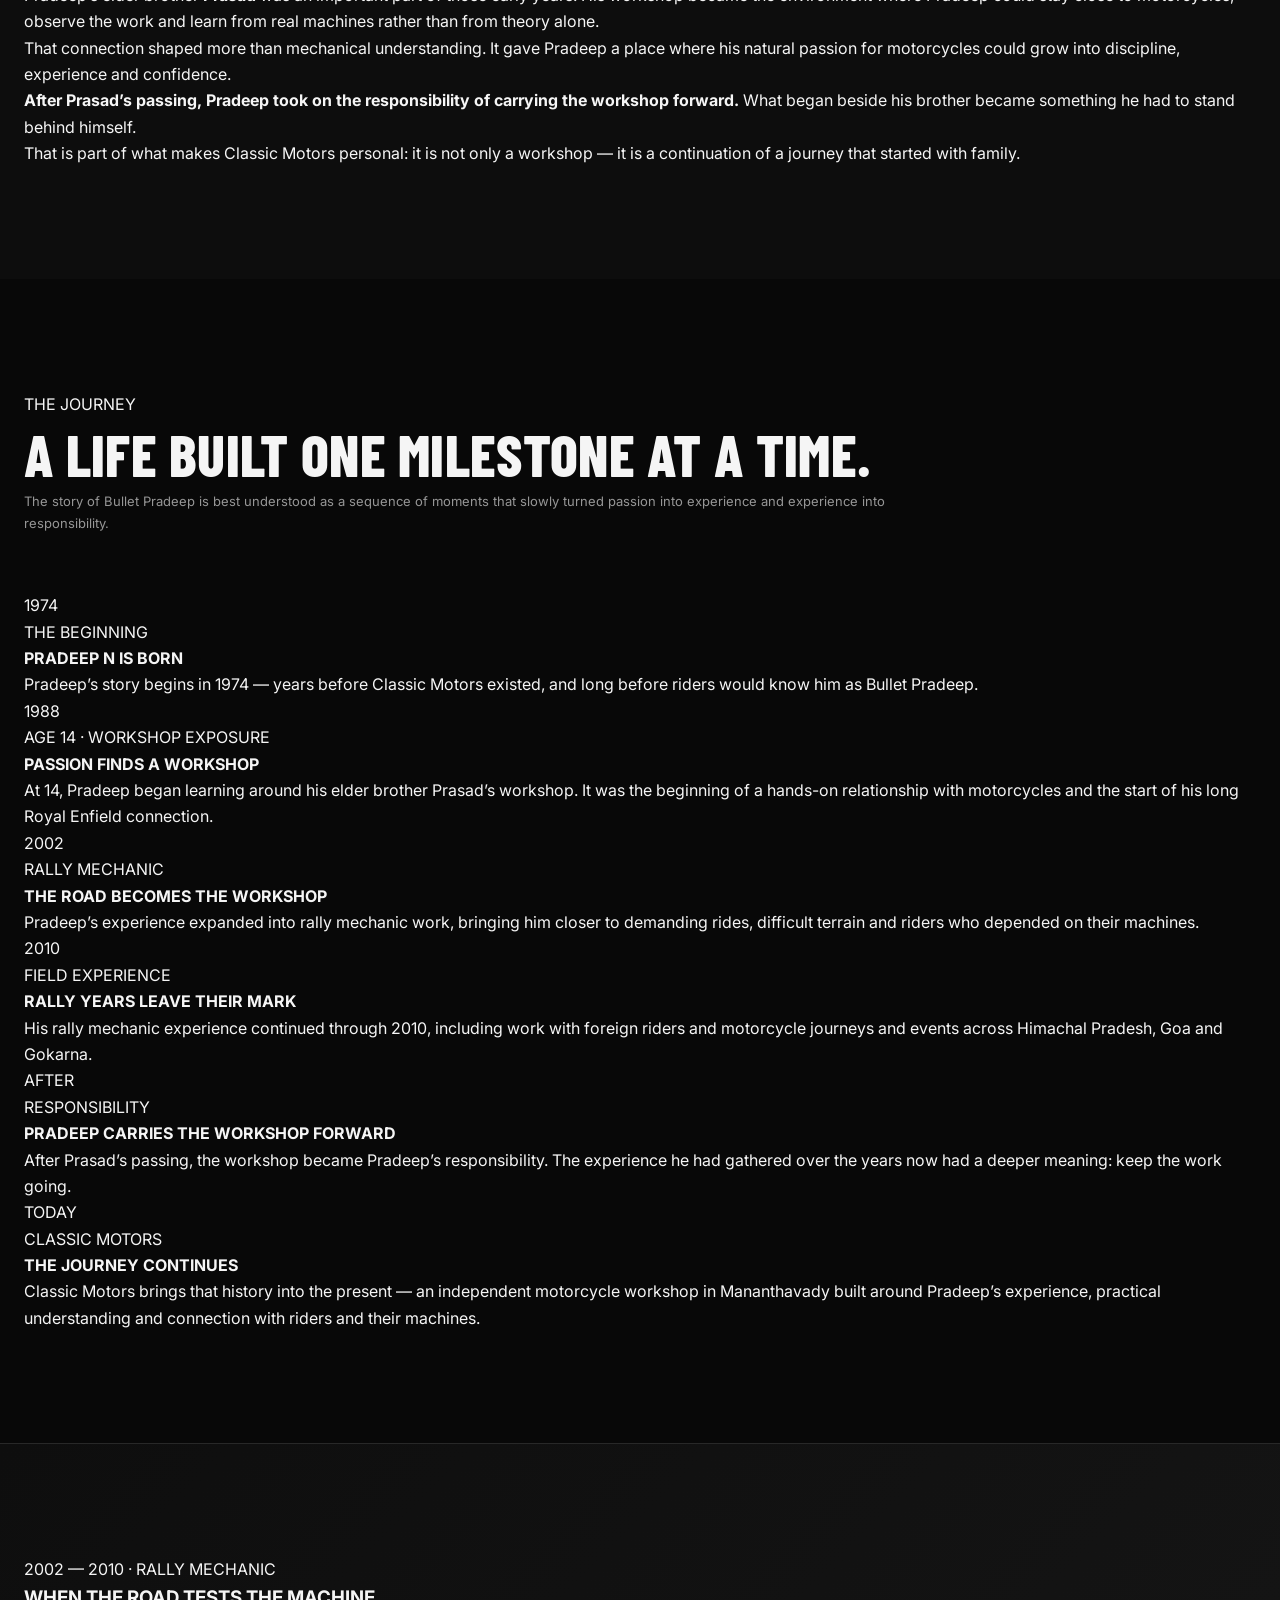
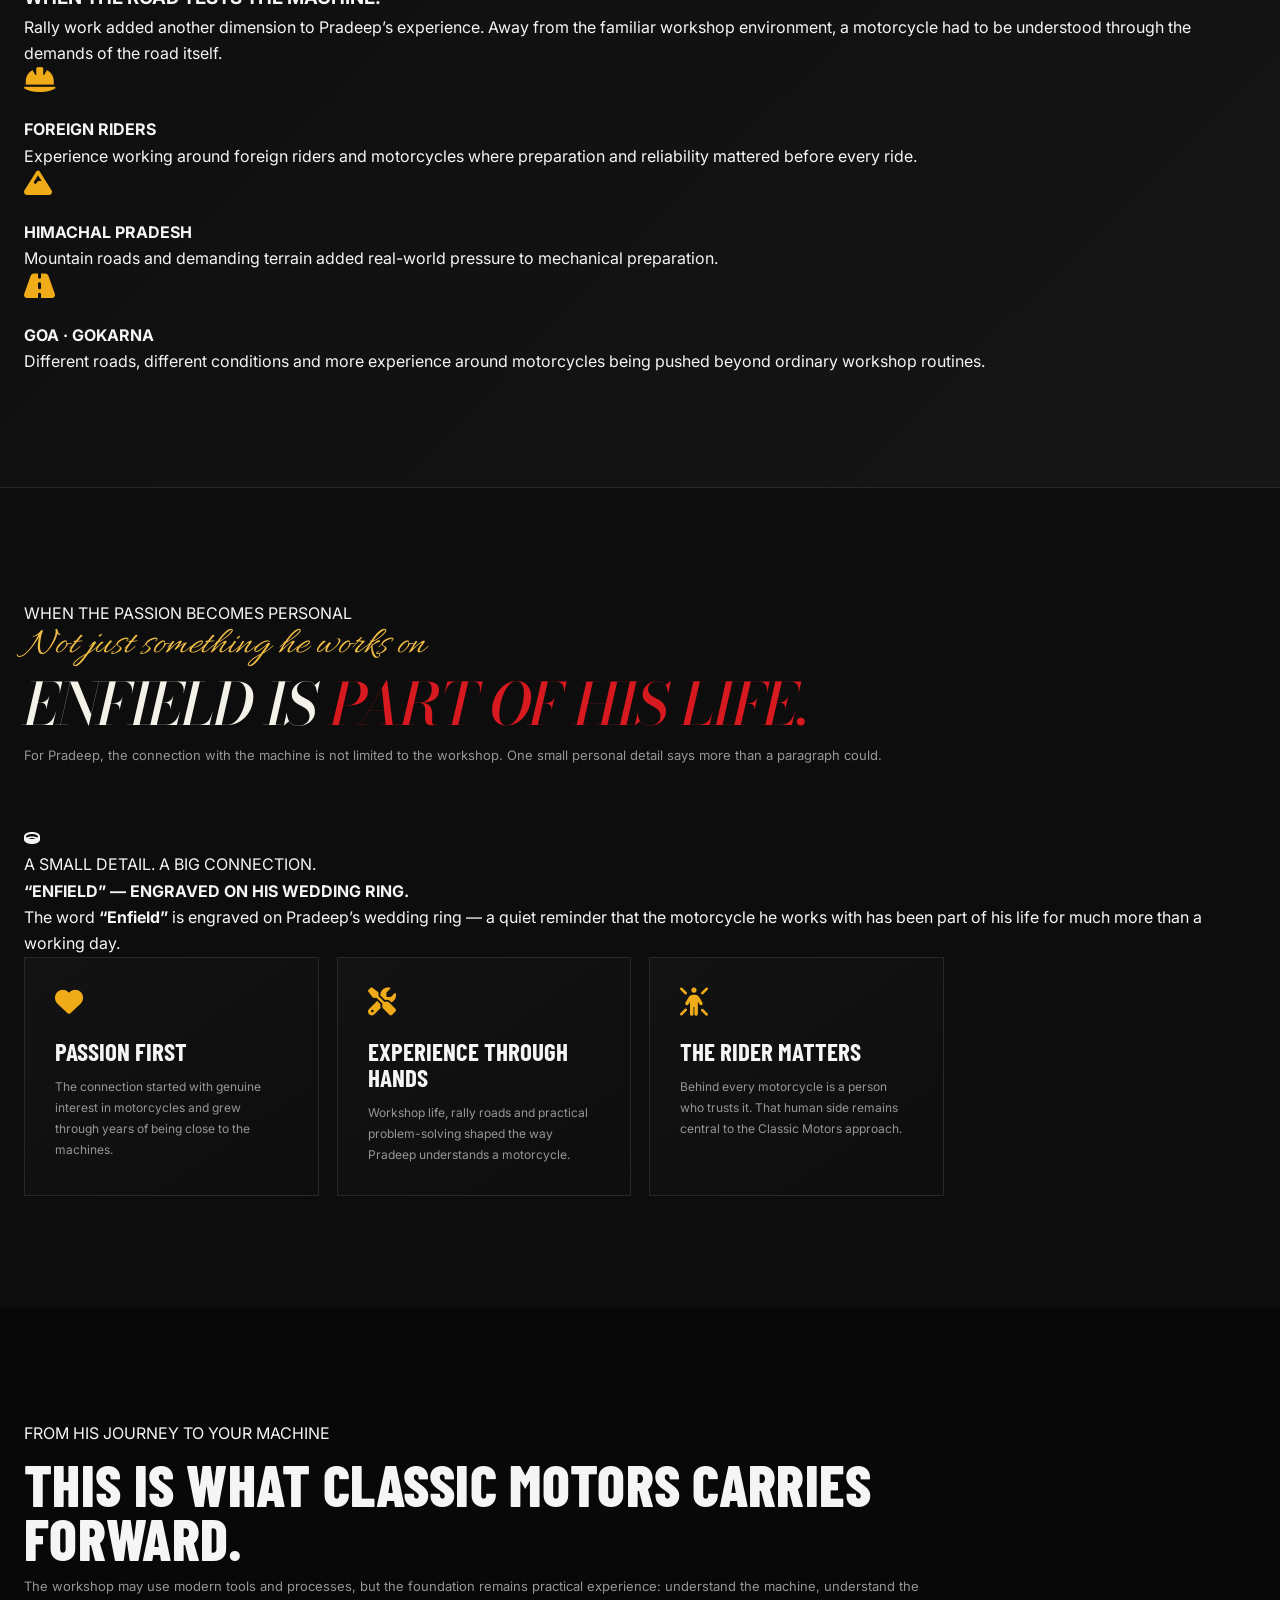
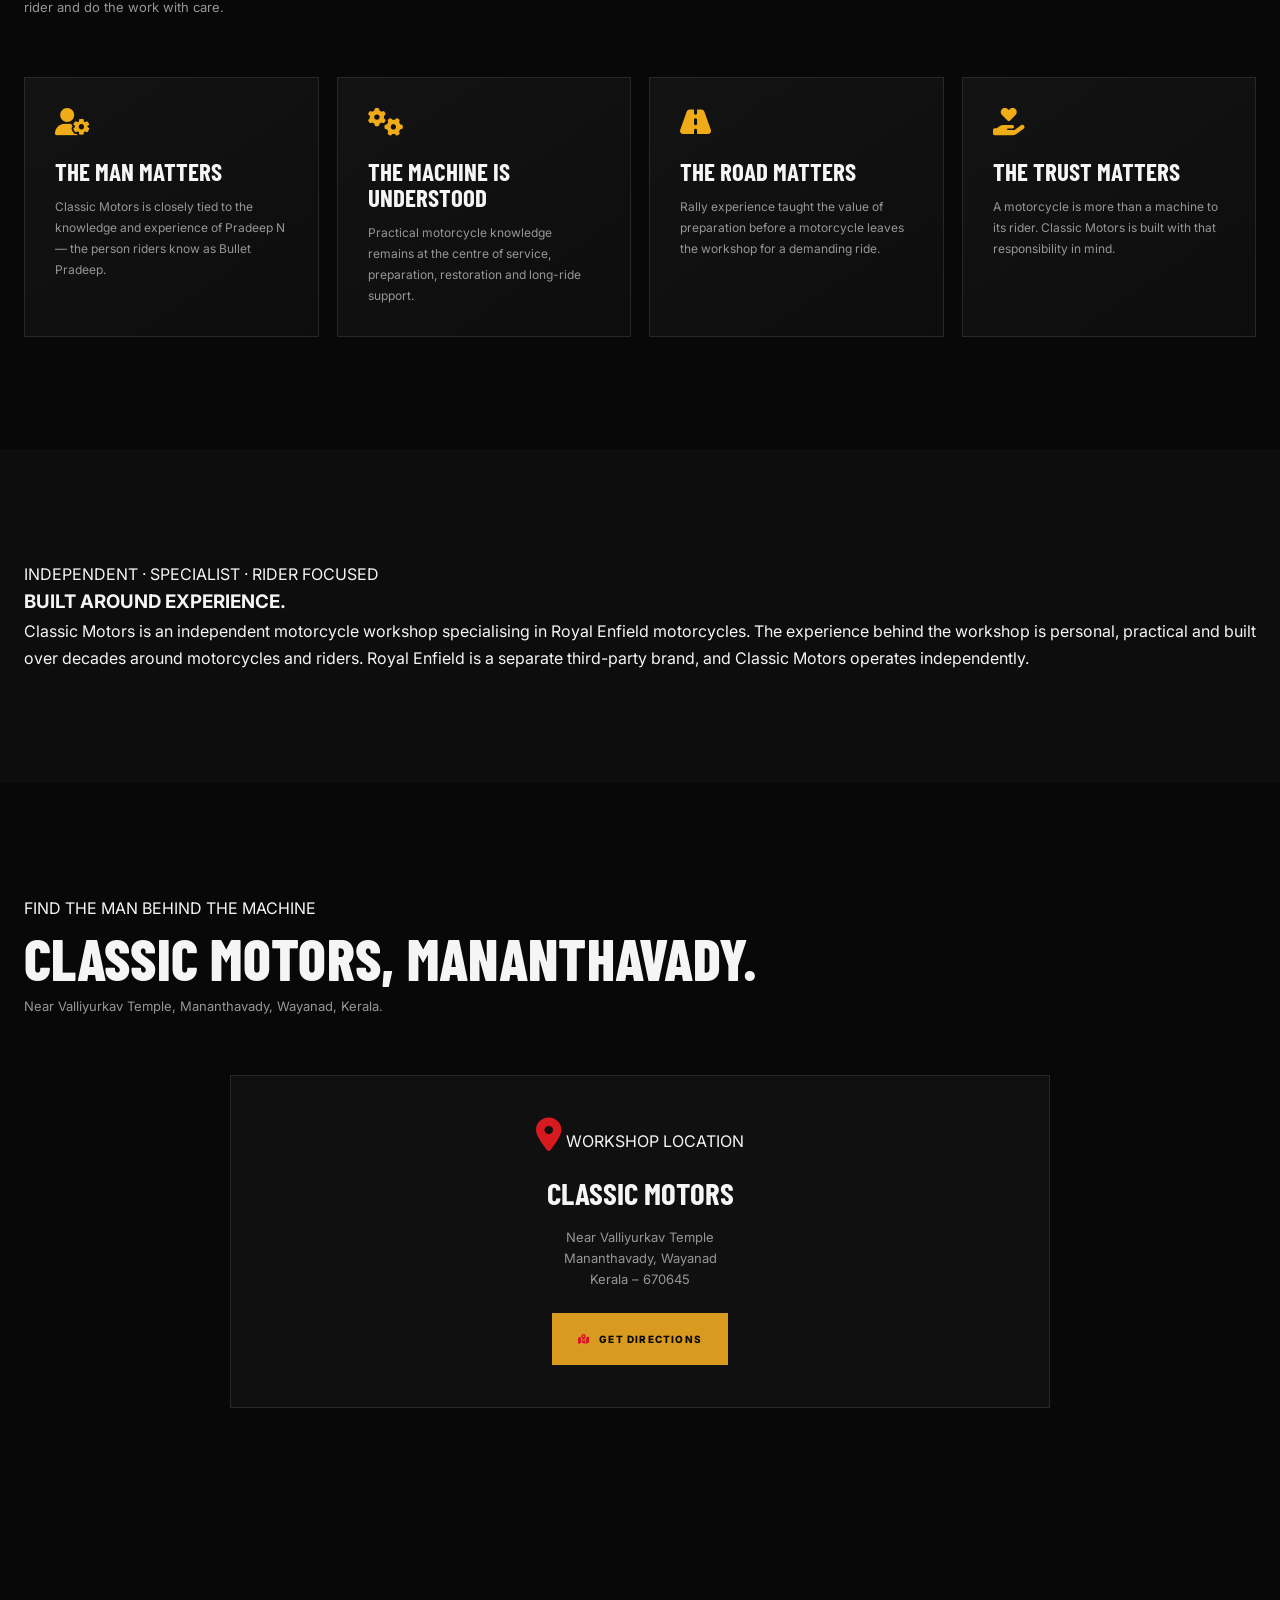
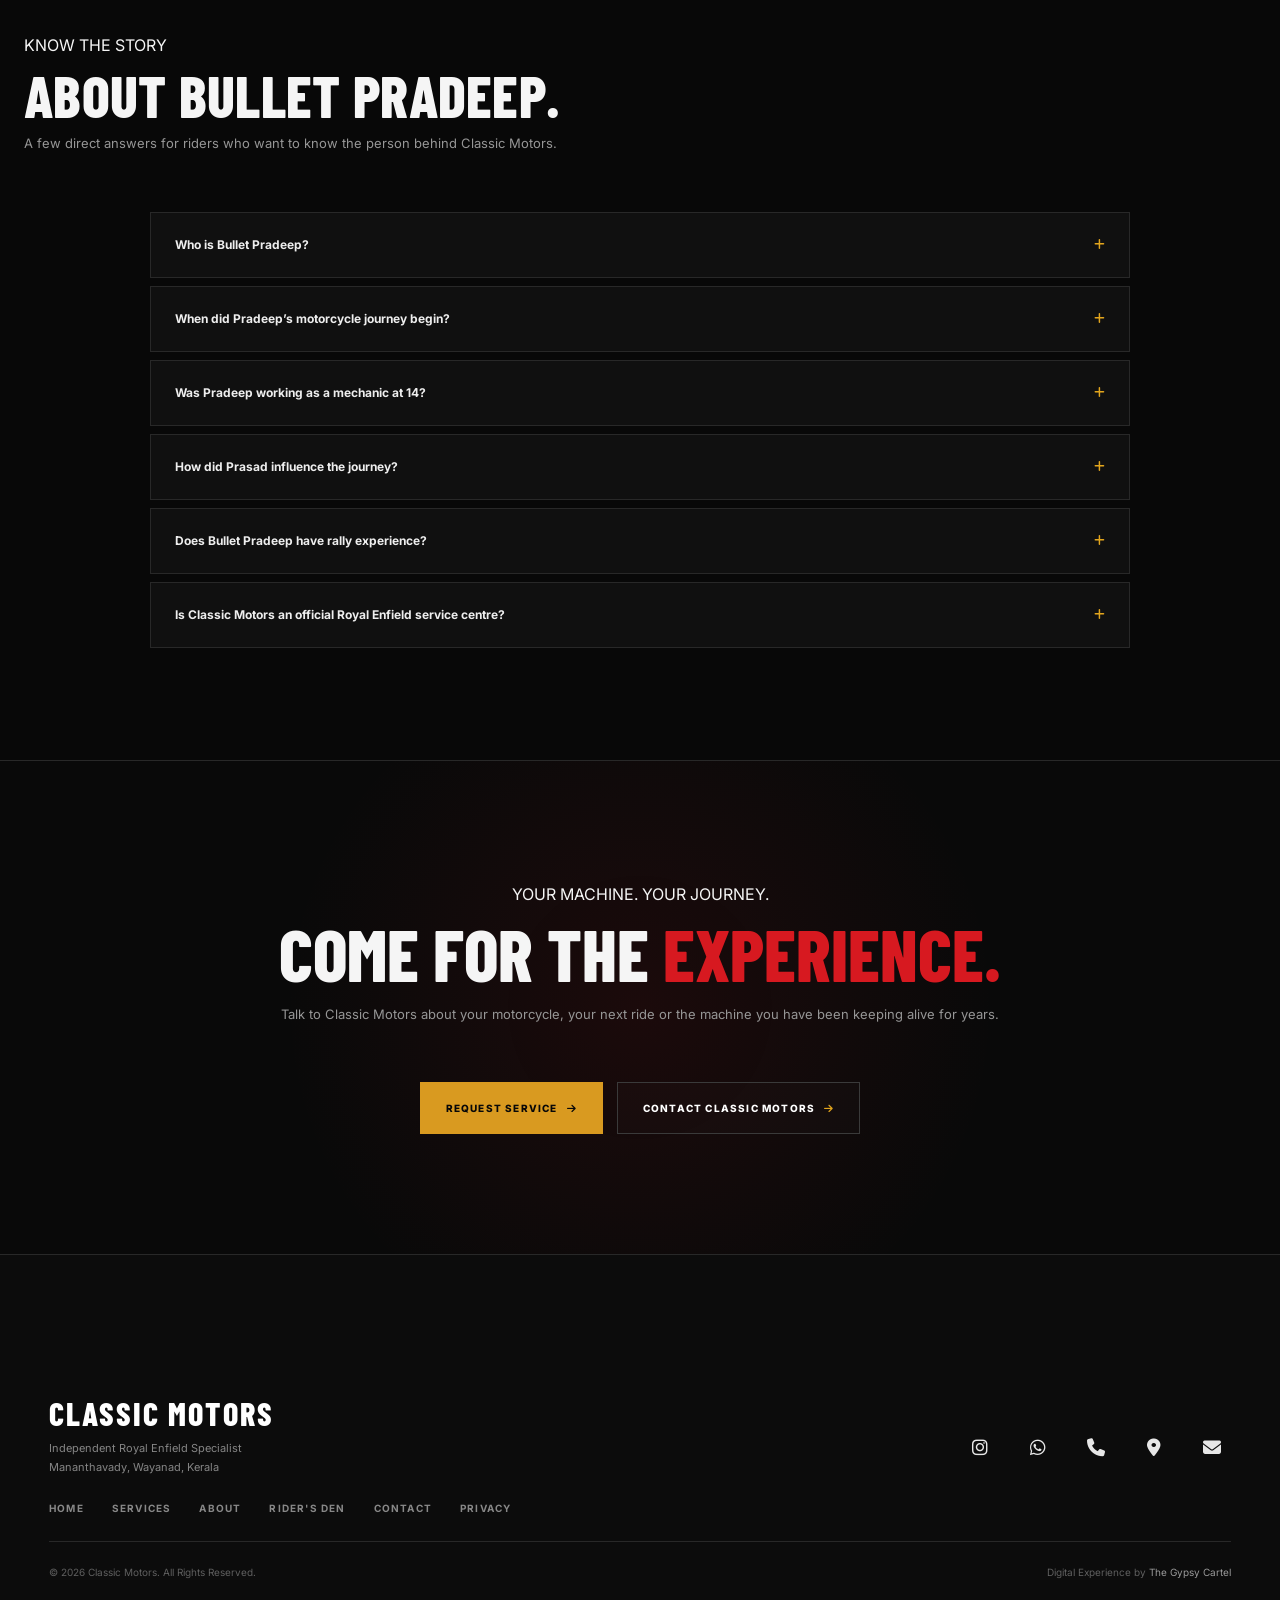
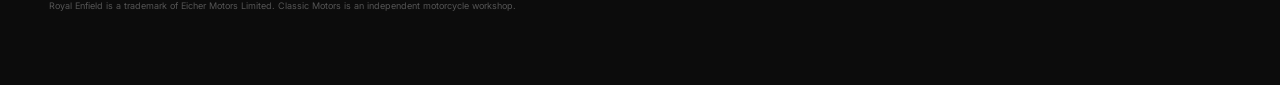
==== commit f0de2323: "Update index.html" ====
--- a/about/index.html
+++ b/about/index.html
@@ -116,6 +116,264 @@
     }
     </script>
 
+
+<style id="about-page-premium-polish-v7">
+/* =========================================================
+   CLASSIC MOTORS — ABOUT PAGE PREMIUM POLISH V7
+   Scoped only to .about-page so other pages stay untouched.
+   ========================================================= */
+
+.about-page{
+  --about-accent: #f0ab18;
+  --about-red: #e11d26;
+}
+
+/* ---------- clean card icons: no square boxes ---------- */
+.about-page .card > i,
+.about-page .about-rally-card-v6 > i{
+  width:auto !important;
+  min-width:0 !important;
+  height:auto !important;
+  min-height:0 !important;
+  padding:0 !important;
+  margin:0 0 22px !important;
+  display:inline-block !important;
+  border:0 !important;
+  outline:0 !important;
+  border-radius:0 !important;
+  background:transparent !important;
+  background-image:none !important;
+  box-shadow:none !important;
+  line-height:1 !important;
+  font-size:28px !important;
+  color:var(--about-accent) !important;
+  transform-origin:center;
+  transition:
+    transform .32s cubic-bezier(.22,.61,.36,1),
+    color .26s ease,
+    filter .26s ease;
+}
+
+.about-page .card,
+.about-page .about-rally-card-v6{
+  display:flex;
+  flex-direction:column;
+  align-items:flex-start;
+}
+
+.about-page .card > h4,
+.about-page .about-rally-card-v6 > h4{
+  margin-top:0 !important;
+}
+
+.about-page .card > p,
+.about-page .about-rally-card-v6 > p{
+  margin-top:0 !important;
+}
+
+/* icon motion */
+.about-page .card:hover > i,
+.about-page .card:focus-within > i,
+.about-page .about-rally-card-v6:hover > i{
+  transform:translateY(-4px) scale(1.14) rotate(-5deg);
+  color:var(--about-red) !important;
+  filter:drop-shadow(0 6px 12px rgba(225,29,38,.22));
+}
+
+/* Keep the dedicated ring icon visually intentional, but remove any
+   accidental square-box treatment from the actual icon itself. */
+.about-page .about-ring-icon-v6 i,
+.about-page .about-ring-icon-v6 > i{
+  background:transparent !important;
+  border:0 !important;
+  box-shadow:none !important;
+  width:auto !important;
+  height:auto !important;
+}
+
+/* ---------- buttons: consistent icon motion ---------- */
+.about-page .btn,
+.about-page .cta-btn{
+  transition:
+    transform .3s cubic-bezier(.22,.61,.36,1),
+    box-shadow .3s ease,
+    background-color .3s ease,
+    color .3s ease,
+    border-color .3s ease;
+}
+
+.about-page .btn > i,
+.about-page .cta-btn > i{
+  display:inline-block;
+  transform-origin:center;
+  transition:
+    transform .3s cubic-bezier(.22,.61,.36,1),
+    color .24s ease,
+    filter .24s ease;
+}
+
+.about-page .btn:hover > i,
+.about-page .cta-btn:hover > i{
+  transform:translateX(4px) scale(1.08);
+}
+
+.about-page .btn:active,
+.about-page .cta-btn:active{
+  transform:translateY(1px) scale(.985);
+}
+
+/* ---------- footer: same clean system as Home V9 ---------- */
+.about-page .footer-social{
+  display:flex;
+  align-items:center;
+  justify-content:flex-end;
+  gap:20px;
+}
+
+.about-page .footer-social a{
+  width:auto !important;
+  min-width:0 !important;
+  height:auto !important;
+  min-height:0 !important;
+  margin:0 !important;
+  padding:5px !important;
+  display:inline-flex !important;
+  align-items:center !important;
+  justify-content:center !important;
+  border:0 !important;
+  border-width:0 !important;
+  border-style:none !important;
+  border-radius:0 !important;
+  background:transparent !important;
+  box-shadow:none !important;
+  color:rgba(255,255,255,.9) !important;
+  text-decoration:none !important;
+  cursor:pointer !important;
+  transition:
+    transform .28s cubic-bezier(.22,.61,.36,1),
+    color .24s ease,
+    filter .24s ease !important;
+}
+
+.about-page .footer-social a i{
+  margin:0 !important;
+  padding:0 !important;
+  display:block !important;
+  width:auto !important;
+  height:auto !important;
+  border:0 !important;
+  background:transparent !important;
+  box-shadow:none !important;
+  font-size:18px !important;
+  line-height:1 !important;
+  transform-origin:center;
+  transition:
+    transform .28s cubic-bezier(.22,.61,.36,1),
+    color .24s ease,
+    filter .24s ease !important;
+}
+
+.about-page .footer-social a:hover,
+.about-page .footer-social a:focus-visible{
+  transform:translateY(-4px) scale(1.06) !important;
+  border:0 !important;
+  background:transparent !important;
+  box-shadow:none !important;
+  outline:none;
+}
+
+.about-page .footer-social a:hover i,
+.about-page .footer-social a:focus-visible i{
+  transform:scale(1.18) rotate(-5deg);
+  filter:drop-shadow(0 5px 10px rgba(0,0,0,.35));
+}
+
+.about-page .footer-social a:nth-child(1):hover i,
+.about-page .footer-social a:nth-child(1):focus-visible i{
+  color:#e1306c !important;
+}
+
+.about-page .footer-social a:nth-child(2):hover i,
+.about-page .footer-social a:nth-child(2):focus-visible i{
+  color:#25d366 !important;
+}
+
+.about-page .footer-social a:nth-child(3):hover i,
+.about-page .footer-social a:nth-child(3):focus-visible i{
+  color:#f2b632 !important;
+}
+
+.about-page .footer-social a:nth-child(4):hover i,
+.about-page .footer-social a:nth-child(4):focus-visible i{
+  color:#ef4444 !important;
+}
+
+.about-page .footer-social a:nth-child(5):hover i,
+.about-page .footer-social a:nth-child(5):focus-visible i{
+  color:#f2b632 !important;
+}
+
+.about-page .footer-social a:active{
+  transform:translateY(-1px) scale(.96) !important;
+}
+
+/* ---------- no accidental icon box on location / quote icons ---------- */
+.about-page .location-icon,
+.about-page .about-prasad-quote-v6 > i{
+  background:transparent !important;
+  border:0 !important;
+  box-shadow:none !important;
+}
+
+.about-page .location-icon{
+  display:inline-block;
+  transform-origin:center;
+  transition:transform .28s ease, color .24s ease;
+}
+
+.about-page .location-box:hover .location-icon{
+  transform:translateY(-3px) scale(1.1);
+  color:var(--about-red) !important;
+}
+
+/* ---------- mobile footer alignment ---------- */
+@media (max-width:760px){
+  .about-page .footer-social{
+    justify-content:flex-start;
+    gap:18px;
+  }
+
+  .about-page .footer-social a{
+    padding:4px !important;
+  }
+
+  .about-page .footer-social a i{
+    font-size:17px !important;
+  }
+
+  .about-page .card > i,
+  .about-page .about-rally-card-v6 > i{
+    font-size:26px !important;
+    margin-bottom:18px !important;
+  }
+}
+
+/* ---------- reduced motion ---------- */
+@media (prefers-reduced-motion:reduce){
+  .about-page .card > i,
+  .about-page .about-rally-card-v6 > i,
+  .about-page .footer-social a,
+  .about-page .footer-social a i,
+  .about-page .btn,
+  .about-page .cta-btn,
+  .about-page .btn > i,
+  .about-page .cta-btn > i,
+  .about-page .location-icon{
+    transition:none !important;
+  }
+}
+</style>
+
 </head>
 
 <body class="about-page">
@@ -132,7 +390,7 @@
         <ul class="nav-links">
             <li><a href="../">Home</a></li>
             <li><a href="../services/">Services</a></li>
-            <li><a href="../about/" class="active" aria-current="page">About</a></li>
+            <li><a href="../about/" class="active" aria-current="page">Our Story</a></li>
             <li><a href="../riders-den/">Rider's Den</a></li>
             <li><a href="../contact/">Contact</a></li>
         </ul>
--- a/style.css
+++ b/style.css
@@ -1645,640 +1645,3 @@
     transform:none;
   }
 }
-
-
-/* =========================================================
-   ABOUT PAGE — BULLET PRADEEP EDITORIAL STORY V6
-   Scoped to .about-page only
-   ========================================================= */
-
-.about-page .about-hero-v6{
-  overflow:hidden;
-  position:relative;
-  background:
-    radial-gradient(circle at 78% 44%,rgba(226,165,29,.07),transparent 27%),
-    radial-gradient(circle at 18% 62%,rgba(215,25,32,.06),transparent 31%),
-    #080808;
-}
-
-.about-page .about-hero-grid-v6{
-  width:100%;
-  display:grid;
-  grid-template-columns:minmax(0,1.2fr) minmax(320px,.8fr);
-  gap:64px;
-  align-items:center;
-}
-
-.about-page .about-hero-copy-v6{
-  max-width:820px;
-}
-
-.about-page .about-hero-copy-v6 h2{
-  max-width:760px;
-  margin:0 0 24px;
-}
-
-.about-page .about-hero-copy-v6 .hero-lead{
-  max-width:720px;
-  font-size:16px;
-  line-height:1.9;
-  color:#aaa;
-}
-
-.about-page .about-hero-copy-v6 .hero-lead strong{
-  color:#fff;
-}
-
-.about-page .about-hero-mark{
-  display:flex;
-  justify-content:center;
-  align-items:center;
-}
-
-.about-page .hero-mark-ring-v6{
-  width:min(100%,380px);
-  aspect-ratio:1;
-  border:1px solid rgba(226,165,29,.34);
-  border-radius:50%;
-  display:flex;
-  flex-direction:column;
-  align-items:center;
-  justify-content:center;
-  padding:36px;
-  background:
-    radial-gradient(circle at center,rgba(226,165,29,.075),transparent 58%),
-    #0b0b0b;
-  box-shadow:
-    0 0 0 14px rgba(226,165,29,.018),
-    0 0 70px rgba(226,165,29,.06);
-  text-align:center;
-}
-
-.about-page .hero-mark-word{
-  font-family:'Barlow Condensed',sans-serif;
-  font-size:clamp(26px,3vw,42px);
-  font-weight:600;
-  letter-spacing:7px;
-  color:#aaa;
-  text-transform:uppercase;
-}
-
-.about-page .hero-mark-name{
-  font-family:'Barlow Condensed',sans-serif;
-  font-size:clamp(56px,6vw,92px);
-  line-height:.82;
-  font-weight:900;
-  letter-spacing:1px;
-  color:#fff;
-  text-transform:uppercase;
-}
-
-.about-page .hero-mark-label{
-  margin-top:24px;
-  color:var(--accent-yellow);
-  font-size:9px;
-  line-height:1.5;
-  letter-spacing:2px;
-  text-transform:uppercase;
-}
-
-.about-page .about-hero-facts-v6{
-  display:grid;
-  grid-template-columns:repeat(3,minmax(0,1fr));
-  gap:12px;
-  margin-top:42px;
-  max-width:700px;
-}
-
-.about-page .about-hero-facts-v6 > div{
-  padding:14px 15px;
-  border-top:1px solid rgba(255,255,255,.1);
-  border-bottom:1px solid rgba(255,255,255,.045);
-}
-
-.about-page .about-hero-facts-v6 strong{
-  display:block;
-  font-family:'Barlow Condensed',sans-serif;
-  font-size:26px;
-  line-height:1;
-  color:#fff;
-}
-
-.about-page .about-hero-facts-v6 span{
-  display:block;
-  margin-top:7px;
-  color:#666;
-  font-size:8px;
-  letter-spacing:1.3px;
-}
-
-.about-page .about-heart-section-v6{
-  background:
-    linear-gradient(180deg,#0d0d0d,#0b0b0b);
-}
-
-.about-page .about-heart-grid-v6{
-  display:grid;
-  grid-template-columns:minmax(0,1.35fr) minmax(280px,.65fr);
-  gap:70px;
-  align-items:stretch;
-}
-
-.about-page .about-heart-copy-v6{
-  max-width:820px;
-}
-
-.about-page .about-heart-copy-v6 h3{
-  max-width:820px;
-  font-size:clamp(42px,5vw,70px);
-  line-height:.92;
-  margin:8px 0 28px;
-}
-
-.about-page .about-heart-copy-v6 h3 span{
-  display:block;
-  color:var(--accent-red);
-}
-
-.about-page .about-heart-copy-v6 p{
-  max-width:820px;
-  color:#a7a7a7;
-  font-size:15px;
-  line-height:1.95;
-  margin-bottom:18px;
-}
-
-.about-page .about-heart-copy-v6 p strong{
-  color:#fff;
-}
-
-.about-page .about-heart-card-v6{
-  position:relative;
-  padding:40px 32px;
-  min-height:100%;
-  display:flex;
-  flex-direction:column;
-  justify-content:center;
-  background:
-    linear-gradient(145deg,#141414,#0d0d0d);
-  border:1px solid rgba(255,255,255,.08);
-  overflow:hidden;
-}
-
-.about-page .about-heart-card-v6::before{
-  content:"";
-  position:absolute;
-  inset:auto 0 0;
-  height:3px;
-  background:linear-gradient(90deg,var(--accent-yellow),var(--accent-red));
-}
-
-.about-page .about-card-kicker{
-  color:#666;
-  font-size:9px;
-  letter-spacing:1.8px;
-}
-
-.about-page .about-big-name-v6{
-  margin:26px 0 20px;
-  display:flex;
-  flex-direction:column;
-}
-
-.about-page .about-big-name-v6 span{
-  font-family:var(--script);
-  font-size:46px;
-  line-height:.8;
-  color:var(--accent-gold);
-}
-
-.about-page .about-big-name-v6 strong{
-  font-family:'Barlow Condensed',sans-serif;
-  font-size:78px;
-  line-height:.88;
-  letter-spacing:1px;
-  color:#fff;
-  text-transform:uppercase;
-}
-
-.about-page .about-heart-card-v6 p{
-  color:#8f8f8f;
-  font-size:12px;
-  line-height:1.85;
-  margin:0;
-}
-
-.about-page .about-card-line-v6{
-  width:44px;
-  height:2px;
-  margin:30px 0 18px;
-  background:var(--accent-yellow);
-}
-
-.about-page .about-card-caption{
-  color:#565656;
-  font-size:8px;
-  letter-spacing:1.7px;
-}
-
-.about-page .about-prasad-section-v6{
-  background:#101010;
-}
-
-.about-page .about-prasad-grid-v6{
-  display:grid;
-  grid-template-columns:minmax(280px,.72fr) minmax(0,1.28fr);
-  gap:70px;
-  align-items:center;
-}
-
-.about-page .about-prasad-quote-v6{
-  min-height:360px;
-  padding:40px;
-  display:flex;
-  flex-direction:column;
-  justify-content:center;
-  border:1px solid rgba(226,165,29,.18);
-  background:
-    radial-gradient(circle at 30% 20%,rgba(226,165,29,.06),transparent 44%),
-    #0b0b0b;
-}
-
-.about-page .about-prasad-quote-v6 i{
-  color:var(--accent-yellow);
-  font-size:28px;
-  margin-bottom:28px;
-}
-
-.about-page .about-prasad-quote-v6 p{
-  font-family:var(--editorial),Georgia,serif;
-  font-style:italic;
-  font-size:clamp(26px,3vw,38px);
-  line-height:1.18;
-  color:#f0ece3;
-}
-
-.about-page .about-prasad-quote-v6 span{
-  margin-top:24px;
-  color:#666;
-  font-size:8px;
-  letter-spacing:1.8px;
-}
-
-.about-page .about-prasad-copy-v6{
-  max-width:780px;
-}
-
-.about-page .about-prasad-copy-v6 h3{
-  margin:12px 0 25px;
-  font-size:clamp(42px,5vw,64px);
-  line-height:.92;
-}
-
-.about-page .about-prasad-copy-v6 h3 span{
-  color:var(--accent-red);
-}
-
-.about-page .about-prasad-copy-v6 p{
-  color:#a4a4a4;
-  font-size:14px;
-  line-height:1.95;
-  margin-bottom:18px;
-}
-
-.about-page .about-prasad-copy-v6 p strong{
-  color:#fff;
-}
-
-.about-page .about-emphasis-v6{
-  padding-left:18px;
-  border-left:2px solid var(--accent-yellow);
-  color:#d0d0d0 !important;
-}
-
-.about-page .about-timeline-v6{
-  background:#080808;
-}
-
-.about-page .about-timeline-v6 .section-title{
-  max-width:850px;
-}
-
-.about-page .about-timeline-v6 .section-title h3 span{
-  color:var(--accent-red);
-}
-
-.about-page .about-timeline-list-v6{
-  max-width:980px;
-  margin:0 auto;
-  position:relative;
-  display:grid;
-  gap:0;
-}
-
-.about-page .about-timeline-list-v6::before{
-  content:"";
-  position:absolute;
-  left:126px;
-  top:0;
-  bottom:0;
-  width:1px;
-  background:linear-gradient(180deg,transparent,rgba(226,165,29,.3) 8%,rgba(226,165,29,.2) 92%,transparent);
-}
-
-.about-page .about-timeline-item-v6{
-  display:grid;
-  grid-template-columns:105px minmax(0,1fr);
-  gap:36px;
-  position:relative;
-  padding:0 0 42px;
-}
-
-.about-page .about-timeline-item-v6:last-child{
-  padding-bottom:0;
-}
-
-.about-page .about-timeline-item-v6::after{
-  content:"";
-  position:absolute;
-  left:121px;
-  top:7px;
-  width:11px;
-  height:11px;
-  border-radius:50%;
-  background:#0b0b0b;
-  border:2px solid var(--accent-yellow);
-  box-shadow:0 0 0 5px rgba(226,165,29,.045);
-}
-
-.about-page .about-timeline-year-v6{
-  font-family:'Barlow Condensed',sans-serif;
-  font-size:28px;
-  font-weight:800;
-  line-height:1;
-  color:#fff;
-  text-align:right;
-  padding-top:1px;
-  letter-spacing:.5px;
-}
-
-.about-page .about-timeline-body-v6{
-  padding:0 0 2px 22px;
-}
-
-.about-page .about-timeline-body-v6 > span{
-  color:#666;
-  font-size:8px;
-  letter-spacing:1.7px;
-}
-
-.about-page .about-timeline-body-v6 h4{
-  margin:9px 0 9px;
-  font-family:'Barlow Condensed',sans-serif;
-  font-size:29px;
-  line-height:1;
-  color:#fff;
-}
-
-.about-page .about-timeline-body-v6 p{
-  max-width:690px;
-  color:#8f8f8f;
-  font-size:12px;
-  line-height:1.8;
-}
-
-.about-page .about-timeline-item-v6.current .about-timeline-year-v6{
-  color:var(--accent-yellow);
-}
-
-.about-page .about-timeline-item-v6.current .about-timeline-body-v6 h4{
-  color:#f7f0df;
-}
-
-.about-page .about-rally-intro-v6{
-  max-width:880px;
-  margin:0 auto 44px;
-  text-align:center;
-}
-
-.about-page .about-rally-intro-v6 h3{
-  margin:12px auto 18px;
-  max-width:840px;
-  font-size:clamp(44px,5vw,70px);
-  line-height:.92;
-}
-
-.about-page .about-rally-intro-v6 h3 span{
-  color:var(--accent-red);
-}
-
-.about-page .about-rally-intro-v6 p{
-  max-width:700px;
-  margin-inline:auto;
-  color:#959595;
-  font-size:14px;
-  line-height:1.9;
-}
-
-.about-page .about-rally-grid-v6{
-  display:grid;
-  grid-template-columns:repeat(3,minmax(0,1fr));
-  gap:16px;
-  max-width:1000px;
-  margin-inline:auto;
-}
-
-.about-page .about-rally-card-v6{
-  min-height:220px;
-  padding:30px 25px;
-  background:rgba(255,255,255,.018);
-  border:1px solid rgba(255,255,255,.07);
-}
-
-.about-page .about-rally-card-v6 i{
-  width:42px;
-  height:42px;
-  display:grid;
-  place-items:center;
-  margin-bottom:20px;
-  color:var(--accent-yellow);
-  border:1px solid rgba(226,165,29,.22);
-  background:rgba(226,165,29,.06);
-}
-
-.about-page .about-rally-card-v6 h4{
-  font-family:'Barlow Condensed',sans-serif;
-  font-size:25px;
-  line-height:1;
-  margin-bottom:11px;
-}
-
-.about-page .about-rally-card-v6 p{
-  color:#858585;
-  font-size:12px;
-  line-height:1.8;
-}
-
-.about-page .about-personal-v6{
-  background:#0d0d0d;
-}
-
-.about-page .about-ring-feature-v6{
-  max-width:940px;
-  margin:0 auto 35px;
-  padding:35px;
-  display:grid;
-  grid-template-columns:96px minmax(0,1fr);
-  gap:25px;
-  align-items:center;
-  background:#111;
-  border:1px solid rgba(226,165,29,.12);
-}
-
-.about-page .about-ring-icon-v6{
-  width:72px;
-  height:72px;
-  display:grid;
-  place-items:center;
-  border-radius:50%;
-  color:var(--accent-yellow);
-  border:1px solid rgba(226,165,29,.3);
-  background:rgba(226,165,29,.05);
-  font-size:24px;
-}
-
-.about-page .about-ring-copy-v6 h4{
-  margin:9px 0 11px;
-  font-family:'Barlow Condensed',sans-serif;
-  font-size:clamp(27px,3.4vw,42px);
-  line-height:.98;
-  color:#fff;
-}
-
-.about-page .about-ring-copy-v6 p{
-  max-width:760px;
-  color:#929292;
-  font-size:13px;
-  line-height:1.85;
-}
-
-.about-page .about-detail-grid-v6{
-  max-width:980px;
-  margin-inline:auto;
-}
-
-.about-page .about-detail-grid-v6 .card{
-  min-height:215px;
-}
-
-.about-page .about-independent-banner-v6{
-  display:grid;
-  grid-template-columns:minmax(0,1fr) minmax(320px,.9fr);
-  gap:50px;
-  align-items:center;
-}
-
-.about-page .about-independent-banner-v6 h3{
-  margin-top:10px;
-  font-size:clamp(39px,4vw,58px);
-  line-height:.95;
-}
-
-.about-page .about-independent-banner-v6 h3 span{
-  color:var(--accent-red);
-}
-
-.about-page .about-independent-banner-v6 p{
-  color:#888;
-  font-size:12px;
-  line-height:1.85;
-}
-
-@media (max-width:980px){
-  .about-page .about-hero-grid-v6,
-  .about-page .about-heart-grid-v6,
-  .about-page .about-prasad-grid-v6,
-  .about-page .about-independent-banner-v6{
-    grid-template-columns:1fr;
-  }
-  .about-page .about-hero-mark{
-    justify-content:flex-start;
-  }
-  .about-page .about-heart-card-v6{
-    min-height:320px;
-  }
-  .about-page .about-rally-grid-v6{
-    grid-template-columns:1fr;
-  }
-}
-
-@media (max-width:760px){
-  .about-page .about-hero-grid-v6{
-    gap:44px;
-  }
-  .about-page .about-hero-facts-v6{
-    grid-template-columns:1fr;
-    gap:0;
-  }
-  .about-page .about-hero-facts-v6 > div{
-    display:flex;
-    align-items:center;
-    justify-content:space-between;
-    gap:15px;
-  }
-  .about-page .about-hero-facts-v6 strong{
-    font-size:24px;
-  }
-  .about-page .about-hero-facts-v6 span{
-    margin-top:0;
-  }
-  .about-page .hero-mark-ring-v6{
-    width:min(100%,315px);
-    margin-inline:auto;
-  }
-  .about-page .about-heart-grid-v6,
-  .about-page .about-prasad-grid-v6{
-    gap:42px;
-  }
-  .about-page .about-prasad-quote-v6{
-    min-height:280px;
-  }
-  .about-page .about-timeline-list-v6::before{
-    left:7px;
-  }
-  .about-page .about-timeline-item-v6{
-    grid-template-columns:1fr;
-    gap:13px;
-    padding-left:27px;
-    padding-bottom:32px;
-  }
-  .about-page .about-timeline-item-v6::after{
-    left:2px;
-    top:4px;
-  }
-  .about-page .about-timeline-year-v6{
-    text-align:left;
-    padding:0;
-    font-size:23px;
-  }
-  .about-page .about-timeline-body-v6{
-    padding-left:0;
-  }
-  .about-page .about-ring-feature-v6{
-    grid-template-columns:1fr;
-    padding:28px 22px;
-  }
-  .about-page .about-ring-icon-v6{
-    width:60px;
-    height:60px;
-  }
-  .about-page .about-script-note{
-    font-size:32px;
-  }
-}
-
-@media (prefers-reduced-motion:reduce){
-  .about-page .about-timeline-item-v6::after{
-    box-shadow:none;
-  }
-}
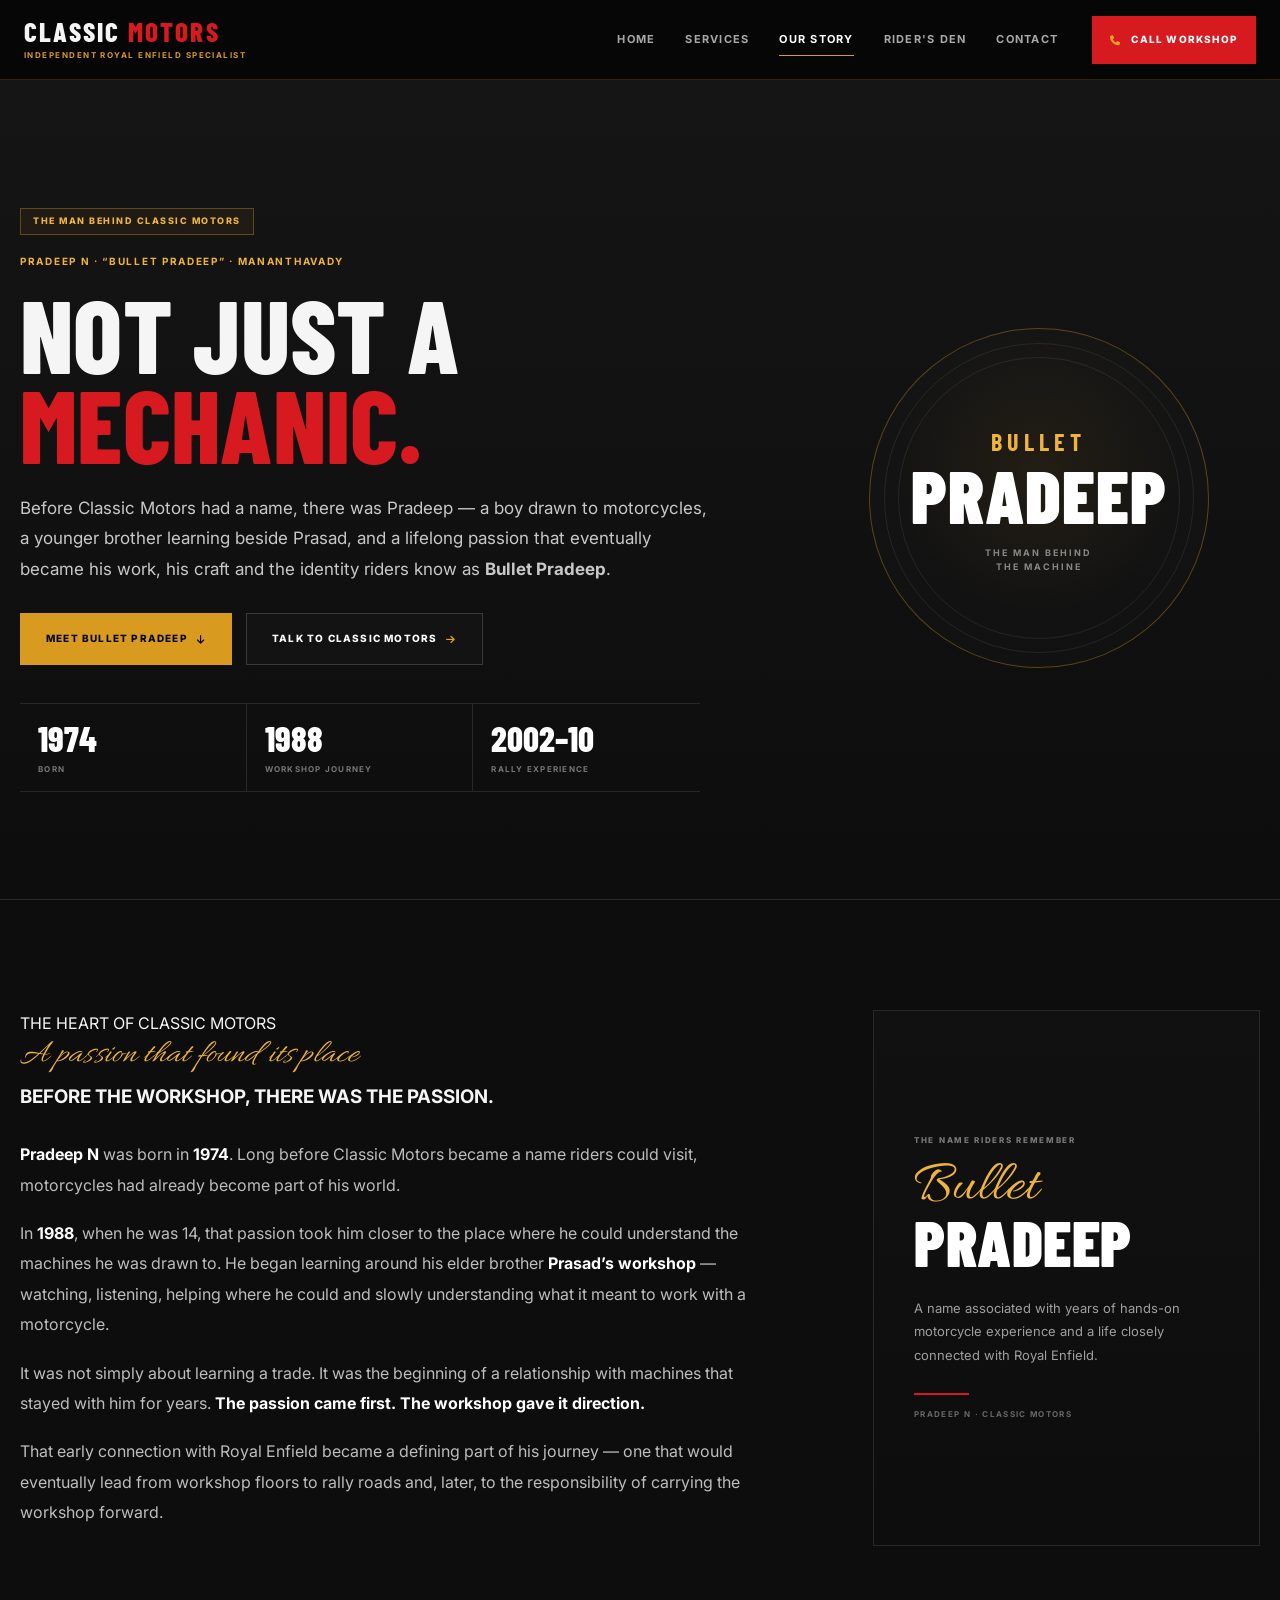
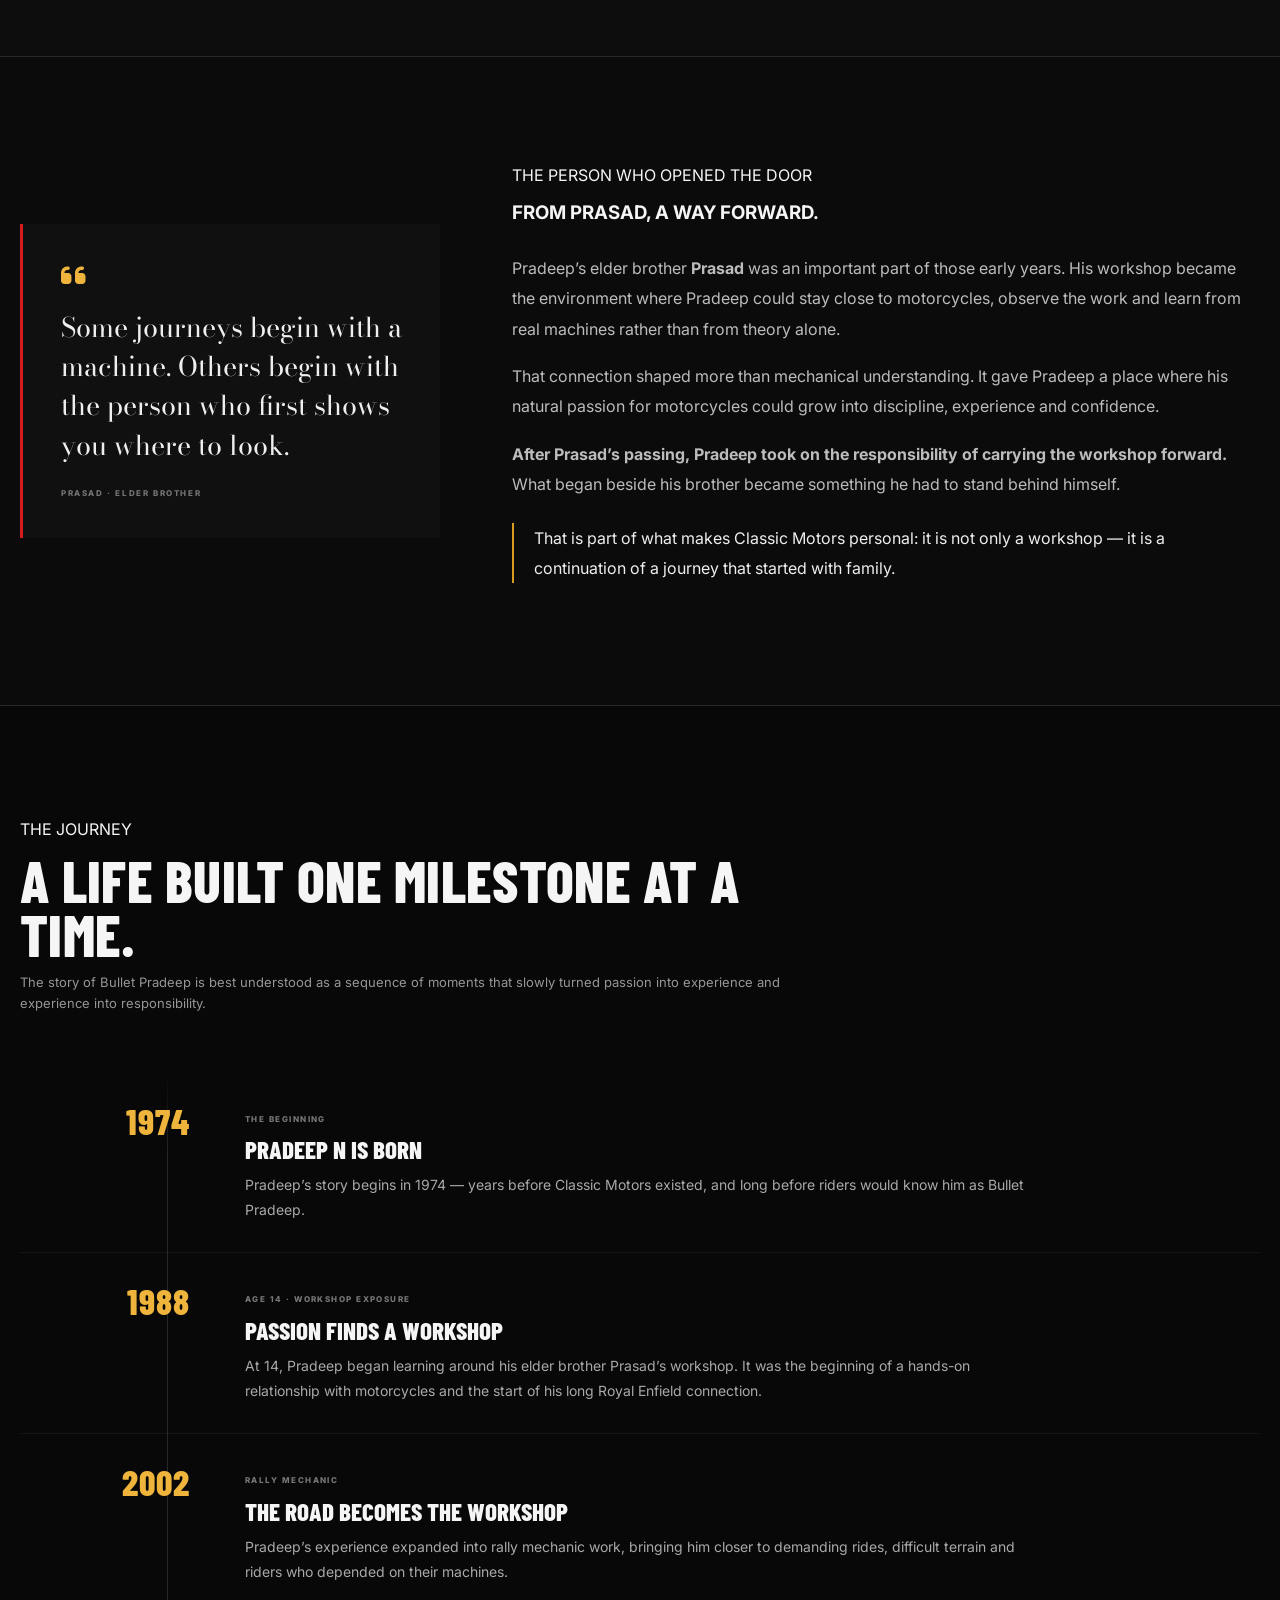
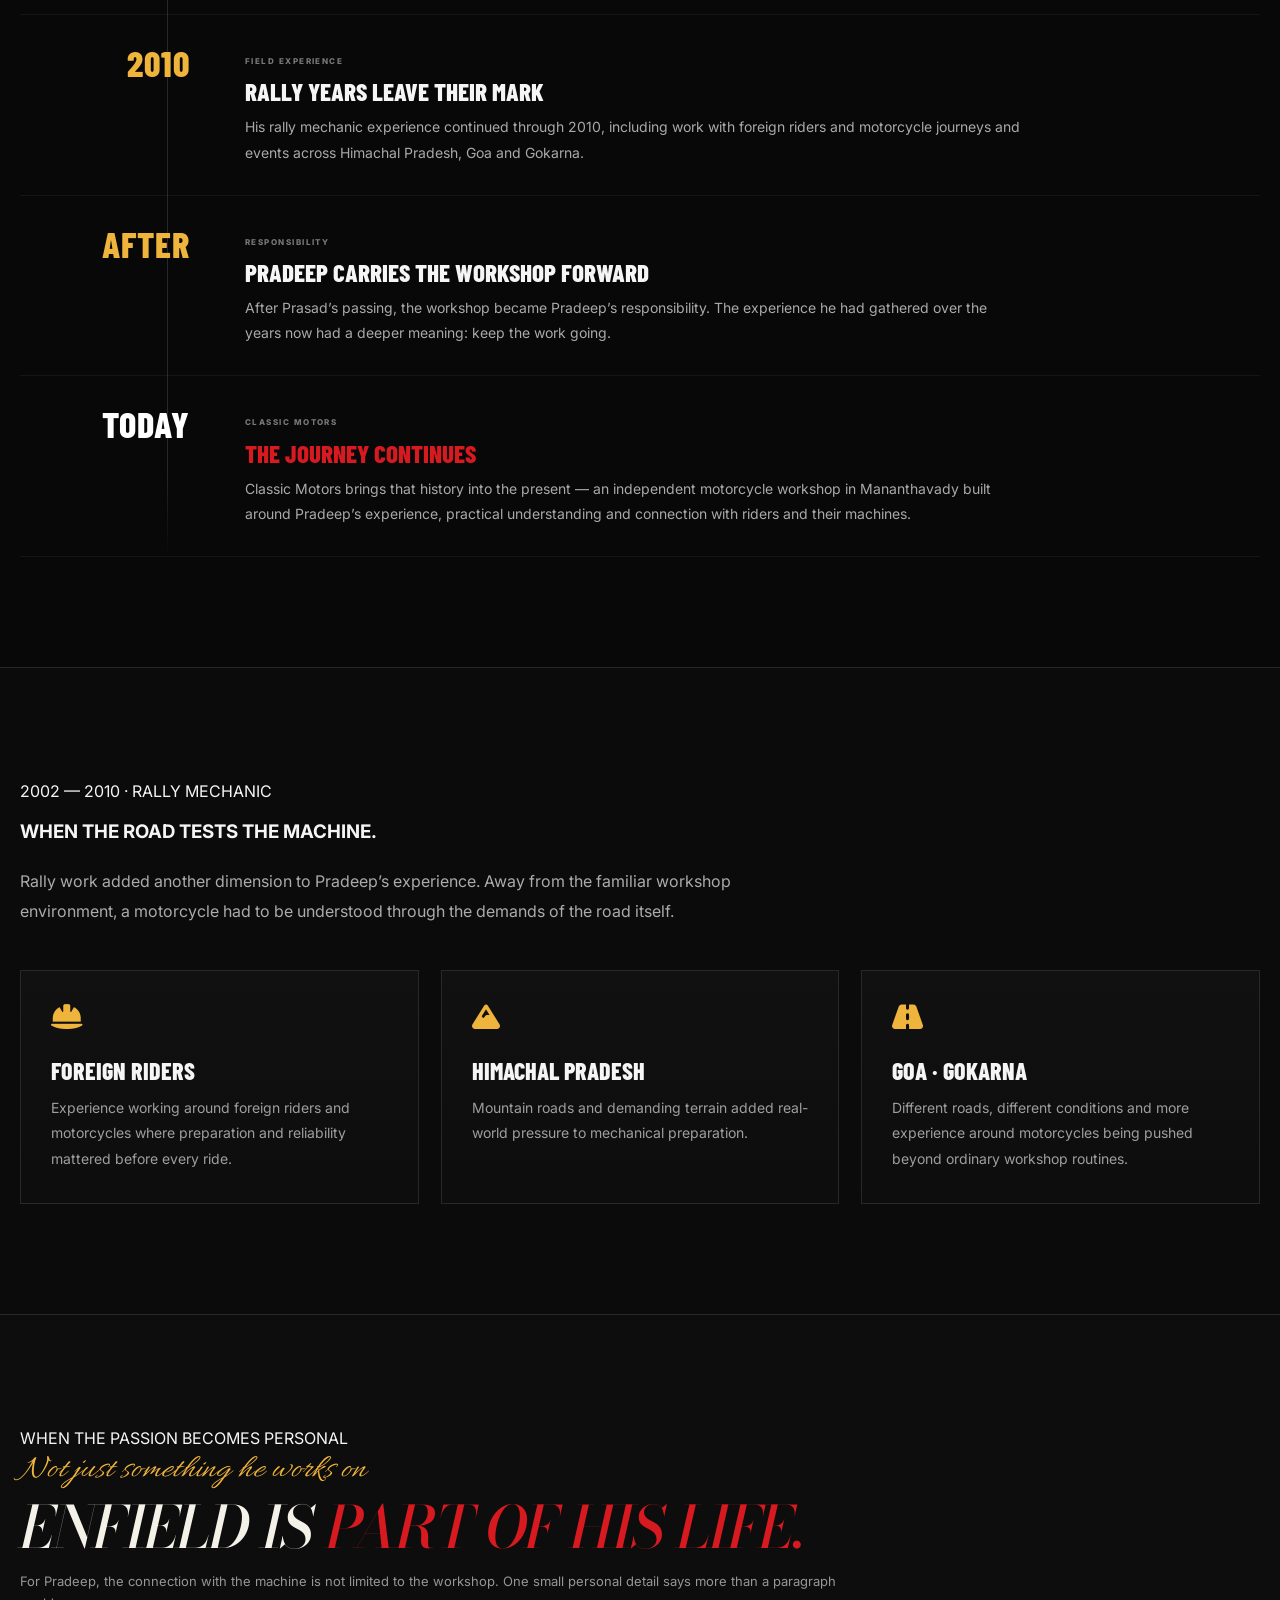
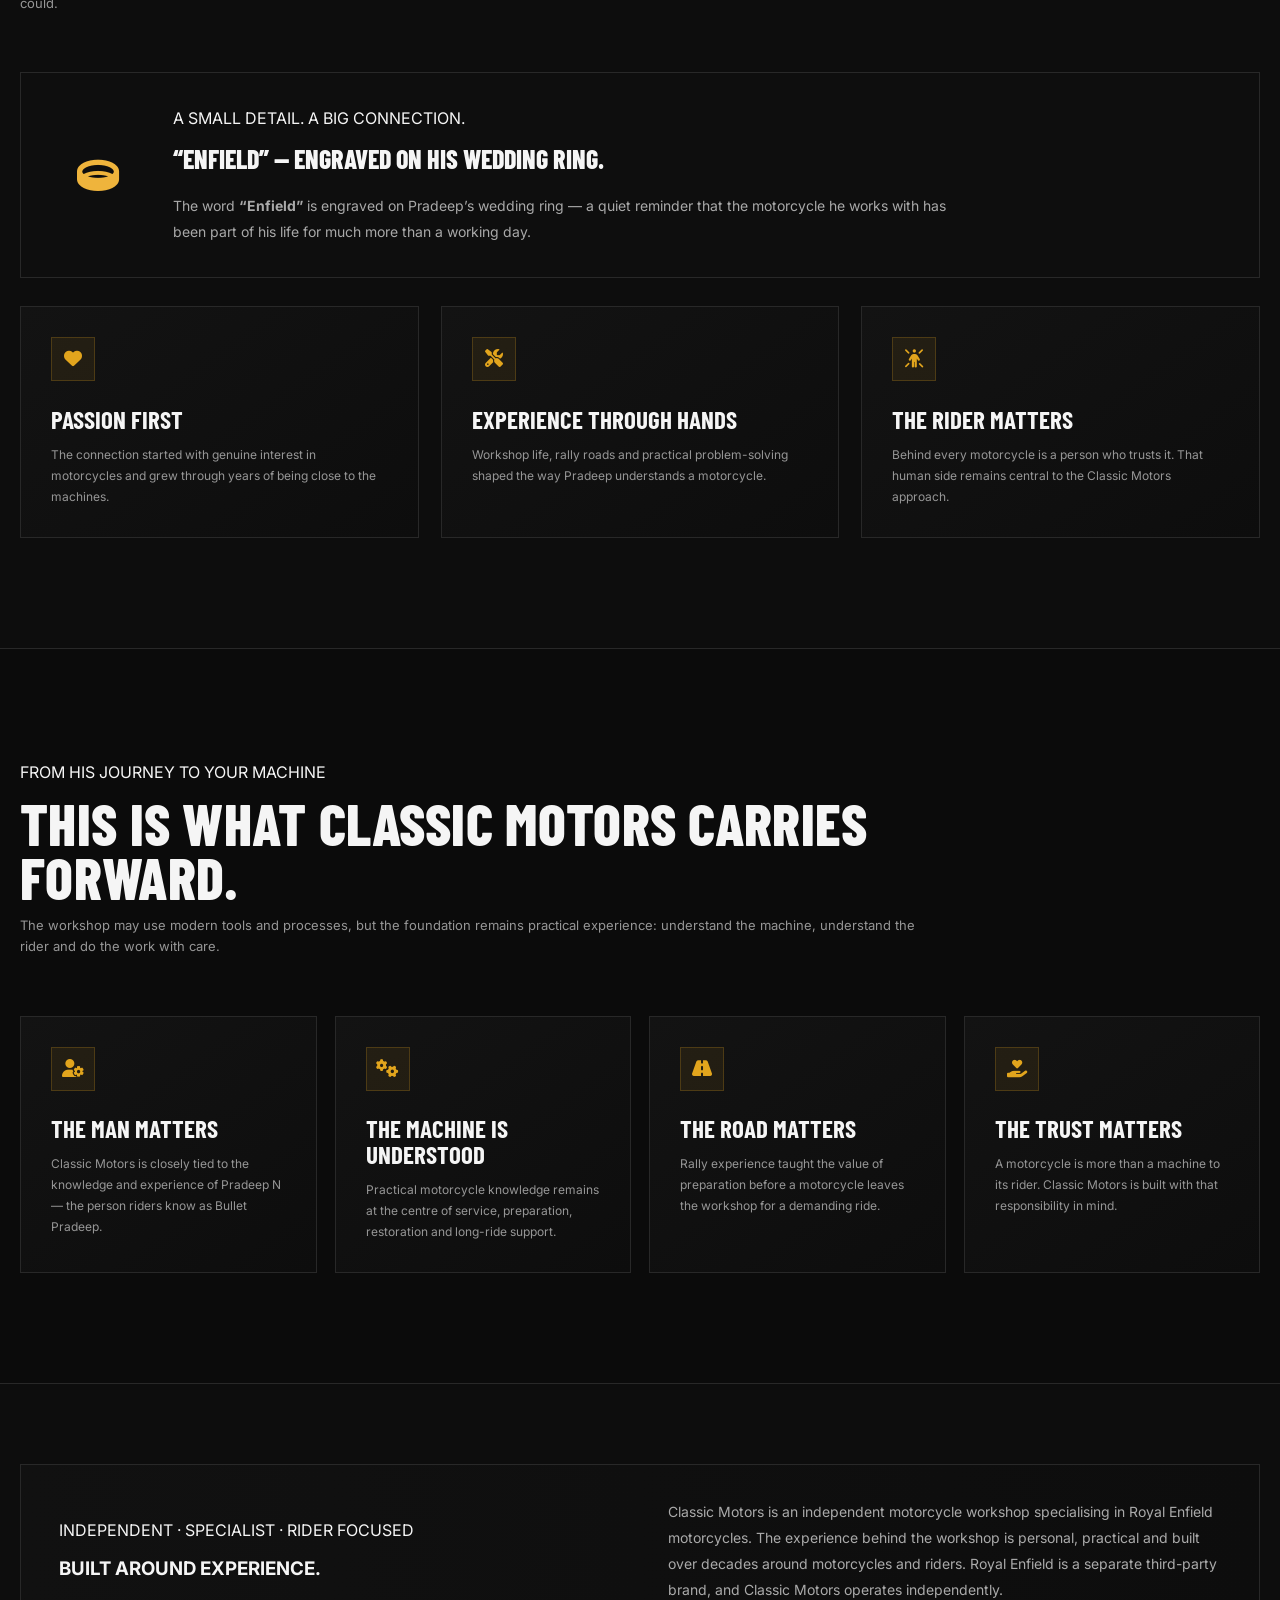
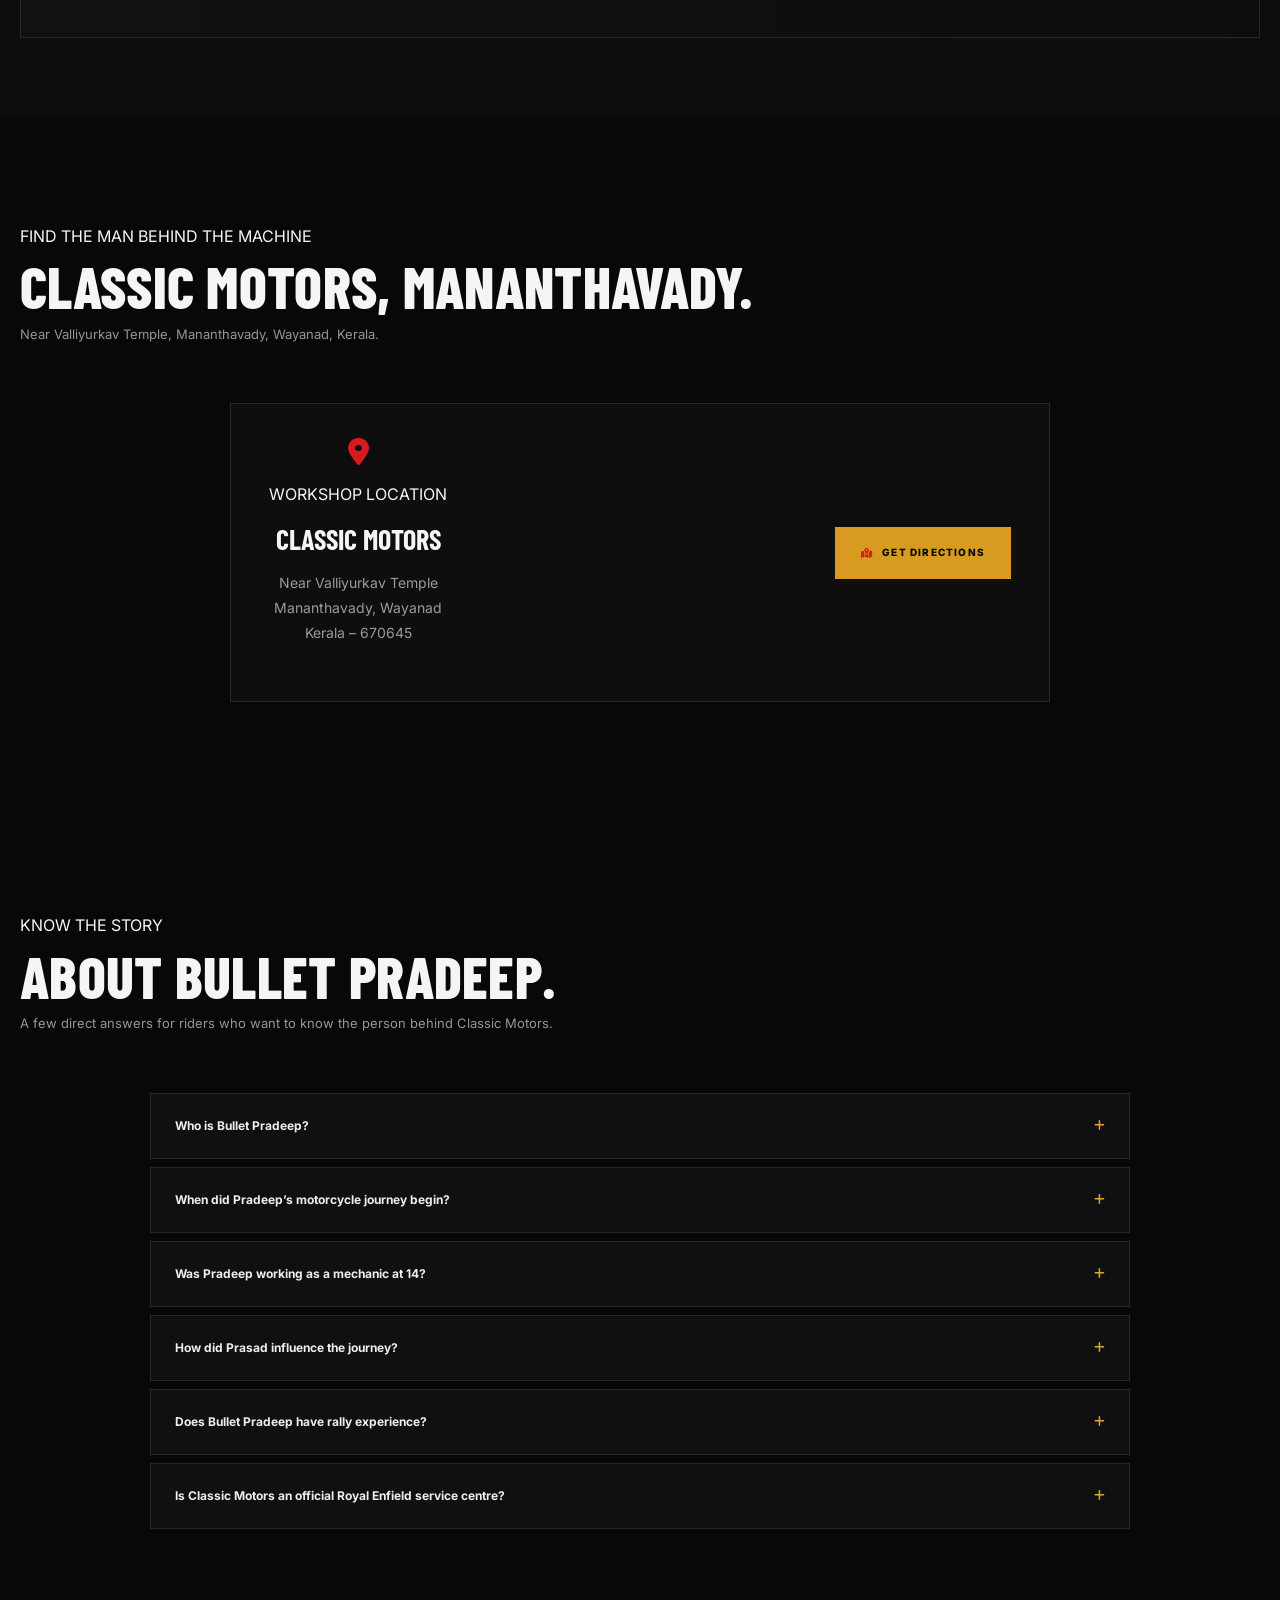
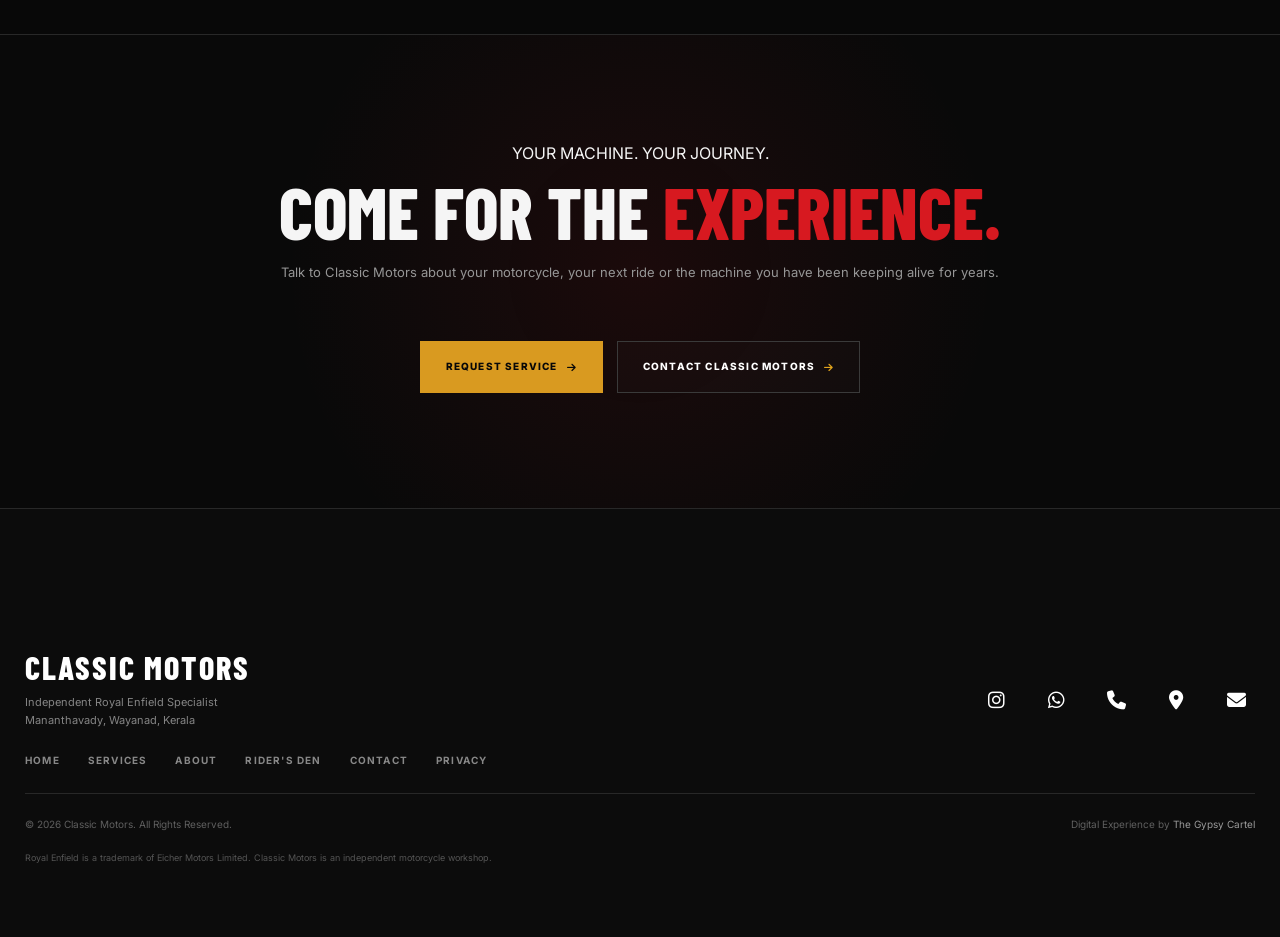
==== commit 64e90cc6: "Update index.html" ====
--- a/about/index.html
+++ b/about/index.html
@@ -1,56 +1,40 @@
 <!DOCTYPE html>
+
 <html lang="en-IN">
 <head>
-    <meta charset="UTF-8">
-    <meta http-equiv="X-Content-Type-Options" content="nosniff">
-    <meta name="referrer" content="strict-origin-when-cross-origin">
-    <meta name="viewport" content="width=device-width, initial-scale=1.0">
-    <meta name="theme-color" content="#080808">
-    <meta name="color-scheme" content="dark">
-
-    <title>About Classic Motors | Bullet Pradeep | Royal Enfield Specialist Mananthavady</title>
-
-    <meta name="description"
-        content="The story of Pradeep N, known as Bullet Pradeep — from his early passion for motorcycles and learning around his brother Prasad’s workshop in 1988 to rally mechanic experience and the journey that became Classic Motors in Mananthavady.">
-
-    <meta name="keywords"
-        content="Bullet Pradeep, Classic Motors Mananthavady, Royal Enfield mechanic Mananthavady, Royal Enfield specialist Wayanad, Bullet mechanic Wayanad, Royal Enfield workshop Mananthavady, Royal Enfield restoration Wayanad, motorcycle mechanic Wayanad">
-
-    <meta name="robots" content="index, follow, max-image-preview:large">
-    <link rel="canonical" href="https://ridewithclassicmotors.online/about/">
-
-    <meta property="og:type" content="website">
-    <meta property="og:title" content="About Classic Motors | The Story of Bullet Pradeep">
-    <meta property="og:description"
-        content="Meet Pradeep N, known as Bullet Pradeep — the man behind Classic Motors, shaped by family, workshop life, rally roads and a lifelong connection with Royal Enfield.">
-    <meta property="og:url" content="https://ridewithclassicmotors.online/about/">
-    <meta property="og:site_name" content="Classic Motors">
-
-    <meta name="twitter:card" content="summary_large_image">
-    <meta name="twitter:title" content="About Classic Motors | Bullet Pradeep">
-    <meta name="twitter:description"
-        content="The story of Bullet Pradeep, the motorcycle specialist behind Classic Motors in Mananthavady, Wayanad.">
-
-    <link rel="preconnect" href="https://fonts.googleapis.com">
-    <link rel="preconnect" href="https://fonts.gstatic.com" crossorigin>
-    <link
-        href="https://fonts.googleapis.com/css2?family=Allura&family=Bodoni+Moda:opsz,wght@6..96,400;6..96,500;6..96,600&family=Barlow+Condensed:wght@400;500;600;700;800;900&family=Inter:wght@400;500;600;700;800&display=swap"
-        rel="stylesheet">
-
-    <link rel="stylesheet" href="https://cdnjs.cloudflare.com/ajax/libs/font-awesome/6.5.2/css/all.min.css" crossorigin="anonymous" referrerpolicy="no-referrer">
-
-    <link rel="stylesheet" href="../style.css">
-
-    <!--
+<meta charset="utf-8"/>
+<meta content="nosniff" http-equiv="X-Content-Type-Options"/>
+<meta content="strict-origin-when-cross-origin" name="referrer"/>
+<meta content="width=device-width, initial-scale=1.0" name="viewport"/>
+<meta content="#080808" name="theme-color"/>
+<meta content="dark" name="color-scheme"/>
+<title>About Classic Motors | Bullet Pradeep | Royal Enfield Specialist Mananthavady</title>
+<meta content="The story of Pradeep N, known as Bullet Pradeep — from his early passion for motorcycles and learning around his brother Prasad’s workshop in 1988 to rally mechanic experience and the journey that became Classic Motors in Mananthavady." name="description"/>
+<meta content="Bullet Pradeep, Classic Motors Mananthavady, Royal Enfield mechanic Mananthavady, Royal Enfield specialist Wayanad, Bullet mechanic Wayanad, Royal Enfield workshop Mananthavady, Royal Enfield restoration Wayanad, motorcycle mechanic Wayanad" name="keywords"/>
+<meta content="index, follow, max-image-preview:large" name="robots"/>
+<link href="https://ridewithclassicmotors.online/about/" rel="canonical"/>
+<meta content="website" property="og:type"/>
+<meta content="About Classic Motors | The Story of Bullet Pradeep" property="og:title"/>
+<meta content="Meet Pradeep N, known as Bullet Pradeep — the man behind Classic Motors, shaped by family, workshop life, rally roads and a lifelong connection with Royal Enfield." property="og:description"/>
+<meta content="https://ridewithclassicmotors.online/about/" property="og:url"/>
+<meta content="Classic Motors" property="og:site_name"/>
+<meta content="summary_large_image" name="twitter:card"/>
+<meta content="About Classic Motors | Bullet Pradeep" name="twitter:title"/>
+<meta content="The story of Bullet Pradeep, the motorcycle specialist behind Classic Motors in Mananthavady, Wayanad." name="twitter:description"/>
+<link href="https://fonts.googleapis.com" rel="preconnect"/>
+<link crossorigin="" href="https://fonts.gstatic.com" rel="preconnect"/>
+<link href="https://fonts.googleapis.com/css2?family=Allura&amp;family=Bodoni+Moda:opsz,wght@6..96,400;6..96,500;6..96,600&amp;family=Barlow+Condensed:wght@400;500;600;700;800;900&amp;family=Inter:wght@400;500;600;700;800&amp;display=swap" rel="stylesheet"/>
+<link crossorigin="anonymous" href="https://cdnjs.cloudflare.com/ajax/libs/font-awesome/6.5.2/css/all.min.css" referrerpolicy="no-referrer" rel="stylesheet"/>
+<link href="../style.css" rel="stylesheet"/>
+<!--
         CLASSIC MOTORS
         About Page
         Independent Royal Enfield Specialist
         Mananthavady, Wayanad, Kerala
         Design direction: premium editorial motorcycle brand aesthetic.
     -->
-
-    <!-- Organization -->
-    <script type="application/ld+json">
+<!-- Organization -->
+<script type="application/ld+json">
     {
         "@context": "https://schema.org",
         "@type": "Organization",
@@ -64,9 +48,8 @@
         ]
     }
     </script>
-
-    <!-- Motorcycle repair business -->
-    <script type="application/ld+json">
+<!-- Motorcycle repair business -->
+<script type="application/ld+json">
     {
         "@context": "https://schema.org",
         "@type": "MotorcycleRepair",
@@ -93,9 +76,8 @@
         ]
     }
     </script>
-
-    <!-- Breadcrumb -->
-    <script type="application/ld+json">
+<!-- Breadcrumb -->
+<script type="application/ld+json">
     {
         "@context": "https://schema.org",
         "@type": "BreadcrumbList",
@@ -117,162 +99,699 @@
     </script>
 
 
-<style id="about-page-premium-polish-v7">
+<style id="about-page-final-v8">
 /* =========================================================
-   CLASSIC MOTORS — ABOUT PAGE PREMIUM POLISH V7
-   Scoped only to .about-page so other pages stay untouched.
+   CLASSIC MOTORS — ABOUT PAGE FINAL V8
+   Clean editorial layout. No unnecessary content animation.
+   Footer follows the Home V9 interaction system.
    ========================================================= */
 
 .about-page{
-  --about-accent: #f0ab18;
-  --about-red: #e11d26;
-}
-
-/* ---------- clean card icons: no square boxes ---------- */
+  --about-yellow:#d99a20;
+  --about-yellow-soft:#efb43c;
+  --about-red:#d71920;
+  --about-surface:#0e0e0e;
+  --about-surface-2:#121212;
+  --about-border:#282828;
+  --about-muted:#969696;
+  overflow-x:hidden;
+}
+
+/* ------------------------------
+   GLOBAL ABOUT RHYTHM
+------------------------------ */
+.about-page main{
+  overflow:hidden;
+}
+.about-page .container{
+  width:min(calc(100% - 40px),var(--max));
+  margin-inline:auto;
+}
+.about-page .reveal{
+  opacity:1 !important;
+  transform:none !important;
+  transition:none !important;
+}
+
+/* No decorative / unnecessary hover motion on content icons or buttons.
+   Navigation/footer remain interactive. */
 .about-page .card > i,
-.about-page .about-rally-card-v6 > i{
-  width:auto !important;
-  min-width:0 !important;
-  height:auto !important;
-  min-height:0 !important;
-  padding:0 !important;
-  margin:0 0 22px !important;
-  display:inline-block !important;
-  border:0 !important;
-  outline:0 !important;
-  border-radius:0 !important;
-  background:transparent !important;
-  background-image:none !important;
-  box-shadow:none !important;
-  line-height:1 !important;
-  font-size:28px !important;
-  color:var(--about-accent) !important;
-  transform-origin:center;
-  transition:
-    transform .32s cubic-bezier(.22,.61,.36,1),
-    color .26s ease,
-    filter .26s ease;
-}
-
-.about-page .card,
+.about-page .about-rally-card-v6 > i,
+.about-page .about-ring-icon-v6 i,
+.about-page .location-icon,
+.about-page .btn > i,
+.about-page .cta-btn > i{
+  transition:none !important;
+  transform:none !important;
+  filter:none !important;
+}
+.about-page .card:hover > i,
+.about-page .about-rally-card-v6:hover > i,
+.about-page .location-box:hover .location-icon,
+.about-page .btn:hover > i,
+.about-page .cta-btn:hover > i{
+  transform:none !important;
+  filter:none !important;
+}
+.about-page .btn:hover,
+.about-page .btn:active,
+.about-page .cta-btn:hover,
+.about-page .cta-btn:active{
+  transition:background .22s ease,color .22s ease,border-color .22s ease,box-shadow .22s ease !important;
+}
+
+/* ------------------------------
+   HERO
+------------------------------ */
+.about-page .about-hero-v6{
+  min-height:calc(100svh - var(--header));
+  display:flex;
+  align-items:center;
+  padding:110px 0 92px;
+  border-bottom:1px solid var(--about-border);
+}
+.about-page .about-hero-grid-v6{
+  display:grid;
+  grid-template-columns:minmax(0,1.12fr) minmax(300px,.68fr);
+  gap:68px;
+  align-items:center;
+}
+.about-page .about-hero-copy-v6{
+  max-width:780px;
+}
+.about-page .about-hero-copy-v6 .badge{
+  margin-bottom:18px;
+}
+.about-page .about-hero-copy-v6 .eyebrow{
+  margin:0 0 18px;
+  color:var(--about-yellow-soft);
+  font-size:10px;
+  font-weight:700;
+  letter-spacing:1.7px;
+  text-transform:uppercase;
+}
+.about-page .about-hero-copy-v6 h2{
+  max-width:720px;
+  margin:0 0 25px;
+  font-family:'Barlow Condensed',sans-serif;
+  font-size:clamp(64px,8vw,112px);
+  font-weight:800;
+  line-height:.88;
+  letter-spacing:.3px;
+  text-transform:uppercase;
+}
+.about-page .about-hero-copy-v6 h2 span{
+  color:var(--about-red);
+}
+.about-page .about-hero-copy-v6 .hero-lead{
+  max-width:690px;
+  margin:0;
+  color:#c8c8c8;
+  font-size:17px;
+  line-height:1.8;
+}
+.about-page .about-hero-copy-v6 .hero-btns{
+  margin-top:28px;
+}
+.about-page .about-hero-facts-v6{
+  margin-top:38px;
+  display:grid;
+  grid-template-columns:repeat(3,minmax(0,1fr));
+  max-width:680px;
+  border-top:1px solid var(--about-border);
+  border-bottom:1px solid var(--about-border);
+}
+.about-page .about-hero-facts-v6 > div{
+  padding:17px 18px 15px;
+  border-right:1px solid var(--about-border);
+}
+.about-page .about-hero-facts-v6 > div:last-child{
+  border-right:0;
+}
+.about-page .about-hero-facts-v6 strong{
+  display:block;
+  font-family:'Barlow Condensed',sans-serif;
+  font-size:35px;
+  font-weight:800;
+  line-height:1;
+  color:#fff;
+}
+.about-page .about-hero-facts-v6 span{
+  display:block;
+  margin-top:7px;
+  color:#777;
+  font-size:8px;
+  font-weight:700;
+  letter-spacing:1.25px;
+  text-transform:uppercase;
+}
+.about-page .about-hero-mark{
+  display:flex;
+  align-items:center;
+  justify-content:center;
+}
+.about-page .hero-mark-ring-v6{
+  width:340px;
+  height:340px;
+  border:1px solid rgba(217,154,32,.36);
+  border-radius:50%;
+  display:flex;
+  flex-direction:column;
+  align-items:center;
+  justify-content:center;
+  text-align:center;
+  position:relative;
+  background:
+    radial-gradient(circle at 50% 42%,rgba(217,154,32,.08),transparent 55%),
+    rgba(255,255,255,.01);
+}
+.about-page .hero-mark-ring-v6::before,
+.about-page .hero-mark-ring-v6::after{
+  content:"";
+  position:absolute;
+  border-radius:50%;
+  border:1px solid rgba(255,255,255,.08);
+}
+.about-page .hero-mark-ring-v6::before{
+  inset:14px;
+}
+.about-page .hero-mark-ring-v6::after{
+  inset:28px;
+}
+.about-page .hero-mark-word{
+  position:relative;
+  z-index:1;
+  color:var(--about-yellow-soft);
+  font-family:'Barlow Condensed',sans-serif;
+  font-size:24px;
+  font-weight:700;
+  letter-spacing:5px;
+  text-transform:uppercase;
+}
+.about-page .hero-mark-name{
+  position:relative;
+  z-index:1;
+  margin-top:2px;
+  color:#fff;
+  font-family:'Barlow Condensed',sans-serif;
+  font-size:74px;
+  font-weight:900;
+  line-height:.84;
+  letter-spacing:1px;
+  text-transform:uppercase;
+}
+.about-page .hero-mark-label{
+  position:relative;
+  z-index:1;
+  margin-top:20px;
+  color:#888;
+  font-size:9px;
+  font-weight:700;
+  letter-spacing:2px;
+  line-height:1.6;
+  text-transform:uppercase;
+}
+
+/* ------------------------------
+   HEART / INTRO
+------------------------------ */
+.about-page .about-heart-section-v6{
+  padding:110px 0;
+}
+.about-page .about-heart-grid-v6{
+  display:grid;
+  grid-template-columns:minmax(0,1.42fr) minmax(280px,.7fr);
+  gap:68px;
+  align-items:start;
+}
+.about-page .about-heart-copy-v6{
+  max-width:790px;
+}
+.about-page .about-heart-copy-v6 h3{
+  margin:8px 0 26px;
+}
+.about-page .about-heart-copy-v6 p{
+  max-width:760px;
+  margin:0 0 18px;
+  color:#bdbdbd;
+  font-size:16px;
+  line-height:1.9;
+}
+.about-page .about-heart-copy-v6 p strong{
+  color:#fff;
+}
+.about-page .about-script-note{
+  margin-top:3px;
+  color:var(--about-yellow-soft);
+  font-family:'Allura',cursive;
+  font-size:33px;
+  line-height:1;
+}
+.about-page .about-heart-card-v6{
+  align-self:stretch;
+  min-height:320px;
+  padding:40px;
+  border:1px solid var(--about-border);
+  background:linear-gradient(180deg,#111 0%,#0d0d0d 100%);
+  display:flex;
+  flex-direction:column;
+  justify-content:center;
+}
+.about-page .about-card-kicker{
+  color:#787878;
+  font-size:8px;
+  font-weight:800;
+  letter-spacing:1.7px;
+  text-transform:uppercase;
+}
+.about-page .about-big-name-v6{
+  margin-top:17px;
+}
+.about-page .about-big-name-v6 span{
+  display:block;
+  color:var(--about-yellow-soft);
+  font-family:'Allura',cursive;
+  font-size:58px;
+  line-height:.8;
+}
+.about-page .about-big-name-v6 strong{
+  display:block;
+  margin-top:2px;
+  color:#fff;
+  font-family:'Barlow Condensed',sans-serif;
+  font-size:64px;
+  font-weight:900;
+  line-height:.92;
+  letter-spacing:.5px;
+  text-transform:uppercase;
+}
+.about-page .about-heart-card-v6 p{
+  margin:25px 0 0;
+  color:#9f9f9f;
+  font-size:13px;
+  line-height:1.8;
+}
+.about-page .about-card-line-v6{
+  width:55px;
+  height:2px;
+  margin:26px 0 13px;
+  background:var(--about-red);
+}
+.about-page .about-card-caption{
+  color:#686868;
+  font-size:8px;
+  font-weight:700;
+  letter-spacing:1.35px;
+}
+
+/* ------------------------------
+   PRASAD
+------------------------------ */
+.about-page .about-prasad-section-v6{
+  padding:105px 0;
+  background:#0b0b0b;
+  border-block:1px solid var(--about-border);
+}
+.about-page .about-prasad-grid-v6{
+  display:grid;
+  grid-template-columns:minmax(280px,.72fr) minmax(0,1.28fr);
+  gap:72px;
+  align-items:center;
+}
+.about-page .about-prasad-quote-v6{
+  padding:38px;
+  border-left:3px solid var(--about-red);
+  background:rgba(255,255,255,.02);
+}
+.about-page .about-prasad-quote-v6 > i{
+  margin-bottom:18px;
+  color:var(--about-yellow-soft);
+  font-size:28px;
+}
+.about-page .about-prasad-quote-v6 p{
+  color:#eee;
+  font-family:'Bodoni Moda',serif;
+  font-size:27px;
+  line-height:1.45;
+}
+.about-page .about-prasad-quote-v6 span{
+  display:block;
+  margin-top:22px;
+  color:#737373;
+  font-size:8px;
+  font-weight:800;
+  letter-spacing:1.6px;
+}
+.about-page .about-prasad-copy-v6{
+  max-width:760px;
+}
+.about-page .about-prasad-copy-v6 h3{
+  margin:10px 0 24px;
+}
+.about-page .about-prasad-copy-v6 p{
+  margin:0 0 17px;
+  color:#bcbcbc;
+  font-size:16px;
+  line-height:1.9;
+}
+.about-page .about-emphasis-v6{
+  margin-top:23px !important;
+  padding-left:20px;
+  border-left:2px solid var(--about-yellow);
+  color:#eee !important;
+}
+
+/* ------------------------------
+   TIMELINE
+------------------------------ */
+.about-page .about-timeline-v6{
+  padding:110px 0;
+}
+.about-page .about-timeline-v6 .section-title{
+  max-width:780px;
+}
+.about-page .about-timeline-list-v6{
+  position:relative;
+  margin-top:50px;
+}
+.about-page .about-timeline-list-v6::before{
+  content:"";
+  position:absolute;
+  left:147px;
+  top:0;
+  bottom:0;
+  width:1px;
+  background:linear-gradient(180deg,transparent,var(--about-border) 8%,var(--about-border) 92%,transparent);
+}
+.about-page .about-timeline-item-v6{
+  position:relative;
+  display:grid;
+  grid-template-columns:180px minmax(0,1fr);
+  gap:45px;
+  padding:30px 0;
+  border-bottom:1px solid rgba(255,255,255,.05);
+}
+.about-page .about-timeline-year-v6{
+  position:relative;
+  z-index:1;
+  color:var(--about-yellow-soft);
+  font-family:'Barlow Condensed',sans-serif;
+  font-size:36px;
+  font-weight:800;
+  line-height:1;
+  letter-spacing:1px;
+  text-align:right;
+  padding-right:10px;
+}
+.about-page .about-timeline-body-v6{
+  position:relative;
+  z-index:1;
+  max-width:780px;
+}
+.about-page .about-timeline-body-v6 > span{
+  color:#777;
+  font-size:8px;
+  font-weight:800;
+  letter-spacing:1.45px;
+  text-transform:uppercase;
+}
+.about-page .about-timeline-body-v6 h4{
+  margin:8px 0 10px;
+  font-family:'Barlow Condensed',sans-serif;
+  font-size:25px;
+  font-weight:800;
+  line-height:1;
+  text-transform:uppercase;
+}
+.about-page .about-timeline-body-v6 p{
+  color:#a9a9a9;
+  font-size:14px;
+  line-height:1.8;
+}
+.about-page .about-timeline-item-v6.current .about-timeline-year-v6{
+  color:#fff;
+}
+.about-page .about-timeline-item-v6.current .about-timeline-body-v6 h4{
+  color:var(--about-red);
+}
+
+/* ------------------------------
+   RALLY
+------------------------------ */
+.about-page .about-rally{
+  padding:110px 0;
+  background:#0b0b0b;
+  border-block:1px solid var(--about-border);
+}
+.about-page .about-rally-intro-v6{
+  max-width:800px;
+}
+.about-page .about-rally-intro-v6 h3{
+  margin:12px 0 18px;
+}
+.about-page .about-rally-intro-v6 p{
+  max-width:780px;
+  color:#ababab;
+  font-size:16px;
+  line-height:1.9;
+}
+.about-page .about-rally-grid-v6{
+  margin-top:44px;
+  display:grid;
+  grid-template-columns:repeat(3,minmax(0,1fr));
+  gap:22px;
+}
 .about-page .about-rally-card-v6{
+  min-height:225px;
+  padding:32px 30px;
+  border:1px solid var(--about-border);
+  background:linear-gradient(180deg,#111 0%,#0d0d0d 100%);
   display:flex;
   flex-direction:column;
   align-items:flex-start;
 }
-
-.about-page .card > h4,
-.about-page .about-rally-card-v6 > h4{
-  margin-top:0 !important;
-}
-
-.about-page .card > p,
-.about-page .about-rally-card-v6 > p{
-  margin-top:0 !important;
-}
-
-/* icon motion */
-.about-page .card:hover > i,
-.about-page .card:focus-within > i,
-.about-page .about-rally-card-v6:hover > i{
-  transform:translateY(-4px) scale(1.14) rotate(-5deg);
-  color:var(--about-red) !important;
-  filter:drop-shadow(0 6px 12px rgba(225,29,38,.22));
-}
-
-/* Keep the dedicated ring icon visually intentional, but remove any
-   accidental square-box treatment from the actual icon itself. */
-.about-page .about-ring-icon-v6 i,
-.about-page .about-ring-icon-v6 > i{
-  background:transparent !important;
-  border:0 !important;
-  box-shadow:none !important;
-  width:auto !important;
-  height:auto !important;
-}
-
-/* ---------- buttons: consistent icon motion ---------- */
-.about-page .btn,
-.about-page .cta-btn{
-  transition:
-    transform .3s cubic-bezier(.22,.61,.36,1),
-    box-shadow .3s ease,
-    background-color .3s ease,
-    color .3s ease,
-    border-color .3s ease;
-}
-
-.about-page .btn > i,
-.about-page .cta-btn > i{
-  display:inline-block;
-  transform-origin:center;
-  transition:
-    transform .3s cubic-bezier(.22,.61,.36,1),
-    color .24s ease,
-    filter .24s ease;
-}
-
-.about-page .btn:hover > i,
-.about-page .cta-btn:hover > i{
-  transform:translateX(4px) scale(1.08);
-}
-
-.about-page .btn:active,
-.about-page .cta-btn:active{
-  transform:translateY(1px) scale(.985);
-}
-
-/* ---------- footer: same clean system as Home V9 ---------- */
-.about-page .footer-social{
+.about-page .about-rally-card-v6 > i{
+  margin:0 0 28px !important;
+  color:var(--about-yellow-soft) !important;
+  font-size:28px !important;
+}
+.about-page .about-rally-card-v6 h4{
+  margin:0 0 12px;
+  font-family:'Barlow Condensed',sans-serif;
+  font-size:24px;
+  font-weight:800;
+  line-height:1;
+  text-transform:uppercase;
+}
+.about-page .about-rally-card-v6 p{
+  margin:0;
+  color:#9e9e9e;
+  font-size:14px;
+  line-height:1.8;
+}
+
+/* ------------------------------
+   PERSONAL DETAIL
+------------------------------ */
+.about-page .about-personal-v6{
+  padding:110px 0;
+}
+.about-page .about-personal-v6 .section-title{
+  max-width:820px;
+}
+.about-page .about-script-heading{
+  margin:7px 0 13px;
+}
+.about-page .about-ring-feature-v6{
+  margin-top:42px;
+  display:grid;
+  grid-template-columns:90px minmax(0,1fr);
+  gap:30px;
+  align-items:center;
+  padding:32px;
+  border:1px solid var(--about-border);
+  background:#0e0e0e;
+}
+.about-page .about-ring-icon-v6{
   display:flex;
   align-items:center;
-  justify-content:flex-end;
-  gap:20px;
-}
-
+  justify-content:center;
+}
+.about-page .about-ring-icon-v6 i{
+  color:var(--about-yellow-soft) !important;
+  font-size:42px !important;
+}
+.about-page .about-ring-copy-v6 h4{
+  margin:7px 0 12px;
+  font-family:'Barlow Condensed',sans-serif;
+  font-size:26px;
+  font-weight:800;
+  text-transform:uppercase;
+}
+.about-page .about-ring-copy-v6 p{
+  max-width:780px;
+  color:#a9a9a9;
+  font-size:14px;
+  line-height:1.85;
+}
+.about-page .about-detail-grid-v6{
+  margin-top:28px;
+  display:grid;
+  grid-template-columns:repeat(3,minmax(0,1fr));
+  gap:22px;
+}
+.about-page .about-detail-grid-v6 .card{
+  min-height:185px;
+}
+.about-page .about-detail-grid-v6 .card > i{
+  margin:0 0 25px !important;
+}
+
+/* ------------------------------
+   TODAY
+------------------------------ */
+.about-page .about-today{
+  padding:110px 0;
+  background:#0b0b0b;
+  border-block:1px solid var(--about-border);
+}
+.about-page .about-today .section-title{
+  max-width:900px;
+}
+.about-page .about-today .grid-cards{
+  margin-top:42px;
+  grid-template-columns:repeat(4,minmax(0,1fr));
+}
+.about-page .about-today .card{
+  min-height:195px;
+}
+
+/* ------------------------------
+   INDEPENDENT BANNER
+------------------------------ */
+.about-page .about-independence{
+  padding:80px 0;
+}
+.about-page .about-independent-banner-v6{
+  display:grid;
+  grid-template-columns:minmax(0,1fr) minmax(0,1fr);
+  gap:55px;
+  align-items:center;
+  padding:34px 38px;
+  border:1px solid var(--about-border);
+  background:linear-gradient(90deg,#111,#0d0d0d);
+}
+.about-page .about-independent-banner-v6 h3{
+  margin-top:10px;
+}
+.about-page .about-independent-banner-v6 > p{
+  color:#aaa;
+  font-size:14px;
+  line-height:1.85;
+}
+
+/* ------------------------------
+   LOCATION
+------------------------------ */
+.about-page .about-location{
+  padding:105px 0;
+}
+.about-page .about-location .section-title{
+  max-width:780px;
+}
+.about-page .about-location .location-box{
+  margin-top:40px;
+  display:flex;
+  align-items:center;
+  justify-content:space-between;
+  gap:45px;
+  padding:34px 38px;
+  border:1px solid var(--about-border);
+  background:#0e0e0e;
+}
+.about-page .about-location .location-box > div{
+  min-width:0;
+}
+.about-page .about-location .location-icon{
+  display:block;
+  margin-bottom:15px;
+  color:var(--about-red) !important;
+  font-size:28px;
+}
+.about-page .about-location .location-box h4{
+  margin:9px 0 7px;
+  font-family:'Barlow Condensed',sans-serif;
+  font-size:28px;
+  text-transform:uppercase;
+}
+.about-page .about-location .location-box p{
+  color:#9b9b9b;
+  font-size:14px;
+  line-height:1.8;
+}
+
+/* ------------------------------
+   FAQ / CTA
+------------------------------ */
+.about-page .about-faq{
+  padding:105px 0;
+}
+.about-page .about-faq .section-title{
+  max-width:800px;
+}
+.about-page .about-final-cta{
+  padding:105px 0 115px;
+}
+
+/* ------------------------------
+   FOOTER — HOME V9 SYSTEM
+------------------------------ */
+.about-page footer{
+  min-height:300px;
+}
+.about-page .footer-inner{
+  width:min(100%,var(--max));
+}
+.about-page .footer-social{
+  display:flex !important;
+  align-items:center !important;
+  justify-content:flex-end !important;
+  gap:22px !important;
+}
 .about-page .footer-social a{
   width:auto !important;
   min-width:0 !important;
   height:auto !important;
   min-height:0 !important;
-  margin:0 !important;
-  padding:5px !important;
   display:inline-flex !important;
   align-items:center !important;
   justify-content:center !important;
+  padding:4px !important;
+  margin:0 !important;
   border:0 !important;
-  border-width:0 !important;
-  border-style:none !important;
   border-radius:0 !important;
   background:transparent !important;
   box-shadow:none !important;
-  color:rgba(255,255,255,.9) !important;
+  color:#fff !important;
   text-decoration:none !important;
-  cursor:pointer !important;
-  transition:
-    transform .28s cubic-bezier(.22,.61,.36,1),
-    color .24s ease,
-    filter .24s ease !important;
-}
-
+  cursor:pointer;
+  transition:transform .28s ease,color .24s ease,filter .24s ease;
+}
 .about-page .footer-social a i{
-  margin:0 !important;
-  padding:0 !important;
   display:block !important;
   width:auto !important;
   height:auto !important;
+  margin:0 !important;
+  padding:0 !important;
   border:0 !important;
   background:transparent !important;
   box-shadow:none !important;
-  font-size:18px !important;
+  color:inherit !important;
+  font-size:19px !important;
   line-height:1 !important;
-  transform-origin:center;
-  transition:
-    transform .28s cubic-bezier(.22,.61,.36,1),
-    color .24s ease,
-    filter .24s ease !important;
-}
-
+  transform:none;
+  transition:transform .28s ease,color .24s ease,filter .24s ease;
+}
 .about-page .footer-social a:hover,
 .about-page .footer-social a:focus-visible{
   transform:translateY(-4px) scale(1.06) !important;
@@ -281,223 +800,239 @@
   box-shadow:none !important;
   outline:none;
 }
-
 .about-page .footer-social a:hover i,
 .about-page .footer-social a:focus-visible i{
-  transform:scale(1.18) rotate(-5deg);
-  filter:drop-shadow(0 5px 10px rgba(0,0,0,.35));
-}
-
-.about-page .footer-social a:nth-child(1):hover i,
-.about-page .footer-social a:nth-child(1):focus-visible i{
-  color:#e1306c !important;
-}
-
-.about-page .footer-social a:nth-child(2):hover i,
-.about-page .footer-social a:nth-child(2):focus-visible i{
-  color:#25d366 !important;
-}
-
-.about-page .footer-social a:nth-child(3):hover i,
-.about-page .footer-social a:nth-child(3):focus-visible i{
-  color:#f2b632 !important;
-}
-
-.about-page .footer-social a:nth-child(4):hover i,
-.about-page .footer-social a:nth-child(4):focus-visible i{
-  color:#ef4444 !important;
-}
-
-.about-page .footer-social a:nth-child(5):hover i,
-.about-page .footer-social a:nth-child(5):focus-visible i{
-  color:#f2b632 !important;
-}
-
-.about-page .footer-social a:active{
-  transform:translateY(-1px) scale(.96) !important;
-}
-
-/* ---------- no accidental icon box on location / quote icons ---------- */
-.about-page .location-icon,
-.about-page .about-prasad-quote-v6 > i{
-  background:transparent !important;
-  border:0 !important;
-  box-shadow:none !important;
-}
-
-.about-page .location-icon{
-  display:inline-block;
-  transform-origin:center;
-  transition:transform .28s ease, color .24s ease;
-}
-
-.about-page .location-box:hover .location-icon{
-  transform:translateY(-3px) scale(1.1);
-  color:var(--about-red) !important;
-}
-
-/* ---------- mobile footer alignment ---------- */
-@media (max-width:760px){
+  transform:scale(1.18) rotate(-4deg);
+}
+.about-page .footer-social a:nth-child(1):hover i{color:#e1306c !important}
+.about-page .footer-social a:nth-child(2):hover i{color:#25d366 !important}
+.about-page .footer-social a:nth-child(3):hover i{color:#f2b632 !important}
+.about-page .footer-social a:nth-child(4):hover i{color:#ef4444 !important}
+.about-page .footer-social a:nth-child(5):hover i{color:#f2b632 !important}
+.about-page .footer-social a:active{transform:translateY(-1px) scale(.97) !important}
+
+/* ------------------------------
+   RESPONSIVE
+------------------------------ */
+@media(max-width:1100px){
+  .about-page .about-hero-grid-v6{grid-template-columns:1fr;gap:50px}
+  .about-page .about-hero-mark{justify-content:flex-start}
+  .about-page .about-rally-grid-v6{grid-template-columns:repeat(2,minmax(0,1fr))}
+  .about-page .about-today .grid-cards{grid-template-columns:repeat(2,minmax(0,1fr))}
+}
+
+@media(max-width:860px){
+  .about-page .about-heart-grid-v6,
+  .about-page .about-prasad-grid-v6{
+    grid-template-columns:1fr;
+    gap:42px;
+  }
+  .about-page .about-detail-grid-v6{
+    grid-template-columns:1fr 1fr;
+  }
+  .about-page .about-independent-banner-v6{
+    grid-template-columns:1fr;
+    gap:28px;
+  }
+  .about-page .about-location .location-box{
+    align-items:flex-start;
+    flex-direction:column;
+  }
+}
+
+@media(max-width:700px){
+  .about-page .about-hero-v6{
+    min-height:auto;
+    padding:84px 0 72px;
+  }
+  .about-page .about-hero-copy-v6 h2{
+    font-size:clamp(54px,15vw,82px);
+  }
+  .about-page .about-hero-copy-v6 .hero-lead{
+    font-size:15px;
+  }
+  .about-page .about-hero-facts-v6{
+    grid-template-columns:1fr;
+  }
+  .about-page .about-hero-facts-v6 > div{
+    border-right:0;
+    border-bottom:1px solid var(--about-border);
+  }
+  .about-page .about-hero-facts-v6 > div:last-child{
+    border-bottom:0;
+  }
+  .about-page .hero-mark-ring-v6{
+    width:275px;
+    height:275px;
+  }
+  .about-page .hero-mark-name{font-size:58px}
+  .about-page .about-heart-section-v6,
+  .about-page .about-prasad-section-v6,
+  .about-page .about-timeline-v6,
+  .about-page .about-rally,
+  .about-page .about-personal-v6,
+  .about-page .about-today,
+  .about-page .about-location,
+  .about-page .about-faq{
+    padding:78px 0;
+  }
+  .about-page .about-rally-grid-v6,
+  .about-page .about-detail-grid-v6,
+  .about-page .about-today .grid-cards{
+    grid-template-columns:1fr;
+  }
+  .about-page .about-rally-card-v6{
+    min-height:0;
+  }
+  .about-page .about-timeline-list-v6{
+    margin-top:32px;
+  }
+  .about-page .about-timeline-list-v6::before{
+    display:none;
+  }
+  .about-page .about-timeline-item-v6{
+    grid-template-columns:1fr;
+    gap:12px;
+    padding:24px 0;
+  }
+  .about-page .about-timeline-year-v6{
+    text-align:left;
+    padding-right:0;
+    font-size:33px;
+  }
+  .about-page .about-ring-feature-v6{
+    grid-template-columns:1fr;
+    gap:18px;
+    padding:25px;
+  }
+  .about-page .about-ring-icon-v6{
+    justify-content:flex-start;
+  }
+  .about-page .about-independent-banner-v6{
+    padding:27px 24px;
+  }
+  .about-page .about-location .location-box{
+    padding:28px 24px;
+  }
+  .about-page .about-final-cta{
+    padding:82px 0 92px;
+  }
   .about-page .footer-social{
-    justify-content:flex-start;
-    gap:18px;
-  }
-
-  .about-page .footer-social a{
-    padding:4px !important;
-  }
-
+    justify-content:flex-start !important;
+    gap:19px !important;
+  }
   .about-page .footer-social a i{
-    font-size:17px !important;
-  }
-
-  .about-page .card > i,
-  .about-page .about-rally-card-v6 > i{
-    font-size:26px !important;
-    margin-bottom:18px !important;
-  }
-}
-
-/* ---------- reduced motion ---------- */
-@media (prefers-reduced-motion:reduce){
-  .about-page .card > i,
-  .about-page .about-rally-card-v6 > i,
+    font-size:18px !important;
+  }
+}
+
+@media(prefers-reduced-motion:reduce){
   .about-page .footer-social a,
-  .about-page .footer-social a i,
-  .about-page .btn,
-  .about-page .cta-btn,
-  .about-page .btn > i,
-  .about-page .cta-btn > i,
-  .about-page .location-icon{
+  .about-page .footer-social a i{
     transition:none !important;
   }
 }
 </style>
-
 </head>
-
 <body class="about-page">
-
 <header>
-    <div class="logo-container">
-        <a href="../" aria-label="Classic Motors home">
-            <h1>CLASSIC <span>MOTORS</span></h1>
-            <div class="subtitle">Independent Royal Enfield Specialist</div>
-        </a>
-    </div>
-
-    <nav aria-label="Primary Navigation">
-        <ul class="nav-links">
-            <li><a href="../">Home</a></li>
-            <li><a href="../services/">Services</a></li>
-            <li><a href="../about/" class="active" aria-current="page">Our Story</a></li>
-            <li><a href="../riders-den/">Rider's Den</a></li>
-            <li><a href="../contact/">Contact</a></li>
-        </ul>
-    </nav>
-
-    <a class="cta-btn header-call-btn" href="tel:+919447433965">
-    <i class="fa-solid fa-phone"></i>
+<div class="logo-container">
+<a aria-label="Classic Motors home" href="../">
+<h1>CLASSIC <span>MOTORS</span></h1>
+<div class="subtitle">Independent Royal Enfield Specialist</div>
+</a>
+</div>
+<nav aria-label="Primary Navigation">
+<ul class="nav-links">
+<li><a href="../">Home</a></li>
+<li><a href="../services/">Services</a></li>
+<li><a aria-current="page" class="active" href="../about/">Our Story</a></li>
+<li><a href="../riders-den/">Rider's Den</a></li>
+<li><a href="../contact/">Contact</a></li>
+</ul>
+</nav>
+<a class="cta-btn header-call-btn" href="tel:+919447433965">
+<i class="fa-solid fa-phone"></i>
     CALL WORKSHOP
   </a>
-
-    <button
-        class="mobile-menu-btn"
-        type="button"
-        aria-label="Open navigation menu"
-        aria-expanded="false">
-        <i class="fa-solid fa-bars"></i>
-    </button>
+<button aria-expanded="false" aria-label="Open navigation menu" class="mobile-menu-btn" type="button">
+<i class="fa-solid fa-bars"></i>
+</button>
 </header>
-
-
 <main>
-
-    <!-- =========================================================
+<!-- =========================================================
          THE MAN BEHIND CLASSIC MOTORS
     ========================================================== -->
-    <section class="about-hero page-header about-hero-v6">
-        <div class="container">
-            <div class="about-hero-grid-v6">
-                <div class="about-hero-copy-v6 reveal">
-                    <span class="badge">THE MAN BEHIND CLASSIC MOTORS</span>
-                    <p class="eyebrow">PRADEEP N · “BULLET PRADEEP” · MANANTHAVADY</p>
-
-                    <h2>
+<section class="about-hero page-header about-hero-v6">
+<div class="container">
+<div class="about-hero-grid-v6">
+<div class="about-hero-copy-v6 reveal">
+<span class="badge">THE MAN BEHIND CLASSIC MOTORS</span>
+<p class="eyebrow">PRADEEP N · “BULLET PRADEEP” · MANANTHAVADY</p>
+<h2>
                         NOT JUST A
                         <span>MECHANIC.</span>
-                    </h2>
-
-                    <p class="hero-lead">
+</h2>
+<p class="hero-lead">
                         Before Classic Motors had a name, there was Pradeep — a boy drawn
                         to motorcycles, a younger brother learning beside Prasad, and a
                         lifelong passion that eventually became his work, his craft and
                         the identity riders know as <strong>Bullet Pradeep</strong>.
                     </p>
-
-                    <div class="hero-btns">
-                        <a href="#pradeep-story" class="btn primary-btn">
+<div class="hero-btns">
+<a class="btn primary-btn" href="#pradeep-story">
                             MEET BULLET PRADEEP
-                            <i class="fa-solid fa-arrow-down" aria-hidden="true"></i>
-                        </a>
-                        <a href="../contact/" class="btn secondary-btn">
+                            <i aria-hidden="true" class="fa-solid fa-arrow-down"></i>
+</a>
+<a class="btn secondary-btn" href="../contact/">
                             TALK TO CLASSIC MOTORS
-                            <i class="fa-solid fa-arrow-right" aria-hidden="true"></i>
-                        </a>
-                    </div>
-
-                    <div class="about-hero-facts-v6" aria-label="Pradeep's journey highlights">
-                        <div>
-                            <strong>1974</strong>
-                            <span>BORN</span>
-                        </div>
-                        <div>
-                            <strong>1988</strong>
-                            <span>WORKSHOP JOURNEY</span>
-                        </div>
-                        <div>
-                            <strong>2002–10</strong>
-                            <span>RALLY EXPERIENCE</span>
-                        </div>
-                    </div>
-                </div>
-
-                <div class="about-hero-mark reveal" aria-label="Bullet Pradeep">
-                    <div class="hero-mark-ring hero-mark-ring-v6">
-                        <span class="hero-mark-word">BULLET</span>
-                        <span class="hero-mark-name">PRADEEP</span>
-                        <span class="hero-mark-label">THE MAN BEHIND<br>THE MACHINE</span>
-                    </div>
-                </div>
-            </div>
-        </div>
-    </section>
-
-
-    <!-- =========================================================
+                            <i aria-hidden="true" class="fa-solid fa-arrow-right"></i>
+</a>
+</div>
+<div aria-label="Pradeep's journey highlights" class="about-hero-facts-v6">
+<div>
+<strong>1974</strong>
+<span>BORN</span>
+</div>
+<div>
+<strong>1988</strong>
+<span>WORKSHOP JOURNEY</span>
+</div>
+<div>
+<strong>2002–10</strong>
+<span>RALLY EXPERIENCE</span>
+</div>
+</div>
+</div>
+<div aria-label="Bullet Pradeep" class="about-hero-mark reveal">
+<div class="hero-mark-ring hero-mark-ring-v6">
+<span class="hero-mark-word">BULLET</span>
+<span class="hero-mark-name">PRADEEP</span>
+<span class="hero-mark-label">THE MAN BEHIND<br/>THE MACHINE</span>
+</div>
+</div>
+</div>
+</div>
+</section>
+<!-- =========================================================
          PRADEEP STORY
     ========================================================== -->
-    <section class="story-section about-intro about-heart-section-v6" id="pradeep-story">
-        <div class="container">
-            <div class="about-heart-grid-v6">
-
-                <div class="about-heart-copy-v6 reveal">
-                    <span class="section-kicker">THE HEART OF CLASSIC MOTORS</span>
-
-                    <div class="about-script-note">A passion that found its place</div>
-
-                    <h3>
+<section class="story-section about-intro about-heart-section-v6" id="pradeep-story">
+<div class="container">
+<div class="about-heart-grid-v6">
+<div class="about-heart-copy-v6 reveal">
+<span class="section-kicker">THE HEART OF CLASSIC MOTORS</span>
+<div class="about-script-note">A passion that found its place</div>
+<h3>
                         BEFORE THE WORKSHOP,
                         <span>THERE WAS THE PASSION.</span>
-                    </h3>
-
-                    <p>
-                        <strong>Pradeep N</strong> was born in <strong>1974</strong>.
+</h3>
+<p>
+<strong>Pradeep N</strong> was born in <strong>1974</strong>.
                         Long before Classic Motors became a name riders could visit,
                         motorcycles had already become part of his world.
                     </p>
-
-                    <p>
+<p>
                         In <strong>1988</strong>, when he was 14, that passion took him
                         closer to the place where he could understand the machines he was
                         drawn to. He began learning around his elder brother
@@ -505,653 +1040,544 @@
                         helping where he could and slowly understanding what it meant
                         to work with a motorcycle.
                     </p>
-
-                    <p>
+<p>
                         It was not simply about learning a trade. It was the beginning
                         of a relationship with machines that stayed with him for years.
                         <strong>The passion came first. The workshop gave it direction.</strong>
-                    </p>
-
-                    <p>
+</p>
+<p>
                         That early connection with Royal Enfield became a defining part
                         of his journey — one that would eventually lead from workshop
                         floors to rally roads and, later, to the responsibility of
                         carrying the workshop forward.
                     </p>
-                </div>
-
-                <aside class="about-heart-card-v6 reveal">
-                    <span class="about-card-kicker">THE NAME RIDERS REMEMBER</span>
-                    <div class="about-big-name-v6">
-                        <span>Bullet</span>
-                        <strong>Pradeep</strong>
-                    </div>
-                    <p>
+</div>
+<aside class="about-heart-card-v6 reveal">
+<span class="about-card-kicker">THE NAME RIDERS REMEMBER</span>
+<div class="about-big-name-v6">
+<span>Bullet</span>
+<strong>Pradeep</strong>
+</div>
+<p>
                         A name associated with years of hands-on motorcycle experience
                         and a life closely connected with Royal Enfield.
                     </p>
-                    <div class="about-card-line-v6"></div>
-                    <span class="about-card-caption">PRADEEP N · CLASSIC MOTORS</span>
-                </aside>
-
-            </div>
-        </div>
-    </section>
-
-
-    <!-- =========================================================
+<div class="about-card-line-v6"></div>
+<span class="about-card-caption">PRADEEP N · CLASSIC MOTORS</span>
+</aside>
+</div>
+</div>
+</section>
+<!-- =========================================================
          FAMILY — PRASAD
     ========================================================== -->
-    <section class="story-section about-inspiration about-prasad-section-v6">
-        <div class="container">
-            <div class="about-prasad-grid-v6">
-
-                <div class="about-prasad-quote-v6 reveal">
-                    <i class="fa-solid fa-quote-left" aria-hidden="true"></i>
-                    <p>
+<section class="story-section about-inspiration about-prasad-section-v6">
+<div class="container">
+<div class="about-prasad-grid-v6">
+<div class="about-prasad-quote-v6 reveal">
+<i aria-hidden="true" class="fa-solid fa-quote-left"></i>
+<p>
                         Some journeys begin with a machine.
                         Others begin with the person who first shows you where to look.
                     </p>
-                    <span>PRASAD · ELDER BROTHER</span>
-                </div>
-
-                <div class="about-prasad-copy-v6 reveal">
-                    <span class="section-kicker">THE PERSON WHO OPENED THE DOOR</span>
-
-                    <h3>
+<span>PRASAD · ELDER BROTHER</span>
+</div>
+<div class="about-prasad-copy-v6 reveal">
+<span class="section-kicker">THE PERSON WHO OPENED THE DOOR</span>
+<h3>
                         FROM PRASAD,
                         <span>A WAY FORWARD.</span>
-                    </h3>
-
-                    <p>
+</h3>
+<p>
                         Pradeep’s elder brother <strong>Prasad</strong> was an important
                         part of those early years. His workshop became the environment
                         where Pradeep could stay close to motorcycles, observe the work
                         and learn from real machines rather than from theory alone.
                     </p>
-
-                    <p>
+<p>
                         That connection shaped more than mechanical understanding.
                         It gave Pradeep a place where his natural passion for motorcycles
                         could grow into discipline, experience and confidence.
                     </p>
-
-                    <p>
-                        <strong>After Prasad’s passing, Pradeep took on the responsibility
+<p>
+<strong>After Prasad’s passing, Pradeep took on the responsibility
                         of carrying the workshop forward.</strong> What began beside his
                         brother became something he had to stand behind himself.
                     </p>
-
-                    <p class="about-emphasis-v6">
+<p class="about-emphasis-v6">
                         That is part of what makes Classic Motors personal:
                         it is not only a workshop — it is a continuation of a journey
                         that started with family.
                     </p>
-                </div>
-
-            </div>
-        </div>
-    </section>
-
-
-    <!-- =========================================================
+</div>
+</div>
+</div>
+</section>
+<!-- =========================================================
          JOURNEY TIMELINE
     ========================================================== -->
-    <section class="highlights about-timeline-v6">
-        <div class="container">
-
-            <div class="section-title reveal">
-                <span class="section-kicker">THE JOURNEY</span>
-                <h3>A LIFE BUILT <span>ONE MILESTONE AT A TIME.</span></h3>
-                <p>
+<section class="highlights about-timeline-v6">
+<div class="container">
+<div class="section-title reveal">
+<span class="section-kicker">THE JOURNEY</span>
+<h3>A LIFE BUILT <span>ONE MILESTONE AT A TIME.</span></h3>
+<p>
                     The story of Bullet Pradeep is best understood as a sequence of
                     moments that slowly turned passion into experience and experience
                     into responsibility.
                 </p>
-            </div>
-
-            <div class="about-timeline-list-v6">
-
-                <article class="about-timeline-item-v6 reveal">
-                    <div class="about-timeline-year-v6">1974</div>
-                    <div class="about-timeline-body-v6">
-                        <span>THE BEGINNING</span>
-                        <h4>PRADEEP N IS BORN</h4>
-                        <p>
+</div>
+<div class="about-timeline-list-v6">
+<article class="about-timeline-item-v6 reveal">
+<div class="about-timeline-year-v6">1974</div>
+<div class="about-timeline-body-v6">
+<span>THE BEGINNING</span>
+<h4>PRADEEP N IS BORN</h4>
+<p>
                             Pradeep’s story begins in 1974 — years before Classic Motors
                             existed, and long before riders would know him as Bullet Pradeep.
                         </p>
-                    </div>
-                </article>
-
-                <article class="about-timeline-item-v6 reveal">
-                    <div class="about-timeline-year-v6">1988</div>
-                    <div class="about-timeline-body-v6">
-                        <span>AGE 14 · WORKSHOP EXPOSURE</span>
-                        <h4>PASSION FINDS A WORKSHOP</h4>
-                        <p>
+</div>
+</article>
+<article class="about-timeline-item-v6 reveal">
+<div class="about-timeline-year-v6">1988</div>
+<div class="about-timeline-body-v6">
+<span>AGE 14 · WORKSHOP EXPOSURE</span>
+<h4>PASSION FINDS A WORKSHOP</h4>
+<p>
                             At 14, Pradeep began learning around his elder brother Prasad’s
                             workshop. It was the beginning of a hands-on relationship with
                             motorcycles and the start of his long Royal Enfield connection.
                         </p>
-                    </div>
-                </article>
-
-                <article class="about-timeline-item-v6 reveal">
-                    <div class="about-timeline-year-v6">2002</div>
-                    <div class="about-timeline-body-v6">
-                        <span>RALLY MECHANIC</span>
-                        <h4>THE ROAD BECOMES THE WORKSHOP</h4>
-                        <p>
+</div>
+</article>
+<article class="about-timeline-item-v6 reveal">
+<div class="about-timeline-year-v6">2002</div>
+<div class="about-timeline-body-v6">
+<span>RALLY MECHANIC</span>
+<h4>THE ROAD BECOMES THE WORKSHOP</h4>
+<p>
                             Pradeep’s experience expanded into rally mechanic work,
                             bringing him closer to demanding rides, difficult terrain
                             and riders who depended on their machines.
                         </p>
-                    </div>
-                </article>
-
-                <article class="about-timeline-item-v6 reveal">
-                    <div class="about-timeline-year-v6">2010</div>
-                    <div class="about-timeline-body-v6">
-                        <span>FIELD EXPERIENCE</span>
-                        <h4>RALLY YEARS LEAVE THEIR MARK</h4>
-                        <p>
+</div>
+</article>
+<article class="about-timeline-item-v6 reveal">
+<div class="about-timeline-year-v6">2010</div>
+<div class="about-timeline-body-v6">
+<span>FIELD EXPERIENCE</span>
+<h4>RALLY YEARS LEAVE THEIR MARK</h4>
+<p>
                             His rally mechanic experience continued through 2010,
                             including work with foreign riders and motorcycle journeys
                             and events across Himachal Pradesh, Goa and Gokarna.
                         </p>
-                    </div>
-                </article>
-
-                <article class="about-timeline-item-v6 reveal">
-                    <div class="about-timeline-year-v6">AFTER</div>
-                    <div class="about-timeline-body-v6">
-                        <span>RESPONSIBILITY</span>
-                        <h4>PRADEEP CARRIES THE WORKSHOP FORWARD</h4>
-                        <p>
+</div>
+</article>
+<article class="about-timeline-item-v6 reveal">
+<div class="about-timeline-year-v6">AFTER</div>
+<div class="about-timeline-body-v6">
+<span>RESPONSIBILITY</span>
+<h4>PRADEEP CARRIES THE WORKSHOP FORWARD</h4>
+<p>
                             After Prasad’s passing, the workshop became Pradeep’s
                             responsibility. The experience he had gathered over the years
                             now had a deeper meaning: keep the work going.
                         </p>
-                    </div>
-                </article>
-
-                <article class="about-timeline-item-v6 current">
-                    <div class="about-timeline-year-v6">TODAY</div>
-                    <div class="about-timeline-body-v6">
-                        <span>CLASSIC MOTORS</span>
-                        <h4>THE JOURNEY CONTINUES</h4>
-                        <p>
+</div>
+</article>
+<article class="about-timeline-item-v6 current">
+<div class="about-timeline-year-v6">TODAY</div>
+<div class="about-timeline-body-v6">
+<span>CLASSIC MOTORS</span>
+<h4>THE JOURNEY CONTINUES</h4>
+<p>
                             Classic Motors brings that history into the present — an
                             independent motorcycle workshop in Mananthavady built around
                             Pradeep’s experience, practical understanding and connection
                             with riders and their machines.
                         </p>
-                    </div>
-                </article>
-
-            </div>
-        </div>
-    </section>
-
-
-    <!-- =========================================================
+</div>
+</article>
+</div>
+</div>
+</section>
+<!-- =========================================================
          RALLY EXPERIENCE
     ========================================================== -->
-    <section class="rally-section about-rally">
-        <div class="container">
-
-            <div class="about-rally-intro-v6 reveal">
-                <span class="section-kicker">2002 — 2010 · RALLY MECHANIC</span>
-                <h3>WHEN THE ROAD <span>TESTS THE MACHINE.</span></h3>
-                <p>
+<section class="rally-section about-rally">
+<div class="container">
+<div class="about-rally-intro-v6 reveal">
+<span class="section-kicker">2002 — 2010 · RALLY MECHANIC</span>
+<h3>WHEN THE ROAD <span>TESTS THE MACHINE.</span></h3>
+<p>
                     Rally work added another dimension to Pradeep’s experience.
                     Away from the familiar workshop environment, a motorcycle had to
                     be understood through the demands of the road itself.
                 </p>
-            </div>
-
-            <div class="about-rally-grid-v6">
-
-                <article class="about-rally-card-v6 reveal">
-                    <i class="fa-solid fa-helmet-safety" aria-hidden="true"></i>
-                    <h4>FOREIGN RIDERS</h4>
-                    <p>
+</div>
+<div class="about-rally-grid-v6">
+<article class="about-rally-card-v6 reveal">
+<i aria-hidden="true" class="fa-solid fa-helmet-safety"></i>
+<h4>FOREIGN RIDERS</h4>
+<p>
                         Experience working around foreign riders and motorcycles where
                         preparation and reliability mattered before every ride.
                     </p>
-                </article>
-
-                <article class="about-rally-card-v6 reveal">
-                    <i class="fa-solid fa-mountain" aria-hidden="true"></i>
-                    <h4>HIMACHAL PRADESH</h4>
-                    <p>
+</article>
+<article class="about-rally-card-v6 reveal">
+<i aria-hidden="true" class="fa-solid fa-mountain"></i>
+<h4>HIMACHAL PRADESH</h4>
+<p>
                         Mountain roads and demanding terrain added real-world pressure
                         to mechanical preparation.
                     </p>
-                </article>
-
-                <article class="about-rally-card-v6 reveal">
-                    <i class="fa-solid fa-road" aria-hidden="true"></i>
-                    <h4>GOA · GOKARNA</h4>
-                    <p>
+</article>
+<article class="about-rally-card-v6 reveal">
+<i aria-hidden="true" class="fa-solid fa-road"></i>
+<h4>GOA · GOKARNA</h4>
+<p>
                         Different roads, different conditions and more experience around
                         motorcycles being pushed beyond ordinary workshop routines.
                     </p>
-                </article>
-
-            </div>
-        </div>
-    </section>
-
-
-    <!-- =========================================================
+</article>
+</div>
+</div>
+</section>
+<!-- =========================================================
          BULLET PRADEEP — PERSONAL CONNECTION
     ========================================================== -->
-    <section class="story-section about-personal-detail about-personal-v6">
-        <div class="container">
-
-            <div class="section-title reveal">
-                <span class="section-kicker">WHEN THE PASSION BECOMES PERSONAL</span>
-                <div class="about-script-note">Not just something he works on</div>
-                <h3 class="about-script-heading">
+<section class="story-section about-personal-detail about-personal-v6">
+<div class="container">
+<div class="section-title reveal">
+<span class="section-kicker">WHEN THE PASSION BECOMES PERSONAL</span>
+<div class="about-script-note">Not just something he works on</div>
+<h3 class="about-script-heading">
                     ENFIELD IS
                     <span>PART OF HIS LIFE.</span>
-                </h3>
-                <p>
+</h3>
+<p>
                     For Pradeep, the connection with the machine is not limited to the
                     workshop. One small personal detail says more than a paragraph could.
                 </p>
-            </div>
-
-            <div class="about-ring-feature-v6 reveal">
-                <div class="about-ring-icon-v6">
-                    <i class="fa-solid fa-ring" aria-hidden="true"></i>
-                </div>
-
-                <div class="about-ring-copy-v6">
-                    <span class="section-kicker">A SMALL DETAIL. A BIG CONNECTION.</span>
-                    <h4>“ENFIELD” — ENGRAVED ON HIS WEDDING RING.</h4>
-                    <p>
+</div>
+<div class="about-ring-feature-v6 reveal">
+<div class="about-ring-icon-v6">
+<i aria-hidden="true" class="fa-solid fa-ring"></i>
+</div>
+<div class="about-ring-copy-v6">
+<span class="section-kicker">A SMALL DETAIL. A BIG CONNECTION.</span>
+<h4>“ENFIELD” — ENGRAVED ON HIS WEDDING RING.</h4>
+<p>
                         The word <strong>“Enfield”</strong> is engraved on Pradeep’s
                         wedding ring — a quiet reminder that the motorcycle he works
                         with has been part of his life for much more than a working day.
                     </p>
-                </div>
-            </div>
-
-            <div class="grid-cards about-detail-grid about-detail-grid-v6">
-
-                <article class="card reveal">
-                    <i class="fa-solid fa-heart" aria-hidden="true"></i>
-                    <h4>PASSION FIRST</h4>
-                    <p>
+</div>
+</div>
+<div class="grid-cards about-detail-grid about-detail-grid-v6">
+<article class="card reveal">
+<i aria-hidden="true" class="fa-solid fa-heart"></i>
+<h4>PASSION FIRST</h4>
+<p>
                         The connection started with genuine interest in motorcycles
                         and grew through years of being close to the machines.
                     </p>
-                </article>
-
-                <article class="card reveal">
-                    <i class="fa-solid fa-screwdriver-wrench" aria-hidden="true"></i>
-                    <h4>EXPERIENCE THROUGH HANDS</h4>
-                    <p>
+</article>
+<article class="card reveal">
+<i aria-hidden="true" class="fa-solid fa-screwdriver-wrench"></i>
+<h4>EXPERIENCE THROUGH HANDS</h4>
+<p>
                         Workshop life, rally roads and practical problem-solving shaped
                         the way Pradeep understands a motorcycle.
                     </p>
-                </article>
-
-                <article class="card reveal">
-                    <i class="fa-solid fa-person-rays" aria-hidden="true"></i>
-                    <h4>THE RIDER MATTERS</h4>
-                    <p>
+</article>
+<article class="card reveal">
+<i aria-hidden="true" class="fa-solid fa-person-rays"></i>
+<h4>THE RIDER MATTERS</h4>
+<p>
                         Behind every motorcycle is a person who trusts it.
                         That human side remains central to the Classic Motors approach.
                     </p>
-                </article>
-
-            </div>
-
-        </div>
-    </section>
-
-
-    <!-- =========================================================
+</article>
+</div>
+</div>
+</section>
+<!-- =========================================================
          CLASSIC MOTORS TODAY
     ========================================================== -->
-    <section class="highlights about-today">
-        <div class="container">
-
-            <div class="section-title reveal">
-                <span class="section-kicker">FROM HIS JOURNEY TO YOUR MACHINE</span>
-                <h3>THIS IS WHAT <span>CLASSIC MOTORS CARRIES FORWARD.</span></h3>
-                <p>
+<section class="highlights about-today">
+<div class="container">
+<div class="section-title reveal">
+<span class="section-kicker">FROM HIS JOURNEY TO YOUR MACHINE</span>
+<h3>THIS IS WHAT <span>CLASSIC MOTORS CARRIES FORWARD.</span></h3>
+<p>
                     The workshop may use modern tools and processes, but the foundation
                     remains practical experience: understand the machine, understand the
                     rider and do the work with care.
                 </p>
-            </div>
-
-            <div class="grid-cards">
-
-                <article class="card reveal">
-                    <i class="fa-solid fa-user-gear" aria-hidden="true"></i>
-                    <h4>THE MAN MATTERS</h4>
-                    <p>
+</div>
+<div class="grid-cards">
+<article class="card reveal">
+<i aria-hidden="true" class="fa-solid fa-user-gear"></i>
+<h4>THE MAN MATTERS</h4>
+<p>
                         Classic Motors is closely tied to the knowledge and experience
                         of Pradeep N — the person riders know as Bullet Pradeep.
                     </p>
-                </article>
-
-                <article class="card reveal">
-                    <i class="fa-solid fa-gears" aria-hidden="true"></i>
-                    <h4>THE MACHINE IS UNDERSTOOD</h4>
-                    <p>
+</article>
+<article class="card reveal">
+<i aria-hidden="true" class="fa-solid fa-gears"></i>
+<h4>THE MACHINE IS UNDERSTOOD</h4>
+<p>
                         Practical motorcycle knowledge remains at the centre of service,
                         preparation, restoration and long-ride support.
                     </p>
-                </article>
-
-                <article class="card reveal">
-                    <i class="fa-solid fa-road" aria-hidden="true"></i>
-                    <h4>THE ROAD MATTERS</h4>
-                    <p>
+</article>
+<article class="card reveal">
+<i aria-hidden="true" class="fa-solid fa-road"></i>
+<h4>THE ROAD MATTERS</h4>
+<p>
                         Rally experience taught the value of preparation before a
                         motorcycle leaves the workshop for a demanding ride.
                     </p>
-                </article>
-
-                <article class="card reveal">
-                    <i class="fa-solid fa-hand-holding-heart" aria-hidden="true"></i>
-                    <h4>THE TRUST MATTERS</h4>
-                    <p>
+</article>
+<article class="card reveal">
+<i aria-hidden="true" class="fa-solid fa-hand-holding-heart"></i>
+<h4>THE TRUST MATTERS</h4>
+<p>
                         A motorcycle is more than a machine to its rider.
                         Classic Motors is built with that responsibility in mind.
                     </p>
-                </article>
-
-            </div>
-        </div>
-    </section>
-
-
-    <!-- =========================================================
+</article>
+</div>
+</div>
+</section>
+<!-- =========================================================
          INDEPENDENT POSITIONING
     ========================================================== -->
-    <section class="about-independence story-section">
-        <div class="container">
-            <div class="editorial-banner about-independent-banner-v6 reveal">
-                <div>
-                    <span class="section-kicker">INDEPENDENT · SPECIALIST · RIDER FOCUSED</span>
-                    <h3>BUILT AROUND <span>EXPERIENCE.</span></h3>
-                </div>
-
-                <p>
+<section class="about-independence story-section">
+<div class="container">
+<div class="editorial-banner about-independent-banner-v6 reveal">
+<div>
+<span class="section-kicker">INDEPENDENT · SPECIALIST · RIDER FOCUSED</span>
+<h3>BUILT AROUND <span>EXPERIENCE.</span></h3>
+</div>
+<p>
                     Classic Motors is an independent motorcycle workshop specialising
                     in Royal Enfield motorcycles. The experience behind the workshop is
                     personal, practical and built over decades around motorcycles and riders.
                     Royal Enfield is a separate third-party brand, and Classic Motors operates independently.
                 </p>
-            </div>
-        </div>
-    </section>
-
-
-    <!-- =========================================================
+</div>
+</div>
+</section>
+<!-- =========================================================
          LOCATION
     ========================================================== -->
-    <section class="highlights about-location">
-        <div class="container">
-
-            <div class="section-title reveal">
-                <span class="section-kicker">FIND THE MAN BEHIND THE MACHINE</span>
-                <h3>CLASSIC MOTORS, <span>MANANTHAVADY.</span></h3>
-                <p>
+<section class="highlights about-location">
+<div class="container">
+<div class="section-title reveal">
+<span class="section-kicker">FIND THE MAN BEHIND THE MACHINE</span>
+<h3>CLASSIC MOTORS, <span>MANANTHAVADY.</span></h3>
+<p>
                     Near Valliyurkav Temple, Mananthavady, Wayanad, Kerala.
                 </p>
-            </div>
-
-            <div class="location-box reveal">
-                <div>
-                    <i class="fa-solid fa-location-dot location-icon" aria-hidden="true"></i>
-                    <span class="section-kicker">WORKSHOP LOCATION</span>
-                    <h4>CLASSIC MOTORS</h4>
-                    <p>
-                        Near Valliyurkav Temple<br>
-                        Mananthavady, Wayanad<br>
+</div>
+<div class="location-box reveal">
+<div>
+<i aria-hidden="true" class="fa-solid fa-location-dot location-icon"></i>
+<span class="section-kicker">WORKSHOP LOCATION</span>
+<h4>CLASSIC MOTORS</h4>
+<p>
+                        Near Valliyurkav Temple<br/>
+                        Mananthavady, Wayanad<br/>
                         Kerala – 670645
                     </p>
-                </div>
-
-                <a
-                    href="https://share.google/h3YDCEL6WjPwHLIgK"
-                    target="_blank"
-                    rel="noopener noreferrer"
-                    class="btn primary-btn">
-                    <i class="fa-solid fa-map-location-dot"></i>
+</div>
+<a class="btn primary-btn" href="https://share.google/h3YDCEL6WjPwHLIgK" rel="noopener noreferrer" target="_blank">
+<i class="fa-solid fa-map-location-dot"></i>
                     GET DIRECTIONS
                 </a>
-            </div>
-
-        </div>
-    </section>
-
-
-    <!-- =========================================================
+</div>
+</div>
+</section>
+<!-- =========================================================
          FAQ
     ========================================================== -->
-    <section class="highlights about-faq">
-        <div class="container">
-
-            <div class="section-title reveal">
-                <span class="section-kicker">KNOW THE STORY</span>
-                <h3>ABOUT <span>BULLET PRADEEP.</span></h3>
-                <p>
+<section class="highlights about-faq">
+<div class="container">
+<div class="section-title reveal">
+<span class="section-kicker">KNOW THE STORY</span>
+<h3>ABOUT <span>BULLET PRADEEP.</span></h3>
+<p>
                     A few direct answers for riders who want to know the person behind Classic Motors.
                 </p>
-            </div>
-
-            <div class="faq-list">
-
-                <details class="reveal">
-                    <summary>
+</div>
+<div class="faq-list">
+<details class="reveal">
+<summary>
                         Who is Bullet Pradeep?
-                        <i class="fa-solid fa-plus" aria-hidden="true"></i>
-                    </summary>
-                    <p>
+                        <i aria-hidden="true" class="fa-solid fa-plus"></i>
+</summary>
+<p>
                         Bullet Pradeep is the name associated with <strong>Pradeep N</strong>,
                         the motorcycle specialist behind Classic Motors in Mananthavady, Wayanad.
                     </p>
-                </details>
-
-                <details class="reveal">
-                    <summary>
+</details>
+<details class="reveal">
+<summary>
                         When did Pradeep’s motorcycle journey begin?
-                        <i class="fa-solid fa-plus" aria-hidden="true"></i>
-                    </summary>
-                    <p>
+                        <i aria-hidden="true" class="fa-solid fa-plus"></i>
+</summary>
+<p>
                         Pradeep was born in 1974. In 1988, at the age of 14, he began
                         learning around his elder brother Prasad’s workshop. That early
                         exposure became the beginning of his long hands-on motorcycle journey.
                     </p>
-                </details>
-
-                <details class="reveal">
-                    <summary>
+</details>
+<details class="reveal">
+<summary>
                         Was Pradeep working as a mechanic at 14?
-                        <i class="fa-solid fa-plus" aria-hidden="true"></i>
-                    </summary>
-                    <p>
+                        <i aria-hidden="true" class="fa-solid fa-plus"></i>
+</summary>
+<p>
                         The story is better understood as early workshop exposure and learning:
                         he was drawn to motorcycles and began learning around Prasad’s workshop.
                         His experience and responsibility developed over the years that followed.
                     </p>
-                </details>
-
-                <details class="reveal">
-                    <summary>
+</details>
+<details class="reveal">
+<summary>
                         How did Prasad influence the journey?
-                        <i class="fa-solid fa-plus" aria-hidden="true"></i>
-                    </summary>
-                    <p>
+                        <i aria-hidden="true" class="fa-solid fa-plus"></i>
+</summary>
+<p>
                         Prasad, Pradeep’s elder brother, provided the workshop environment
                         where Pradeep could stay close to motorcycles and learn through
                         practical experience. After Prasad’s passing, Pradeep took on the
                         responsibility of carrying the workshop forward.
                     </p>
-                </details>
-
-                <details class="reveal">
-                    <summary>
+</details>
+<details class="reveal">
+<summary>
                         Does Bullet Pradeep have rally experience?
-                        <i class="fa-solid fa-plus" aria-hidden="true"></i>
-                    </summary>
-                    <p>
+                        <i aria-hidden="true" class="fa-solid fa-plus"></i>
+</summary>
+<p>
                         Yes. Pradeep worked as a rally mechanic from 2002 to 2010,
                         including experience with foreign riders and motorcycle events
                         and journeys in Himachal Pradesh, Goa and Gokarna.
                     </p>
-                </details>
-
-                <details class="reveal">
-                    <summary>
+</details>
+<details class="reveal">
+<summary>
                         Is Classic Motors an official Royal Enfield service centre?
-                        <i class="fa-solid fa-plus" aria-hidden="true"></i>
-                    </summary>
-                    <p>
+                        <i aria-hidden="true" class="fa-solid fa-plus"></i>
+</summary>
+<p>
                         No. Classic Motors is an independent motorcycle workshop and is
                         not an official Royal Enfield authorised service centre.
                     </p>
-                </details>
-
-            </div>
-
-        </div>
-    </section>
-
-
-    <!-- =========================================================
+</details>
+</div>
+</div>
+</section>
+<!-- =========================================================
          FINAL CTA
     ========================================================== -->
-    <section class="final-cta about-final-cta">
-        <div class="container">
-
-            <span class="section-kicker">YOUR MACHINE. YOUR JOURNEY.</span>
-
-            <h3>
+<section class="final-cta about-final-cta">
+<div class="container">
+<span class="section-kicker">YOUR MACHINE. YOUR JOURNEY.</span>
+<h3>
                 COME FOR THE
                 <span>EXPERIENCE.</span>
-            </h3>
-
-            <p>
+</h3>
+<p>
                 Talk to Classic Motors about your motorcycle, your next ride or the
                 machine you have been keeping alive for years.
             </p>
-
-            <div class="hero-btns">
-                <a href="../services/#service-request" class="btn primary-btn">
+<div class="hero-btns">
+<a class="btn primary-btn" href="../services/#service-request">
                     REQUEST SERVICE
-                    <i class="fa-solid fa-arrow-right" aria-hidden="true"></i>
-                </a>
-
-                <a href="../contact/" class="btn secondary-btn">
+                    <i aria-hidden="true" class="fa-solid fa-arrow-right"></i>
+</a>
+<a class="btn secondary-btn" href="../contact/">
                     CONTACT CLASSIC MOTORS
-                    <i class="fa-solid fa-arrow-right" aria-hidden="true"></i>
-                </a>
-            </div>
-
-        </div>
-    </section>
-
+                    <i aria-hidden="true" class="fa-solid fa-arrow-right"></i>
+</a>
+</div>
+</div>
+</section>
 </main>
-
-
 <!-- =========================================================
      FOOTER — SAME CLASSIC MOTORS SYSTEM
 ========================================================== -->
-
 <footer>
-    <div class="footer-inner">
-        <div class="footer-brand">
-            <div class="footer-logo">CLASSIC MOTORS</div>
-            <p>
-                Independent Royal Enfield Specialist<br>
+<div class="footer-inner">
+<div class="footer-brand">
+<div class="footer-logo">CLASSIC MOTORS</div>
+<p>
+                Independent Royal Enfield Specialist<br/>
                 Mananthavady, Wayanad, Kerala
             </p>
-        </div>
-
-        <div class="footer-social">
-            <a aria-label="Instagram" href="https://www.instagram.com/classicmotors.re/"
-               target="_blank" rel="noopener noreferrer">
-                <i class="fa-brands fa-instagram"></i>
-            </a>
-            <a aria-label="WhatsApp" href="https://wa.me/919447433965"
-               target="_blank" rel="noopener noreferrer">
-                <i class="fa-brands fa-whatsapp"></i>
-            </a>
-            <a aria-label="Call Classic Motors" href="tel:+919447433965">
-                <i class="fa-solid fa-phone"></i>
-            </a>
-            <a aria-label="Classic Motors location"
-               href="https://share.google/h3YDCEL6WjPwHLIgK"
-               target="_blank" rel="noopener noreferrer">
-                <i class="fa-solid fa-location-dot"></i>
-            </a>
-            <a aria-label="Email Classic Motors" href="mailto:classicmotorsre@gmail.com">
-                <i class="fa-solid fa-envelope"></i>
-            </a>
-        </div>
-
-        <nav aria-label="Footer Navigation" class="footer-nav">
-            <a href="../">Home</a>
-            <a href="../services/">Services</a>
-            <a href="../about/">About</a>
-            <a href="../riders-den/">Rider's Den</a>
-            <a href="../contact/">Contact</a>
-            <a href="../privacy/">Privacy</a>
-        </nav>
-
-        <div class="footer-divider"></div>
-
-        <div class="footer-bottom">
-            <p>© 2026 Classic Motors. All Rights Reserved.</p>
-            <p>
+</div>
+<div class="footer-social">
+<a aria-label="Instagram" href="https://www.instagram.com/classicmotors.re/" rel="noopener noreferrer" target="_blank">
+<i class="fa-brands fa-instagram"></i>
+</a>
+<a aria-label="WhatsApp" href="https://wa.me/919447433965" rel="noopener noreferrer" target="_blank">
+<i class="fa-brands fa-whatsapp"></i>
+</a>
+<a aria-label="Call Classic Motors" href="tel:+919447433965">
+<i class="fa-solid fa-phone"></i>
+</a>
+<a aria-label="Classic Motors location" href="https://share.google/h3YDCEL6WjPwHLIgK" rel="noopener noreferrer" target="_blank">
+<i class="fa-solid fa-location-dot"></i>
+</a>
+<a aria-label="Email Classic Motors" href="mailto:classicmotorsre@gmail.com">
+<i class="fa-solid fa-envelope"></i>
+</a>
+</div>
+<nav aria-label="Footer Navigation" class="footer-nav">
+<a href="../">Home</a>
+<a href="../services/">Services</a>
+<a href="../about/">About</a>
+<a href="../riders-den/">Rider's Den</a>
+<a href="../contact/">Contact</a>
+<a href="../privacy/">Privacy</a>
+</nav>
+<div class="footer-divider"></div>
+<div class="footer-bottom">
+<p>© 2026 Classic Motors. All Rights Reserved.</p>
+<p>
                 Digital Experience by
-                <a href="https://www.thegypsycartel.com"
-                   target="_blank" rel="noopener noreferrer">
+                <a href="https://www.thegypsycartel.com" rel="noopener noreferrer" target="_blank">
                     The Gypsy Cartel
                 </a>
-            </p>
-        </div>
-
-        <p class="footer-legal">
+</p>
+</div>
+<p class="footer-legal">
             Royal Enfield is a trademark of Eicher Motors Limited.
             Classic Motors is an independent motorcycle workshop.
         </p>
-    </div>
+</div>
 </footer>
-
-
-
 <!-- =========================================================
      MOBILE ACTION BAR
 ========================================================== -->
-
 <div class="mobile-action-bar">
-    <a aria-label="Call Classic Motors" href="tel:+919447433965">
-        <i class="fa-solid fa-phone"></i><span>CALL</span>
-    </a>
-    <a aria-label="WhatsApp Classic Motors" href="https://wa.me/919447433965"
-       target="_blank" rel="noopener noreferrer">
-        <i class="fa-brands fa-whatsapp"></i><span>WHATSAPP</span>
-    </a>
-    <a aria-label="Classic Motors location"
-       href="https://share.google/h3YDCEL6WjPwHLIgK"
-       target="_blank" rel="noopener noreferrer">
-        <i class="fa-solid fa-location-arrow"></i><span>MAP</span>
-    </a>
-</div>
-
-<script defer src="../script.js"></script>
-
+<a aria-label="Call Classic Motors" href="tel:+919447433965">
+<i class="fa-solid fa-phone"></i><span>CALL</span>
+</a>
+<a aria-label="WhatsApp Classic Motors" href="https://wa.me/919447433965" rel="noopener noreferrer" target="_blank">
+<i class="fa-brands fa-whatsapp"></i><span>WHATSAPP</span>
+</a>
+<a aria-label="Classic Motors location" href="https://share.google/h3YDCEL6WjPwHLIgK" rel="noopener noreferrer" target="_blank">
+<i class="fa-solid fa-location-arrow"></i><span>MAP</span>
+</a>
+</div>
+<script defer="" src="../script.js"></script>
 </body>
 </html>
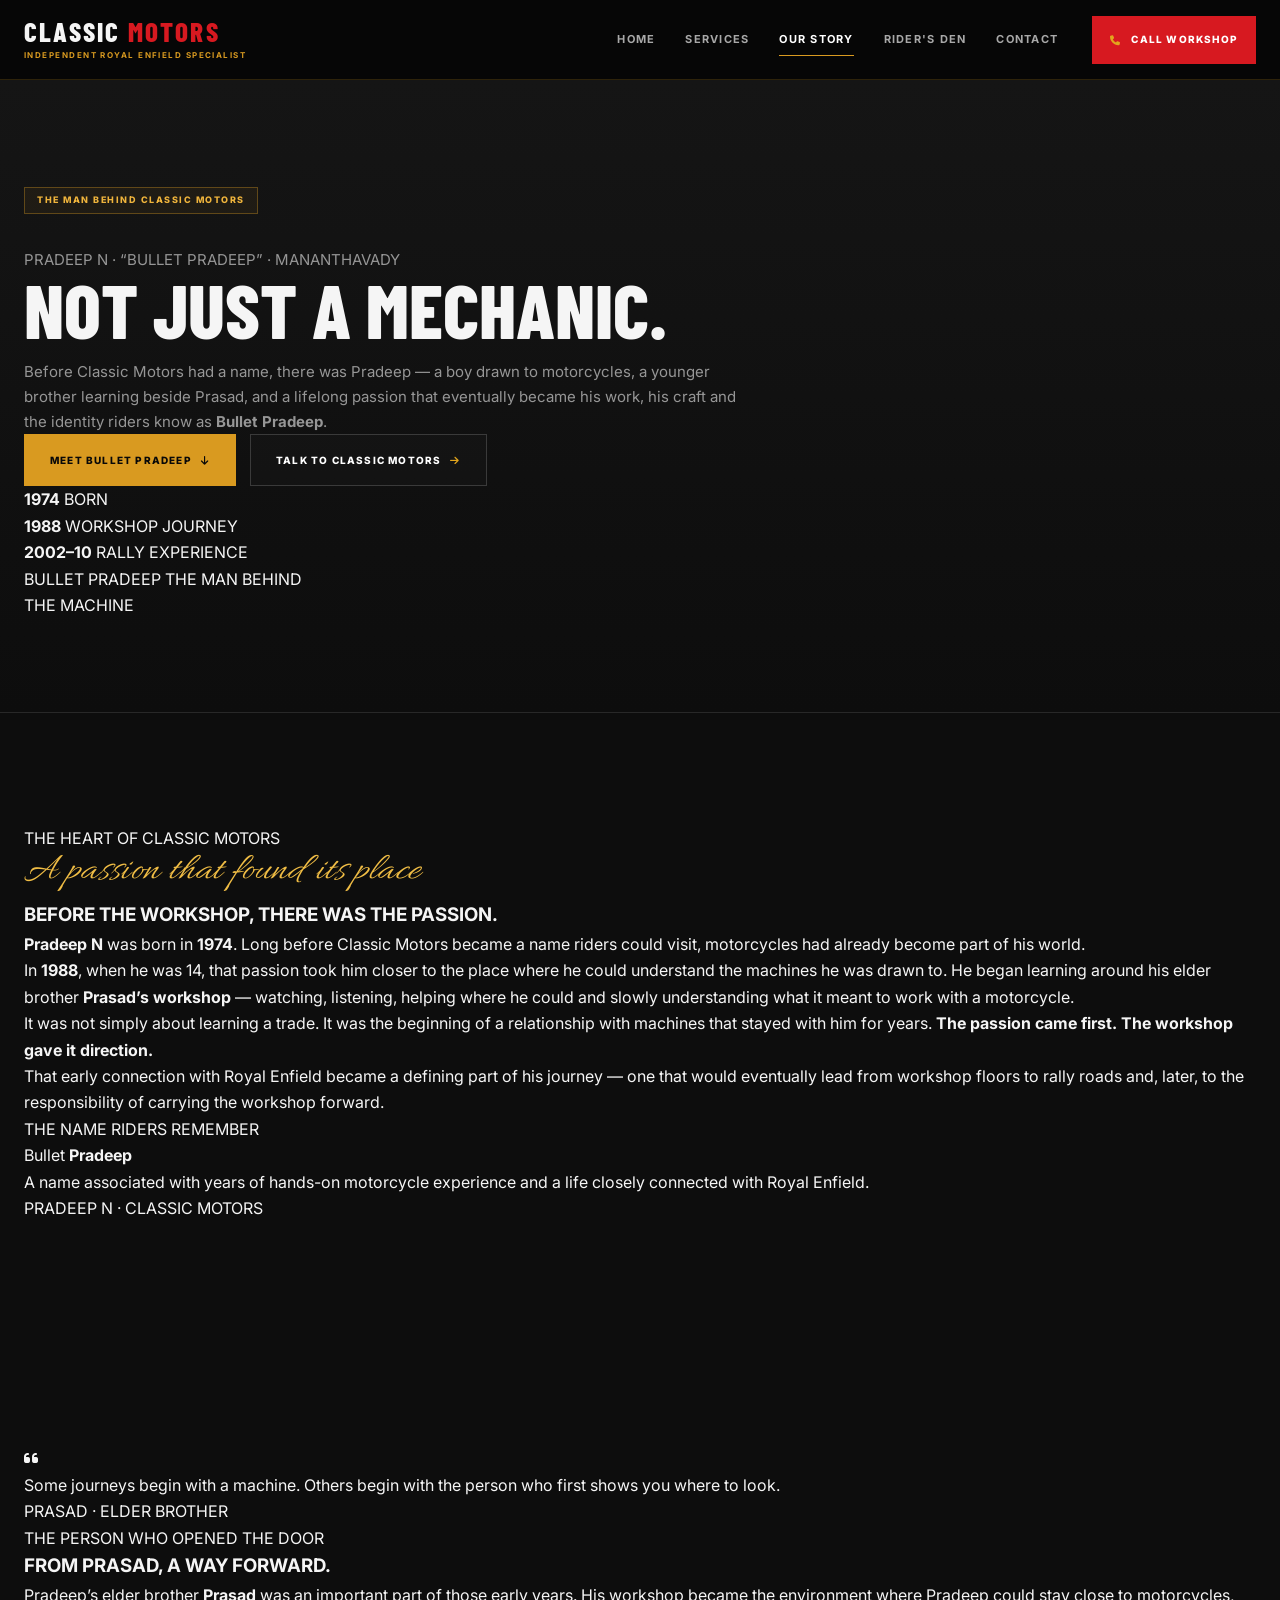
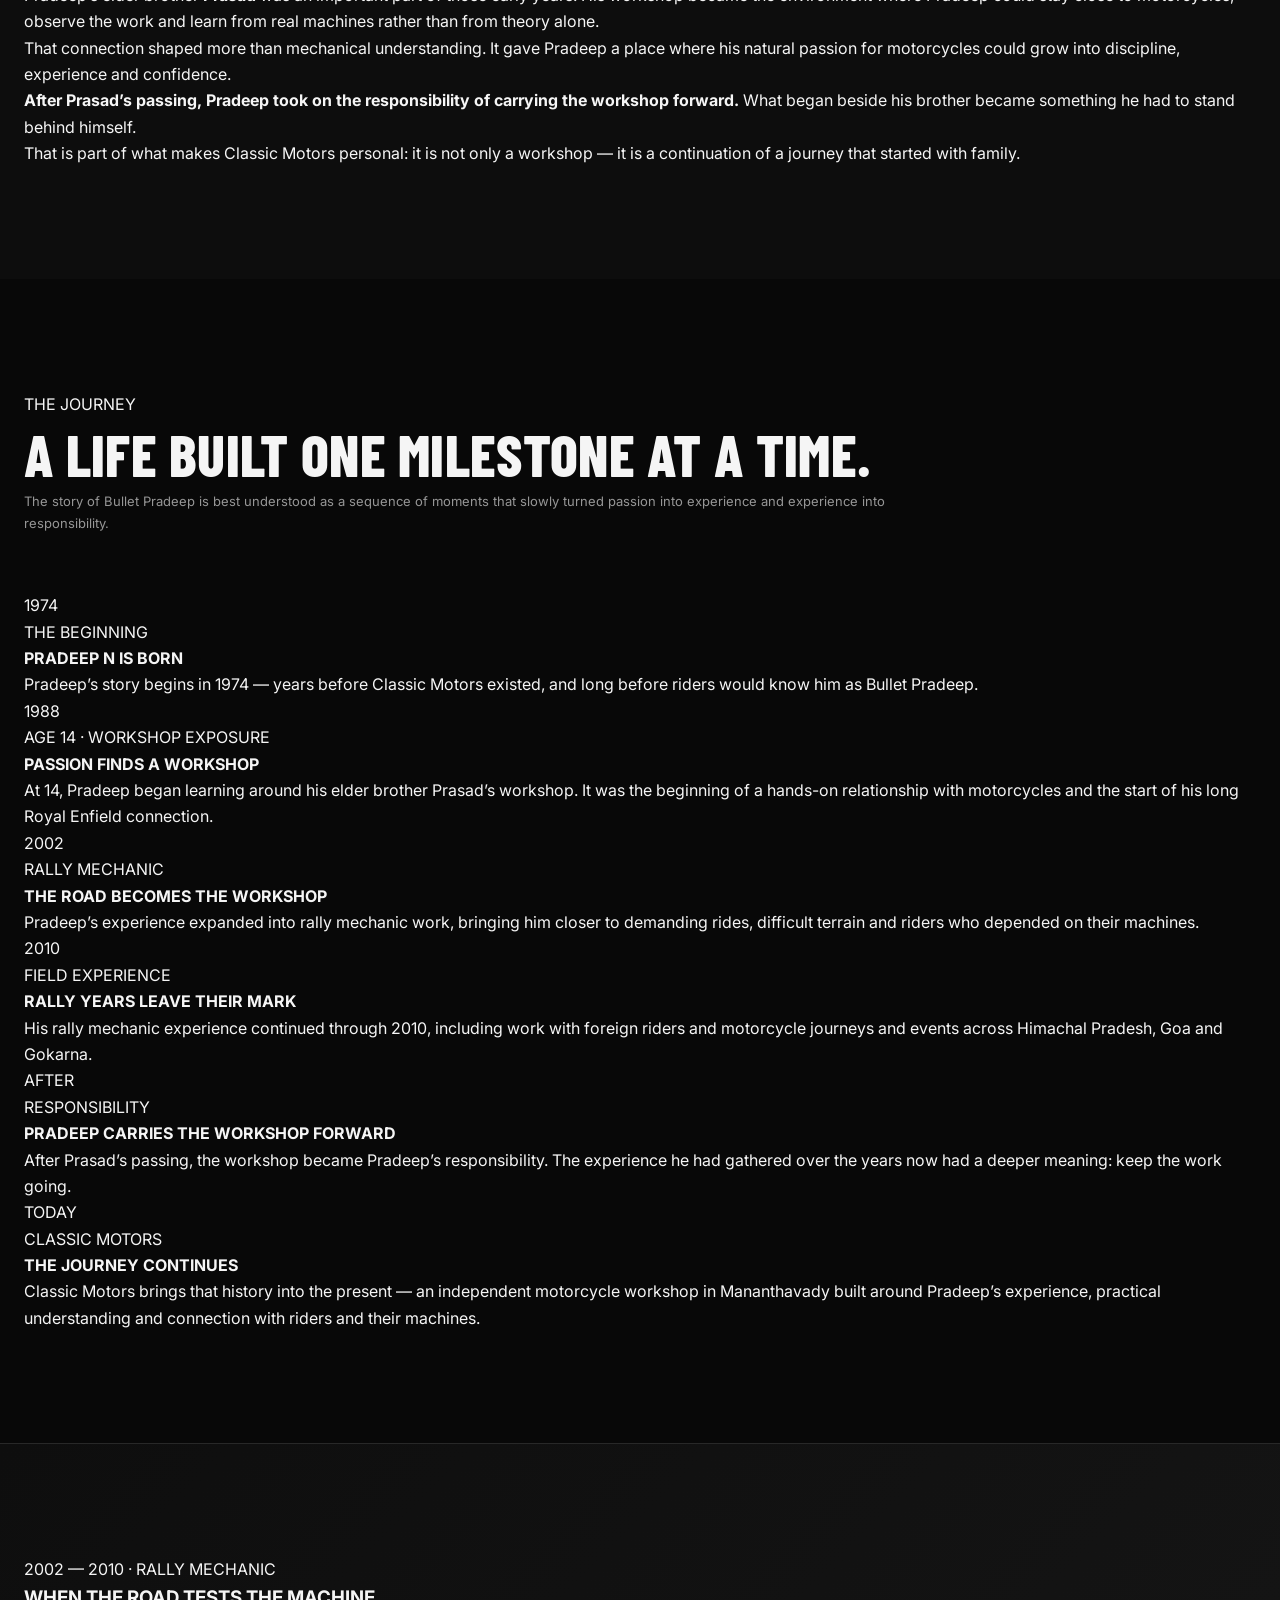
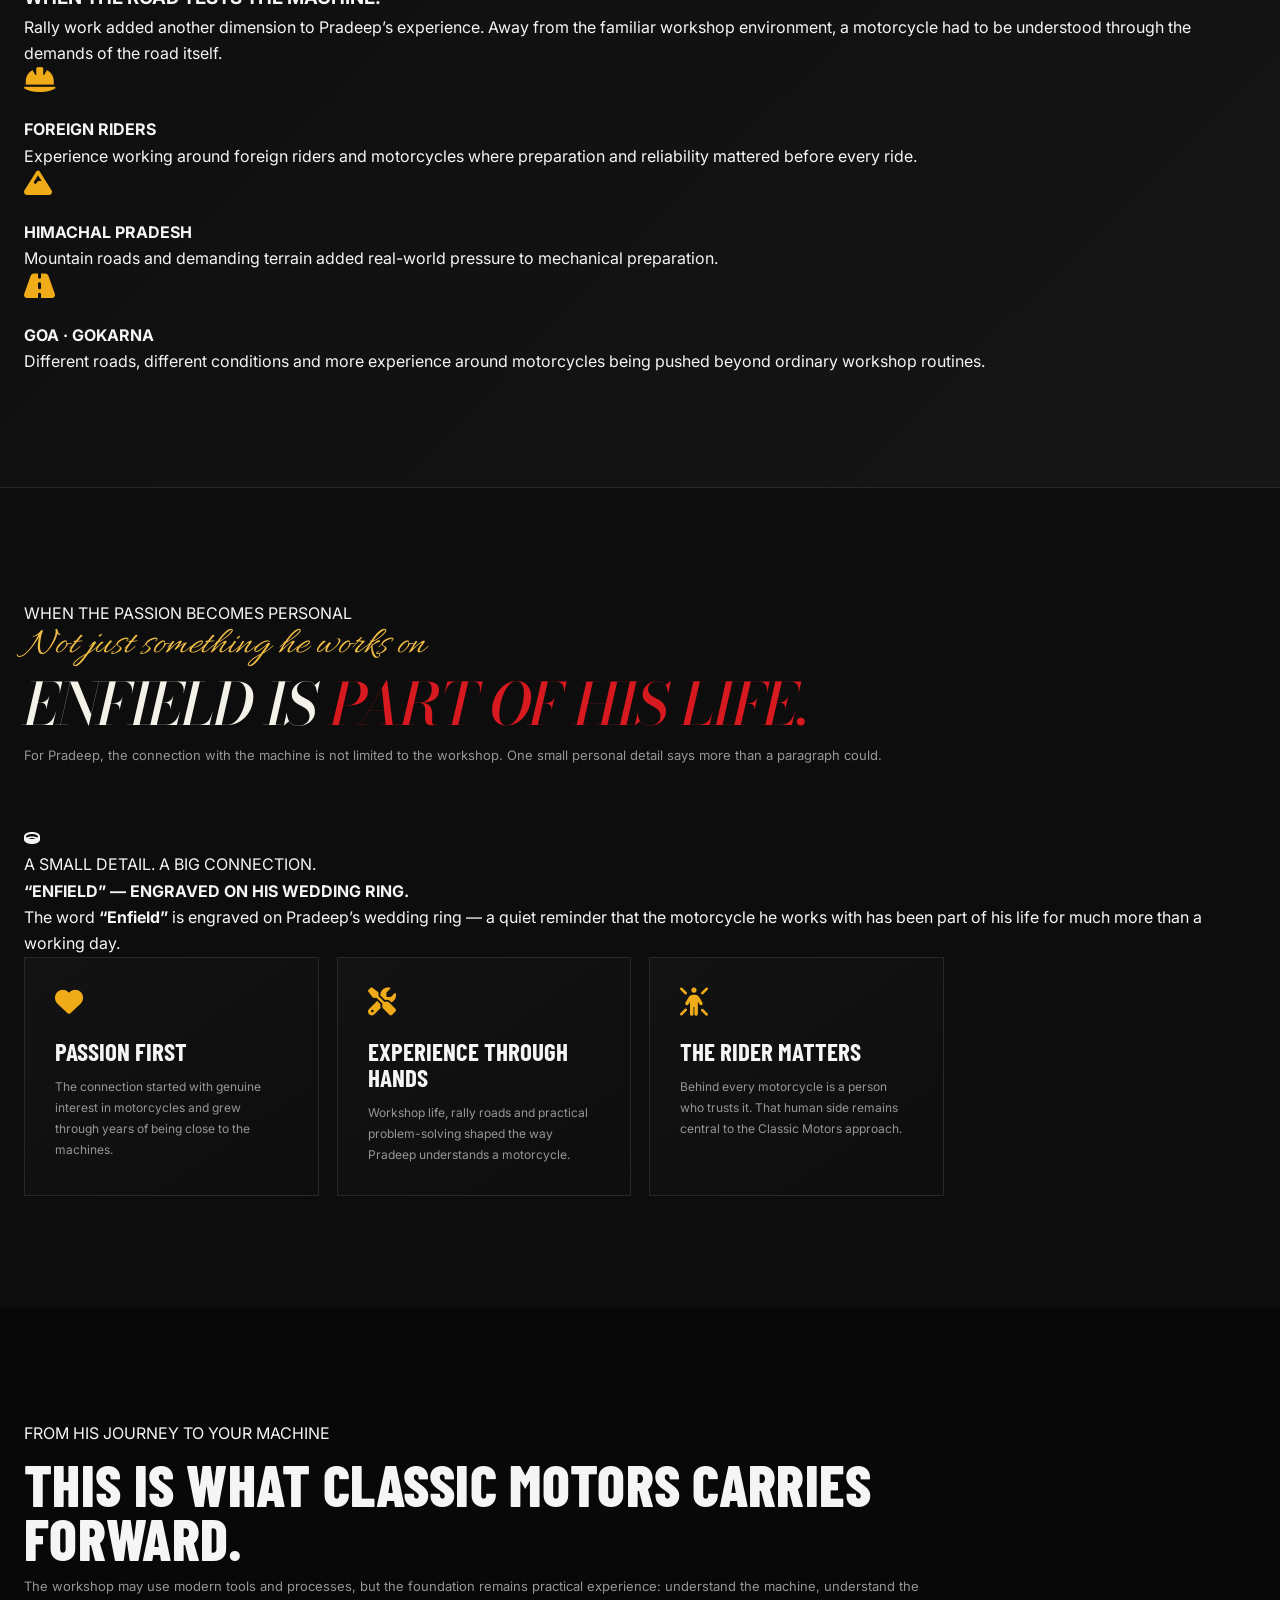
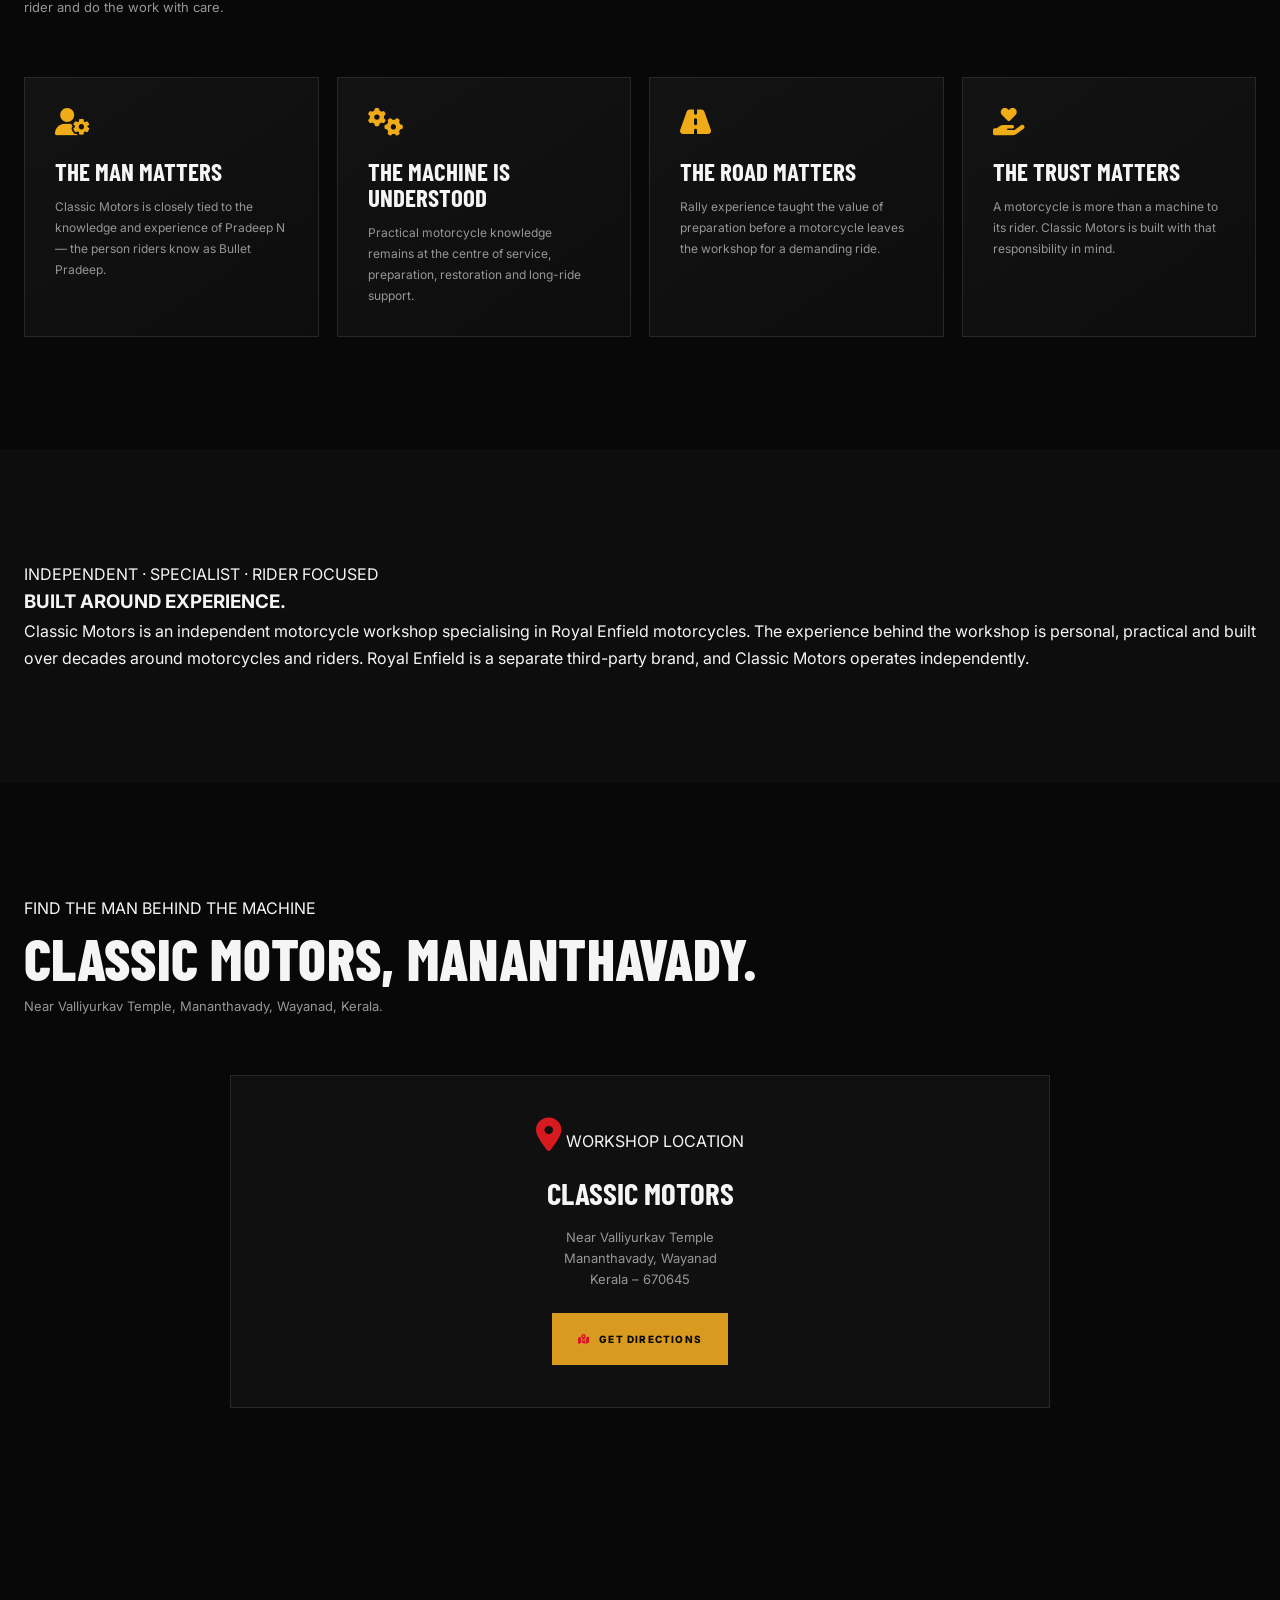
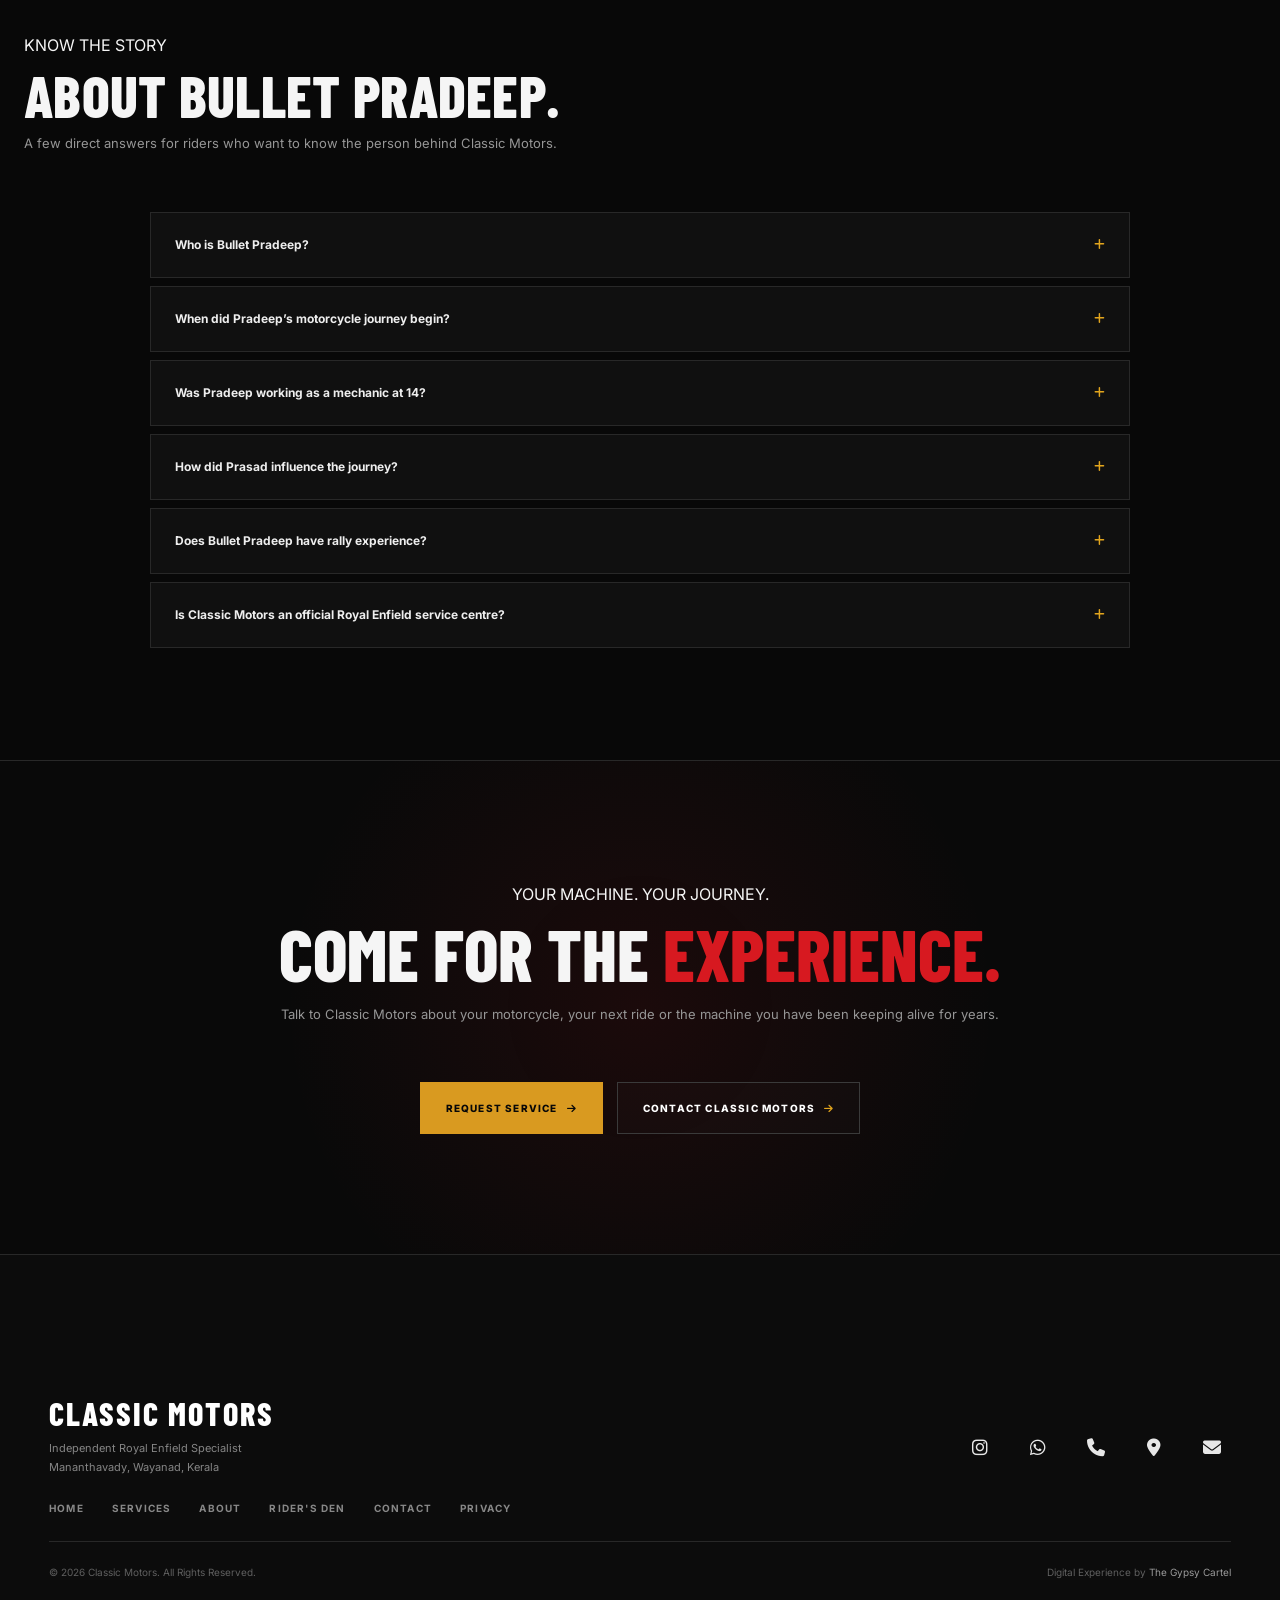
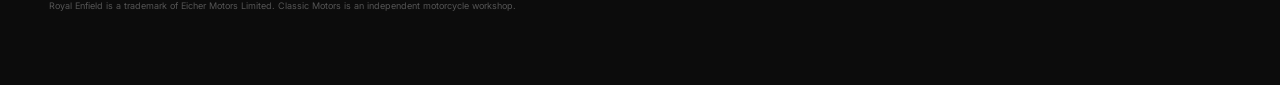
==== commit fe39fc09: "Update index.html" ====
--- a/about/index.html
+++ b/about/index.html
@@ -1,40 +1,56 @@
 <!DOCTYPE html>
-
 <html lang="en-IN">
 <head>
-<meta charset="utf-8"/>
-<meta content="nosniff" http-equiv="X-Content-Type-Options"/>
-<meta content="strict-origin-when-cross-origin" name="referrer"/>
-<meta content="width=device-width, initial-scale=1.0" name="viewport"/>
-<meta content="#080808" name="theme-color"/>
-<meta content="dark" name="color-scheme"/>
-<title>About Classic Motors | Bullet Pradeep | Royal Enfield Specialist Mananthavady</title>
-<meta content="The story of Pradeep N, known as Bullet Pradeep — from his early passion for motorcycles and learning around his brother Prasad’s workshop in 1988 to rally mechanic experience and the journey that became Classic Motors in Mananthavady." name="description"/>
-<meta content="Bullet Pradeep, Classic Motors Mananthavady, Royal Enfield mechanic Mananthavady, Royal Enfield specialist Wayanad, Bullet mechanic Wayanad, Royal Enfield workshop Mananthavady, Royal Enfield restoration Wayanad, motorcycle mechanic Wayanad" name="keywords"/>
-<meta content="index, follow, max-image-preview:large" name="robots"/>
-<link href="https://ridewithclassicmotors.online/about/" rel="canonical"/>
-<meta content="website" property="og:type"/>
-<meta content="About Classic Motors | The Story of Bullet Pradeep" property="og:title"/>
-<meta content="Meet Pradeep N, known as Bullet Pradeep — the man behind Classic Motors, shaped by family, workshop life, rally roads and a lifelong connection with Royal Enfield." property="og:description"/>
-<meta content="https://ridewithclassicmotors.online/about/" property="og:url"/>
-<meta content="Classic Motors" property="og:site_name"/>
-<meta content="summary_large_image" name="twitter:card"/>
-<meta content="About Classic Motors | Bullet Pradeep" name="twitter:title"/>
-<meta content="The story of Bullet Pradeep, the motorcycle specialist behind Classic Motors in Mananthavady, Wayanad." name="twitter:description"/>
-<link href="https://fonts.googleapis.com" rel="preconnect"/>
-<link crossorigin="" href="https://fonts.gstatic.com" rel="preconnect"/>
-<link href="https://fonts.googleapis.com/css2?family=Allura&amp;family=Bodoni+Moda:opsz,wght@6..96,400;6..96,500;6..96,600&amp;family=Barlow+Condensed:wght@400;500;600;700;800;900&amp;family=Inter:wght@400;500;600;700;800&amp;display=swap" rel="stylesheet"/>
-<link crossorigin="anonymous" href="https://cdnjs.cloudflare.com/ajax/libs/font-awesome/6.5.2/css/all.min.css" referrerpolicy="no-referrer" rel="stylesheet"/>
-<link href="../style.css" rel="stylesheet"/>
-<!--
+    <meta charset="UTF-8">
+    <meta http-equiv="X-Content-Type-Options" content="nosniff">
+    <meta name="referrer" content="strict-origin-when-cross-origin">
+    <meta name="viewport" content="width=device-width, initial-scale=1.0">
+    <meta name="theme-color" content="#080808">
+    <meta name="color-scheme" content="dark">
+
+    <title>About Classic Motors | Bullet Pradeep | Royal Enfield Specialist Mananthavady</title>
+
+    <meta name="description"
+        content="The story of Pradeep N, known as Bullet Pradeep — from his early passion for motorcycles and learning around his brother Prasad’s workshop in 1988 to rally mechanic experience and the journey that became Classic Motors in Mananthavady.">
+
+    <meta name="keywords"
+        content="Bullet Pradeep, Classic Motors Mananthavady, Royal Enfield mechanic Mananthavady, Royal Enfield specialist Wayanad, Bullet mechanic Wayanad, Royal Enfield workshop Mananthavady, Royal Enfield restoration Wayanad, motorcycle mechanic Wayanad">
+
+    <meta name="robots" content="index, follow, max-image-preview:large">
+    <link rel="canonical" href="https://ridewithclassicmotors.online/about/">
+
+    <meta property="og:type" content="website">
+    <meta property="og:title" content="About Classic Motors | The Story of Bullet Pradeep">
+    <meta property="og:description"
+        content="Meet Pradeep N, known as Bullet Pradeep — the man behind Classic Motors, shaped by family, workshop life, rally roads and a lifelong connection with Royal Enfield.">
+    <meta property="og:url" content="https://ridewithclassicmotors.online/about/">
+    <meta property="og:site_name" content="Classic Motors">
+
+    <meta name="twitter:card" content="summary_large_image">
+    <meta name="twitter:title" content="About Classic Motors | Bullet Pradeep">
+    <meta name="twitter:description"
+        content="The story of Bullet Pradeep, the motorcycle specialist behind Classic Motors in Mananthavady, Wayanad.">
+
+    <link rel="preconnect" href="https://fonts.googleapis.com">
+    <link rel="preconnect" href="https://fonts.gstatic.com" crossorigin>
+    <link
+        href="https://fonts.googleapis.com/css2?family=Allura&family=Bodoni+Moda:opsz,wght@6..96,400;6..96,500;6..96,600&family=Barlow+Condensed:wght@400;500;600;700;800;900&family=Inter:wght@400;500;600;700;800&display=swap"
+        rel="stylesheet">
+
+    <link rel="stylesheet" href="https://cdnjs.cloudflare.com/ajax/libs/font-awesome/6.5.2/css/all.min.css" crossorigin="anonymous" referrerpolicy="no-referrer">
+
+    <link rel="stylesheet" href="../style.css">
+
+    <!--
         CLASSIC MOTORS
         About Page
         Independent Royal Enfield Specialist
         Mananthavady, Wayanad, Kerala
         Design direction: premium editorial motorcycle brand aesthetic.
     -->
-<!-- Organization -->
-<script type="application/ld+json">
+
+    <!-- Organization -->
+    <script type="application/ld+json">
     {
         "@context": "https://schema.org",
         "@type": "Organization",
@@ -48,8 +64,9 @@
         ]
     }
     </script>
-<!-- Motorcycle repair business -->
-<script type="application/ld+json">
+
+    <!-- Motorcycle repair business -->
+    <script type="application/ld+json">
     {
         "@context": "https://schema.org",
         "@type": "MotorcycleRepair",
@@ -76,8 +93,9 @@
         ]
     }
     </script>
-<!-- Breadcrumb -->
-<script type="application/ld+json">
+
+    <!-- Breadcrumb -->
+    <script type="application/ld+json">
     {
         "@context": "https://schema.org",
         "@type": "BreadcrumbList",
@@ -99,699 +117,162 @@
     </script>
 
 
-<style id="about-page-final-v8">
+<style id="about-page-premium-polish-v7">
 /* =========================================================
-   CLASSIC MOTORS — ABOUT PAGE FINAL V8
-   Clean editorial layout. No unnecessary content animation.
-   Footer follows the Home V9 interaction system.
+   CLASSIC MOTORS — ABOUT PAGE PREMIUM POLISH V7
+   Scoped only to .about-page so other pages stay untouched.
    ========================================================= */
 
 .about-page{
-  --about-yellow:#d99a20;
-  --about-yellow-soft:#efb43c;
-  --about-red:#d71920;
-  --about-surface:#0e0e0e;
-  --about-surface-2:#121212;
-  --about-border:#282828;
-  --about-muted:#969696;
-  overflow-x:hidden;
-}
-
-/* ------------------------------
-   GLOBAL ABOUT RHYTHM
------------------------------- */
-.about-page main{
-  overflow:hidden;
-}
-.about-page .container{
-  width:min(calc(100% - 40px),var(--max));
-  margin-inline:auto;
-}
-.about-page .reveal{
-  opacity:1 !important;
-  transform:none !important;
-  transition:none !important;
-}
-
-/* No decorative / unnecessary hover motion on content icons or buttons.
-   Navigation/footer remain interactive. */
+  --about-accent: #f0ab18;
+  --about-red: #e11d26;
+}
+
+/* ---------- clean card icons: no square boxes ---------- */
 .about-page .card > i,
-.about-page .about-rally-card-v6 > i,
-.about-page .about-ring-icon-v6 i,
-.about-page .location-icon,
-.about-page .btn > i,
-.about-page .cta-btn > i{
-  transition:none !important;
-  transform:none !important;
-  filter:none !important;
-}
-.about-page .card:hover > i,
-.about-page .about-rally-card-v6:hover > i,
-.about-page .location-box:hover .location-icon,
-.about-page .btn:hover > i,
-.about-page .cta-btn:hover > i{
-  transform:none !important;
-  filter:none !important;
-}
-.about-page .btn:hover,
-.about-page .btn:active,
-.about-page .cta-btn:hover,
-.about-page .cta-btn:active{
-  transition:background .22s ease,color .22s ease,border-color .22s ease,box-shadow .22s ease !important;
-}
-
-/* ------------------------------
-   HERO
------------------------------- */
-.about-page .about-hero-v6{
-  min-height:calc(100svh - var(--header));
-  display:flex;
-  align-items:center;
-  padding:110px 0 92px;
-  border-bottom:1px solid var(--about-border);
-}
-.about-page .about-hero-grid-v6{
-  display:grid;
-  grid-template-columns:minmax(0,1.12fr) minmax(300px,.68fr);
-  gap:68px;
-  align-items:center;
-}
-.about-page .about-hero-copy-v6{
-  max-width:780px;
-}
-.about-page .about-hero-copy-v6 .badge{
-  margin-bottom:18px;
-}
-.about-page .about-hero-copy-v6 .eyebrow{
-  margin:0 0 18px;
-  color:var(--about-yellow-soft);
-  font-size:10px;
-  font-weight:700;
-  letter-spacing:1.7px;
-  text-transform:uppercase;
-}
-.about-page .about-hero-copy-v6 h2{
-  max-width:720px;
-  margin:0 0 25px;
-  font-family:'Barlow Condensed',sans-serif;
-  font-size:clamp(64px,8vw,112px);
-  font-weight:800;
-  line-height:.88;
-  letter-spacing:.3px;
-  text-transform:uppercase;
-}
-.about-page .about-hero-copy-v6 h2 span{
-  color:var(--about-red);
-}
-.about-page .about-hero-copy-v6 .hero-lead{
-  max-width:690px;
-  margin:0;
-  color:#c8c8c8;
-  font-size:17px;
-  line-height:1.8;
-}
-.about-page .about-hero-copy-v6 .hero-btns{
-  margin-top:28px;
-}
-.about-page .about-hero-facts-v6{
-  margin-top:38px;
-  display:grid;
-  grid-template-columns:repeat(3,minmax(0,1fr));
-  max-width:680px;
-  border-top:1px solid var(--about-border);
-  border-bottom:1px solid var(--about-border);
-}
-.about-page .about-hero-facts-v6 > div{
-  padding:17px 18px 15px;
-  border-right:1px solid var(--about-border);
-}
-.about-page .about-hero-facts-v6 > div:last-child{
-  border-right:0;
-}
-.about-page .about-hero-facts-v6 strong{
-  display:block;
-  font-family:'Barlow Condensed',sans-serif;
-  font-size:35px;
-  font-weight:800;
-  line-height:1;
-  color:#fff;
-}
-.about-page .about-hero-facts-v6 span{
-  display:block;
-  margin-top:7px;
-  color:#777;
-  font-size:8px;
-  font-weight:700;
-  letter-spacing:1.25px;
-  text-transform:uppercase;
-}
-.about-page .about-hero-mark{
-  display:flex;
-  align-items:center;
-  justify-content:center;
-}
-.about-page .hero-mark-ring-v6{
-  width:340px;
-  height:340px;
-  border:1px solid rgba(217,154,32,.36);
-  border-radius:50%;
-  display:flex;
-  flex-direction:column;
-  align-items:center;
-  justify-content:center;
-  text-align:center;
-  position:relative;
-  background:
-    radial-gradient(circle at 50% 42%,rgba(217,154,32,.08),transparent 55%),
-    rgba(255,255,255,.01);
-}
-.about-page .hero-mark-ring-v6::before,
-.about-page .hero-mark-ring-v6::after{
-  content:"";
-  position:absolute;
-  border-radius:50%;
-  border:1px solid rgba(255,255,255,.08);
-}
-.about-page .hero-mark-ring-v6::before{
-  inset:14px;
-}
-.about-page .hero-mark-ring-v6::after{
-  inset:28px;
-}
-.about-page .hero-mark-word{
-  position:relative;
-  z-index:1;
-  color:var(--about-yellow-soft);
-  font-family:'Barlow Condensed',sans-serif;
-  font-size:24px;
-  font-weight:700;
-  letter-spacing:5px;
-  text-transform:uppercase;
-}
-.about-page .hero-mark-name{
-  position:relative;
-  z-index:1;
-  margin-top:2px;
-  color:#fff;
-  font-family:'Barlow Condensed',sans-serif;
-  font-size:74px;
-  font-weight:900;
-  line-height:.84;
-  letter-spacing:1px;
-  text-transform:uppercase;
-}
-.about-page .hero-mark-label{
-  position:relative;
-  z-index:1;
-  margin-top:20px;
-  color:#888;
-  font-size:9px;
-  font-weight:700;
-  letter-spacing:2px;
-  line-height:1.6;
-  text-transform:uppercase;
-}
-
-/* ------------------------------
-   HEART / INTRO
------------------------------- */
-.about-page .about-heart-section-v6{
-  padding:110px 0;
-}
-.about-page .about-heart-grid-v6{
-  display:grid;
-  grid-template-columns:minmax(0,1.42fr) minmax(280px,.7fr);
-  gap:68px;
-  align-items:start;
-}
-.about-page .about-heart-copy-v6{
-  max-width:790px;
-}
-.about-page .about-heart-copy-v6 h3{
-  margin:8px 0 26px;
-}
-.about-page .about-heart-copy-v6 p{
-  max-width:760px;
-  margin:0 0 18px;
-  color:#bdbdbd;
-  font-size:16px;
-  line-height:1.9;
-}
-.about-page .about-heart-copy-v6 p strong{
-  color:#fff;
-}
-.about-page .about-script-note{
-  margin-top:3px;
-  color:var(--about-yellow-soft);
-  font-family:'Allura',cursive;
-  font-size:33px;
-  line-height:1;
-}
-.about-page .about-heart-card-v6{
-  align-self:stretch;
-  min-height:320px;
-  padding:40px;
-  border:1px solid var(--about-border);
-  background:linear-gradient(180deg,#111 0%,#0d0d0d 100%);
-  display:flex;
-  flex-direction:column;
-  justify-content:center;
-}
-.about-page .about-card-kicker{
-  color:#787878;
-  font-size:8px;
-  font-weight:800;
-  letter-spacing:1.7px;
-  text-transform:uppercase;
-}
-.about-page .about-big-name-v6{
-  margin-top:17px;
-}
-.about-page .about-big-name-v6 span{
-  display:block;
-  color:var(--about-yellow-soft);
-  font-family:'Allura',cursive;
-  font-size:58px;
-  line-height:.8;
-}
-.about-page .about-big-name-v6 strong{
-  display:block;
-  margin-top:2px;
-  color:#fff;
-  font-family:'Barlow Condensed',sans-serif;
-  font-size:64px;
-  font-weight:900;
-  line-height:.92;
-  letter-spacing:.5px;
-  text-transform:uppercase;
-}
-.about-page .about-heart-card-v6 p{
-  margin:25px 0 0;
-  color:#9f9f9f;
-  font-size:13px;
-  line-height:1.8;
-}
-.about-page .about-card-line-v6{
-  width:55px;
-  height:2px;
-  margin:26px 0 13px;
-  background:var(--about-red);
-}
-.about-page .about-card-caption{
-  color:#686868;
-  font-size:8px;
-  font-weight:700;
-  letter-spacing:1.35px;
-}
-
-/* ------------------------------
-   PRASAD
------------------------------- */
-.about-page .about-prasad-section-v6{
-  padding:105px 0;
-  background:#0b0b0b;
-  border-block:1px solid var(--about-border);
-}
-.about-page .about-prasad-grid-v6{
-  display:grid;
-  grid-template-columns:minmax(280px,.72fr) minmax(0,1.28fr);
-  gap:72px;
-  align-items:center;
-}
-.about-page .about-prasad-quote-v6{
-  padding:38px;
-  border-left:3px solid var(--about-red);
-  background:rgba(255,255,255,.02);
-}
-.about-page .about-prasad-quote-v6 > i{
-  margin-bottom:18px;
-  color:var(--about-yellow-soft);
-  font-size:28px;
-}
-.about-page .about-prasad-quote-v6 p{
-  color:#eee;
-  font-family:'Bodoni Moda',serif;
-  font-size:27px;
-  line-height:1.45;
-}
-.about-page .about-prasad-quote-v6 span{
-  display:block;
-  margin-top:22px;
-  color:#737373;
-  font-size:8px;
-  font-weight:800;
-  letter-spacing:1.6px;
-}
-.about-page .about-prasad-copy-v6{
-  max-width:760px;
-}
-.about-page .about-prasad-copy-v6 h3{
-  margin:10px 0 24px;
-}
-.about-page .about-prasad-copy-v6 p{
-  margin:0 0 17px;
-  color:#bcbcbc;
-  font-size:16px;
-  line-height:1.9;
-}
-.about-page .about-emphasis-v6{
-  margin-top:23px !important;
-  padding-left:20px;
-  border-left:2px solid var(--about-yellow);
-  color:#eee !important;
-}
-
-/* ------------------------------
-   TIMELINE
------------------------------- */
-.about-page .about-timeline-v6{
-  padding:110px 0;
-}
-.about-page .about-timeline-v6 .section-title{
-  max-width:780px;
-}
-.about-page .about-timeline-list-v6{
-  position:relative;
-  margin-top:50px;
-}
-.about-page .about-timeline-list-v6::before{
-  content:"";
-  position:absolute;
-  left:147px;
-  top:0;
-  bottom:0;
-  width:1px;
-  background:linear-gradient(180deg,transparent,var(--about-border) 8%,var(--about-border) 92%,transparent);
-}
-.about-page .about-timeline-item-v6{
-  position:relative;
-  display:grid;
-  grid-template-columns:180px minmax(0,1fr);
-  gap:45px;
-  padding:30px 0;
-  border-bottom:1px solid rgba(255,255,255,.05);
-}
-.about-page .about-timeline-year-v6{
-  position:relative;
-  z-index:1;
-  color:var(--about-yellow-soft);
-  font-family:'Barlow Condensed',sans-serif;
-  font-size:36px;
-  font-weight:800;
-  line-height:1;
-  letter-spacing:1px;
-  text-align:right;
-  padding-right:10px;
-}
-.about-page .about-timeline-body-v6{
-  position:relative;
-  z-index:1;
-  max-width:780px;
-}
-.about-page .about-timeline-body-v6 > span{
-  color:#777;
-  font-size:8px;
-  font-weight:800;
-  letter-spacing:1.45px;
-  text-transform:uppercase;
-}
-.about-page .about-timeline-body-v6 h4{
-  margin:8px 0 10px;
-  font-family:'Barlow Condensed',sans-serif;
-  font-size:25px;
-  font-weight:800;
-  line-height:1;
-  text-transform:uppercase;
-}
-.about-page .about-timeline-body-v6 p{
-  color:#a9a9a9;
-  font-size:14px;
-  line-height:1.8;
-}
-.about-page .about-timeline-item-v6.current .about-timeline-year-v6{
-  color:#fff;
-}
-.about-page .about-timeline-item-v6.current .about-timeline-body-v6 h4{
-  color:var(--about-red);
-}
-
-/* ------------------------------
-   RALLY
------------------------------- */
-.about-page .about-rally{
-  padding:110px 0;
-  background:#0b0b0b;
-  border-block:1px solid var(--about-border);
-}
-.about-page .about-rally-intro-v6{
-  max-width:800px;
-}
-.about-page .about-rally-intro-v6 h3{
-  margin:12px 0 18px;
-}
-.about-page .about-rally-intro-v6 p{
-  max-width:780px;
-  color:#ababab;
-  font-size:16px;
-  line-height:1.9;
-}
-.about-page .about-rally-grid-v6{
-  margin-top:44px;
-  display:grid;
-  grid-template-columns:repeat(3,minmax(0,1fr));
-  gap:22px;
-}
+.about-page .about-rally-card-v6 > i{
+  width:auto !important;
+  min-width:0 !important;
+  height:auto !important;
+  min-height:0 !important;
+  padding:0 !important;
+  margin:0 0 22px !important;
+  display:inline-block !important;
+  border:0 !important;
+  outline:0 !important;
+  border-radius:0 !important;
+  background:transparent !important;
+  background-image:none !important;
+  box-shadow:none !important;
+  line-height:1 !important;
+  font-size:28px !important;
+  color:var(--about-accent) !important;
+  transform-origin:center;
+  transition:
+    transform .32s cubic-bezier(.22,.61,.36,1),
+    color .26s ease,
+    filter .26s ease;
+}
+
+.about-page .card,
 .about-page .about-rally-card-v6{
-  min-height:225px;
-  padding:32px 30px;
-  border:1px solid var(--about-border);
-  background:linear-gradient(180deg,#111 0%,#0d0d0d 100%);
   display:flex;
   flex-direction:column;
   align-items:flex-start;
 }
-.about-page .about-rally-card-v6 > i{
-  margin:0 0 28px !important;
-  color:var(--about-yellow-soft) !important;
-  font-size:28px !important;
-}
-.about-page .about-rally-card-v6 h4{
-  margin:0 0 12px;
-  font-family:'Barlow Condensed',sans-serif;
-  font-size:24px;
-  font-weight:800;
-  line-height:1;
-  text-transform:uppercase;
-}
-.about-page .about-rally-card-v6 p{
-  margin:0;
-  color:#9e9e9e;
-  font-size:14px;
-  line-height:1.8;
-}
-
-/* ------------------------------
-   PERSONAL DETAIL
------------------------------- */
-.about-page .about-personal-v6{
-  padding:110px 0;
-}
-.about-page .about-personal-v6 .section-title{
-  max-width:820px;
-}
-.about-page .about-script-heading{
-  margin:7px 0 13px;
-}
-.about-page .about-ring-feature-v6{
-  margin-top:42px;
-  display:grid;
-  grid-template-columns:90px minmax(0,1fr);
-  gap:30px;
-  align-items:center;
-  padding:32px;
-  border:1px solid var(--about-border);
-  background:#0e0e0e;
-}
-.about-page .about-ring-icon-v6{
+
+.about-page .card > h4,
+.about-page .about-rally-card-v6 > h4{
+  margin-top:0 !important;
+}
+
+.about-page .card > p,
+.about-page .about-rally-card-v6 > p{
+  margin-top:0 !important;
+}
+
+/* icon motion */
+.about-page .card:hover > i,
+.about-page .card:focus-within > i,
+.about-page .about-rally-card-v6:hover > i{
+  transform:translateY(-4px) scale(1.14) rotate(-5deg);
+  color:var(--about-red) !important;
+  filter:drop-shadow(0 6px 12px rgba(225,29,38,.22));
+}
+
+/* Keep the dedicated ring icon visually intentional, but remove any
+   accidental square-box treatment from the actual icon itself. */
+.about-page .about-ring-icon-v6 i,
+.about-page .about-ring-icon-v6 > i{
+  background:transparent !important;
+  border:0 !important;
+  box-shadow:none !important;
+  width:auto !important;
+  height:auto !important;
+}
+
+/* ---------- buttons: consistent icon motion ---------- */
+.about-page .btn,
+.about-page .cta-btn{
+  transition:
+    transform .3s cubic-bezier(.22,.61,.36,1),
+    box-shadow .3s ease,
+    background-color .3s ease,
+    color .3s ease,
+    border-color .3s ease;
+}
+
+.about-page .btn > i,
+.about-page .cta-btn > i{
+  display:inline-block;
+  transform-origin:center;
+  transition:
+    transform .3s cubic-bezier(.22,.61,.36,1),
+    color .24s ease,
+    filter .24s ease;
+}
+
+.about-page .btn:hover > i,
+.about-page .cta-btn:hover > i{
+  transform:translateX(4px) scale(1.08);
+}
+
+.about-page .btn:active,
+.about-page .cta-btn:active{
+  transform:translateY(1px) scale(.985);
+}
+
+/* ---------- footer: same clean system as Home V9 ---------- */
+.about-page .footer-social{
   display:flex;
   align-items:center;
-  justify-content:center;
-}
-.about-page .about-ring-icon-v6 i{
-  color:var(--about-yellow-soft) !important;
-  font-size:42px !important;
-}
-.about-page .about-ring-copy-v6 h4{
-  margin:7px 0 12px;
-  font-family:'Barlow Condensed',sans-serif;
-  font-size:26px;
-  font-weight:800;
-  text-transform:uppercase;
-}
-.about-page .about-ring-copy-v6 p{
-  max-width:780px;
-  color:#a9a9a9;
-  font-size:14px;
-  line-height:1.85;
-}
-.about-page .about-detail-grid-v6{
-  margin-top:28px;
-  display:grid;
-  grid-template-columns:repeat(3,minmax(0,1fr));
-  gap:22px;
-}
-.about-page .about-detail-grid-v6 .card{
-  min-height:185px;
-}
-.about-page .about-detail-grid-v6 .card > i{
-  margin:0 0 25px !important;
-}
-
-/* ------------------------------
-   TODAY
------------------------------- */
-.about-page .about-today{
-  padding:110px 0;
-  background:#0b0b0b;
-  border-block:1px solid var(--about-border);
-}
-.about-page .about-today .section-title{
-  max-width:900px;
-}
-.about-page .about-today .grid-cards{
-  margin-top:42px;
-  grid-template-columns:repeat(4,minmax(0,1fr));
-}
-.about-page .about-today .card{
-  min-height:195px;
-}
-
-/* ------------------------------
-   INDEPENDENT BANNER
------------------------------- */
-.about-page .about-independence{
-  padding:80px 0;
-}
-.about-page .about-independent-banner-v6{
-  display:grid;
-  grid-template-columns:minmax(0,1fr) minmax(0,1fr);
-  gap:55px;
-  align-items:center;
-  padding:34px 38px;
-  border:1px solid var(--about-border);
-  background:linear-gradient(90deg,#111,#0d0d0d);
-}
-.about-page .about-independent-banner-v6 h3{
-  margin-top:10px;
-}
-.about-page .about-independent-banner-v6 > p{
-  color:#aaa;
-  font-size:14px;
-  line-height:1.85;
-}
-
-/* ------------------------------
-   LOCATION
------------------------------- */
-.about-page .about-location{
-  padding:105px 0;
-}
-.about-page .about-location .section-title{
-  max-width:780px;
-}
-.about-page .about-location .location-box{
-  margin-top:40px;
-  display:flex;
-  align-items:center;
-  justify-content:space-between;
-  gap:45px;
-  padding:34px 38px;
-  border:1px solid var(--about-border);
-  background:#0e0e0e;
-}
-.about-page .about-location .location-box > div{
-  min-width:0;
-}
-.about-page .about-location .location-icon{
-  display:block;
-  margin-bottom:15px;
-  color:var(--about-red) !important;
-  font-size:28px;
-}
-.about-page .about-location .location-box h4{
-  margin:9px 0 7px;
-  font-family:'Barlow Condensed',sans-serif;
-  font-size:28px;
-  text-transform:uppercase;
-}
-.about-page .about-location .location-box p{
-  color:#9b9b9b;
-  font-size:14px;
-  line-height:1.8;
-}
-
-/* ------------------------------
-   FAQ / CTA
------------------------------- */
-.about-page .about-faq{
-  padding:105px 0;
-}
-.about-page .about-faq .section-title{
-  max-width:800px;
-}
-.about-page .about-final-cta{
-  padding:105px 0 115px;
-}
-
-/* ------------------------------
-   FOOTER — HOME V9 SYSTEM
------------------------------- */
-.about-page footer{
-  min-height:300px;
-}
-.about-page .footer-inner{
-  width:min(100%,var(--max));
-}
-.about-page .footer-social{
-  display:flex !important;
-  align-items:center !important;
-  justify-content:flex-end !important;
-  gap:22px !important;
-}
+  justify-content:flex-end;
+  gap:20px;
+}
+
 .about-page .footer-social a{
   width:auto !important;
   min-width:0 !important;
   height:auto !important;
   min-height:0 !important;
+  margin:0 !important;
+  padding:5px !important;
   display:inline-flex !important;
   align-items:center !important;
   justify-content:center !important;
-  padding:4px !important;
-  margin:0 !important;
   border:0 !important;
+  border-width:0 !important;
+  border-style:none !important;
   border-radius:0 !important;
   background:transparent !important;
   box-shadow:none !important;
-  color:#fff !important;
+  color:rgba(255,255,255,.9) !important;
   text-decoration:none !important;
-  cursor:pointer;
-  transition:transform .28s ease,color .24s ease,filter .24s ease;
-}
+  cursor:pointer !important;
+  transition:
+    transform .28s cubic-bezier(.22,.61,.36,1),
+    color .24s ease,
+    filter .24s ease !important;
+}
+
 .about-page .footer-social a i{
+  margin:0 !important;
+  padding:0 !important;
   display:block !important;
   width:auto !important;
   height:auto !important;
-  margin:0 !important;
-  padding:0 !important;
   border:0 !important;
   background:transparent !important;
   box-shadow:none !important;
-  color:inherit !important;
-  font-size:19px !important;
+  font-size:18px !important;
   line-height:1 !important;
-  transform:none;
-  transition:transform .28s ease,color .24s ease,filter .24s ease;
-}
+  transform-origin:center;
+  transition:
+    transform .28s cubic-bezier(.22,.61,.36,1),
+    color .24s ease,
+    filter .24s ease !important;
+}
+
 .about-page .footer-social a:hover,
 .about-page .footer-social a:focus-visible{
   transform:translateY(-4px) scale(1.06) !important;
@@ -800,239 +281,223 @@
   box-shadow:none !important;
   outline:none;
 }
+
 .about-page .footer-social a:hover i,
 .about-page .footer-social a:focus-visible i{
-  transform:scale(1.18) rotate(-4deg);
-}
-.about-page .footer-social a:nth-child(1):hover i{color:#e1306c !important}
-.about-page .footer-social a:nth-child(2):hover i{color:#25d366 !important}
-.about-page .footer-social a:nth-child(3):hover i{color:#f2b632 !important}
-.about-page .footer-social a:nth-child(4):hover i{color:#ef4444 !important}
-.about-page .footer-social a:nth-child(5):hover i{color:#f2b632 !important}
-.about-page .footer-social a:active{transform:translateY(-1px) scale(.97) !important}
-
-/* ------------------------------
-   RESPONSIVE
------------------------------- */
-@media(max-width:1100px){
-  .about-page .about-hero-grid-v6{grid-template-columns:1fr;gap:50px}
-  .about-page .about-hero-mark{justify-content:flex-start}
-  .about-page .about-rally-grid-v6{grid-template-columns:repeat(2,minmax(0,1fr))}
-  .about-page .about-today .grid-cards{grid-template-columns:repeat(2,minmax(0,1fr))}
-}
-
-@media(max-width:860px){
-  .about-page .about-heart-grid-v6,
-  .about-page .about-prasad-grid-v6{
-    grid-template-columns:1fr;
-    gap:42px;
+  transform:scale(1.18) rotate(-5deg);
+  filter:drop-shadow(0 5px 10px rgba(0,0,0,.35));
+}
+
+.about-page .footer-social a:nth-child(1):hover i,
+.about-page .footer-social a:nth-child(1):focus-visible i{
+  color:#e1306c !important;
+}
+
+.about-page .footer-social a:nth-child(2):hover i,
+.about-page .footer-social a:nth-child(2):focus-visible i{
+  color:#25d366 !important;
+}
+
+.about-page .footer-social a:nth-child(3):hover i,
+.about-page .footer-social a:nth-child(3):focus-visible i{
+  color:#f2b632 !important;
+}
+
+.about-page .footer-social a:nth-child(4):hover i,
+.about-page .footer-social a:nth-child(4):focus-visible i{
+  color:#ef4444 !important;
+}
+
+.about-page .footer-social a:nth-child(5):hover i,
+.about-page .footer-social a:nth-child(5):focus-visible i{
+  color:#f2b632 !important;
+}
+
+.about-page .footer-social a:active{
+  transform:translateY(-1px) scale(.96) !important;
+}
+
+/* ---------- no accidental icon box on location / quote icons ---------- */
+.about-page .location-icon,
+.about-page .about-prasad-quote-v6 > i{
+  background:transparent !important;
+  border:0 !important;
+  box-shadow:none !important;
+}
+
+.about-page .location-icon{
+  display:inline-block;
+  transform-origin:center;
+  transition:transform .28s ease, color .24s ease;
+}
+
+.about-page .location-box:hover .location-icon{
+  transform:translateY(-3px) scale(1.1);
+  color:var(--about-red) !important;
+}
+
+/* ---------- mobile footer alignment ---------- */
+@media (max-width:760px){
+  .about-page .footer-social{
+    justify-content:flex-start;
+    gap:18px;
   }
-  .about-page .about-detail-grid-v6{
-    grid-template-columns:1fr 1fr;
+
+  .about-page .footer-social a{
+    padding:4px !important;
   }
-  .about-page .about-independent-banner-v6{
-    grid-template-columns:1fr;
-    gap:28px;
+
+  .about-page .footer-social a i{
+    font-size:17px !important;
   }
-  .about-page .about-location .location-box{
-    align-items:flex-start;
-    flex-direction:column;
+
+  .about-page .card > i,
+  .about-page .about-rally-card-v6 > i{
+    font-size:26px !important;
+    margin-bottom:18px !important;
   }
 }
 
-@media(max-width:700px){
-  .about-page .about-hero-v6{
-    min-height:auto;
-    padding:84px 0 72px;
-  }
-  .about-page .about-hero-copy-v6 h2{
-    font-size:clamp(54px,15vw,82px);
-  }
-  .about-page .about-hero-copy-v6 .hero-lead{
-    font-size:15px;
-  }
-  .about-page .about-hero-facts-v6{
-    grid-template-columns:1fr;
-  }
-  .about-page .about-hero-facts-v6 > div{
-    border-right:0;
-    border-bottom:1px solid var(--about-border);
-  }
-  .about-page .about-hero-facts-v6 > div:last-child{
-    border-bottom:0;
-  }
-  .about-page .hero-mark-ring-v6{
-    width:275px;
-    height:275px;
-  }
-  .about-page .hero-mark-name{font-size:58px}
-  .about-page .about-heart-section-v6,
-  .about-page .about-prasad-section-v6,
-  .about-page .about-timeline-v6,
-  .about-page .about-rally,
-  .about-page .about-personal-v6,
-  .about-page .about-today,
-  .about-page .about-location,
-  .about-page .about-faq{
-    padding:78px 0;
-  }
-  .about-page .about-rally-grid-v6,
-  .about-page .about-detail-grid-v6,
-  .about-page .about-today .grid-cards{
-    grid-template-columns:1fr;
-  }
-  .about-page .about-rally-card-v6{
-    min-height:0;
-  }
-  .about-page .about-timeline-list-v6{
-    margin-top:32px;
-  }
-  .about-page .about-timeline-list-v6::before{
-    display:none;
-  }
-  .about-page .about-timeline-item-v6{
-    grid-template-columns:1fr;
-    gap:12px;
-    padding:24px 0;
-  }
-  .about-page .about-timeline-year-v6{
-    text-align:left;
-    padding-right:0;
-    font-size:33px;
-  }
-  .about-page .about-ring-feature-v6{
-    grid-template-columns:1fr;
-    gap:18px;
-    padding:25px;
-  }
-  .about-page .about-ring-icon-v6{
-    justify-content:flex-start;
-  }
-  .about-page .about-independent-banner-v6{
-    padding:27px 24px;
-  }
-  .about-page .about-location .location-box{
-    padding:28px 24px;
-  }
-  .about-page .about-final-cta{
-    padding:82px 0 92px;
-  }
-  .about-page .footer-social{
-    justify-content:flex-start !important;
-    gap:19px !important;
-  }
-  .about-page .footer-social a i{
-    font-size:18px !important;
-  }
-}
-
-@media(prefers-reduced-motion:reduce){
+/* ---------- reduced motion ---------- */
+@media (prefers-reduced-motion:reduce){
+  .about-page .card > i,
+  .about-page .about-rally-card-v6 > i,
   .about-page .footer-social a,
-  .about-page .footer-social a i{
+  .about-page .footer-social a i,
+  .about-page .btn,
+  .about-page .cta-btn,
+  .about-page .btn > i,
+  .about-page .cta-btn > i,
+  .about-page .location-icon{
     transition:none !important;
   }
 }
 </style>
+
 </head>
+
 <body class="about-page">
+
 <header>
-<div class="logo-container">
-<a aria-label="Classic Motors home" href="../">
-<h1>CLASSIC <span>MOTORS</span></h1>
-<div class="subtitle">Independent Royal Enfield Specialist</div>
-</a>
-</div>
-<nav aria-label="Primary Navigation">
-<ul class="nav-links">
-<li><a href="../">Home</a></li>
-<li><a href="../services/">Services</a></li>
-<li><a aria-current="page" class="active" href="../about/">Our Story</a></li>
-<li><a href="../riders-den/">Rider's Den</a></li>
-<li><a href="../contact/">Contact</a></li>
-</ul>
-</nav>
-<a class="cta-btn header-call-btn" href="tel:+919447433965">
-<i class="fa-solid fa-phone"></i>
+    <div class="logo-container">
+        <a href="../" aria-label="Classic Motors home">
+            <h1>CLASSIC <span>MOTORS</span></h1>
+            <div class="subtitle">Independent Royal Enfield Specialist</div>
+        </a>
+    </div>
+
+    <nav aria-label="Primary Navigation">
+        <ul class="nav-links">
+            <li><a href="../">Home</a></li>
+            <li><a href="../services/">Services</a></li>
+            <li><a href="../about/" class="active" aria-current="page">Our Story</a></li>
+            <li><a href="../riders-den/">Rider's Den</a></li>
+            <li><a href="../contact/">Contact</a></li>
+        </ul>
+    </nav>
+
+    <a class="cta-btn header-call-btn" href="tel:+919447433965">
+    <i class="fa-solid fa-phone"></i>
     CALL WORKSHOP
   </a>
-<button aria-expanded="false" aria-label="Open navigation menu" class="mobile-menu-btn" type="button">
-<i class="fa-solid fa-bars"></i>
-</button>
+
+    <button
+        class="mobile-menu-btn"
+        type="button"
+        aria-label="Open navigation menu"
+        aria-expanded="false">
+        <i class="fa-solid fa-bars"></i>
+    </button>
 </header>
+
+
 <main>
-<!-- =========================================================
+
+    <!-- =========================================================
          THE MAN BEHIND CLASSIC MOTORS
     ========================================================== -->
-<section class="about-hero page-header about-hero-v6">
-<div class="container">
-<div class="about-hero-grid-v6">
-<div class="about-hero-copy-v6 reveal">
-<span class="badge">THE MAN BEHIND CLASSIC MOTORS</span>
-<p class="eyebrow">PRADEEP N · “BULLET PRADEEP” · MANANTHAVADY</p>
-<h2>
+    <section class="about-hero page-header about-hero-v6">
+        <div class="container">
+            <div class="about-hero-grid-v6">
+                <div class="about-hero-copy-v6 reveal">
+                    <span class="badge">THE MAN BEHIND CLASSIC MOTORS</span>
+                    <p class="eyebrow">PRADEEP N · “BULLET PRADEEP” · MANANTHAVADY</p>
+
+                    <h2>
                         NOT JUST A
                         <span>MECHANIC.</span>
-</h2>
-<p class="hero-lead">
+                    </h2>
+
+                    <p class="hero-lead">
                         Before Classic Motors had a name, there was Pradeep — a boy drawn
                         to motorcycles, a younger brother learning beside Prasad, and a
                         lifelong passion that eventually became his work, his craft and
                         the identity riders know as <strong>Bullet Pradeep</strong>.
                     </p>
-<div class="hero-btns">
-<a class="btn primary-btn" href="#pradeep-story">
+
+                    <div class="hero-btns">
+                        <a href="#pradeep-story" class="btn primary-btn">
                             MEET BULLET PRADEEP
-                            <i aria-hidden="true" class="fa-solid fa-arrow-down"></i>
-</a>
-<a class="btn secondary-btn" href="../contact/">
+                            <i class="fa-solid fa-arrow-down" aria-hidden="true"></i>
+                        </a>
+                        <a href="../contact/" class="btn secondary-btn">
                             TALK TO CLASSIC MOTORS
-                            <i aria-hidden="true" class="fa-solid fa-arrow-right"></i>
-</a>
-</div>
-<div aria-label="Pradeep's journey highlights" class="about-hero-facts-v6">
-<div>
-<strong>1974</strong>
-<span>BORN</span>
-</div>
-<div>
-<strong>1988</strong>
-<span>WORKSHOP JOURNEY</span>
-</div>
-<div>
-<strong>2002–10</strong>
-<span>RALLY EXPERIENCE</span>
-</div>
-</div>
-</div>
-<div aria-label="Bullet Pradeep" class="about-hero-mark reveal">
-<div class="hero-mark-ring hero-mark-ring-v6">
-<span class="hero-mark-word">BULLET</span>
-<span class="hero-mark-name">PRADEEP</span>
-<span class="hero-mark-label">THE MAN BEHIND<br/>THE MACHINE</span>
-</div>
-</div>
-</div>
-</div>
-</section>
-<!-- =========================================================
+                            <i class="fa-solid fa-arrow-right" aria-hidden="true"></i>
+                        </a>
+                    </div>
+
+                    <div class="about-hero-facts-v6" aria-label="Pradeep's journey highlights">
+                        <div>
+                            <strong>1974</strong>
+                            <span>BORN</span>
+                        </div>
+                        <div>
+                            <strong>1988</strong>
+                            <span>WORKSHOP JOURNEY</span>
+                        </div>
+                        <div>
+                            <strong>2002–10</strong>
+                            <span>RALLY EXPERIENCE</span>
+                        </div>
+                    </div>
+                </div>
+
+                <div class="about-hero-mark reveal" aria-label="Bullet Pradeep">
+                    <div class="hero-mark-ring hero-mark-ring-v6">
+                        <span class="hero-mark-word">BULLET</span>
+                        <span class="hero-mark-name">PRADEEP</span>
+                        <span class="hero-mark-label">THE MAN BEHIND<br>THE MACHINE</span>
+                    </div>
+                </div>
+            </div>
+        </div>
+    </section>
+
+
+    <!-- =========================================================
          PRADEEP STORY
     ========================================================== -->
-<section class="story-section about-intro about-heart-section-v6" id="pradeep-story">
-<div class="container">
-<div class="about-heart-grid-v6">
-<div class="about-heart-copy-v6 reveal">
-<span class="section-kicker">THE HEART OF CLASSIC MOTORS</span>
-<div class="about-script-note">A passion that found its place</div>
-<h3>
+    <section class="story-section about-intro about-heart-section-v6" id="pradeep-story">
+        <div class="container">
+            <div class="about-heart-grid-v6">
+
+                <div class="about-heart-copy-v6 reveal">
+                    <span class="section-kicker">THE HEART OF CLASSIC MOTORS</span>
+
+                    <div class="about-script-note">A passion that found its place</div>
+
+                    <h3>
                         BEFORE THE WORKSHOP,
                         <span>THERE WAS THE PASSION.</span>
-</h3>
-<p>
-<strong>Pradeep N</strong> was born in <strong>1974</strong>.
+                    </h3>
+
+                    <p>
+                        <strong>Pradeep N</strong> was born in <strong>1974</strong>.
                         Long before Classic Motors became a name riders could visit,
                         motorcycles had already become part of his world.
                     </p>
-<p>
+
+                    <p>
                         In <strong>1988</strong>, when he was 14, that passion took him
                         closer to the place where he could understand the machines he was
                         drawn to. He began learning around his elder brother
@@ -1040,544 +505,653 @@
                         helping where he could and slowly understanding what it meant
                         to work with a motorcycle.
                     </p>
-<p>
+
+                    <p>
                         It was not simply about learning a trade. It was the beginning
                         of a relationship with machines that stayed with him for years.
                         <strong>The passion came first. The workshop gave it direction.</strong>
-</p>
-<p>
+                    </p>
+
+                    <p>
                         That early connection with Royal Enfield became a defining part
                         of his journey — one that would eventually lead from workshop
                         floors to rally roads and, later, to the responsibility of
                         carrying the workshop forward.
                     </p>
-</div>
-<aside class="about-heart-card-v6 reveal">
-<span class="about-card-kicker">THE NAME RIDERS REMEMBER</span>
-<div class="about-big-name-v6">
-<span>Bullet</span>
-<strong>Pradeep</strong>
-</div>
-<p>
+                </div>
+
+                <aside class="about-heart-card-v6 reveal">
+                    <span class="about-card-kicker">THE NAME RIDERS REMEMBER</span>
+                    <div class="about-big-name-v6">
+                        <span>Bullet</span>
+                        <strong>Pradeep</strong>
+                    </div>
+                    <p>
                         A name associated with years of hands-on motorcycle experience
                         and a life closely connected with Royal Enfield.
                     </p>
-<div class="about-card-line-v6"></div>
-<span class="about-card-caption">PRADEEP N · CLASSIC MOTORS</span>
-</aside>
-</div>
-</div>
-</section>
-<!-- =========================================================
+                    <div class="about-card-line-v6"></div>
+                    <span class="about-card-caption">PRADEEP N · CLASSIC MOTORS</span>
+                </aside>
+
+            </div>
+        </div>
+    </section>
+
+
+    <!-- =========================================================
          FAMILY — PRASAD
     ========================================================== -->
-<section class="story-section about-inspiration about-prasad-section-v6">
-<div class="container">
-<div class="about-prasad-grid-v6">
-<div class="about-prasad-quote-v6 reveal">
-<i aria-hidden="true" class="fa-solid fa-quote-left"></i>
-<p>
+    <section class="story-section about-inspiration about-prasad-section-v6">
+        <div class="container">
+            <div class="about-prasad-grid-v6">
+
+                <div class="about-prasad-quote-v6 reveal">
+                    <i class="fa-solid fa-quote-left" aria-hidden="true"></i>
+                    <p>
                         Some journeys begin with a machine.
                         Others begin with the person who first shows you where to look.
                     </p>
-<span>PRASAD · ELDER BROTHER</span>
-</div>
-<div class="about-prasad-copy-v6 reveal">
-<span class="section-kicker">THE PERSON WHO OPENED THE DOOR</span>
-<h3>
+                    <span>PRASAD · ELDER BROTHER</span>
+                </div>
+
+                <div class="about-prasad-copy-v6 reveal">
+                    <span class="section-kicker">THE PERSON WHO OPENED THE DOOR</span>
+
+                    <h3>
                         FROM PRASAD,
                         <span>A WAY FORWARD.</span>
-</h3>
-<p>
+                    </h3>
+
+                    <p>
                         Pradeep’s elder brother <strong>Prasad</strong> was an important
                         part of those early years. His workshop became the environment
                         where Pradeep could stay close to motorcycles, observe the work
                         and learn from real machines rather than from theory alone.
                     </p>
-<p>
+
+                    <p>
                         That connection shaped more than mechanical understanding.
                         It gave Pradeep a place where his natural passion for motorcycles
                         could grow into discipline, experience and confidence.
                     </p>
-<p>
-<strong>After Prasad’s passing, Pradeep took on the responsibility
+
+                    <p>
+                        <strong>After Prasad’s passing, Pradeep took on the responsibility
                         of carrying the workshop forward.</strong> What began beside his
                         brother became something he had to stand behind himself.
                     </p>
-<p class="about-emphasis-v6">
+
+                    <p class="about-emphasis-v6">
                         That is part of what makes Classic Motors personal:
                         it is not only a workshop — it is a continuation of a journey
                         that started with family.
                     </p>
-</div>
-</div>
-</div>
-</section>
-<!-- =========================================================
+                </div>
+
+            </div>
+        </div>
+    </section>
+
+
+    <!-- =========================================================
          JOURNEY TIMELINE
     ========================================================== -->
-<section class="highlights about-timeline-v6">
-<div class="container">
-<div class="section-title reveal">
-<span class="section-kicker">THE JOURNEY</span>
-<h3>A LIFE BUILT <span>ONE MILESTONE AT A TIME.</span></h3>
-<p>
+    <section class="highlights about-timeline-v6">
+        <div class="container">
+
+            <div class="section-title reveal">
+                <span class="section-kicker">THE JOURNEY</span>
+                <h3>A LIFE BUILT <span>ONE MILESTONE AT A TIME.</span></h3>
+                <p>
                     The story of Bullet Pradeep is best understood as a sequence of
                     moments that slowly turned passion into experience and experience
                     into responsibility.
                 </p>
-</div>
-<div class="about-timeline-list-v6">
-<article class="about-timeline-item-v6 reveal">
-<div class="about-timeline-year-v6">1974</div>
-<div class="about-timeline-body-v6">
-<span>THE BEGINNING</span>
-<h4>PRADEEP N IS BORN</h4>
-<p>
+            </div>
+
+            <div class="about-timeline-list-v6">
+
+                <article class="about-timeline-item-v6 reveal">
+                    <div class="about-timeline-year-v6">1974</div>
+                    <div class="about-timeline-body-v6">
+                        <span>THE BEGINNING</span>
+                        <h4>PRADEEP N IS BORN</h4>
+                        <p>
                             Pradeep’s story begins in 1974 — years before Classic Motors
                             existed, and long before riders would know him as Bullet Pradeep.
                         </p>
-</div>
-</article>
-<article class="about-timeline-item-v6 reveal">
-<div class="about-timeline-year-v6">1988</div>
-<div class="about-timeline-body-v6">
-<span>AGE 14 · WORKSHOP EXPOSURE</span>
-<h4>PASSION FINDS A WORKSHOP</h4>
-<p>
+                    </div>
+                </article>
+
+                <article class="about-timeline-item-v6 reveal">
+                    <div class="about-timeline-year-v6">1988</div>
+                    <div class="about-timeline-body-v6">
+                        <span>AGE 14 · WORKSHOP EXPOSURE</span>
+                        <h4>PASSION FINDS A WORKSHOP</h4>
+                        <p>
                             At 14, Pradeep began learning around his elder brother Prasad’s
                             workshop. It was the beginning of a hands-on relationship with
                             motorcycles and the start of his long Royal Enfield connection.
                         </p>
-</div>
-</article>
-<article class="about-timeline-item-v6 reveal">
-<div class="about-timeline-year-v6">2002</div>
-<div class="about-timeline-body-v6">
-<span>RALLY MECHANIC</span>
-<h4>THE ROAD BECOMES THE WORKSHOP</h4>
-<p>
+                    </div>
+                </article>
+
+                <article class="about-timeline-item-v6 reveal">
+                    <div class="about-timeline-year-v6">2002</div>
+                    <div class="about-timeline-body-v6">
+                        <span>RALLY MECHANIC</span>
+                        <h4>THE ROAD BECOMES THE WORKSHOP</h4>
+                        <p>
                             Pradeep’s experience expanded into rally mechanic work,
                             bringing him closer to demanding rides, difficult terrain
                             and riders who depended on their machines.
                         </p>
-</div>
-</article>
-<article class="about-timeline-item-v6 reveal">
-<div class="about-timeline-year-v6">2010</div>
-<div class="about-timeline-body-v6">
-<span>FIELD EXPERIENCE</span>
-<h4>RALLY YEARS LEAVE THEIR MARK</h4>
-<p>
+                    </div>
+                </article>
+
+                <article class="about-timeline-item-v6 reveal">
+                    <div class="about-timeline-year-v6">2010</div>
+                    <div class="about-timeline-body-v6">
+                        <span>FIELD EXPERIENCE</span>
+                        <h4>RALLY YEARS LEAVE THEIR MARK</h4>
+                        <p>
                             His rally mechanic experience continued through 2010,
                             including work with foreign riders and motorcycle journeys
                             and events across Himachal Pradesh, Goa and Gokarna.
                         </p>
-</div>
-</article>
-<article class="about-timeline-item-v6 reveal">
-<div class="about-timeline-year-v6">AFTER</div>
-<div class="about-timeline-body-v6">
-<span>RESPONSIBILITY</span>
-<h4>PRADEEP CARRIES THE WORKSHOP FORWARD</h4>
-<p>
+                    </div>
+                </article>
+
+                <article class="about-timeline-item-v6 reveal">
+                    <div class="about-timeline-year-v6">AFTER</div>
+                    <div class="about-timeline-body-v6">
+                        <span>RESPONSIBILITY</span>
+                        <h4>PRADEEP CARRIES THE WORKSHOP FORWARD</h4>
+                        <p>
                             After Prasad’s passing, the workshop became Pradeep’s
                             responsibility. The experience he had gathered over the years
                             now had a deeper meaning: keep the work going.
                         </p>
-</div>
-</article>
-<article class="about-timeline-item-v6 current">
-<div class="about-timeline-year-v6">TODAY</div>
-<div class="about-timeline-body-v6">
-<span>CLASSIC MOTORS</span>
-<h4>THE JOURNEY CONTINUES</h4>
-<p>
+                    </div>
+                </article>
+
+                <article class="about-timeline-item-v6 current">
+                    <div class="about-timeline-year-v6">TODAY</div>
+                    <div class="about-timeline-body-v6">
+                        <span>CLASSIC MOTORS</span>
+                        <h4>THE JOURNEY CONTINUES</h4>
+                        <p>
                             Classic Motors brings that history into the present — an
                             independent motorcycle workshop in Mananthavady built around
                             Pradeep’s experience, practical understanding and connection
                             with riders and their machines.
                         </p>
-</div>
-</article>
-</div>
-</div>
-</section>
-<!-- =========================================================
+                    </div>
+                </article>
+
+            </div>
+        </div>
+    </section>
+
+
+    <!-- =========================================================
          RALLY EXPERIENCE
     ========================================================== -->
-<section class="rally-section about-rally">
-<div class="container">
-<div class="about-rally-intro-v6 reveal">
-<span class="section-kicker">2002 — 2010 · RALLY MECHANIC</span>
-<h3>WHEN THE ROAD <span>TESTS THE MACHINE.</span></h3>
-<p>
+    <section class="rally-section about-rally">
+        <div class="container">
+
+            <div class="about-rally-intro-v6 reveal">
+                <span class="section-kicker">2002 — 2010 · RALLY MECHANIC</span>
+                <h3>WHEN THE ROAD <span>TESTS THE MACHINE.</span></h3>
+                <p>
                     Rally work added another dimension to Pradeep’s experience.
                     Away from the familiar workshop environment, a motorcycle had to
                     be understood through the demands of the road itself.
                 </p>
-</div>
-<div class="about-rally-grid-v6">
-<article class="about-rally-card-v6 reveal">
-<i aria-hidden="true" class="fa-solid fa-helmet-safety"></i>
-<h4>FOREIGN RIDERS</h4>
-<p>
+            </div>
+
+            <div class="about-rally-grid-v6">
+
+                <article class="about-rally-card-v6 reveal">
+                    <i class="fa-solid fa-helmet-safety" aria-hidden="true"></i>
+                    <h4>FOREIGN RIDERS</h4>
+                    <p>
                         Experience working around foreign riders and motorcycles where
                         preparation and reliability mattered before every ride.
                     </p>
-</article>
-<article class="about-rally-card-v6 reveal">
-<i aria-hidden="true" class="fa-solid fa-mountain"></i>
-<h4>HIMACHAL PRADESH</h4>
-<p>
+                </article>
+
+                <article class="about-rally-card-v6 reveal">
+                    <i class="fa-solid fa-mountain" aria-hidden="true"></i>
+                    <h4>HIMACHAL PRADESH</h4>
+                    <p>
                         Mountain roads and demanding terrain added real-world pressure
                         to mechanical preparation.
                     </p>
-</article>
-<article class="about-rally-card-v6 reveal">
-<i aria-hidden="true" class="fa-solid fa-road"></i>
-<h4>GOA · GOKARNA</h4>
-<p>
+                </article>
+
+                <article class="about-rally-card-v6 reveal">
+                    <i class="fa-solid fa-road" aria-hidden="true"></i>
+                    <h4>GOA · GOKARNA</h4>
+                    <p>
                         Different roads, different conditions and more experience around
                         motorcycles being pushed beyond ordinary workshop routines.
                     </p>
-</article>
-</div>
-</div>
-</section>
-<!-- =========================================================
+                </article>
+
+            </div>
+        </div>
+    </section>
+
+
+    <!-- =========================================================
          BULLET PRADEEP — PERSONAL CONNECTION
     ========================================================== -->
-<section class="story-section about-personal-detail about-personal-v6">
-<div class="container">
-<div class="section-title reveal">
-<span class="section-kicker">WHEN THE PASSION BECOMES PERSONAL</span>
-<div class="about-script-note">Not just something he works on</div>
-<h3 class="about-script-heading">
+    <section class="story-section about-personal-detail about-personal-v6">
+        <div class="container">
+
+            <div class="section-title reveal">
+                <span class="section-kicker">WHEN THE PASSION BECOMES PERSONAL</span>
+                <div class="about-script-note">Not just something he works on</div>
+                <h3 class="about-script-heading">
                     ENFIELD IS
                     <span>PART OF HIS LIFE.</span>
-</h3>
-<p>
+                </h3>
+                <p>
                     For Pradeep, the connection with the machine is not limited to the
                     workshop. One small personal detail says more than a paragraph could.
                 </p>
-</div>
-<div class="about-ring-feature-v6 reveal">
-<div class="about-ring-icon-v6">
-<i aria-hidden="true" class="fa-solid fa-ring"></i>
-</div>
-<div class="about-ring-copy-v6">
-<span class="section-kicker">A SMALL DETAIL. A BIG CONNECTION.</span>
-<h4>“ENFIELD” — ENGRAVED ON HIS WEDDING RING.</h4>
-<p>
+            </div>
+
+            <div class="about-ring-feature-v6 reveal">
+                <div class="about-ring-icon-v6">
+                    <i class="fa-solid fa-ring" aria-hidden="true"></i>
+                </div>
+
+                <div class="about-ring-copy-v6">
+                    <span class="section-kicker">A SMALL DETAIL. A BIG CONNECTION.</span>
+                    <h4>“ENFIELD” — ENGRAVED ON HIS WEDDING RING.</h4>
+                    <p>
                         The word <strong>“Enfield”</strong> is engraved on Pradeep’s
                         wedding ring — a quiet reminder that the motorcycle he works
                         with has been part of his life for much more than a working day.
                     </p>
-</div>
-</div>
-<div class="grid-cards about-detail-grid about-detail-grid-v6">
-<article class="card reveal">
-<i aria-hidden="true" class="fa-solid fa-heart"></i>
-<h4>PASSION FIRST</h4>
-<p>
+                </div>
+            </div>
+
+            <div class="grid-cards about-detail-grid about-detail-grid-v6">
+
+                <article class="card reveal">
+                    <i class="fa-solid fa-heart" aria-hidden="true"></i>
+                    <h4>PASSION FIRST</h4>
+                    <p>
                         The connection started with genuine interest in motorcycles
                         and grew through years of being close to the machines.
                     </p>
-</article>
-<article class="card reveal">
-<i aria-hidden="true" class="fa-solid fa-screwdriver-wrench"></i>
-<h4>EXPERIENCE THROUGH HANDS</h4>
-<p>
+                </article>
+
+                <article class="card reveal">
+                    <i class="fa-solid fa-screwdriver-wrench" aria-hidden="true"></i>
+                    <h4>EXPERIENCE THROUGH HANDS</h4>
+                    <p>
                         Workshop life, rally roads and practical problem-solving shaped
                         the way Pradeep understands a motorcycle.
                     </p>
-</article>
-<article class="card reveal">
-<i aria-hidden="true" class="fa-solid fa-person-rays"></i>
-<h4>THE RIDER MATTERS</h4>
-<p>
+                </article>
+
+                <article class="card reveal">
+                    <i class="fa-solid fa-person-rays" aria-hidden="true"></i>
+                    <h4>THE RIDER MATTERS</h4>
+                    <p>
                         Behind every motorcycle is a person who trusts it.
                         That human side remains central to the Classic Motors approach.
                     </p>
-</article>
-</div>
-</div>
-</section>
-<!-- =========================================================
+                </article>
+
+            </div>
+
+        </div>
+    </section>
+
+
+    <!-- =========================================================
          CLASSIC MOTORS TODAY
     ========================================================== -->
-<section class="highlights about-today">
-<div class="container">
-<div class="section-title reveal">
-<span class="section-kicker">FROM HIS JOURNEY TO YOUR MACHINE</span>
-<h3>THIS IS WHAT <span>CLASSIC MOTORS CARRIES FORWARD.</span></h3>
-<p>
+    <section class="highlights about-today">
+        <div class="container">
+
+            <div class="section-title reveal">
+                <span class="section-kicker">FROM HIS JOURNEY TO YOUR MACHINE</span>
+                <h3>THIS IS WHAT <span>CLASSIC MOTORS CARRIES FORWARD.</span></h3>
+                <p>
                     The workshop may use modern tools and processes, but the foundation
                     remains practical experience: understand the machine, understand the
                     rider and do the work with care.
                 </p>
-</div>
-<div class="grid-cards">
-<article class="card reveal">
-<i aria-hidden="true" class="fa-solid fa-user-gear"></i>
-<h4>THE MAN MATTERS</h4>
-<p>
+            </div>
+
+            <div class="grid-cards">
+
+                <article class="card reveal">
+                    <i class="fa-solid fa-user-gear" aria-hidden="true"></i>
+                    <h4>THE MAN MATTERS</h4>
+                    <p>
                         Classic Motors is closely tied to the knowledge and experience
                         of Pradeep N — the person riders know as Bullet Pradeep.
                     </p>
-</article>
-<article class="card reveal">
-<i aria-hidden="true" class="fa-solid fa-gears"></i>
-<h4>THE MACHINE IS UNDERSTOOD</h4>
-<p>
+                </article>
+
+                <article class="card reveal">
+                    <i class="fa-solid fa-gears" aria-hidden="true"></i>
+                    <h4>THE MACHINE IS UNDERSTOOD</h4>
+                    <p>
                         Practical motorcycle knowledge remains at the centre of service,
                         preparation, restoration and long-ride support.
                     </p>
-</article>
-<article class="card reveal">
-<i aria-hidden="true" class="fa-solid fa-road"></i>
-<h4>THE ROAD MATTERS</h4>
-<p>
+                </article>
+
+                <article class="card reveal">
+                    <i class="fa-solid fa-road" aria-hidden="true"></i>
+                    <h4>THE ROAD MATTERS</h4>
+                    <p>
                         Rally experience taught the value of preparation before a
                         motorcycle leaves the workshop for a demanding ride.
                     </p>
-</article>
-<article class="card reveal">
-<i aria-hidden="true" class="fa-solid fa-hand-holding-heart"></i>
-<h4>THE TRUST MATTERS</h4>
-<p>
+                </article>
+
+                <article class="card reveal">
+                    <i class="fa-solid fa-hand-holding-heart" aria-hidden="true"></i>
+                    <h4>THE TRUST MATTERS</h4>
+                    <p>
                         A motorcycle is more than a machine to its rider.
                         Classic Motors is built with that responsibility in mind.
                     </p>
-</article>
-</div>
-</div>
-</section>
-<!-- =========================================================
+                </article>
+
+            </div>
+        </div>
+    </section>
+
+
+    <!-- =========================================================
          INDEPENDENT POSITIONING
     ========================================================== -->
-<section class="about-independence story-section">
-<div class="container">
-<div class="editorial-banner about-independent-banner-v6 reveal">
-<div>
-<span class="section-kicker">INDEPENDENT · SPECIALIST · RIDER FOCUSED</span>
-<h3>BUILT AROUND <span>EXPERIENCE.</span></h3>
-</div>
-<p>
+    <section class="about-independence story-section">
+        <div class="container">
+            <div class="editorial-banner about-independent-banner-v6 reveal">
+                <div>
+                    <span class="section-kicker">INDEPENDENT · SPECIALIST · RIDER FOCUSED</span>
+                    <h3>BUILT AROUND <span>EXPERIENCE.</span></h3>
+                </div>
+
+                <p>
                     Classic Motors is an independent motorcycle workshop specialising
                     in Royal Enfield motorcycles. The experience behind the workshop is
                     personal, practical and built over decades around motorcycles and riders.
                     Royal Enfield is a separate third-party brand, and Classic Motors operates independently.
                 </p>
-</div>
-</div>
-</section>
-<!-- =========================================================
+            </div>
+        </div>
+    </section>
+
+
+    <!-- =========================================================
          LOCATION
     ========================================================== -->
-<section class="highlights about-location">
-<div class="container">
-<div class="section-title reveal">
-<span class="section-kicker">FIND THE MAN BEHIND THE MACHINE</span>
-<h3>CLASSIC MOTORS, <span>MANANTHAVADY.</span></h3>
-<p>
+    <section class="highlights about-location">
+        <div class="container">
+
+            <div class="section-title reveal">
+                <span class="section-kicker">FIND THE MAN BEHIND THE MACHINE</span>
+                <h3>CLASSIC MOTORS, <span>MANANTHAVADY.</span></h3>
+                <p>
                     Near Valliyurkav Temple, Mananthavady, Wayanad, Kerala.
                 </p>
-</div>
-<div class="location-box reveal">
-<div>
-<i aria-hidden="true" class="fa-solid fa-location-dot location-icon"></i>
-<span class="section-kicker">WORKSHOP LOCATION</span>
-<h4>CLASSIC MOTORS</h4>
-<p>
-                        Near Valliyurkav Temple<br/>
-                        Mananthavady, Wayanad<br/>
+            </div>
+
+            <div class="location-box reveal">
+                <div>
+                    <i class="fa-solid fa-location-dot location-icon" aria-hidden="true"></i>
+                    <span class="section-kicker">WORKSHOP LOCATION</span>
+                    <h4>CLASSIC MOTORS</h4>
+                    <p>
+                        Near Valliyurkav Temple<br>
+                        Mananthavady, Wayanad<br>
                         Kerala – 670645
                     </p>
-</div>
-<a class="btn primary-btn" href="https://share.google/h3YDCEL6WjPwHLIgK" rel="noopener noreferrer" target="_blank">
-<i class="fa-solid fa-map-location-dot"></i>
+                </div>
+
+                <a
+                    href="https://share.google/h3YDCEL6WjPwHLIgK"
+                    target="_blank"
+                    rel="noopener noreferrer"
+                    class="btn primary-btn">
+                    <i class="fa-solid fa-map-location-dot"></i>
                     GET DIRECTIONS
                 </a>
-</div>
-</div>
-</section>
-<!-- =========================================================
+            </div>
+
+        </div>
+    </section>
+
+
+    <!-- =========================================================
          FAQ
     ========================================================== -->
-<section class="highlights about-faq">
-<div class="container">
-<div class="section-title reveal">
-<span class="section-kicker">KNOW THE STORY</span>
-<h3>ABOUT <span>BULLET PRADEEP.</span></h3>
-<p>
+    <section class="highlights about-faq">
+        <div class="container">
+
+            <div class="section-title reveal">
+                <span class="section-kicker">KNOW THE STORY</span>
+                <h3>ABOUT <span>BULLET PRADEEP.</span></h3>
+                <p>
                     A few direct answers for riders who want to know the person behind Classic Motors.
                 </p>
-</div>
-<div class="faq-list">
-<details class="reveal">
-<summary>
+            </div>
+
+            <div class="faq-list">
+
+                <details class="reveal">
+                    <summary>
                         Who is Bullet Pradeep?
-                        <i aria-hidden="true" class="fa-solid fa-plus"></i>
-</summary>
-<p>
+                        <i class="fa-solid fa-plus" aria-hidden="true"></i>
+                    </summary>
+                    <p>
                         Bullet Pradeep is the name associated with <strong>Pradeep N</strong>,
                         the motorcycle specialist behind Classic Motors in Mananthavady, Wayanad.
                     </p>
-</details>
-<details class="reveal">
-<summary>
+                </details>
+
+                <details class="reveal">
+                    <summary>
                         When did Pradeep’s motorcycle journey begin?
-                        <i aria-hidden="true" class="fa-solid fa-plus"></i>
-</summary>
-<p>
+                        <i class="fa-solid fa-plus" aria-hidden="true"></i>
+                    </summary>
+                    <p>
                         Pradeep was born in 1974. In 1988, at the age of 14, he began
                         learning around his elder brother Prasad’s workshop. That early
                         exposure became the beginning of his long hands-on motorcycle journey.
                     </p>
-</details>
-<details class="reveal">
-<summary>
+                </details>
+
+                <details class="reveal">
+                    <summary>
                         Was Pradeep working as a mechanic at 14?
-                        <i aria-hidden="true" class="fa-solid fa-plus"></i>
-</summary>
-<p>
+                        <i class="fa-solid fa-plus" aria-hidden="true"></i>
+                    </summary>
+                    <p>
                         The story is better understood as early workshop exposure and learning:
                         he was drawn to motorcycles and began learning around Prasad’s workshop.
                         His experience and responsibility developed over the years that followed.
                     </p>
-</details>
-<details class="reveal">
-<summary>
+                </details>
+
+                <details class="reveal">
+                    <summary>
                         How did Prasad influence the journey?
-                        <i aria-hidden="true" class="fa-solid fa-plus"></i>
-</summary>
-<p>
+                        <i class="fa-solid fa-plus" aria-hidden="true"></i>
+                    </summary>
+                    <p>
                         Prasad, Pradeep’s elder brother, provided the workshop environment
                         where Pradeep could stay close to motorcycles and learn through
                         practical experience. After Prasad’s passing, Pradeep took on the
                         responsibility of carrying the workshop forward.
                     </p>
-</details>
-<details class="reveal">
-<summary>
+                </details>
+
+                <details class="reveal">
+                    <summary>
                         Does Bullet Pradeep have rally experience?
-                        <i aria-hidden="true" class="fa-solid fa-plus"></i>
-</summary>
-<p>
+                        <i class="fa-solid fa-plus" aria-hidden="true"></i>
+                    </summary>
+                    <p>
                         Yes. Pradeep worked as a rally mechanic from 2002 to 2010,
                         including experience with foreign riders and motorcycle events
                         and journeys in Himachal Pradesh, Goa and Gokarna.
                     </p>
-</details>
-<details class="reveal">
-<summary>
+                </details>
+
+                <details class="reveal">
+                    <summary>
                         Is Classic Motors an official Royal Enfield service centre?
-                        <i aria-hidden="true" class="fa-solid fa-plus"></i>
-</summary>
-<p>
+                        <i class="fa-solid fa-plus" aria-hidden="true"></i>
+                    </summary>
+                    <p>
                         No. Classic Motors is an independent motorcycle workshop and is
                         not an official Royal Enfield authorised service centre.
                     </p>
-</details>
-</div>
-</div>
-</section>
-<!-- =========================================================
+                </details>
+
+            </div>
+
+        </div>
+    </section>
+
+
+    <!-- =========================================================
          FINAL CTA
     ========================================================== -->
-<section class="final-cta about-final-cta">
-<div class="container">
-<span class="section-kicker">YOUR MACHINE. YOUR JOURNEY.</span>
-<h3>
+    <section class="final-cta about-final-cta">
+        <div class="container">
+
+            <span class="section-kicker">YOUR MACHINE. YOUR JOURNEY.</span>
+
+            <h3>
                 COME FOR THE
                 <span>EXPERIENCE.</span>
-</h3>
-<p>
+            </h3>
+
+            <p>
                 Talk to Classic Motors about your motorcycle, your next ride or the
                 machine you have been keeping alive for years.
             </p>
-<div class="hero-btns">
-<a class="btn primary-btn" href="../services/#service-request">
+
+            <div class="hero-btns">
+                <a href="../services/#service-request" class="btn primary-btn">
                     REQUEST SERVICE
-                    <i aria-hidden="true" class="fa-solid fa-arrow-right"></i>
-</a>
-<a class="btn secondary-btn" href="../contact/">
+                    <i class="fa-solid fa-arrow-right" aria-hidden="true"></i>
+                </a>
+
+                <a href="../contact/" class="btn secondary-btn">
                     CONTACT CLASSIC MOTORS
-                    <i aria-hidden="true" class="fa-solid fa-arrow-right"></i>
-</a>
-</div>
-</div>
-</section>
+                    <i class="fa-solid fa-arrow-right" aria-hidden="true"></i>
+                </a>
+            </div>
+
+        </div>
+    </section>
+
 </main>
+
+
 <!-- =========================================================
      FOOTER — SAME CLASSIC MOTORS SYSTEM
 ========================================================== -->
+
 <footer>
-<div class="footer-inner">
-<div class="footer-brand">
-<div class="footer-logo">CLASSIC MOTORS</div>
-<p>
-                Independent Royal Enfield Specialist<br/>
+    <div class="footer-inner">
+        <div class="footer-brand">
+            <div class="footer-logo">CLASSIC MOTORS</div>
+            <p>
+                Independent Royal Enfield Specialist<br>
                 Mananthavady, Wayanad, Kerala
             </p>
-</div>
-<div class="footer-social">
-<a aria-label="Instagram" href="https://www.instagram.com/classicmotors.re/" rel="noopener noreferrer" target="_blank">
-<i class="fa-brands fa-instagram"></i>
-</a>
-<a aria-label="WhatsApp" href="https://wa.me/919447433965" rel="noopener noreferrer" target="_blank">
-<i class="fa-brands fa-whatsapp"></i>
-</a>
-<a aria-label="Call Classic Motors" href="tel:+919447433965">
-<i class="fa-solid fa-phone"></i>
-</a>
-<a aria-label="Classic Motors location" href="https://share.google/h3YDCEL6WjPwHLIgK" rel="noopener noreferrer" target="_blank">
-<i class="fa-solid fa-location-dot"></i>
-</a>
-<a aria-label="Email Classic Motors" href="mailto:classicmotorsre@gmail.com">
-<i class="fa-solid fa-envelope"></i>
-</a>
-</div>
-<nav aria-label="Footer Navigation" class="footer-nav">
-<a href="../">Home</a>
-<a href="../services/">Services</a>
-<a href="../about/">About</a>
-<a href="../riders-den/">Rider's Den</a>
-<a href="../contact/">Contact</a>
-<a href="../privacy/">Privacy</a>
-</nav>
-<div class="footer-divider"></div>
-<div class="footer-bottom">
-<p>© 2026 Classic Motors. All Rights Reserved.</p>
-<p>
+        </div>
+
+        <div class="footer-social">
+            <a aria-label="Instagram" href="https://www.instagram.com/classicmotors.re/"
+               target="_blank" rel="noopener noreferrer">
+                <i class="fa-brands fa-instagram"></i>
+            </a>
+            <a aria-label="WhatsApp" href="https://wa.me/919447433965"
+               target="_blank" rel="noopener noreferrer">
+                <i class="fa-brands fa-whatsapp"></i>
+            </a>
+            <a aria-label="Call Classic Motors" href="tel:+919447433965">
+                <i class="fa-solid fa-phone"></i>
+            </a>
+            <a aria-label="Classic Motors location"
+               href="https://share.google/h3YDCEL6WjPwHLIgK"
+               target="_blank" rel="noopener noreferrer">
+                <i class="fa-solid fa-location-dot"></i>
+            </a>
+            <a aria-label="Email Classic Motors" href="mailto:classicmotorsre@gmail.com">
+                <i class="fa-solid fa-envelope"></i>
+            </a>
+        </div>
+
+        <nav aria-label="Footer Navigation" class="footer-nav">
+            <a href="../">Home</a>
+            <a href="../services/">Services</a>
+            <a href="../about/">About</a>
+            <a href="../riders-den/">Rider's Den</a>
+            <a href="../contact/">Contact</a>
+            <a href="../privacy/">Privacy</a>
+        </nav>
+
+        <div class="footer-divider"></div>
+
+        <div class="footer-bottom">
+            <p>© 2026 Classic Motors. All Rights Reserved.</p>
+            <p>
                 Digital Experience by
-                <a href="https://www.thegypsycartel.com" rel="noopener noreferrer" target="_blank">
+                <a href="https://www.thegypsycartel.com"
+                   target="_blank" rel="noopener noreferrer">
                     The Gypsy Cartel
                 </a>
-</p>
-</div>
-<p class="footer-legal">
+            </p>
+        </div>
+
+        <p class="footer-legal">
             Royal Enfield is a trademark of Eicher Motors Limited.
             Classic Motors is an independent motorcycle workshop.
         </p>
-</div>
+    </div>
 </footer>
+
+
+
 <!-- =========================================================
      MOBILE ACTION BAR
 ========================================================== -->
+
 <div class="mobile-action-bar">
-<a aria-label="Call Classic Motors" href="tel:+919447433965">
-<i class="fa-solid fa-phone"></i><span>CALL</span>
-</a>
-<a aria-label="WhatsApp Classic Motors" href="https://wa.me/919447433965" rel="noopener noreferrer" target="_blank">
-<i class="fa-brands fa-whatsapp"></i><span>WHATSAPP</span>
-</a>
-<a aria-label="Classic Motors location" href="https://share.google/h3YDCEL6WjPwHLIgK" rel="noopener noreferrer" target="_blank">
-<i class="fa-solid fa-location-arrow"></i><span>MAP</span>
-</a>
+    <a aria-label="Call Classic Motors" href="tel:+919447433965">
+        <i class="fa-solid fa-phone"></i><span>CALL</span>
+    </a>
+    <a aria-label="WhatsApp Classic Motors" href="https://wa.me/919447433965"
+       target="_blank" rel="noopener noreferrer">
+        <i class="fa-brands fa-whatsapp"></i><span>WHATSAPP</span>
+    </a>
+    <a aria-label="Classic Motors location"
+       href="https://share.google/h3YDCEL6WjPwHLIgK"
+       target="_blank" rel="noopener noreferrer">
+        <i class="fa-solid fa-location-arrow"></i><span>MAP</span>
+    </a>
 </div>
-<script defer="" src="../script.js"></script>
+
+<script defer src="../script.js"></script>
+
 </body>
 </html>
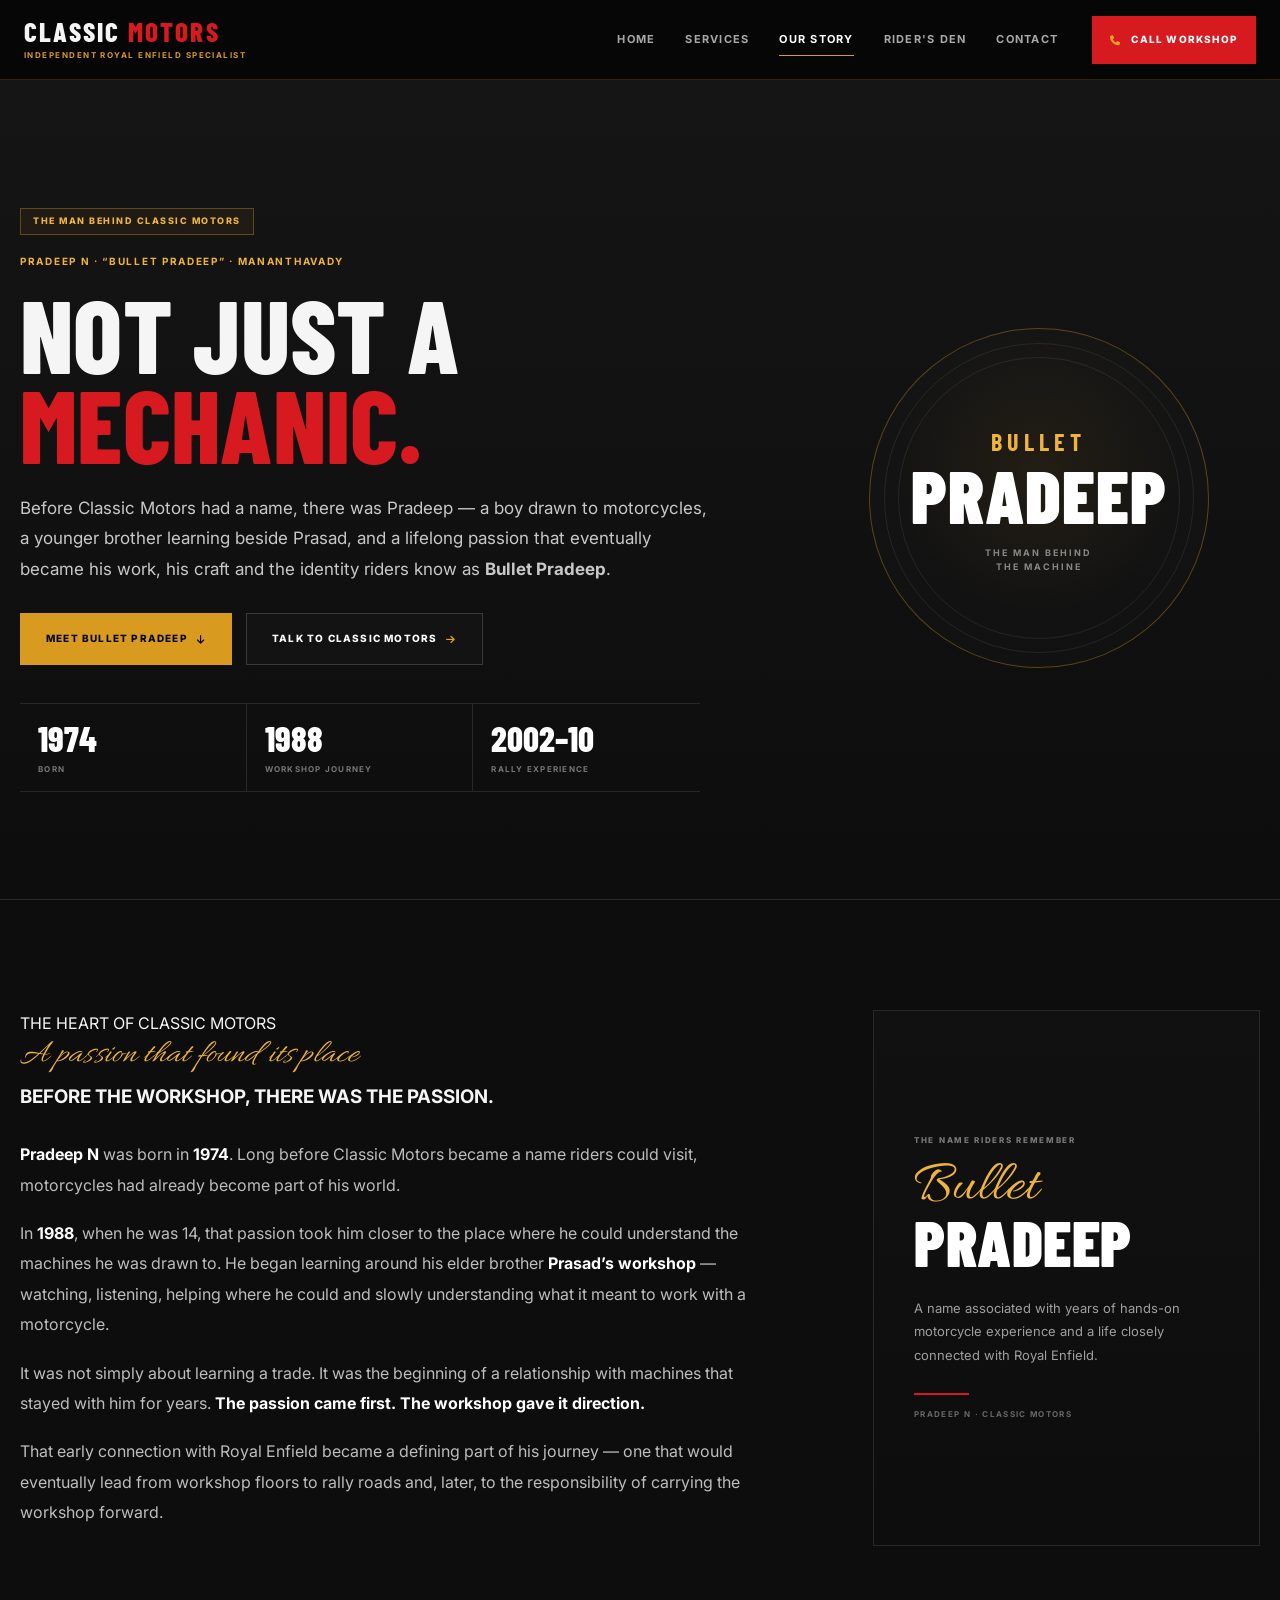
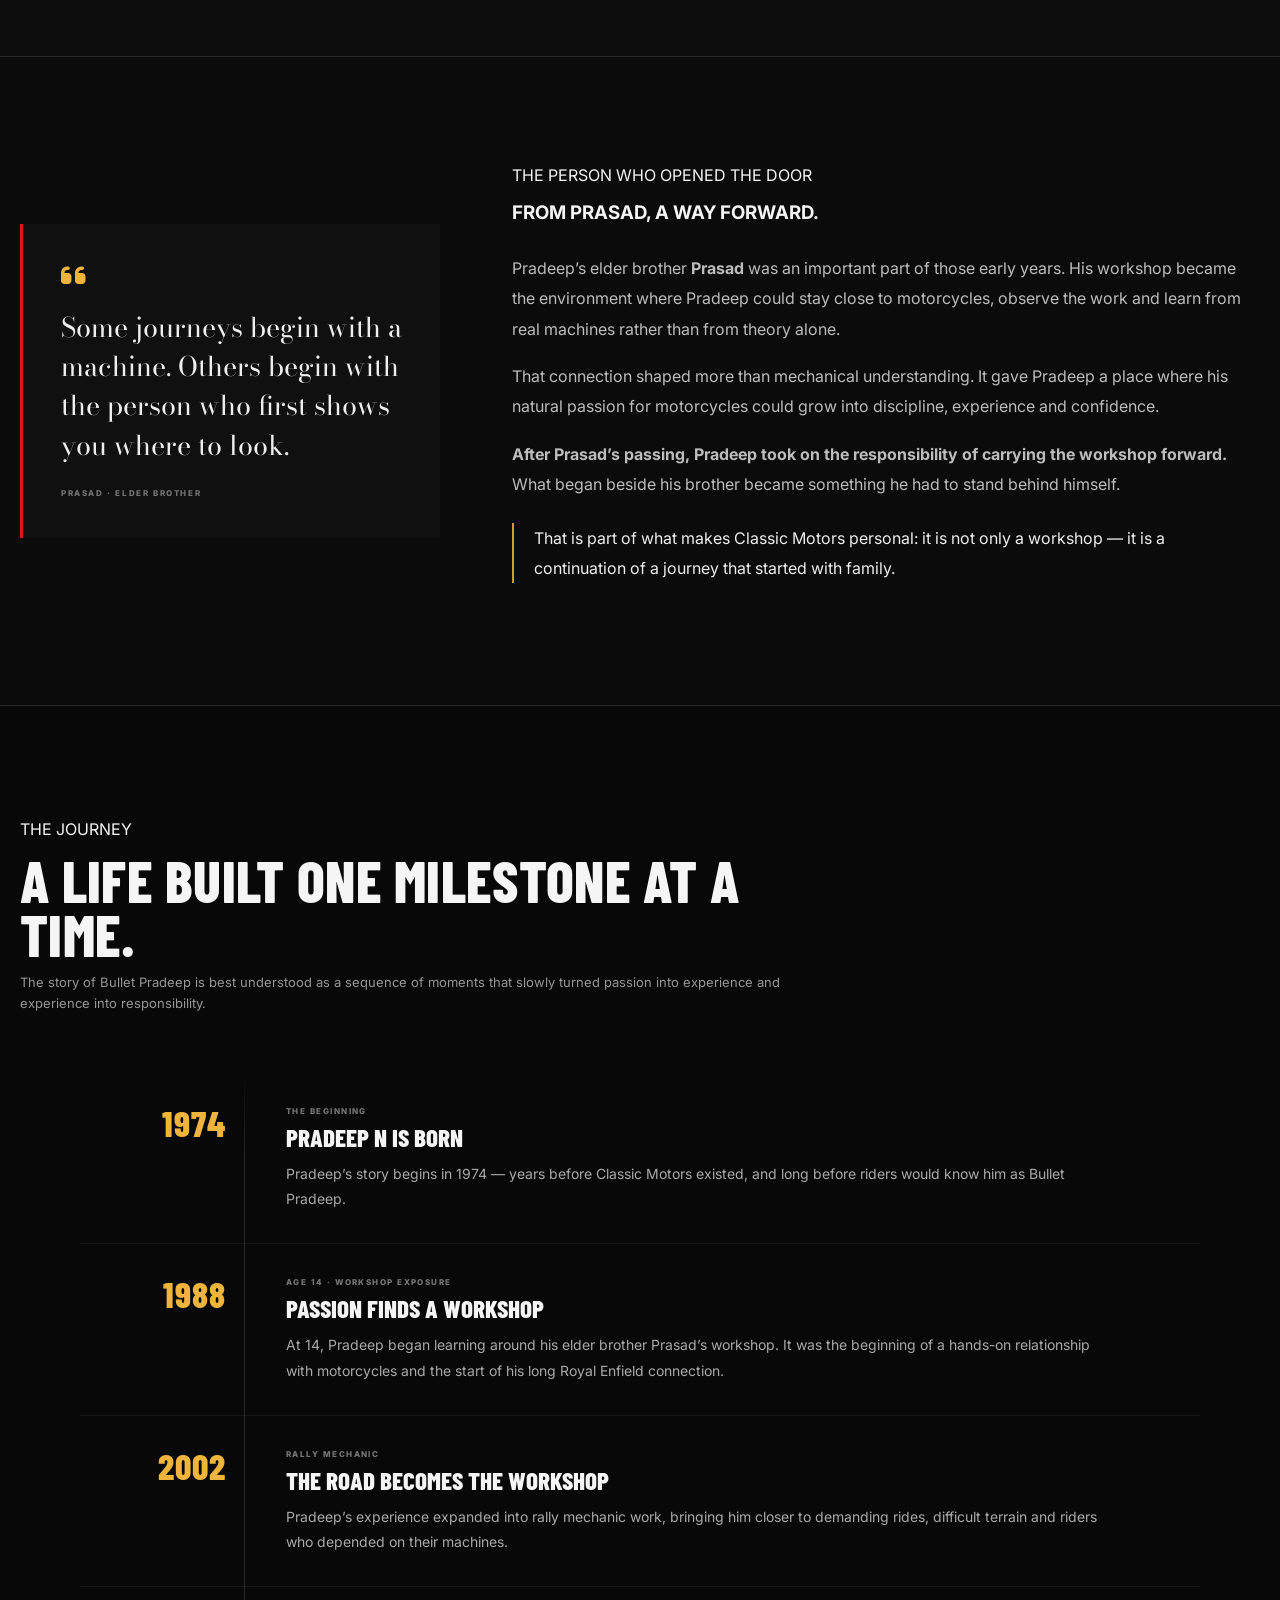
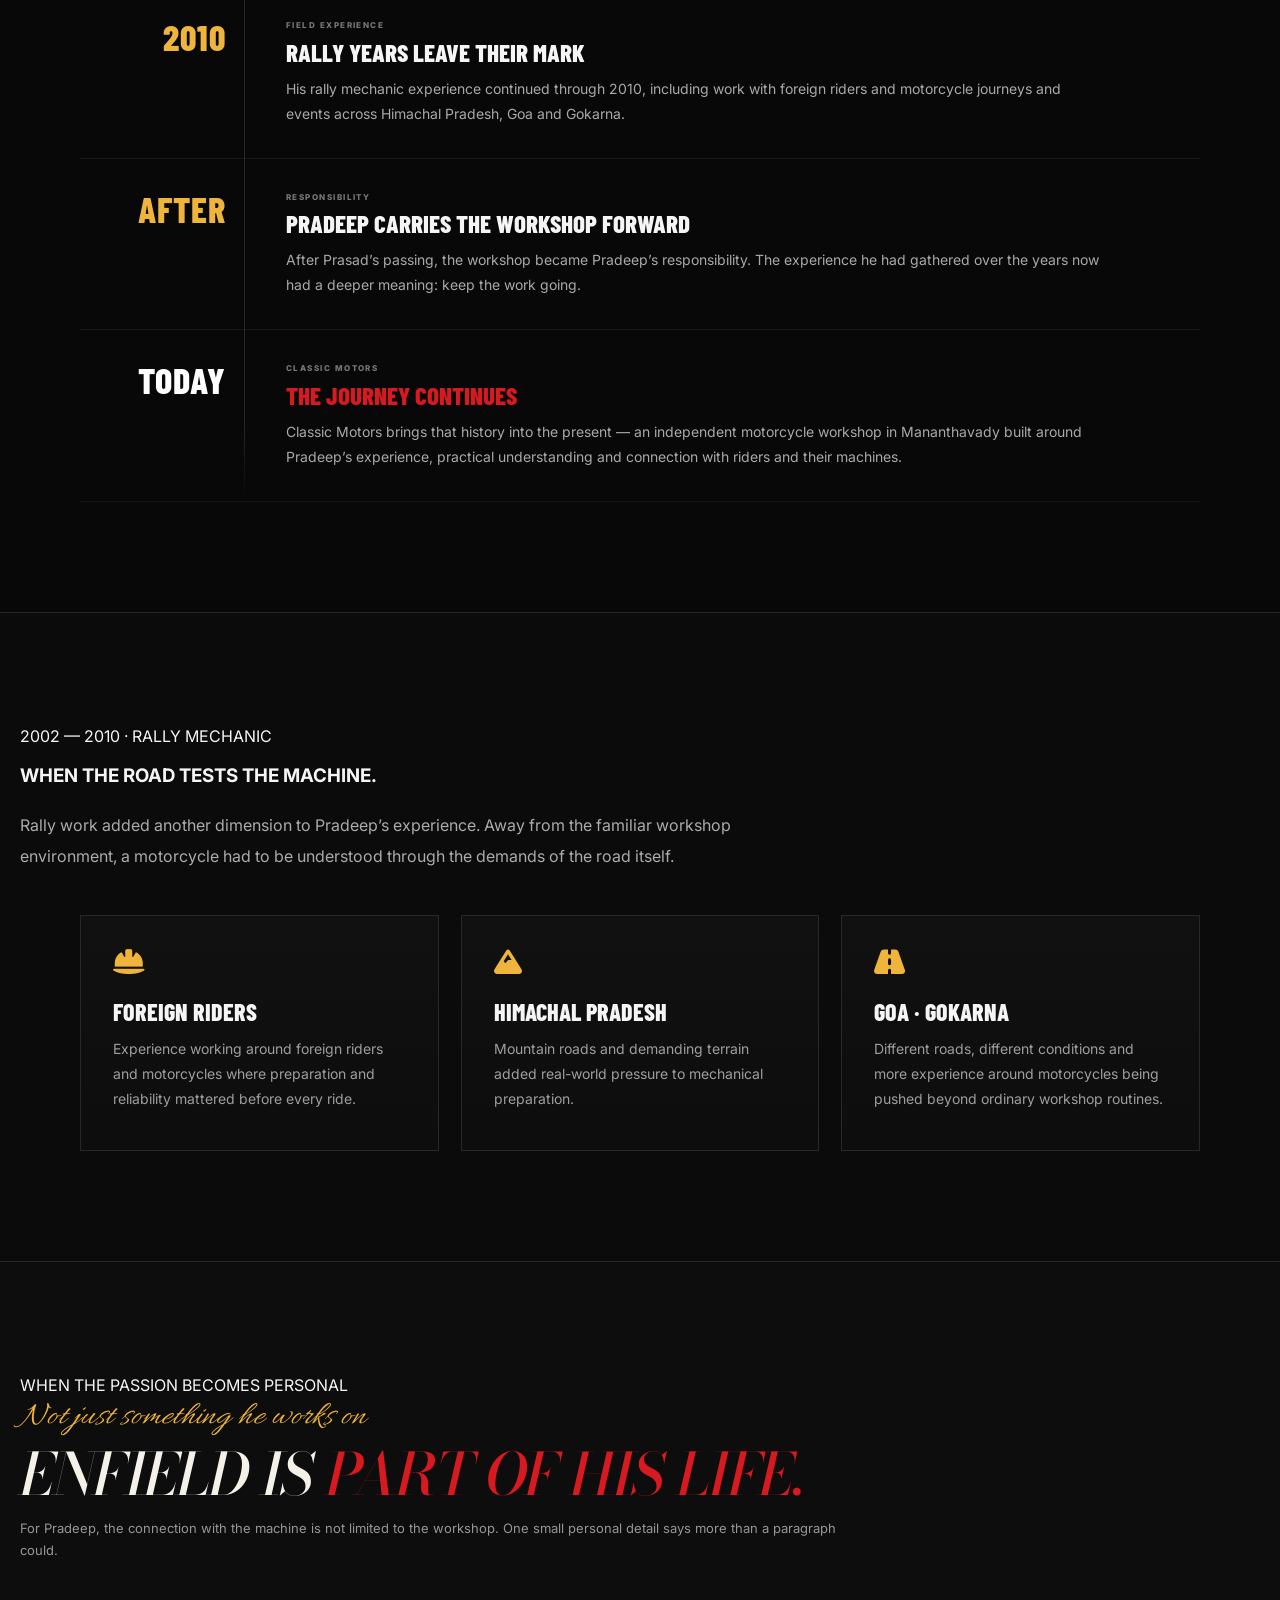
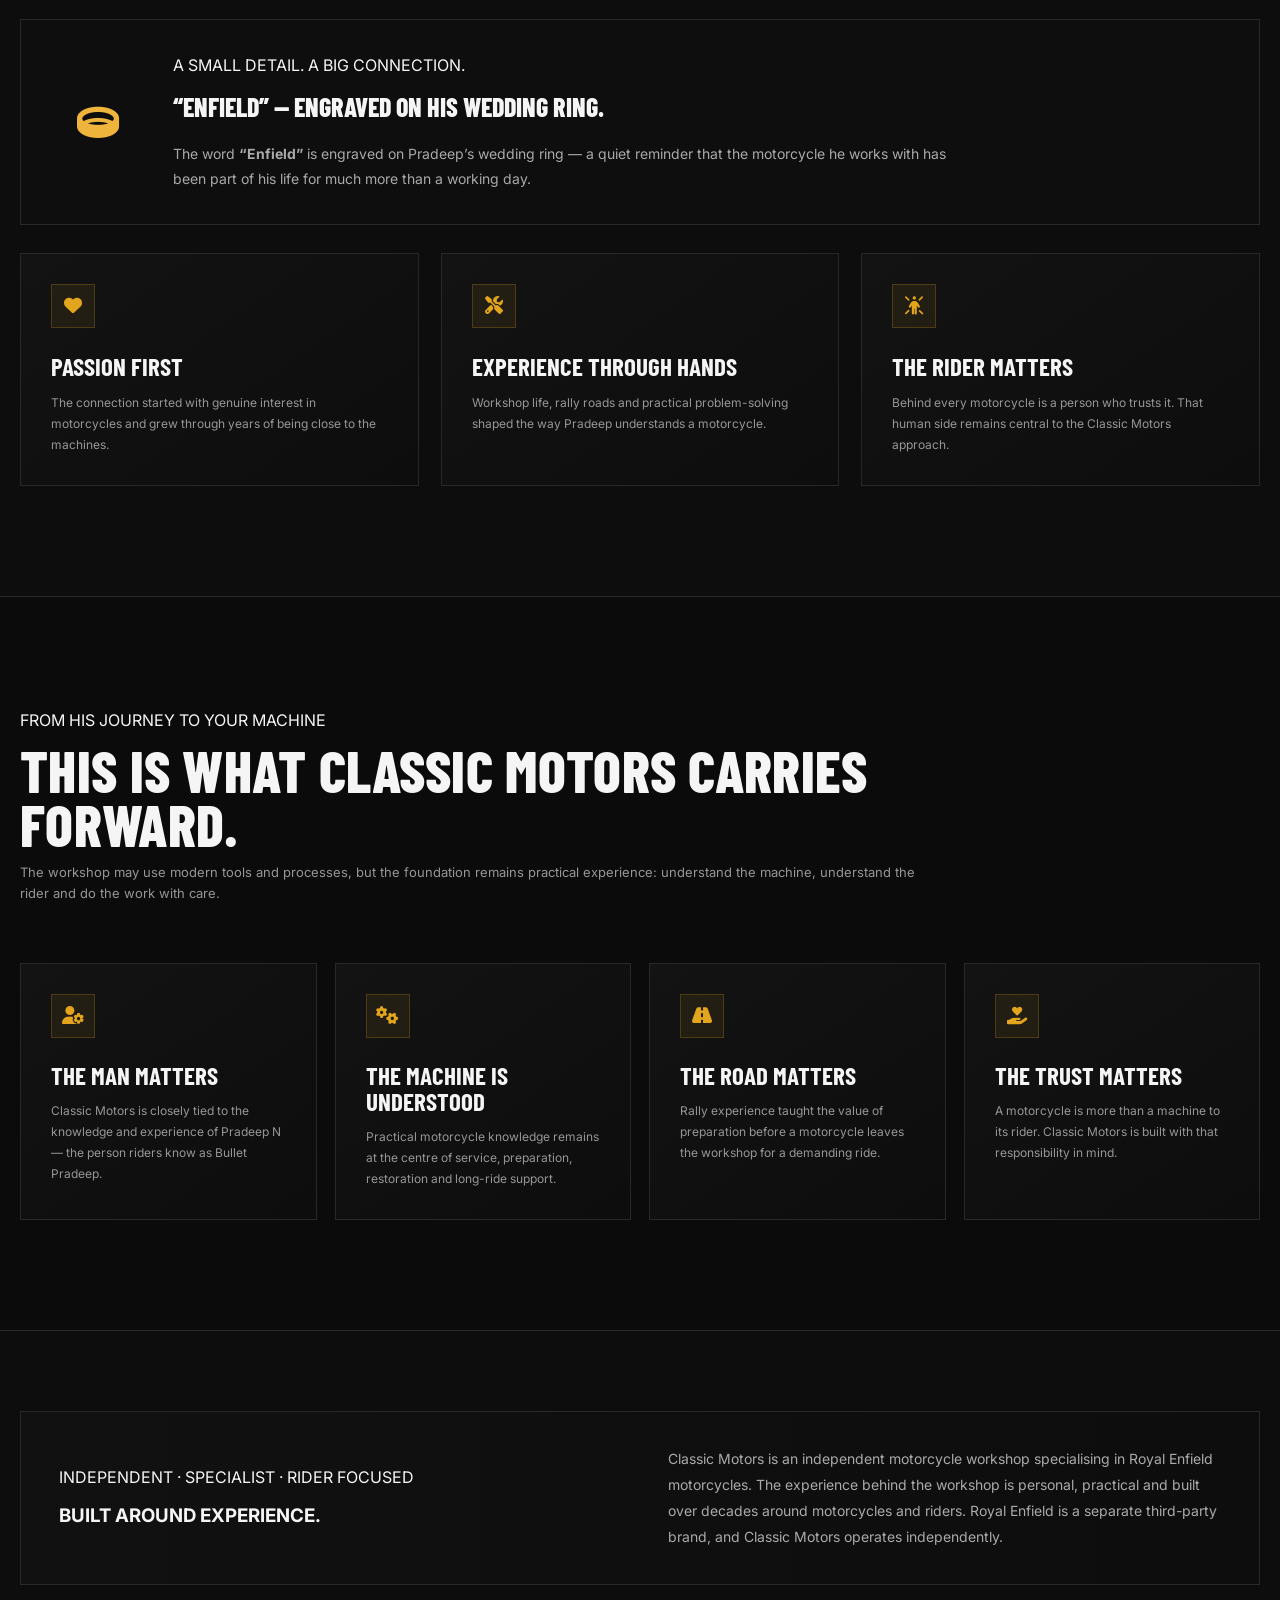
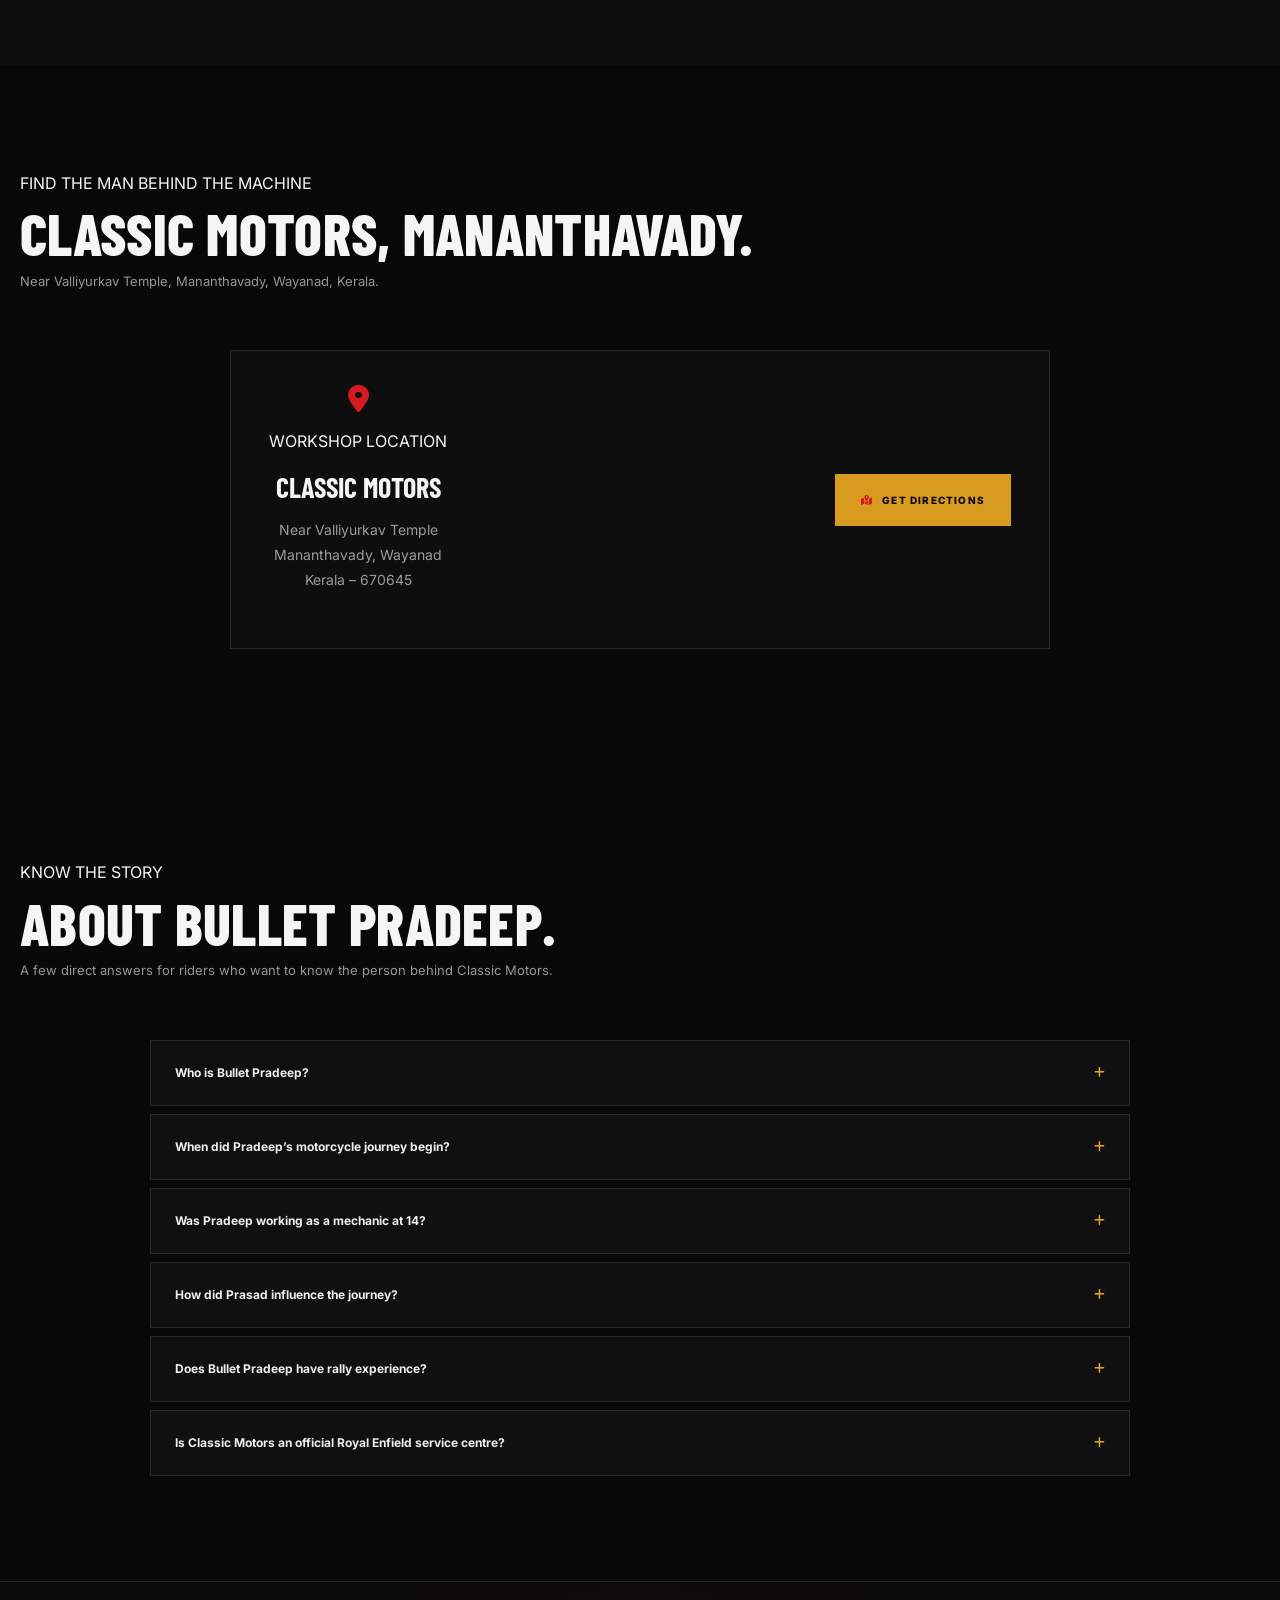
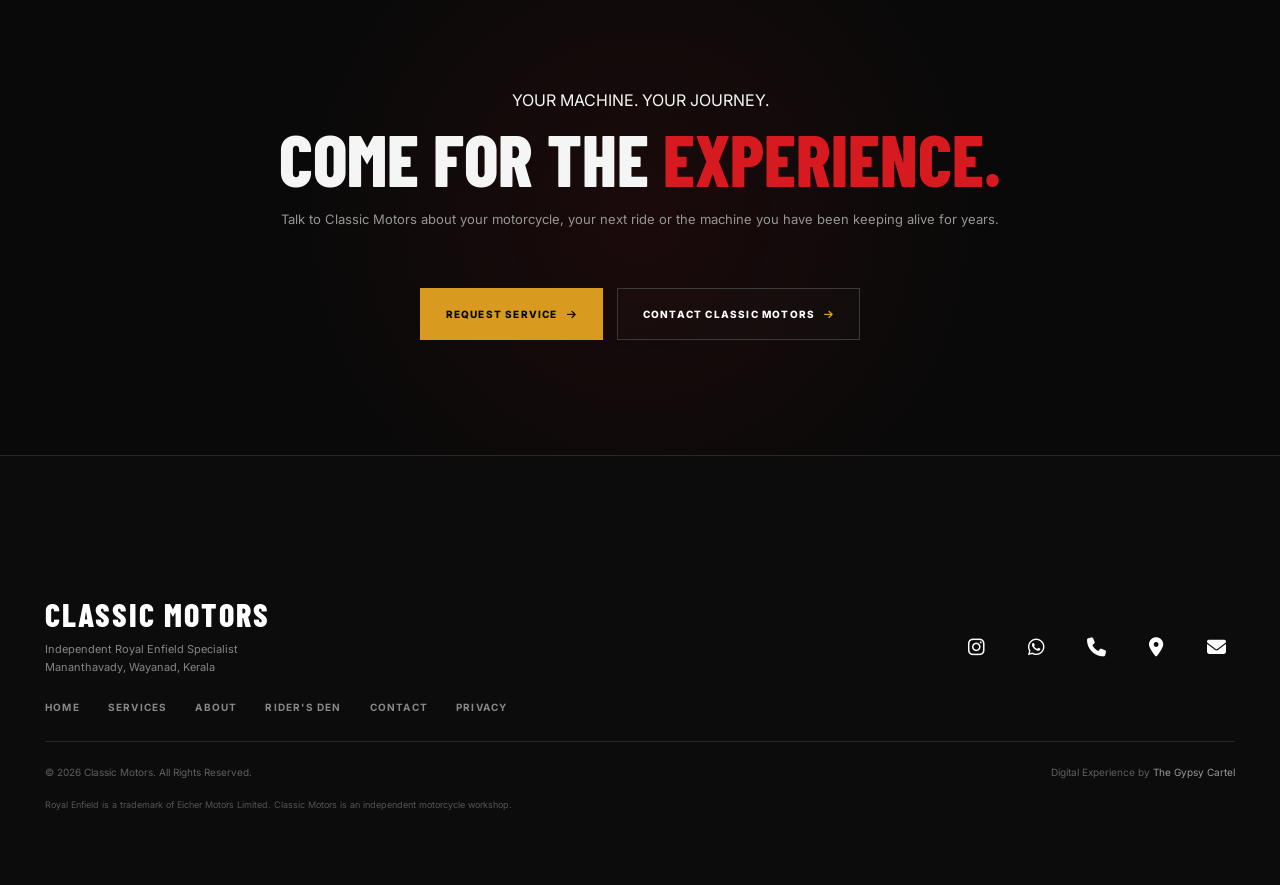
==== commit 16b67fda: "Update index.html" ====
--- a/about/index.html
+++ b/about/index.html
@@ -1,56 +1,40 @@
 <!DOCTYPE html>
+
 <html lang="en-IN">
 <head>
-    <meta charset="UTF-8">
-    <meta http-equiv="X-Content-Type-Options" content="nosniff">
-    <meta name="referrer" content="strict-origin-when-cross-origin">
-    <meta name="viewport" content="width=device-width, initial-scale=1.0">
-    <meta name="theme-color" content="#080808">
-    <meta name="color-scheme" content="dark">
-
-    <title>About Classic Motors | Bullet Pradeep | Royal Enfield Specialist Mananthavady</title>
-
-    <meta name="description"
-        content="The story of Pradeep N, known as Bullet Pradeep — from his early passion for motorcycles and learning around his brother Prasad’s workshop in 1988 to rally mechanic experience and the journey that became Classic Motors in Mananthavady.">
-
-    <meta name="keywords"
-        content="Bullet Pradeep, Classic Motors Mananthavady, Royal Enfield mechanic Mananthavady, Royal Enfield specialist Wayanad, Bullet mechanic Wayanad, Royal Enfield workshop Mananthavady, Royal Enfield restoration Wayanad, motorcycle mechanic Wayanad">
-
-    <meta name="robots" content="index, follow, max-image-preview:large">
-    <link rel="canonical" href="https://ridewithclassicmotors.online/about/">
-
-    <meta property="og:type" content="website">
-    <meta property="og:title" content="About Classic Motors | The Story of Bullet Pradeep">
-    <meta property="og:description"
-        content="Meet Pradeep N, known as Bullet Pradeep — the man behind Classic Motors, shaped by family, workshop life, rally roads and a lifelong connection with Royal Enfield.">
-    <meta property="og:url" content="https://ridewithclassicmotors.online/about/">
-    <meta property="og:site_name" content="Classic Motors">
-
-    <meta name="twitter:card" content="summary_large_image">
-    <meta name="twitter:title" content="About Classic Motors | Bullet Pradeep">
-    <meta name="twitter:description"
-        content="The story of Bullet Pradeep, the motorcycle specialist behind Classic Motors in Mananthavady, Wayanad.">
-
-    <link rel="preconnect" href="https://fonts.googleapis.com">
-    <link rel="preconnect" href="https://fonts.gstatic.com" crossorigin>
-    <link
-        href="https://fonts.googleapis.com/css2?family=Allura&family=Bodoni+Moda:opsz,wght@6..96,400;6..96,500;6..96,600&family=Barlow+Condensed:wght@400;500;600;700;800;900&family=Inter:wght@400;500;600;700;800&display=swap"
-        rel="stylesheet">
-
-    <link rel="stylesheet" href="https://cdnjs.cloudflare.com/ajax/libs/font-awesome/6.5.2/css/all.min.css" crossorigin="anonymous" referrerpolicy="no-referrer">
-
-    <link rel="stylesheet" href="../style.css">
-
-    <!--
+<meta charset="utf-8"/>
+<meta content="nosniff" http-equiv="X-Content-Type-Options"/>
+<meta content="strict-origin-when-cross-origin" name="referrer"/>
+<meta content="width=device-width, initial-scale=1.0" name="viewport"/>
+<meta content="#080808" name="theme-color"/>
+<meta content="dark" name="color-scheme"/>
+<title>About Classic Motors | Bullet Pradeep | Royal Enfield Specialist Mananthavady</title>
+<meta content="The story of Pradeep N, known as Bullet Pradeep — from his early passion for motorcycles and learning around his brother Prasad’s workshop in 1988 to rally mechanic experience and the journey that became Classic Motors in Mananthavady." name="description"/>
+<meta content="Bullet Pradeep, Classic Motors Mananthavady, Royal Enfield mechanic Mananthavady, Royal Enfield specialist Wayanad, Bullet mechanic Wayanad, Royal Enfield workshop Mananthavady, Royal Enfield restoration Wayanad, motorcycle mechanic Wayanad" name="keywords"/>
+<meta content="index, follow, max-image-preview:large" name="robots"/>
+<link href="https://ridewithclassicmotors.online/about/" rel="canonical"/>
+<meta content="website" property="og:type"/>
+<meta content="About Classic Motors | The Story of Bullet Pradeep" property="og:title"/>
+<meta content="Meet Pradeep N, known as Bullet Pradeep — the man behind Classic Motors, shaped by family, workshop life, rally roads and a lifelong connection with Royal Enfield." property="og:description"/>
+<meta content="https://ridewithclassicmotors.online/about/" property="og:url"/>
+<meta content="Classic Motors" property="og:site_name"/>
+<meta content="summary_large_image" name="twitter:card"/>
+<meta content="About Classic Motors | Bullet Pradeep" name="twitter:title"/>
+<meta content="The story of Bullet Pradeep, the motorcycle specialist behind Classic Motors in Mananthavady, Wayanad." name="twitter:description"/>
+<link href="https://fonts.googleapis.com" rel="preconnect"/>
+<link crossorigin="" href="https://fonts.gstatic.com" rel="preconnect"/>
+<link href="https://fonts.googleapis.com/css2?family=Allura&amp;family=Bodoni+Moda:opsz,wght@6..96,400;6..96,500;6..96,600&amp;family=Barlow+Condensed:wght@400;500;600;700;800;900&amp;family=Inter:wght@400;500;600;700;800&amp;display=swap" rel="stylesheet"/>
+<link crossorigin="anonymous" href="https://cdnjs.cloudflare.com/ajax/libs/font-awesome/6.5.2/css/all.min.css" referrerpolicy="no-referrer" rel="stylesheet"/>
+<link href="../style.css" rel="stylesheet"/>
+<!--
         CLASSIC MOTORS
         About Page
         Independent Royal Enfield Specialist
         Mananthavady, Wayanad, Kerala
         Design direction: premium editorial motorcycle brand aesthetic.
     -->
-
-    <!-- Organization -->
-    <script type="application/ld+json">
+<!-- Organization -->
+<script type="application/ld+json">
     {
         "@context": "https://schema.org",
         "@type": "Organization",
@@ -64,9 +48,8 @@
         ]
     }
     </script>
-
-    <!-- Motorcycle repair business -->
-    <script type="application/ld+json">
+<!-- Motorcycle repair business -->
+<script type="application/ld+json">
     {
         "@context": "https://schema.org",
         "@type": "MotorcycleRepair",
@@ -93,9 +76,8 @@
         ]
     }
     </script>
-
-    <!-- Breadcrumb -->
-    <script type="application/ld+json">
+<!-- Breadcrumb -->
+<script type="application/ld+json">
     {
         "@context": "https://schema.org",
         "@type": "BreadcrumbList",
@@ -117,162 +99,699 @@
     </script>
 
 
-<style id="about-page-premium-polish-v7">
+<style id="about-page-final-v8">
 /* =========================================================
-   CLASSIC MOTORS — ABOUT PAGE PREMIUM POLISH V7
-   Scoped only to .about-page so other pages stay untouched.
+   CLASSIC MOTORS — ABOUT PAGE FINAL V8
+   Clean editorial layout. No unnecessary content animation.
+   Footer follows the Home V9 interaction system.
    ========================================================= */
 
 .about-page{
-  --about-accent: #f0ab18;
-  --about-red: #e11d26;
-}
-
-/* ---------- clean card icons: no square boxes ---------- */
+  --about-yellow:#d99a20;
+  --about-yellow-soft:#efb43c;
+  --about-red:#d71920;
+  --about-surface:#0e0e0e;
+  --about-surface-2:#121212;
+  --about-border:#282828;
+  --about-muted:#969696;
+  overflow-x:hidden;
+}
+
+/* ------------------------------
+   GLOBAL ABOUT RHYTHM
+------------------------------ */
+.about-page main{
+  overflow:hidden;
+}
+.about-page .container{
+  width:min(calc(100% - 40px),var(--max));
+  margin-inline:auto;
+}
+.about-page .reveal{
+  opacity:1 !important;
+  transform:none !important;
+  transition:none !important;
+}
+
+/* No decorative / unnecessary hover motion on content icons or buttons.
+   Navigation/footer remain interactive. */
 .about-page .card > i,
-.about-page .about-rally-card-v6 > i{
-  width:auto !important;
-  min-width:0 !important;
-  height:auto !important;
-  min-height:0 !important;
-  padding:0 !important;
-  margin:0 0 22px !important;
-  display:inline-block !important;
-  border:0 !important;
-  outline:0 !important;
-  border-radius:0 !important;
-  background:transparent !important;
-  background-image:none !important;
-  box-shadow:none !important;
-  line-height:1 !important;
-  font-size:28px !important;
-  color:var(--about-accent) !important;
-  transform-origin:center;
-  transition:
-    transform .32s cubic-bezier(.22,.61,.36,1),
-    color .26s ease,
-    filter .26s ease;
-}
-
-.about-page .card,
+.about-page .about-rally-card-v6 > i,
+.about-page .about-ring-icon-v6 i,
+.about-page .location-icon,
+.about-page .btn > i,
+.about-page .cta-btn > i{
+  transition:none !important;
+  transform:none !important;
+  filter:none !important;
+}
+.about-page .card:hover > i,
+.about-page .about-rally-card-v6:hover > i,
+.about-page .location-box:hover .location-icon,
+.about-page .btn:hover > i,
+.about-page .cta-btn:hover > i{
+  transform:none !important;
+  filter:none !important;
+}
+.about-page .btn:hover,
+.about-page .btn:active,
+.about-page .cta-btn:hover,
+.about-page .cta-btn:active{
+  transition:background .22s ease,color .22s ease,border-color .22s ease,box-shadow .22s ease !important;
+}
+
+/* ------------------------------
+   HERO
+------------------------------ */
+.about-page .about-hero-v6{
+  min-height:calc(100svh - var(--header));
+  display:flex;
+  align-items:center;
+  padding:110px 0 92px;
+  border-bottom:1px solid var(--about-border);
+}
+.about-page .about-hero-grid-v6{
+  display:grid;
+  grid-template-columns:minmax(0,1.12fr) minmax(300px,.68fr);
+  gap:68px;
+  align-items:center;
+}
+.about-page .about-hero-copy-v6{
+  max-width:780px;
+}
+.about-page .about-hero-copy-v6 .badge{
+  margin-bottom:18px;
+}
+.about-page .about-hero-copy-v6 .eyebrow{
+  margin:0 0 18px;
+  color:var(--about-yellow-soft);
+  font-size:10px;
+  font-weight:700;
+  letter-spacing:1.7px;
+  text-transform:uppercase;
+}
+.about-page .about-hero-copy-v6 h2{
+  max-width:720px;
+  margin:0 0 25px;
+  font-family:'Barlow Condensed',sans-serif;
+  font-size:clamp(64px,8vw,112px);
+  font-weight:800;
+  line-height:.88;
+  letter-spacing:.3px;
+  text-transform:uppercase;
+}
+.about-page .about-hero-copy-v6 h2 span{
+  color:var(--about-red);
+}
+.about-page .about-hero-copy-v6 .hero-lead{
+  max-width:690px;
+  margin:0;
+  color:#c8c8c8;
+  font-size:17px;
+  line-height:1.8;
+}
+.about-page .about-hero-copy-v6 .hero-btns{
+  margin-top:28px;
+}
+.about-page .about-hero-facts-v6{
+  margin-top:38px;
+  display:grid;
+  grid-template-columns:repeat(3,minmax(0,1fr));
+  max-width:680px;
+  border-top:1px solid var(--about-border);
+  border-bottom:1px solid var(--about-border);
+}
+.about-page .about-hero-facts-v6 > div{
+  padding:17px 18px 15px;
+  border-right:1px solid var(--about-border);
+}
+.about-page .about-hero-facts-v6 > div:last-child{
+  border-right:0;
+}
+.about-page .about-hero-facts-v6 strong{
+  display:block;
+  font-family:'Barlow Condensed',sans-serif;
+  font-size:35px;
+  font-weight:800;
+  line-height:1;
+  color:#fff;
+}
+.about-page .about-hero-facts-v6 span{
+  display:block;
+  margin-top:7px;
+  color:#777;
+  font-size:8px;
+  font-weight:700;
+  letter-spacing:1.25px;
+  text-transform:uppercase;
+}
+.about-page .about-hero-mark{
+  display:flex;
+  align-items:center;
+  justify-content:center;
+}
+.about-page .hero-mark-ring-v6{
+  width:340px;
+  height:340px;
+  border:1px solid rgba(217,154,32,.36);
+  border-radius:50%;
+  display:flex;
+  flex-direction:column;
+  align-items:center;
+  justify-content:center;
+  text-align:center;
+  position:relative;
+  background:
+    radial-gradient(circle at 50% 42%,rgba(217,154,32,.08),transparent 55%),
+    rgba(255,255,255,.01);
+}
+.about-page .hero-mark-ring-v6::before,
+.about-page .hero-mark-ring-v6::after{
+  content:"";
+  position:absolute;
+  border-radius:50%;
+  border:1px solid rgba(255,255,255,.08);
+}
+.about-page .hero-mark-ring-v6::before{
+  inset:14px;
+}
+.about-page .hero-mark-ring-v6::after{
+  inset:28px;
+}
+.about-page .hero-mark-word{
+  position:relative;
+  z-index:1;
+  color:var(--about-yellow-soft);
+  font-family:'Barlow Condensed',sans-serif;
+  font-size:24px;
+  font-weight:700;
+  letter-spacing:5px;
+  text-transform:uppercase;
+}
+.about-page .hero-mark-name{
+  position:relative;
+  z-index:1;
+  margin-top:2px;
+  color:#fff;
+  font-family:'Barlow Condensed',sans-serif;
+  font-size:74px;
+  font-weight:900;
+  line-height:.84;
+  letter-spacing:1px;
+  text-transform:uppercase;
+}
+.about-page .hero-mark-label{
+  position:relative;
+  z-index:1;
+  margin-top:20px;
+  color:#888;
+  font-size:9px;
+  font-weight:700;
+  letter-spacing:2px;
+  line-height:1.6;
+  text-transform:uppercase;
+}
+
+/* ------------------------------
+   HEART / INTRO
+------------------------------ */
+.about-page .about-heart-section-v6{
+  padding:110px 0;
+}
+.about-page .about-heart-grid-v6{
+  display:grid;
+  grid-template-columns:minmax(0,1.42fr) minmax(280px,.7fr);
+  gap:68px;
+  align-items:start;
+}
+.about-page .about-heart-copy-v6{
+  max-width:790px;
+}
+.about-page .about-heart-copy-v6 h3{
+  margin:8px 0 26px;
+}
+.about-page .about-heart-copy-v6 p{
+  max-width:760px;
+  margin:0 0 18px;
+  color:#bdbdbd;
+  font-size:16px;
+  line-height:1.9;
+}
+.about-page .about-heart-copy-v6 p strong{
+  color:#fff;
+}
+.about-page .about-script-note{
+  margin-top:3px;
+  color:var(--about-yellow-soft);
+  font-family:'Allura',cursive;
+  font-size:33px;
+  line-height:1;
+}
+.about-page .about-heart-card-v6{
+  align-self:stretch;
+  min-height:320px;
+  padding:40px;
+  border:1px solid var(--about-border);
+  background:linear-gradient(180deg,#111 0%,#0d0d0d 100%);
+  display:flex;
+  flex-direction:column;
+  justify-content:center;
+}
+.about-page .about-card-kicker{
+  color:#787878;
+  font-size:8px;
+  font-weight:800;
+  letter-spacing:1.7px;
+  text-transform:uppercase;
+}
+.about-page .about-big-name-v6{
+  margin-top:17px;
+}
+.about-page .about-big-name-v6 span{
+  display:block;
+  color:var(--about-yellow-soft);
+  font-family:'Allura',cursive;
+  font-size:58px;
+  line-height:.8;
+}
+.about-page .about-big-name-v6 strong{
+  display:block;
+  margin-top:2px;
+  color:#fff;
+  font-family:'Barlow Condensed',sans-serif;
+  font-size:64px;
+  font-weight:900;
+  line-height:.92;
+  letter-spacing:.5px;
+  text-transform:uppercase;
+}
+.about-page .about-heart-card-v6 p{
+  margin:25px 0 0;
+  color:#9f9f9f;
+  font-size:13px;
+  line-height:1.8;
+}
+.about-page .about-card-line-v6{
+  width:55px;
+  height:2px;
+  margin:26px 0 13px;
+  background:var(--about-red);
+}
+.about-page .about-card-caption{
+  color:#686868;
+  font-size:8px;
+  font-weight:700;
+  letter-spacing:1.35px;
+}
+
+/* ------------------------------
+   PRASAD
+------------------------------ */
+.about-page .about-prasad-section-v6{
+  padding:105px 0;
+  background:#0b0b0b;
+  border-block:1px solid var(--about-border);
+}
+.about-page .about-prasad-grid-v6{
+  display:grid;
+  grid-template-columns:minmax(280px,.72fr) minmax(0,1.28fr);
+  gap:72px;
+  align-items:center;
+}
+.about-page .about-prasad-quote-v6{
+  padding:38px;
+  border-left:3px solid var(--about-red);
+  background:rgba(255,255,255,.02);
+}
+.about-page .about-prasad-quote-v6 > i{
+  margin-bottom:18px;
+  color:var(--about-yellow-soft);
+  font-size:28px;
+}
+.about-page .about-prasad-quote-v6 p{
+  color:#eee;
+  font-family:'Bodoni Moda',serif;
+  font-size:27px;
+  line-height:1.45;
+}
+.about-page .about-prasad-quote-v6 span{
+  display:block;
+  margin-top:22px;
+  color:#737373;
+  font-size:8px;
+  font-weight:800;
+  letter-spacing:1.6px;
+}
+.about-page .about-prasad-copy-v6{
+  max-width:760px;
+}
+.about-page .about-prasad-copy-v6 h3{
+  margin:10px 0 24px;
+}
+.about-page .about-prasad-copy-v6 p{
+  margin:0 0 17px;
+  color:#bcbcbc;
+  font-size:16px;
+  line-height:1.9;
+}
+.about-page .about-emphasis-v6{
+  margin-top:23px !important;
+  padding-left:20px;
+  border-left:2px solid var(--about-yellow);
+  color:#eee !important;
+}
+
+/* ------------------------------
+   TIMELINE
+------------------------------ */
+.about-page .about-timeline-v6{
+  padding:110px 0;
+}
+.about-page .about-timeline-v6 .section-title{
+  max-width:780px;
+}
+.about-page .about-timeline-list-v6{
+  position:relative;
+  margin-top:50px;
+}
+.about-page .about-timeline-list-v6::before{
+  content:"";
+  position:absolute;
+  left:147px;
+  top:0;
+  bottom:0;
+  width:1px;
+  background:linear-gradient(180deg,transparent,var(--about-border) 8%,var(--about-border) 92%,transparent);
+}
+.about-page .about-timeline-item-v6{
+  position:relative;
+  display:grid;
+  grid-template-columns:180px minmax(0,1fr);
+  gap:45px;
+  padding:30px 0;
+  border-bottom:1px solid rgba(255,255,255,.05);
+}
+.about-page .about-timeline-year-v6{
+  position:relative;
+  z-index:1;
+  color:var(--about-yellow-soft);
+  font-family:'Barlow Condensed',sans-serif;
+  font-size:36px;
+  font-weight:800;
+  line-height:1;
+  letter-spacing:1px;
+  text-align:right;
+  padding-right:10px;
+}
+.about-page .about-timeline-body-v6{
+  position:relative;
+  z-index:1;
+  max-width:780px;
+}
+.about-page .about-timeline-body-v6 > span{
+  color:#777;
+  font-size:8px;
+  font-weight:800;
+  letter-spacing:1.45px;
+  text-transform:uppercase;
+}
+.about-page .about-timeline-body-v6 h4{
+  margin:8px 0 10px;
+  font-family:'Barlow Condensed',sans-serif;
+  font-size:25px;
+  font-weight:800;
+  line-height:1;
+  text-transform:uppercase;
+}
+.about-page .about-timeline-body-v6 p{
+  color:#a9a9a9;
+  font-size:14px;
+  line-height:1.8;
+}
+.about-page .about-timeline-item-v6.current .about-timeline-year-v6{
+  color:#fff;
+}
+.about-page .about-timeline-item-v6.current .about-timeline-body-v6 h4{
+  color:var(--about-red);
+}
+
+/* ------------------------------
+   RALLY
+------------------------------ */
+.about-page .about-rally{
+  padding:110px 0;
+  background:#0b0b0b;
+  border-block:1px solid var(--about-border);
+}
+.about-page .about-rally-intro-v6{
+  max-width:800px;
+}
+.about-page .about-rally-intro-v6 h3{
+  margin:12px 0 18px;
+}
+.about-page .about-rally-intro-v6 p{
+  max-width:780px;
+  color:#ababab;
+  font-size:16px;
+  line-height:1.9;
+}
+.about-page .about-rally-grid-v6{
+  margin-top:44px;
+  display:grid;
+  grid-template-columns:repeat(3,minmax(0,1fr));
+  gap:22px;
+}
 .about-page .about-rally-card-v6{
+  min-height:225px;
+  padding:32px 30px;
+  border:1px solid var(--about-border);
+  background:linear-gradient(180deg,#111 0%,#0d0d0d 100%);
   display:flex;
   flex-direction:column;
   align-items:flex-start;
 }
-
-.about-page .card > h4,
-.about-page .about-rally-card-v6 > h4{
-  margin-top:0 !important;
-}
-
-.about-page .card > p,
-.about-page .about-rally-card-v6 > p{
-  margin-top:0 !important;
-}
-
-/* icon motion */
-.about-page .card:hover > i,
-.about-page .card:focus-within > i,
-.about-page .about-rally-card-v6:hover > i{
-  transform:translateY(-4px) scale(1.14) rotate(-5deg);
-  color:var(--about-red) !important;
-  filter:drop-shadow(0 6px 12px rgba(225,29,38,.22));
-}
-
-/* Keep the dedicated ring icon visually intentional, but remove any
-   accidental square-box treatment from the actual icon itself. */
-.about-page .about-ring-icon-v6 i,
-.about-page .about-ring-icon-v6 > i{
-  background:transparent !important;
-  border:0 !important;
-  box-shadow:none !important;
-  width:auto !important;
-  height:auto !important;
-}
-
-/* ---------- buttons: consistent icon motion ---------- */
-.about-page .btn,
-.about-page .cta-btn{
-  transition:
-    transform .3s cubic-bezier(.22,.61,.36,1),
-    box-shadow .3s ease,
-    background-color .3s ease,
-    color .3s ease,
-    border-color .3s ease;
-}
-
-.about-page .btn > i,
-.about-page .cta-btn > i{
-  display:inline-block;
-  transform-origin:center;
-  transition:
-    transform .3s cubic-bezier(.22,.61,.36,1),
-    color .24s ease,
-    filter .24s ease;
-}
-
-.about-page .btn:hover > i,
-.about-page .cta-btn:hover > i{
-  transform:translateX(4px) scale(1.08);
-}
-
-.about-page .btn:active,
-.about-page .cta-btn:active{
-  transform:translateY(1px) scale(.985);
-}
-
-/* ---------- footer: same clean system as Home V9 ---------- */
-.about-page .footer-social{
+.about-page .about-rally-card-v6 > i{
+  margin:0 0 28px !important;
+  color:var(--about-yellow-soft) !important;
+  font-size:28px !important;
+}
+.about-page .about-rally-card-v6 h4{
+  margin:0 0 12px;
+  font-family:'Barlow Condensed',sans-serif;
+  font-size:24px;
+  font-weight:800;
+  line-height:1;
+  text-transform:uppercase;
+}
+.about-page .about-rally-card-v6 p{
+  margin:0;
+  color:#9e9e9e;
+  font-size:14px;
+  line-height:1.8;
+}
+
+/* ------------------------------
+   PERSONAL DETAIL
+------------------------------ */
+.about-page .about-personal-v6{
+  padding:110px 0;
+}
+.about-page .about-personal-v6 .section-title{
+  max-width:820px;
+}
+.about-page .about-script-heading{
+  margin:7px 0 13px;
+}
+.about-page .about-ring-feature-v6{
+  margin-top:42px;
+  display:grid;
+  grid-template-columns:90px minmax(0,1fr);
+  gap:30px;
+  align-items:center;
+  padding:32px;
+  border:1px solid var(--about-border);
+  background:#0e0e0e;
+}
+.about-page .about-ring-icon-v6{
   display:flex;
   align-items:center;
-  justify-content:flex-end;
-  gap:20px;
-}
-
+  justify-content:center;
+}
+.about-page .about-ring-icon-v6 i{
+  color:var(--about-yellow-soft) !important;
+  font-size:42px !important;
+}
+.about-page .about-ring-copy-v6 h4{
+  margin:7px 0 12px;
+  font-family:'Barlow Condensed',sans-serif;
+  font-size:26px;
+  font-weight:800;
+  text-transform:uppercase;
+}
+.about-page .about-ring-copy-v6 p{
+  max-width:780px;
+  color:#a9a9a9;
+  font-size:14px;
+  line-height:1.85;
+}
+.about-page .about-detail-grid-v6{
+  margin-top:28px;
+  display:grid;
+  grid-template-columns:repeat(3,minmax(0,1fr));
+  gap:22px;
+}
+.about-page .about-detail-grid-v6 .card{
+  min-height:185px;
+}
+.about-page .about-detail-grid-v6 .card > i{
+  margin:0 0 25px !important;
+}
+
+/* ------------------------------
+   TODAY
+------------------------------ */
+.about-page .about-today{
+  padding:110px 0;
+  background:#0b0b0b;
+  border-block:1px solid var(--about-border);
+}
+.about-page .about-today .section-title{
+  max-width:900px;
+}
+.about-page .about-today .grid-cards{
+  margin-top:42px;
+  grid-template-columns:repeat(4,minmax(0,1fr));
+}
+.about-page .about-today .card{
+  min-height:195px;
+}
+
+/* ------------------------------
+   INDEPENDENT BANNER
+------------------------------ */
+.about-page .about-independence{
+  padding:80px 0;
+}
+.about-page .about-independent-banner-v6{
+  display:grid;
+  grid-template-columns:minmax(0,1fr) minmax(0,1fr);
+  gap:55px;
+  align-items:center;
+  padding:34px 38px;
+  border:1px solid var(--about-border);
+  background:linear-gradient(90deg,#111,#0d0d0d);
+}
+.about-page .about-independent-banner-v6 h3{
+  margin-top:10px;
+}
+.about-page .about-independent-banner-v6 > p{
+  color:#aaa;
+  font-size:14px;
+  line-height:1.85;
+}
+
+/* ------------------------------
+   LOCATION
+------------------------------ */
+.about-page .about-location{
+  padding:105px 0;
+}
+.about-page .about-location .section-title{
+  max-width:780px;
+}
+.about-page .about-location .location-box{
+  margin-top:40px;
+  display:flex;
+  align-items:center;
+  justify-content:space-between;
+  gap:45px;
+  padding:34px 38px;
+  border:1px solid var(--about-border);
+  background:#0e0e0e;
+}
+.about-page .about-location .location-box > div{
+  min-width:0;
+}
+.about-page .about-location .location-icon{
+  display:block;
+  margin-bottom:15px;
+  color:var(--about-red) !important;
+  font-size:28px;
+}
+.about-page .about-location .location-box h4{
+  margin:9px 0 7px;
+  font-family:'Barlow Condensed',sans-serif;
+  font-size:28px;
+  text-transform:uppercase;
+}
+.about-page .about-location .location-box p{
+  color:#9b9b9b;
+  font-size:14px;
+  line-height:1.8;
+}
+
+/* ------------------------------
+   FAQ / CTA
+------------------------------ */
+.about-page .about-faq{
+  padding:105px 0;
+}
+.about-page .about-faq .section-title{
+  max-width:800px;
+}
+.about-page .about-final-cta{
+  padding:105px 0 115px;
+}
+
+/* ------------------------------
+   FOOTER — HOME V9 SYSTEM
+------------------------------ */
+.about-page footer{
+  min-height:300px;
+}
+.about-page .footer-inner{
+  width:min(100%,var(--max));
+}
+.about-page .footer-social{
+  display:flex !important;
+  align-items:center !important;
+  justify-content:flex-end !important;
+  gap:22px !important;
+}
 .about-page .footer-social a{
   width:auto !important;
   min-width:0 !important;
   height:auto !important;
   min-height:0 !important;
-  margin:0 !important;
-  padding:5px !important;
   display:inline-flex !important;
   align-items:center !important;
   justify-content:center !important;
+  padding:4px !important;
+  margin:0 !important;
   border:0 !important;
-  border-width:0 !important;
-  border-style:none !important;
   border-radius:0 !important;
   background:transparent !important;
   box-shadow:none !important;
-  color:rgba(255,255,255,.9) !important;
+  color:#fff !important;
   text-decoration:none !important;
-  cursor:pointer !important;
-  transition:
-    transform .28s cubic-bezier(.22,.61,.36,1),
-    color .24s ease,
-    filter .24s ease !important;
-}
-
+  cursor:pointer;
+  transition:transform .28s ease,color .24s ease,filter .24s ease;
+}
 .about-page .footer-social a i{
-  margin:0 !important;
-  padding:0 !important;
   display:block !important;
   width:auto !important;
   height:auto !important;
+  margin:0 !important;
+  padding:0 !important;
   border:0 !important;
   background:transparent !important;
   box-shadow:none !important;
-  font-size:18px !important;
+  color:inherit !important;
+  font-size:19px !important;
   line-height:1 !important;
-  transform-origin:center;
-  transition:
-    transform .28s cubic-bezier(.22,.61,.36,1),
-    color .24s ease,
-    filter .24s ease !important;
-}
-
+  transform:none;
+  transition:transform .28s ease,color .24s ease,filter .24s ease;
+}
 .about-page .footer-social a:hover,
 .about-page .footer-social a:focus-visible{
   transform:translateY(-4px) scale(1.06) !important;
@@ -281,223 +800,498 @@
   box-shadow:none !important;
   outline:none;
 }
-
 .about-page .footer-social a:hover i,
 .about-page .footer-social a:focus-visible i{
+  transform:scale(1.18) rotate(-4deg);
+}
+.about-page .footer-social a:nth-child(1):hover i{color:#e1306c !important}
+.about-page .footer-social a:nth-child(2):hover i{color:#25d366 !important}
+.about-page .footer-social a:nth-child(3):hover i{color:#f2b632 !important}
+.about-page .footer-social a:nth-child(4):hover i{color:#ef4444 !important}
+.about-page .footer-social a:nth-child(5):hover i{color:#f2b632 !important}
+.about-page .footer-social a:active{transform:translateY(-1px) scale(.97) !important}
+
+/* ------------------------------
+   RESPONSIVE
+------------------------------ */
+@media(max-width:1100px){
+  .about-page .about-hero-grid-v6{grid-template-columns:1fr;gap:50px}
+  .about-page .about-hero-mark{justify-content:flex-start}
+  .about-page .about-rally-grid-v6{grid-template-columns:repeat(2,minmax(0,1fr))}
+  .about-page .about-today .grid-cards{grid-template-columns:repeat(2,minmax(0,1fr))}
+}
+
+@media(max-width:860px){
+  .about-page .about-heart-grid-v6,
+  .about-page .about-prasad-grid-v6{
+    grid-template-columns:1fr;
+    gap:42px;
+  }
+  .about-page .about-detail-grid-v6{
+    grid-template-columns:1fr 1fr;
+  }
+  .about-page .about-independent-banner-v6{
+    grid-template-columns:1fr;
+    gap:28px;
+  }
+  .about-page .about-location .location-box{
+    align-items:flex-start;
+    flex-direction:column;
+  }
+}
+
+@media(max-width:700px){
+  .about-page .about-hero-v6{
+    min-height:auto;
+    padding:84px 0 72px;
+  }
+  .about-page .about-hero-copy-v6 h2{
+    font-size:clamp(54px,15vw,82px);
+  }
+  .about-page .about-hero-copy-v6 .hero-lead{
+    font-size:15px;
+  }
+  .about-page .about-hero-facts-v6{
+    grid-template-columns:1fr;
+  }
+  .about-page .about-hero-facts-v6 > div{
+    border-right:0;
+    border-bottom:1px solid var(--about-border);
+  }
+  .about-page .about-hero-facts-v6 > div:last-child{
+    border-bottom:0;
+  }
+  .about-page .hero-mark-ring-v6{
+    width:275px;
+    height:275px;
+  }
+  .about-page .hero-mark-name{font-size:58px}
+  .about-page .about-heart-section-v6,
+  .about-page .about-prasad-section-v6,
+  .about-page .about-timeline-v6,
+  .about-page .about-rally,
+  .about-page .about-personal-v6,
+  .about-page .about-today,
+  .about-page .about-location,
+  .about-page .about-faq{
+    padding:78px 0;
+  }
+  .about-page .about-rally-grid-v6,
+  .about-page .about-detail-grid-v6,
+  .about-page .about-today .grid-cards{
+    grid-template-columns:1fr;
+  }
+  .about-page .about-rally-card-v6{
+    min-height:0;
+  }
+  .about-page .about-timeline-list-v6{
+    margin-top:32px;
+  }
+  .about-page .about-timeline-list-v6::before{
+    display:none;
+  }
+  .about-page .about-timeline-item-v6{
+    grid-template-columns:1fr;
+    gap:12px;
+    padding:24px 0;
+  }
+  .about-page .about-timeline-year-v6{
+    text-align:left;
+    padding-right:0;
+    font-size:33px;
+  }
+  .about-page .about-ring-feature-v6{
+    grid-template-columns:1fr;
+    gap:18px;
+    padding:25px;
+  }
+  .about-page .about-ring-icon-v6{
+    justify-content:flex-start;
+  }
+  .about-page .about-independent-banner-v6{
+    padding:27px 24px;
+  }
+  .about-page .about-location .location-box{
+    padding:28px 24px;
+  }
+  .about-page .about-final-cta{
+    padding:82px 0 92px;
+  }
+  .about-page .footer-social{
+    justify-content:flex-start !important;
+    gap:19px !important;
+  }
+  .about-page .footer-social a i{
+    font-size:18px !important;
+  }
+}
+
+@media(prefers-reduced-motion:reduce){
+  .about-page .footer-social a,
+  .about-page .footer-social a i{
+    transition:none !important;
+  }
+}
+</style>
+
+<style id="about-final-v9-alignment-footer">
+/* =========================================================
+   CLASSIC MOTORS — ABOUT FINAL V9
+   Precision alignment + Home V9 footer system.
+   Content remains unchanged.
+   ========================================================= */
+
+/* ---------- timeline: disciplined editorial grid ---------- */
+.about-page .about-timeline-list-v6{
+  width:min(100%,1120px);
+  margin:48px auto 0;
+  position:relative;
+}
+
+.about-page .about-timeline-list-v6::before{
+  left:164px !important;
+}
+
+.about-page .about-timeline-item-v6{
+  display:grid !important;
+  grid-template-columns:164px minmax(0,1fr) !important;
+  column-gap:42px !important;
+  align-items:start !important;
+  min-height:150px;
+  padding:32px 0 !important;
+}
+
+.about-page .about-timeline-year-v6{
+  padding-right:18px !important;
+  text-align:right !important;
+  white-space:nowrap;
+  line-height:1 !important;
+}
+
+.about-page .about-timeline-body-v6{
+  max-width:840px !important;
+  padding-left:0 !important;
+}
+
+.about-page .about-timeline-body-v6 > span{
+  display:block;
+  margin-bottom:7px;
+}
+
+.about-page .about-timeline-body-v6 h4{
+  margin:0 0 11px !important;
+}
+
+.about-page .about-timeline-body-v6 p{
+  margin:0 !important;
+  max-width:820px;
+}
+
+/* ---------- rally cards: equal geometry / clean alignment ---------- */
+.about-page .about-rally-grid-v6{
+  width:min(100%,1120px);
+  margin:44px auto 0 !important;
+}
+
+.about-page .about-rally-card-v6{
+  min-height:236px !important;
+  padding:32px !important;
+  justify-content:flex-start !important;
+  box-sizing:border-box;
+}
+
+.about-page .about-rally-card-v6 > i{
+  margin:0 0 24px !important;
+  line-height:1 !important;
+}
+
+.about-page .about-rally-card-v6 h4{
+  margin:0 0 12px !important;
+}
+
+.about-page .about-rally-card-v6 p{
+  margin:0 !important;
+}
+
+/* ---------- footer: exact clean Home V9 behaviour ---------- */
+.about-page footer{
+  overflow:hidden;
+}
+
+.about-page footer .footer-inner{
+  width:min(calc(100% - 40px),var(--max)) !important;
+  margin-inline:auto !important;
+}
+
+.about-page footer .footer-social{
+  display:flex !important;
+  align-items:center !important;
+  justify-content:flex-end !important;
+  gap:22px !important;
+  position:relative;
+  z-index:5;
+}
+
+.about-page footer .footer-social a{
+  width:auto !important;
+  min-width:0 !important;
+  height:auto !important;
+  min-height:0 !important;
+  margin:0 !important;
+  padding:4px !important;
+
+  display:inline-flex !important;
+  align-items:center !important;
+  justify-content:center !important;
+
+  border:0 !important;
+  border-radius:0 !important;
+  background:transparent !important;
+  box-shadow:none !important;
+
+  color:#fff !important;
+  text-decoration:none !important;
+  cursor:pointer !important;
+  pointer-events:auto !important;
+  position:relative;
+  z-index:6;
+
+  transition:
+    transform .30s cubic-bezier(.22,.61,.36,1),
+    color .25s ease,
+    filter .25s ease !important;
+}
+
+.about-page footer .footer-social a i{
+  display:block !important;
+  width:auto !important;
+  height:auto !important;
+  margin:0 !important;
+  padding:0 !important;
+
+  border:0 !important;
+  background:transparent !important;
+  box-shadow:none !important;
+
+  color:inherit !important;
+  font-size:19px !important;
+  line-height:1 !important;
+  pointer-events:none;
+
+  transform-origin:center;
+  transition:
+    transform .30s cubic-bezier(.22,.61,.36,1),
+    color .25s ease,
+    filter .25s ease !important;
+}
+
+.about-page footer .footer-social a:hover,
+.about-page footer .footer-social a:focus-visible{
+  transform:translateY(-4px) scale(1.06) !important;
+  border:0 !important;
+  background:transparent !important;
+  box-shadow:none !important;
+  outline:none;
+}
+
+.about-page footer .footer-social a:hover i,
+.about-page footer .footer-social a:focus-visible i{
   transform:scale(1.18) rotate(-5deg);
-  filter:drop-shadow(0 5px 10px rgba(0,0,0,.35));
-}
-
-.about-page .footer-social a:nth-child(1):hover i,
-.about-page .footer-social a:nth-child(1):focus-visible i{
-  color:#e1306c !important;
-}
-
-.about-page .footer-social a:nth-child(2):hover i,
-.about-page .footer-social a:nth-child(2):focus-visible i{
-  color:#25d366 !important;
-}
-
-.about-page .footer-social a:nth-child(3):hover i,
-.about-page .footer-social a:nth-child(3):focus-visible i{
-  color:#f2b632 !important;
-}
-
-.about-page .footer-social a:nth-child(4):hover i,
-.about-page .footer-social a:nth-child(4):focus-visible i{
-  color:#ef4444 !important;
-}
-
-.about-page .footer-social a:nth-child(5):hover i,
-.about-page .footer-social a:nth-child(5):focus-visible i{
-  color:#f2b632 !important;
-}
-
-.about-page .footer-social a:active{
+}
+
+.about-page footer .footer-social a:nth-child(1):hover,
+.about-page footer .footer-social a:nth-child(1):focus-visible{color:#e1306c !important;}
+
+.about-page footer .footer-social a:nth-child(2):hover,
+.about-page footer .footer-social a:nth-child(2):focus-visible{color:#25d366 !important;}
+
+.about-page footer .footer-social a:nth-child(3):hover,
+.about-page footer .footer-social a:nth-child(3):focus-visible{color:#f2b632 !important;}
+
+.about-page footer .footer-social a:nth-child(4):hover,
+.about-page footer .footer-social a:nth-child(4):focus-visible{color:#ef4444 !important;}
+
+.about-page footer .footer-social a:nth-child(5):hover,
+.about-page footer .footer-social a:nth-child(5):focus-visible{color:#f2b632 !important;}
+
+.about-page footer .footer-social a:active{
   transform:translateY(-1px) scale(.96) !important;
 }
 
-/* ---------- no accidental icon box on location / quote icons ---------- */
-.about-page .location-icon,
-.about-page .about-prasad-quote-v6 > i{
-  background:transparent !important;
-  border:0 !important;
-  box-shadow:none !important;
-}
-
-.about-page .location-icon{
-  display:inline-block;
-  transform-origin:center;
-  transition:transform .28s ease, color .24s ease;
-}
-
-.about-page .location-box:hover .location-icon{
-  transform:translateY(-3px) scale(1.1);
-  color:var(--about-red) !important;
-}
-
-/* ---------- mobile footer alignment ---------- */
+/* ---------- responsive ---------- */
+@media (max-width:900px){
+  .about-page .about-timeline-list-v6{
+    width:100%;
+  }
+
+  .about-page .about-timeline-list-v6::before{
+    left:125px !important;
+  }
+
+  .about-page .about-timeline-item-v6{
+    grid-template-columns:125px minmax(0,1fr) !important;
+    column-gap:28px !important;
+  }
+
+  .about-page .about-timeline-year-v6{
+    padding-right:15px !important;
+    font-size:32px;
+  }
+}
+
 @media (max-width:760px){
-  .about-page .footer-social{
-    justify-content:flex-start;
+  .about-page .about-timeline-list-v6::before{
+    display:none;
+  }
+
+  .about-page .about-timeline-item-v6{
+    display:block !important;
+    min-height:0;
+    padding:28px 0 !important;
+  }
+
+  .about-page .about-timeline-year-v6{
+    padding:0 !important;
+    margin-bottom:10px;
+    text-align:left !important;
+    font-size:34px;
+  }
+
+  .about-page .about-timeline-body-v6{
+    max-width:none !important;
+  }
+
+  .about-page .about-rally-grid-v6{
+    grid-template-columns:1fr !important;
     gap:18px;
   }
 
-  .about-page .footer-social a{
+  .about-page .about-rally-card-v6{
+    min-height:0 !important;
+  }
+
+  .about-page footer .footer-social{
+    justify-content:flex-start !important;
+    gap:19px !important;
+  }
+
+  .about-page footer .footer-social a{
     padding:4px !important;
   }
 
-  .about-page .footer-social a i{
-    font-size:17px !important;
-  }
-
-  .about-page .card > i,
-  .about-page .about-rally-card-v6 > i{
-    font-size:26px !important;
-    margin-bottom:18px !important;
-  }
-}
-
-/* ---------- reduced motion ---------- */
+  .about-page footer .footer-social a i{
+    font-size:18px !important;
+  }
+}
+
 @media (prefers-reduced-motion:reduce){
-  .about-page .card > i,
-  .about-page .about-rally-card-v6 > i,
-  .about-page .footer-social a,
-  .about-page .footer-social a i,
-  .about-page .btn,
-  .about-page .cta-btn,
-  .about-page .btn > i,
-  .about-page .cta-btn > i,
-  .about-page .location-icon{
+  .about-page footer .footer-social a,
+  .about-page footer .footer-social a i{
     transition:none !important;
   }
 }
 </style>
 
 </head>
-
 <body class="about-page">
-
 <header>
-    <div class="logo-container">
-        <a href="../" aria-label="Classic Motors home">
-            <h1>CLASSIC <span>MOTORS</span></h1>
-            <div class="subtitle">Independent Royal Enfield Specialist</div>
-        </a>
-    </div>
-
-    <nav aria-label="Primary Navigation">
-        <ul class="nav-links">
-            <li><a href="../">Home</a></li>
-            <li><a href="../services/">Services</a></li>
-            <li><a href="../about/" class="active" aria-current="page">Our Story</a></li>
-            <li><a href="../riders-den/">Rider's Den</a></li>
-            <li><a href="../contact/">Contact</a></li>
-        </ul>
-    </nav>
-
-    <a class="cta-btn header-call-btn" href="tel:+919447433965">
-    <i class="fa-solid fa-phone"></i>
+<div class="logo-container">
+<a aria-label="Classic Motors home" href="../">
+<h1>CLASSIC <span>MOTORS</span></h1>
+<div class="subtitle">Independent Royal Enfield Specialist</div>
+</a>
+</div>
+<nav aria-label="Primary Navigation">
+<ul class="nav-links">
+<li><a href="../">Home</a></li>
+<li><a href="../services/">Services</a></li>
+<li><a aria-current="page" class="active" href="../about/">Our Story</a></li>
+<li><a href="../riders-den/">Rider's Den</a></li>
+<li><a href="../contact/">Contact</a></li>
+</ul>
+</nav>
+<a class="cta-btn header-call-btn" href="tel:+919447433965">
+<i class="fa-solid fa-phone"></i>
     CALL WORKSHOP
   </a>
-
-    <button
-        class="mobile-menu-btn"
-        type="button"
-        aria-label="Open navigation menu"
-        aria-expanded="false">
-        <i class="fa-solid fa-bars"></i>
-    </button>
+<button aria-expanded="false" aria-label="Open navigation menu" class="mobile-menu-btn" type="button">
+<i class="fa-solid fa-bars"></i>
+</button>
 </header>
-
-
 <main>
-
-    <!-- =========================================================
+<!-- =========================================================
          THE MAN BEHIND CLASSIC MOTORS
     ========================================================== -->
-    <section class="about-hero page-header about-hero-v6">
-        <div class="container">
-            <div class="about-hero-grid-v6">
-                <div class="about-hero-copy-v6 reveal">
-                    <span class="badge">THE MAN BEHIND CLASSIC MOTORS</span>
-                    <p class="eyebrow">PRADEEP N · “BULLET PRADEEP” · MANANTHAVADY</p>
-
-                    <h2>
+<section class="about-hero page-header about-hero-v6">
+<div class="container">
+<div class="about-hero-grid-v6">
+<div class="about-hero-copy-v6 reveal">
+<span class="badge">THE MAN BEHIND CLASSIC MOTORS</span>
+<p class="eyebrow">PRADEEP N · “BULLET PRADEEP” · MANANTHAVADY</p>
+<h2>
                         NOT JUST A
                         <span>MECHANIC.</span>
-                    </h2>
-
-                    <p class="hero-lead">
+</h2>
+<p class="hero-lead">
                         Before Classic Motors had a name, there was Pradeep — a boy drawn
                         to motorcycles, a younger brother learning beside Prasad, and a
                         lifelong passion that eventually became his work, his craft and
                         the identity riders know as <strong>Bullet Pradeep</strong>.
                     </p>
-
-                    <div class="hero-btns">
-                        <a href="#pradeep-story" class="btn primary-btn">
+<div class="hero-btns">
+<a class="btn primary-btn" href="#pradeep-story">
                             MEET BULLET PRADEEP
-                            <i class="fa-solid fa-arrow-down" aria-hidden="true"></i>
-                        </a>
-                        <a href="../contact/" class="btn secondary-btn">
+                            <i aria-hidden="true" class="fa-solid fa-arrow-down"></i>
+</a>
+<a class="btn secondary-btn" href="../contact/">
                             TALK TO CLASSIC MOTORS
-                            <i class="fa-solid fa-arrow-right" aria-hidden="true"></i>
-                        </a>
-                    </div>
-
-                    <div class="about-hero-facts-v6" aria-label="Pradeep's journey highlights">
-                        <div>
-                            <strong>1974</strong>
-                            <span>BORN</span>
-                        </div>
-                        <div>
-                            <strong>1988</strong>
-                            <span>WORKSHOP JOURNEY</span>
-                        </div>
-                        <div>
-                            <strong>2002–10</strong>
-                            <span>RALLY EXPERIENCE</span>
-                        </div>
-                    </div>
-                </div>
-
-                <div class="about-hero-mark reveal" aria-label="Bullet Pradeep">
-                    <div class="hero-mark-ring hero-mark-ring-v6">
-                        <span class="hero-mark-word">BULLET</span>
-                        <span class="hero-mark-name">PRADEEP</span>
-                        <span class="hero-mark-label">THE MAN BEHIND<br>THE MACHINE</span>
-                    </div>
-                </div>
-            </div>
-        </div>
-    </section>
-
-
-    <!-- =========================================================
+                            <i aria-hidden="true" class="fa-solid fa-arrow-right"></i>
+</a>
+</div>
+<div aria-label="Pradeep's journey highlights" class="about-hero-facts-v6">
+<div>
+<strong>1974</strong>
+<span>BORN</span>
+</div>
+<div>
+<strong>1988</strong>
+<span>WORKSHOP JOURNEY</span>
+</div>
+<div>
+<strong>2002–10</strong>
+<span>RALLY EXPERIENCE</span>
+</div>
+</div>
+</div>
+<div aria-label="Bullet Pradeep" class="about-hero-mark reveal">
+<div class="hero-mark-ring hero-mark-ring-v6">
+<span class="hero-mark-word">BULLET</span>
+<span class="hero-mark-name">PRADEEP</span>
+<span class="hero-mark-label">THE MAN BEHIND<br/>THE MACHINE</span>
+</div>
+</div>
+</div>
+</div>
+</section>
+<!-- =========================================================
          PRADEEP STORY
     ========================================================== -->
-    <section class="story-section about-intro about-heart-section-v6" id="pradeep-story">
-        <div class="container">
-            <div class="about-heart-grid-v6">
-
-                <div class="about-heart-copy-v6 reveal">
-                    <span class="section-kicker">THE HEART OF CLASSIC MOTORS</span>
-
-                    <div class="about-script-note">A passion that found its place</div>
-
-                    <h3>
+<section class="story-section about-intro about-heart-section-v6" id="pradeep-story">
+<div class="container">
+<div class="about-heart-grid-v6">
+<div class="about-heart-copy-v6 reveal">
+<span class="section-kicker">THE HEART OF CLASSIC MOTORS</span>
+<div class="about-script-note">A passion that found its place</div>
+<h3>
                         BEFORE THE WORKSHOP,
                         <span>THERE WAS THE PASSION.</span>
-                    </h3>
-
-                    <p>
-                        <strong>Pradeep N</strong> was born in <strong>1974</strong>.
+</h3>
+<p>
+<strong>Pradeep N</strong> was born in <strong>1974</strong>.
                         Long before Classic Motors became a name riders could visit,
                         motorcycles had already become part of his world.
                     </p>
-
-                    <p>
+<p>
                         In <strong>1988</strong>, when he was 14, that passion took him
                         closer to the place where he could understand the machines he was
                         drawn to. He began learning around his elder brother
@@ -505,653 +1299,544 @@
                         helping where he could and slowly understanding what it meant
                         to work with a motorcycle.
                     </p>
-
-                    <p>
+<p>
                         It was not simply about learning a trade. It was the beginning
                         of a relationship with machines that stayed with him for years.
                         <strong>The passion came first. The workshop gave it direction.</strong>
-                    </p>
-
-                    <p>
+</p>
+<p>
                         That early connection with Royal Enfield became a defining part
                         of his journey — one that would eventually lead from workshop
                         floors to rally roads and, later, to the responsibility of
                         carrying the workshop forward.
                     </p>
-                </div>
-
-                <aside class="about-heart-card-v6 reveal">
-                    <span class="about-card-kicker">THE NAME RIDERS REMEMBER</span>
-                    <div class="about-big-name-v6">
-                        <span>Bullet</span>
-                        <strong>Pradeep</strong>
-                    </div>
-                    <p>
+</div>
+<aside class="about-heart-card-v6 reveal">
+<span class="about-card-kicker">THE NAME RIDERS REMEMBER</span>
+<div class="about-big-name-v6">
+<span>Bullet</span>
+<strong>Pradeep</strong>
+</div>
+<p>
                         A name associated with years of hands-on motorcycle experience
                         and a life closely connected with Royal Enfield.
                     </p>
-                    <div class="about-card-line-v6"></div>
-                    <span class="about-card-caption">PRADEEP N · CLASSIC MOTORS</span>
-                </aside>
-
-            </div>
-        </div>
-    </section>
-
-
-    <!-- =========================================================
+<div class="about-card-line-v6"></div>
+<span class="about-card-caption">PRADEEP N · CLASSIC MOTORS</span>
+</aside>
+</div>
+</div>
+</section>
+<!-- =========================================================
          FAMILY — PRASAD
     ========================================================== -->
-    <section class="story-section about-inspiration about-prasad-section-v6">
-        <div class="container">
-            <div class="about-prasad-grid-v6">
-
-                <div class="about-prasad-quote-v6 reveal">
-                    <i class="fa-solid fa-quote-left" aria-hidden="true"></i>
-                    <p>
+<section class="story-section about-inspiration about-prasad-section-v6">
+<div class="container">
+<div class="about-prasad-grid-v6">
+<div class="about-prasad-quote-v6 reveal">
+<i aria-hidden="true" class="fa-solid fa-quote-left"></i>
+<p>
                         Some journeys begin with a machine.
                         Others begin with the person who first shows you where to look.
                     </p>
-                    <span>PRASAD · ELDER BROTHER</span>
-                </div>
-
-                <div class="about-prasad-copy-v6 reveal">
-                    <span class="section-kicker">THE PERSON WHO OPENED THE DOOR</span>
-
-                    <h3>
+<span>PRASAD · ELDER BROTHER</span>
+</div>
+<div class="about-prasad-copy-v6 reveal">
+<span class="section-kicker">THE PERSON WHO OPENED THE DOOR</span>
+<h3>
                         FROM PRASAD,
                         <span>A WAY FORWARD.</span>
-                    </h3>
-
-                    <p>
+</h3>
+<p>
                         Pradeep’s elder brother <strong>Prasad</strong> was an important
                         part of those early years. His workshop became the environment
                         where Pradeep could stay close to motorcycles, observe the work
                         and learn from real machines rather than from theory alone.
                     </p>
-
-                    <p>
+<p>
                         That connection shaped more than mechanical understanding.
                         It gave Pradeep a place where his natural passion for motorcycles
                         could grow into discipline, experience and confidence.
                     </p>
-
-                    <p>
-                        <strong>After Prasad’s passing, Pradeep took on the responsibility
+<p>
+<strong>After Prasad’s passing, Pradeep took on the responsibility
                         of carrying the workshop forward.</strong> What began beside his
                         brother became something he had to stand behind himself.
                     </p>
-
-                    <p class="about-emphasis-v6">
+<p class="about-emphasis-v6">
                         That is part of what makes Classic Motors personal:
                         it is not only a workshop — it is a continuation of a journey
                         that started with family.
                     </p>
-                </div>
-
-            </div>
-        </div>
-    </section>
-
-
-    <!-- =========================================================
+</div>
+</div>
+</div>
+</section>
+<!-- =========================================================
          JOURNEY TIMELINE
     ========================================================== -->
-    <section class="highlights about-timeline-v6">
-        <div class="container">
-
-            <div class="section-title reveal">
-                <span class="section-kicker">THE JOURNEY</span>
-                <h3>A LIFE BUILT <span>ONE MILESTONE AT A TIME.</span></h3>
-                <p>
+<section class="highlights about-timeline-v6">
+<div class="container">
+<div class="section-title reveal">
+<span class="section-kicker">THE JOURNEY</span>
+<h3>A LIFE BUILT <span>ONE MILESTONE AT A TIME.</span></h3>
+<p>
                     The story of Bullet Pradeep is best understood as a sequence of
                     moments that slowly turned passion into experience and experience
                     into responsibility.
                 </p>
-            </div>
-
-            <div class="about-timeline-list-v6">
-
-                <article class="about-timeline-item-v6 reveal">
-                    <div class="about-timeline-year-v6">1974</div>
-                    <div class="about-timeline-body-v6">
-                        <span>THE BEGINNING</span>
-                        <h4>PRADEEP N IS BORN</h4>
-                        <p>
+</div>
+<div class="about-timeline-list-v6">
+<article class="about-timeline-item-v6 reveal">
+<div class="about-timeline-year-v6">1974</div>
+<div class="about-timeline-body-v6">
+<span>THE BEGINNING</span>
+<h4>PRADEEP N IS BORN</h4>
+<p>
                             Pradeep’s story begins in 1974 — years before Classic Motors
                             existed, and long before riders would know him as Bullet Pradeep.
                         </p>
-                    </div>
-                </article>
-
-                <article class="about-timeline-item-v6 reveal">
-                    <div class="about-timeline-year-v6">1988</div>
-                    <div class="about-timeline-body-v6">
-                        <span>AGE 14 · WORKSHOP EXPOSURE</span>
-                        <h4>PASSION FINDS A WORKSHOP</h4>
-                        <p>
+</div>
+</article>
+<article class="about-timeline-item-v6 reveal">
+<div class="about-timeline-year-v6">1988</div>
+<div class="about-timeline-body-v6">
+<span>AGE 14 · WORKSHOP EXPOSURE</span>
+<h4>PASSION FINDS A WORKSHOP</h4>
+<p>
                             At 14, Pradeep began learning around his elder brother Prasad’s
                             workshop. It was the beginning of a hands-on relationship with
                             motorcycles and the start of his long Royal Enfield connection.
                         </p>
-                    </div>
-                </article>
-
-                <article class="about-timeline-item-v6 reveal">
-                    <div class="about-timeline-year-v6">2002</div>
-                    <div class="about-timeline-body-v6">
-                        <span>RALLY MECHANIC</span>
-                        <h4>THE ROAD BECOMES THE WORKSHOP</h4>
-                        <p>
+</div>
+</article>
+<article class="about-timeline-item-v6 reveal">
+<div class="about-timeline-year-v6">2002</div>
+<div class="about-timeline-body-v6">
+<span>RALLY MECHANIC</span>
+<h4>THE ROAD BECOMES THE WORKSHOP</h4>
+<p>
                             Pradeep’s experience expanded into rally mechanic work,
                             bringing him closer to demanding rides, difficult terrain
                             and riders who depended on their machines.
                         </p>
-                    </div>
-                </article>
-
-                <article class="about-timeline-item-v6 reveal">
-                    <div class="about-timeline-year-v6">2010</div>
-                    <div class="about-timeline-body-v6">
-                        <span>FIELD EXPERIENCE</span>
-                        <h4>RALLY YEARS LEAVE THEIR MARK</h4>
-                        <p>
+</div>
+</article>
+<article class="about-timeline-item-v6 reveal">
+<div class="about-timeline-year-v6">2010</div>
+<div class="about-timeline-body-v6">
+<span>FIELD EXPERIENCE</span>
+<h4>RALLY YEARS LEAVE THEIR MARK</h4>
+<p>
                             His rally mechanic experience continued through 2010,
                             including work with foreign riders and motorcycle journeys
                             and events across Himachal Pradesh, Goa and Gokarna.
                         </p>
-                    </div>
-                </article>
-
-                <article class="about-timeline-item-v6 reveal">
-                    <div class="about-timeline-year-v6">AFTER</div>
-                    <div class="about-timeline-body-v6">
-                        <span>RESPONSIBILITY</span>
-                        <h4>PRADEEP CARRIES THE WORKSHOP FORWARD</h4>
-                        <p>
+</div>
+</article>
+<article class="about-timeline-item-v6 reveal">
+<div class="about-timeline-year-v6">AFTER</div>
+<div class="about-timeline-body-v6">
+<span>RESPONSIBILITY</span>
+<h4>PRADEEP CARRIES THE WORKSHOP FORWARD</h4>
+<p>
                             After Prasad’s passing, the workshop became Pradeep’s
                             responsibility. The experience he had gathered over the years
                             now had a deeper meaning: keep the work going.
                         </p>
-                    </div>
-                </article>
-
-                <article class="about-timeline-item-v6 current">
-                    <div class="about-timeline-year-v6">TODAY</div>
-                    <div class="about-timeline-body-v6">
-                        <span>CLASSIC MOTORS</span>
-                        <h4>THE JOURNEY CONTINUES</h4>
-                        <p>
+</div>
+</article>
+<article class="about-timeline-item-v6 current">
+<div class="about-timeline-year-v6">TODAY</div>
+<div class="about-timeline-body-v6">
+<span>CLASSIC MOTORS</span>
+<h4>THE JOURNEY CONTINUES</h4>
+<p>
                             Classic Motors brings that history into the present — an
                             independent motorcycle workshop in Mananthavady built around
                             Pradeep’s experience, practical understanding and connection
                             with riders and their machines.
                         </p>
-                    </div>
-                </article>
-
-            </div>
-        </div>
-    </section>
-
-
-    <!-- =========================================================
+</div>
+</article>
+</div>
+</div>
+</section>
+<!-- =========================================================
          RALLY EXPERIENCE
     ========================================================== -->
-    <section class="rally-section about-rally">
-        <div class="container">
-
-            <div class="about-rally-intro-v6 reveal">
-                <span class="section-kicker">2002 — 2010 · RALLY MECHANIC</span>
-                <h3>WHEN THE ROAD <span>TESTS THE MACHINE.</span></h3>
-                <p>
+<section class="rally-section about-rally">
+<div class="container">
+<div class="about-rally-intro-v6 reveal">
+<span class="section-kicker">2002 — 2010 · RALLY MECHANIC</span>
+<h3>WHEN THE ROAD <span>TESTS THE MACHINE.</span></h3>
+<p>
                     Rally work added another dimension to Pradeep’s experience.
                     Away from the familiar workshop environment, a motorcycle had to
                     be understood through the demands of the road itself.
                 </p>
-            </div>
-
-            <div class="about-rally-grid-v6">
-
-                <article class="about-rally-card-v6 reveal">
-                    <i class="fa-solid fa-helmet-safety" aria-hidden="true"></i>
-                    <h4>FOREIGN RIDERS</h4>
-                    <p>
+</div>
+<div class="about-rally-grid-v6">
+<article class="about-rally-card-v6 reveal">
+<i aria-hidden="true" class="fa-solid fa-helmet-safety"></i>
+<h4>FOREIGN RIDERS</h4>
+<p>
                         Experience working around foreign riders and motorcycles where
                         preparation and reliability mattered before every ride.
                     </p>
-                </article>
-
-                <article class="about-rally-card-v6 reveal">
-                    <i class="fa-solid fa-mountain" aria-hidden="true"></i>
-                    <h4>HIMACHAL PRADESH</h4>
-                    <p>
+</article>
+<article class="about-rally-card-v6 reveal">
+<i aria-hidden="true" class="fa-solid fa-mountain"></i>
+<h4>HIMACHAL PRADESH</h4>
+<p>
                         Mountain roads and demanding terrain added real-world pressure
                         to mechanical preparation.
                     </p>
-                </article>
-
-                <article class="about-rally-card-v6 reveal">
-                    <i class="fa-solid fa-road" aria-hidden="true"></i>
-                    <h4>GOA · GOKARNA</h4>
-                    <p>
+</article>
+<article class="about-rally-card-v6 reveal">
+<i aria-hidden="true" class="fa-solid fa-road"></i>
+<h4>GOA · GOKARNA</h4>
+<p>
                         Different roads, different conditions and more experience around
                         motorcycles being pushed beyond ordinary workshop routines.
                     </p>
-                </article>
-
-            </div>
-        </div>
-    </section>
-
-
-    <!-- =========================================================
+</article>
+</div>
+</div>
+</section>
+<!-- =========================================================
          BULLET PRADEEP — PERSONAL CONNECTION
     ========================================================== -->
-    <section class="story-section about-personal-detail about-personal-v6">
-        <div class="container">
-
-            <div class="section-title reveal">
-                <span class="section-kicker">WHEN THE PASSION BECOMES PERSONAL</span>
-                <div class="about-script-note">Not just something he works on</div>
-                <h3 class="about-script-heading">
+<section class="story-section about-personal-detail about-personal-v6">
+<div class="container">
+<div class="section-title reveal">
+<span class="section-kicker">WHEN THE PASSION BECOMES PERSONAL</span>
+<div class="about-script-note">Not just something he works on</div>
+<h3 class="about-script-heading">
                     ENFIELD IS
                     <span>PART OF HIS LIFE.</span>
-                </h3>
-                <p>
+</h3>
+<p>
                     For Pradeep, the connection with the machine is not limited to the
                     workshop. One small personal detail says more than a paragraph could.
                 </p>
-            </div>
-
-            <div class="about-ring-feature-v6 reveal">
-                <div class="about-ring-icon-v6">
-                    <i class="fa-solid fa-ring" aria-hidden="true"></i>
-                </div>
-
-                <div class="about-ring-copy-v6">
-                    <span class="section-kicker">A SMALL DETAIL. A BIG CONNECTION.</span>
-                    <h4>“ENFIELD” — ENGRAVED ON HIS WEDDING RING.</h4>
-                    <p>
+</div>
+<div class="about-ring-feature-v6 reveal">
+<div class="about-ring-icon-v6">
+<i aria-hidden="true" class="fa-solid fa-ring"></i>
+</div>
+<div class="about-ring-copy-v6">
+<span class="section-kicker">A SMALL DETAIL. A BIG CONNECTION.</span>
+<h4>“ENFIELD” — ENGRAVED ON HIS WEDDING RING.</h4>
+<p>
                         The word <strong>“Enfield”</strong> is engraved on Pradeep’s
                         wedding ring — a quiet reminder that the motorcycle he works
                         with has been part of his life for much more than a working day.
                     </p>
-                </div>
-            </div>
-
-            <div class="grid-cards about-detail-grid about-detail-grid-v6">
-
-                <article class="card reveal">
-                    <i class="fa-solid fa-heart" aria-hidden="true"></i>
-                    <h4>PASSION FIRST</h4>
-                    <p>
+</div>
+</div>
+<div class="grid-cards about-detail-grid about-detail-grid-v6">
+<article class="card reveal">
+<i aria-hidden="true" class="fa-solid fa-heart"></i>
+<h4>PASSION FIRST</h4>
+<p>
                         The connection started with genuine interest in motorcycles
                         and grew through years of being close to the machines.
                     </p>
-                </article>
-
-                <article class="card reveal">
-                    <i class="fa-solid fa-screwdriver-wrench" aria-hidden="true"></i>
-                    <h4>EXPERIENCE THROUGH HANDS</h4>
-                    <p>
+</article>
+<article class="card reveal">
+<i aria-hidden="true" class="fa-solid fa-screwdriver-wrench"></i>
+<h4>EXPERIENCE THROUGH HANDS</h4>
+<p>
                         Workshop life, rally roads and practical problem-solving shaped
                         the way Pradeep understands a motorcycle.
                     </p>
-                </article>
-
-                <article class="card reveal">
-                    <i class="fa-solid fa-person-rays" aria-hidden="true"></i>
-                    <h4>THE RIDER MATTERS</h4>
-                    <p>
+</article>
+<article class="card reveal">
+<i aria-hidden="true" class="fa-solid fa-person-rays"></i>
+<h4>THE RIDER MATTERS</h4>
+<p>
                         Behind every motorcycle is a person who trusts it.
                         That human side remains central to the Classic Motors approach.
                     </p>
-                </article>
-
-            </div>
-
-        </div>
-    </section>
-
-
-    <!-- =========================================================
+</article>
+</div>
+</div>
+</section>
+<!-- =========================================================
          CLASSIC MOTORS TODAY
     ========================================================== -->
-    <section class="highlights about-today">
-        <div class="container">
-
-            <div class="section-title reveal">
-                <span class="section-kicker">FROM HIS JOURNEY TO YOUR MACHINE</span>
-                <h3>THIS IS WHAT <span>CLASSIC MOTORS CARRIES FORWARD.</span></h3>
-                <p>
+<section class="highlights about-today">
+<div class="container">
+<div class="section-title reveal">
+<span class="section-kicker">FROM HIS JOURNEY TO YOUR MACHINE</span>
+<h3>THIS IS WHAT <span>CLASSIC MOTORS CARRIES FORWARD.</span></h3>
+<p>
                     The workshop may use modern tools and processes, but the foundation
                     remains practical experience: understand the machine, understand the
                     rider and do the work with care.
                 </p>
-            </div>
-
-            <div class="grid-cards">
-
-                <article class="card reveal">
-                    <i class="fa-solid fa-user-gear" aria-hidden="true"></i>
-                    <h4>THE MAN MATTERS</h4>
-                    <p>
+</div>
+<div class="grid-cards">
+<article class="card reveal">
+<i aria-hidden="true" class="fa-solid fa-user-gear"></i>
+<h4>THE MAN MATTERS</h4>
+<p>
                         Classic Motors is closely tied to the knowledge and experience
                         of Pradeep N — the person riders know as Bullet Pradeep.
                     </p>
-                </article>
-
-                <article class="card reveal">
-                    <i class="fa-solid fa-gears" aria-hidden="true"></i>
-                    <h4>THE MACHINE IS UNDERSTOOD</h4>
-                    <p>
+</article>
+<article class="card reveal">
+<i aria-hidden="true" class="fa-solid fa-gears"></i>
+<h4>THE MACHINE IS UNDERSTOOD</h4>
+<p>
                         Practical motorcycle knowledge remains at the centre of service,
                         preparation, restoration and long-ride support.
                     </p>
-                </article>
-
-                <article class="card reveal">
-                    <i class="fa-solid fa-road" aria-hidden="true"></i>
-                    <h4>THE ROAD MATTERS</h4>
-                    <p>
+</article>
+<article class="card reveal">
+<i aria-hidden="true" class="fa-solid fa-road"></i>
+<h4>THE ROAD MATTERS</h4>
+<p>
                         Rally experience taught the value of preparation before a
                         motorcycle leaves the workshop for a demanding ride.
                     </p>
-                </article>
-
-                <article class="card reveal">
-                    <i class="fa-solid fa-hand-holding-heart" aria-hidden="true"></i>
-                    <h4>THE TRUST MATTERS</h4>
-                    <p>
+</article>
+<article class="card reveal">
+<i aria-hidden="true" class="fa-solid fa-hand-holding-heart"></i>
+<h4>THE TRUST MATTERS</h4>
+<p>
                         A motorcycle is more than a machine to its rider.
                         Classic Motors is built with that responsibility in mind.
                     </p>
-                </article>
-
-            </div>
-        </div>
-    </section>
-
-
-    <!-- =========================================================
+</article>
+</div>
+</div>
+</section>
+<!-- =========================================================
          INDEPENDENT POSITIONING
     ========================================================== -->
-    <section class="about-independence story-section">
-        <div class="container">
-            <div class="editorial-banner about-independent-banner-v6 reveal">
-                <div>
-                    <span class="section-kicker">INDEPENDENT · SPECIALIST · RIDER FOCUSED</span>
-                    <h3>BUILT AROUND <span>EXPERIENCE.</span></h3>
-                </div>
-
-                <p>
+<section class="about-independence story-section">
+<div class="container">
+<div class="editorial-banner about-independent-banner-v6 reveal">
+<div>
+<span class="section-kicker">INDEPENDENT · SPECIALIST · RIDER FOCUSED</span>
+<h3>BUILT AROUND <span>EXPERIENCE.</span></h3>
+</div>
+<p>
                     Classic Motors is an independent motorcycle workshop specialising
                     in Royal Enfield motorcycles. The experience behind the workshop is
                     personal, practical and built over decades around motorcycles and riders.
                     Royal Enfield is a separate third-party brand, and Classic Motors operates independently.
                 </p>
-            </div>
-        </div>
-    </section>
-
-
-    <!-- =========================================================
+</div>
+</div>
+</section>
+<!-- =========================================================
          LOCATION
     ========================================================== -->
-    <section class="highlights about-location">
-        <div class="container">
-
-            <div class="section-title reveal">
-                <span class="section-kicker">FIND THE MAN BEHIND THE MACHINE</span>
-                <h3>CLASSIC MOTORS, <span>MANANTHAVADY.</span></h3>
-                <p>
+<section class="highlights about-location">
+<div class="container">
+<div class="section-title reveal">
+<span class="section-kicker">FIND THE MAN BEHIND THE MACHINE</span>
+<h3>CLASSIC MOTORS, <span>MANANTHAVADY.</span></h3>
+<p>
                     Near Valliyurkav Temple, Mananthavady, Wayanad, Kerala.
                 </p>
-            </div>
-
-            <div class="location-box reveal">
-                <div>
-                    <i class="fa-solid fa-location-dot location-icon" aria-hidden="true"></i>
-                    <span class="section-kicker">WORKSHOP LOCATION</span>
-                    <h4>CLASSIC MOTORS</h4>
-                    <p>
-                        Near Valliyurkav Temple<br>
-                        Mananthavady, Wayanad<br>
+</div>
+<div class="location-box reveal">
+<div>
+<i aria-hidden="true" class="fa-solid fa-location-dot location-icon"></i>
+<span class="section-kicker">WORKSHOP LOCATION</span>
+<h4>CLASSIC MOTORS</h4>
+<p>
+                        Near Valliyurkav Temple<br/>
+                        Mananthavady, Wayanad<br/>
                         Kerala – 670645
                     </p>
-                </div>
-
-                <a
-                    href="https://share.google/h3YDCEL6WjPwHLIgK"
-                    target="_blank"
-                    rel="noopener noreferrer"
-                    class="btn primary-btn">
-                    <i class="fa-solid fa-map-location-dot"></i>
+</div>
+<a class="btn primary-btn" href="https://share.google/h3YDCEL6WjPwHLIgK" rel="noopener noreferrer" target="_blank">
+<i class="fa-solid fa-map-location-dot"></i>
                     GET DIRECTIONS
                 </a>
-            </div>
-
-        </div>
-    </section>
-
-
-    <!-- =========================================================
+</div>
+</div>
+</section>
+<!-- =========================================================
          FAQ
     ========================================================== -->
-    <section class="highlights about-faq">
-        <div class="container">
-
-            <div class="section-title reveal">
-                <span class="section-kicker">KNOW THE STORY</span>
-                <h3>ABOUT <span>BULLET PRADEEP.</span></h3>
-                <p>
+<section class="highlights about-faq">
+<div class="container">
+<div class="section-title reveal">
+<span class="section-kicker">KNOW THE STORY</span>
+<h3>ABOUT <span>BULLET PRADEEP.</span></h3>
+<p>
                     A few direct answers for riders who want to know the person behind Classic Motors.
                 </p>
-            </div>
-
-            <div class="faq-list">
-
-                <details class="reveal">
-                    <summary>
+</div>
+<div class="faq-list">
+<details class="reveal">
+<summary>
                         Who is Bullet Pradeep?
-                        <i class="fa-solid fa-plus" aria-hidden="true"></i>
-                    </summary>
-                    <p>
+                        <i aria-hidden="true" class="fa-solid fa-plus"></i>
+</summary>
+<p>
                         Bullet Pradeep is the name associated with <strong>Pradeep N</strong>,
                         the motorcycle specialist behind Classic Motors in Mananthavady, Wayanad.
                     </p>
-                </details>
-
-                <details class="reveal">
-                    <summary>
+</details>
+<details class="reveal">
+<summary>
                         When did Pradeep’s motorcycle journey begin?
-                        <i class="fa-solid fa-plus" aria-hidden="true"></i>
-                    </summary>
-                    <p>
+                        <i aria-hidden="true" class="fa-solid fa-plus"></i>
+</summary>
+<p>
                         Pradeep was born in 1974. In 1988, at the age of 14, he began
                         learning around his elder brother Prasad’s workshop. That early
                         exposure became the beginning of his long hands-on motorcycle journey.
                     </p>
-                </details>
-
-                <details class="reveal">
-                    <summary>
+</details>
+<details class="reveal">
+<summary>
                         Was Pradeep working as a mechanic at 14?
-                        <i class="fa-solid fa-plus" aria-hidden="true"></i>
-                    </summary>
-                    <p>
+                        <i aria-hidden="true" class="fa-solid fa-plus"></i>
+</summary>
+<p>
                         The story is better understood as early workshop exposure and learning:
                         he was drawn to motorcycles and began learning around Prasad’s workshop.
                         His experience and responsibility developed over the years that followed.
                     </p>
-                </details>
-
-                <details class="reveal">
-                    <summary>
+</details>
+<details class="reveal">
+<summary>
                         How did Prasad influence the journey?
-                        <i class="fa-solid fa-plus" aria-hidden="true"></i>
-                    </summary>
-                    <p>
+                        <i aria-hidden="true" class="fa-solid fa-plus"></i>
+</summary>
+<p>
                         Prasad, Pradeep’s elder brother, provided the workshop environment
                         where Pradeep could stay close to motorcycles and learn through
                         practical experience. After Prasad’s passing, Pradeep took on the
                         responsibility of carrying the workshop forward.
                     </p>
-                </details>
-
-                <details class="reveal">
-                    <summary>
+</details>
+<details class="reveal">
+<summary>
                         Does Bullet Pradeep have rally experience?
-                        <i class="fa-solid fa-plus" aria-hidden="true"></i>
-                    </summary>
-                    <p>
+                        <i aria-hidden="true" class="fa-solid fa-plus"></i>
+</summary>
+<p>
                         Yes. Pradeep worked as a rally mechanic from 2002 to 2010,
                         including experience with foreign riders and motorcycle events
                         and journeys in Himachal Pradesh, Goa and Gokarna.
                     </p>
-                </details>
-
-                <details class="reveal">
-                    <summary>
+</details>
+<details class="reveal">
+<summary>
                         Is Classic Motors an official Royal Enfield service centre?
-                        <i class="fa-solid fa-plus" aria-hidden="true"></i>
-                    </summary>
-                    <p>
+                        <i aria-hidden="true" class="fa-solid fa-plus"></i>
+</summary>
+<p>
                         No. Classic Motors is an independent motorcycle workshop and is
                         not an official Royal Enfield authorised service centre.
                     </p>
-                </details>
-
-            </div>
-
-        </div>
-    </section>
-
-
-    <!-- =========================================================
+</details>
+</div>
+</div>
+</section>
+<!-- =========================================================
          FINAL CTA
     ========================================================== -->
-    <section class="final-cta about-final-cta">
-        <div class="container">
-
-            <span class="section-kicker">YOUR MACHINE. YOUR JOURNEY.</span>
-
-            <h3>
+<section class="final-cta about-final-cta">
+<div class="container">
+<span class="section-kicker">YOUR MACHINE. YOUR JOURNEY.</span>
+<h3>
                 COME FOR THE
                 <span>EXPERIENCE.</span>
-            </h3>
-
-            <p>
+</h3>
+<p>
                 Talk to Classic Motors about your motorcycle, your next ride or the
                 machine you have been keeping alive for years.
             </p>
-
-            <div class="hero-btns">
-                <a href="../services/#service-request" class="btn primary-btn">
+<div class="hero-btns">
+<a class="btn primary-btn" href="../services/#service-request">
                     REQUEST SERVICE
-                    <i class="fa-solid fa-arrow-right" aria-hidden="true"></i>
-                </a>
-
-                <a href="../contact/" class="btn secondary-btn">
+                    <i aria-hidden="true" class="fa-solid fa-arrow-right"></i>
+</a>
+<a class="btn secondary-btn" href="../contact/">
                     CONTACT CLASSIC MOTORS
-                    <i class="fa-solid fa-arrow-right" aria-hidden="true"></i>
-                </a>
-            </div>
-
-        </div>
-    </section>
-
+                    <i aria-hidden="true" class="fa-solid fa-arrow-right"></i>
+</a>
+</div>
+</div>
+</section>
 </main>
-
-
 <!-- =========================================================
      FOOTER — SAME CLASSIC MOTORS SYSTEM
 ========================================================== -->
-
 <footer>
-    <div class="footer-inner">
-        <div class="footer-brand">
-            <div class="footer-logo">CLASSIC MOTORS</div>
-            <p>
-                Independent Royal Enfield Specialist<br>
+<div class="footer-inner">
+<div class="footer-brand">
+<div class="footer-logo">CLASSIC MOTORS</div>
+<p>
+                Independent Royal Enfield Specialist<br/>
                 Mananthavady, Wayanad, Kerala
             </p>
-        </div>
-
-        <div class="footer-social">
-            <a aria-label="Instagram" href="https://www.instagram.com/classicmotors.re/"
-               target="_blank" rel="noopener noreferrer">
-                <i class="fa-brands fa-instagram"></i>
-            </a>
-            <a aria-label="WhatsApp" href="https://wa.me/919447433965"
-               target="_blank" rel="noopener noreferrer">
-                <i class="fa-brands fa-whatsapp"></i>
-            </a>
-            <a aria-label="Call Classic Motors" href="tel:+919447433965">
-                <i class="fa-solid fa-phone"></i>
-            </a>
-            <a aria-label="Classic Motors location"
-               href="https://share.google/h3YDCEL6WjPwHLIgK"
-               target="_blank" rel="noopener noreferrer">
-                <i class="fa-solid fa-location-dot"></i>
-            </a>
-            <a aria-label="Email Classic Motors" href="mailto:classicmotorsre@gmail.com">
-                <i class="fa-solid fa-envelope"></i>
-            </a>
-        </div>
-
-        <nav aria-label="Footer Navigation" class="footer-nav">
-            <a href="../">Home</a>
-            <a href="../services/">Services</a>
-            <a href="../about/">About</a>
-            <a href="../riders-den/">Rider's Den</a>
-            <a href="../contact/">Contact</a>
-            <a href="../privacy/">Privacy</a>
-        </nav>
-
-        <div class="footer-divider"></div>
-
-        <div class="footer-bottom">
-            <p>© 2026 Classic Motors. All Rights Reserved.</p>
-            <p>
+</div>
+<div class="footer-social">
+<a aria-label="Instagram" href="https://www.instagram.com/classicmotors.re/" rel="noopener noreferrer" target="_blank">
+<i class="fa-brands fa-instagram"></i>
+</a>
+<a aria-label="WhatsApp" href="https://wa.me/919447433965" rel="noopener noreferrer" target="_blank">
+<i class="fa-brands fa-whatsapp"></i>
+</a>
+<a aria-label="Call Classic Motors" href="tel:+919447433965">
+<i class="fa-solid fa-phone"></i>
+</a>
+<a aria-label="Classic Motors location" href="https://share.google/h3YDCEL6WjPwHLIgK" rel="noopener noreferrer" target="_blank">
+<i class="fa-solid fa-location-dot"></i>
+</a>
+<a aria-label="Email Classic Motors" href="mailto:classicmotorsre@gmail.com">
+<i class="fa-solid fa-envelope"></i>
+</a>
+</div>
+<nav aria-label="Footer Navigation" class="footer-nav">
+<a href="../">Home</a>
+<a href="../services/">Services</a>
+<a href="../about/">About</a>
+<a href="../riders-den/">Rider's Den</a>
+<a href="../contact/">Contact</a>
+<a href="../privacy/">Privacy</a>
+</nav>
+<div class="footer-divider"></div>
+<div class="footer-bottom">
+<p>© 2026 Classic Motors. All Rights Reserved.</p>
+<p>
                 Digital Experience by
-                <a href="https://www.thegypsycartel.com"
-                   target="_blank" rel="noopener noreferrer">
+                <a href="https://www.thegypsycartel.com" rel="noopener noreferrer" target="_blank">
                     The Gypsy Cartel
                 </a>
-            </p>
-        </div>
-
-        <p class="footer-legal">
+</p>
+</div>
+<p class="footer-legal">
             Royal Enfield is a trademark of Eicher Motors Limited.
             Classic Motors is an independent motorcycle workshop.
         </p>
-    </div>
+</div>
 </footer>
-
-
-
 <!-- =========================================================
      MOBILE ACTION BAR
 ========================================================== -->
-
 <div class="mobile-action-bar">
-    <a aria-label="Call Classic Motors" href="tel:+919447433965">
-        <i class="fa-solid fa-phone"></i><span>CALL</span>
-    </a>
-    <a aria-label="WhatsApp Classic Motors" href="https://wa.me/919447433965"
-       target="_blank" rel="noopener noreferrer">
-        <i class="fa-brands fa-whatsapp"></i><span>WHATSAPP</span>
-    </a>
-    <a aria-label="Classic Motors location"
-       href="https://share.google/h3YDCEL6WjPwHLIgK"
-       target="_blank" rel="noopener noreferrer">
-        <i class="fa-solid fa-location-arrow"></i><span>MAP</span>
-    </a>
-</div>
-
-<script defer src="../script.js"></script>
-
+<a aria-label="Call Classic Motors" href="tel:+919447433965">
+<i class="fa-solid fa-phone"></i><span>CALL</span>
+</a>
+<a aria-label="WhatsApp Classic Motors" href="https://wa.me/919447433965" rel="noopener noreferrer" target="_blank">
+<i class="fa-brands fa-whatsapp"></i><span>WHATSAPP</span>
+</a>
+<a aria-label="Classic Motors location" href="https://share.google/h3YDCEL6WjPwHLIgK" rel="noopener noreferrer" target="_blank">
+<i class="fa-solid fa-location-arrow"></i><span>MAP</span>
+</a>
+</div>
+<script defer="" src="../script.js"></script>
 </body>
 </html>
